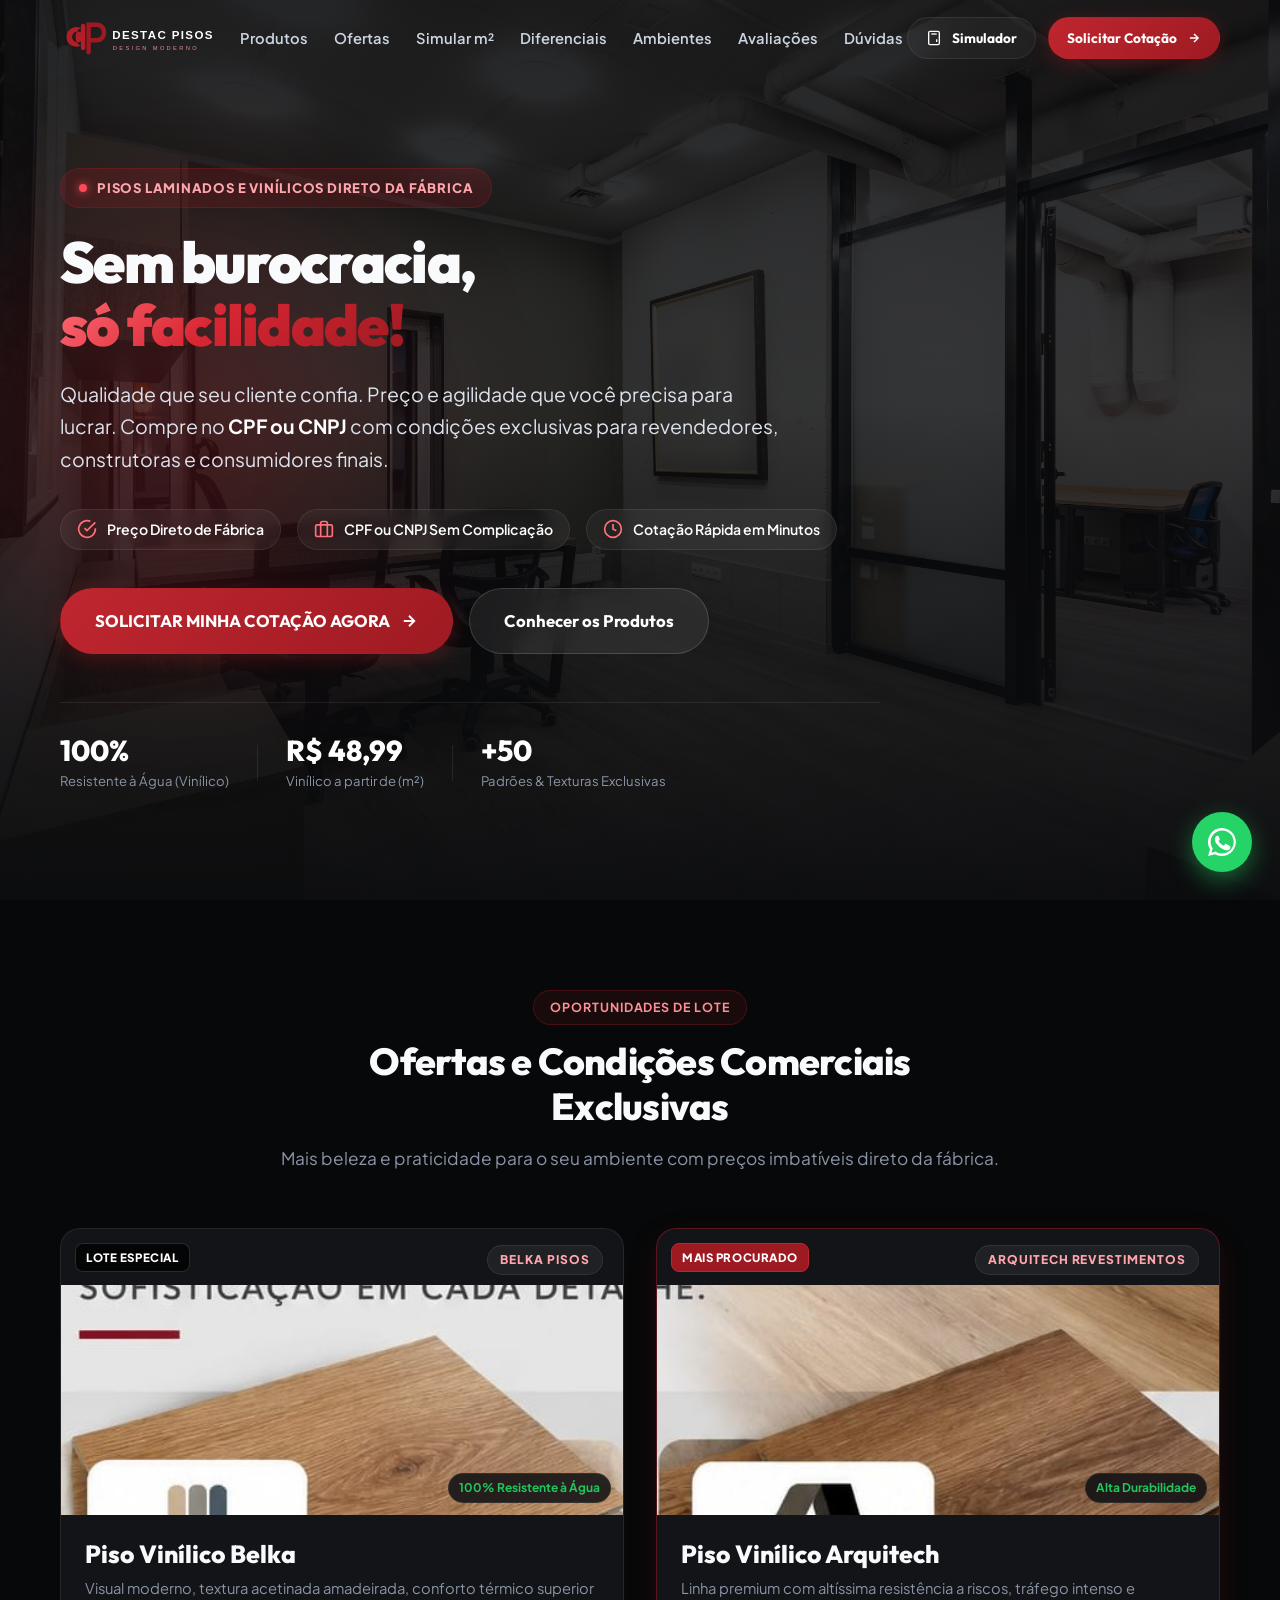
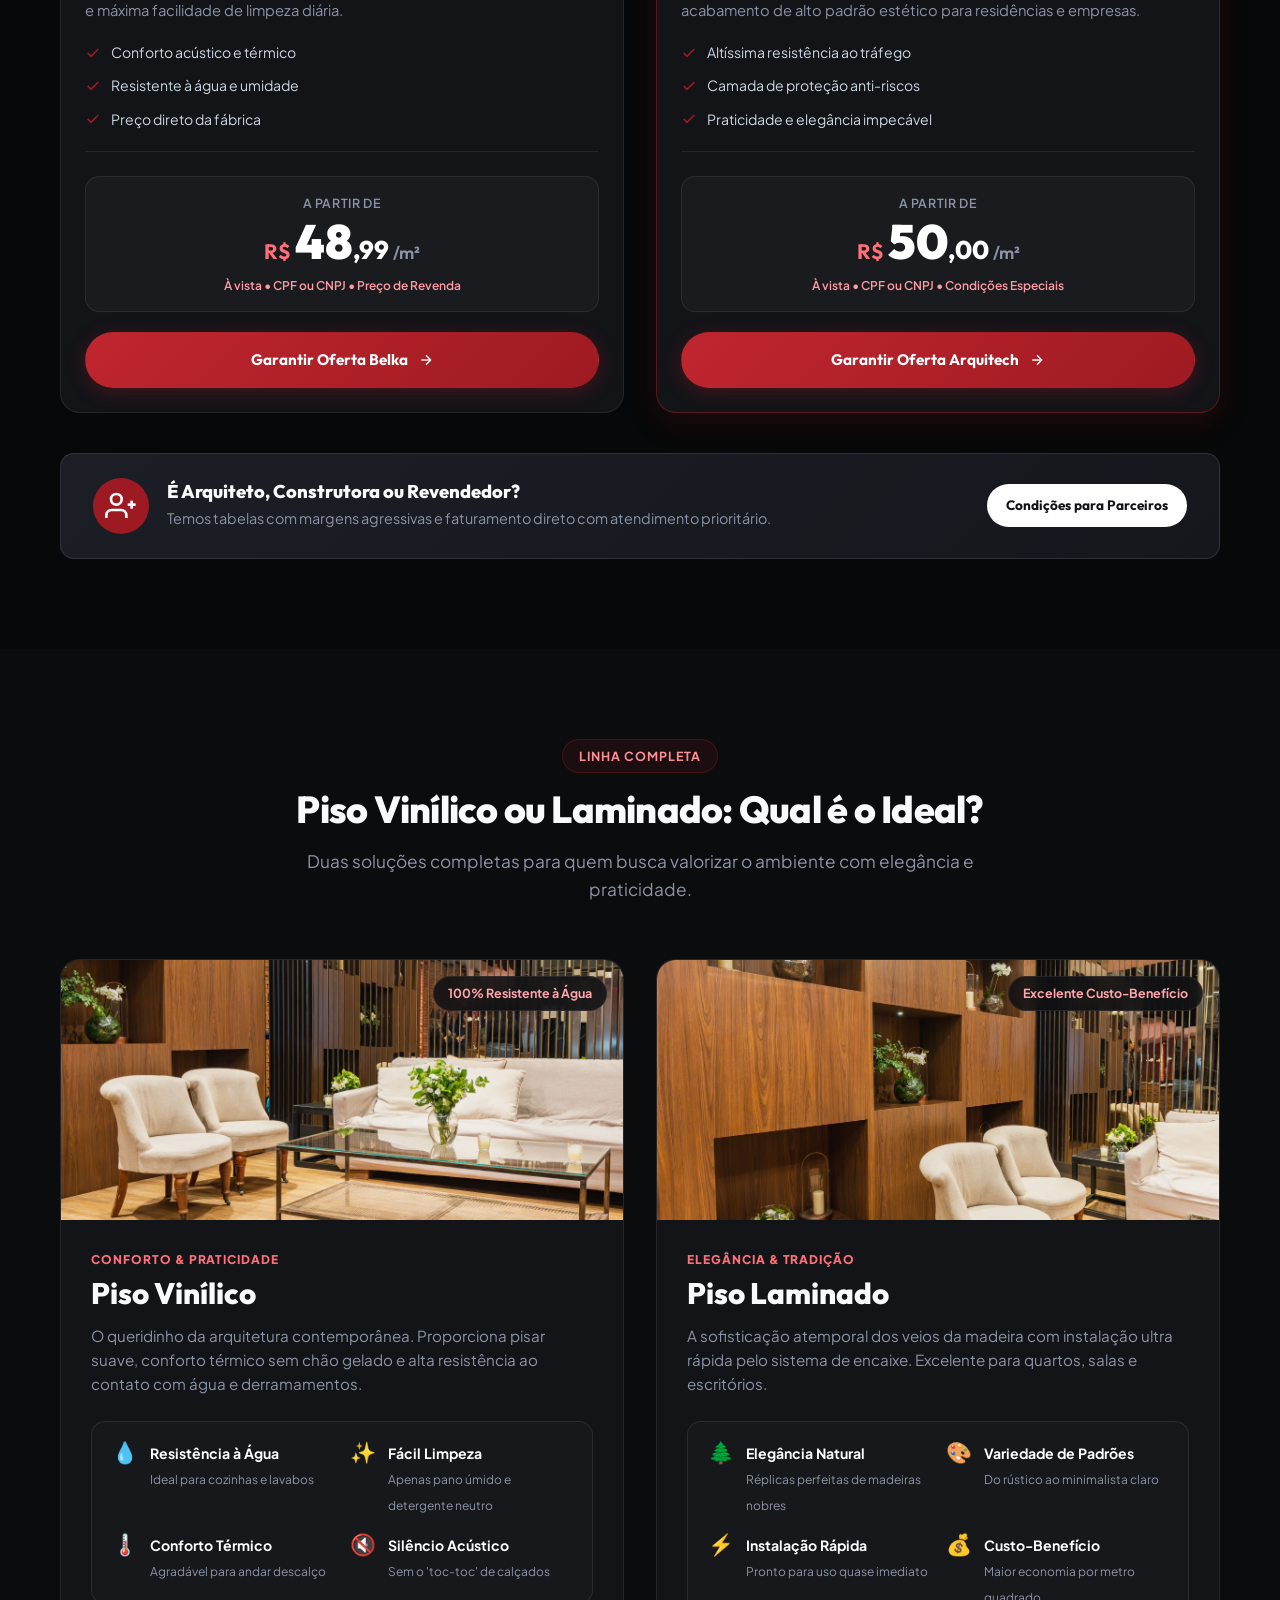
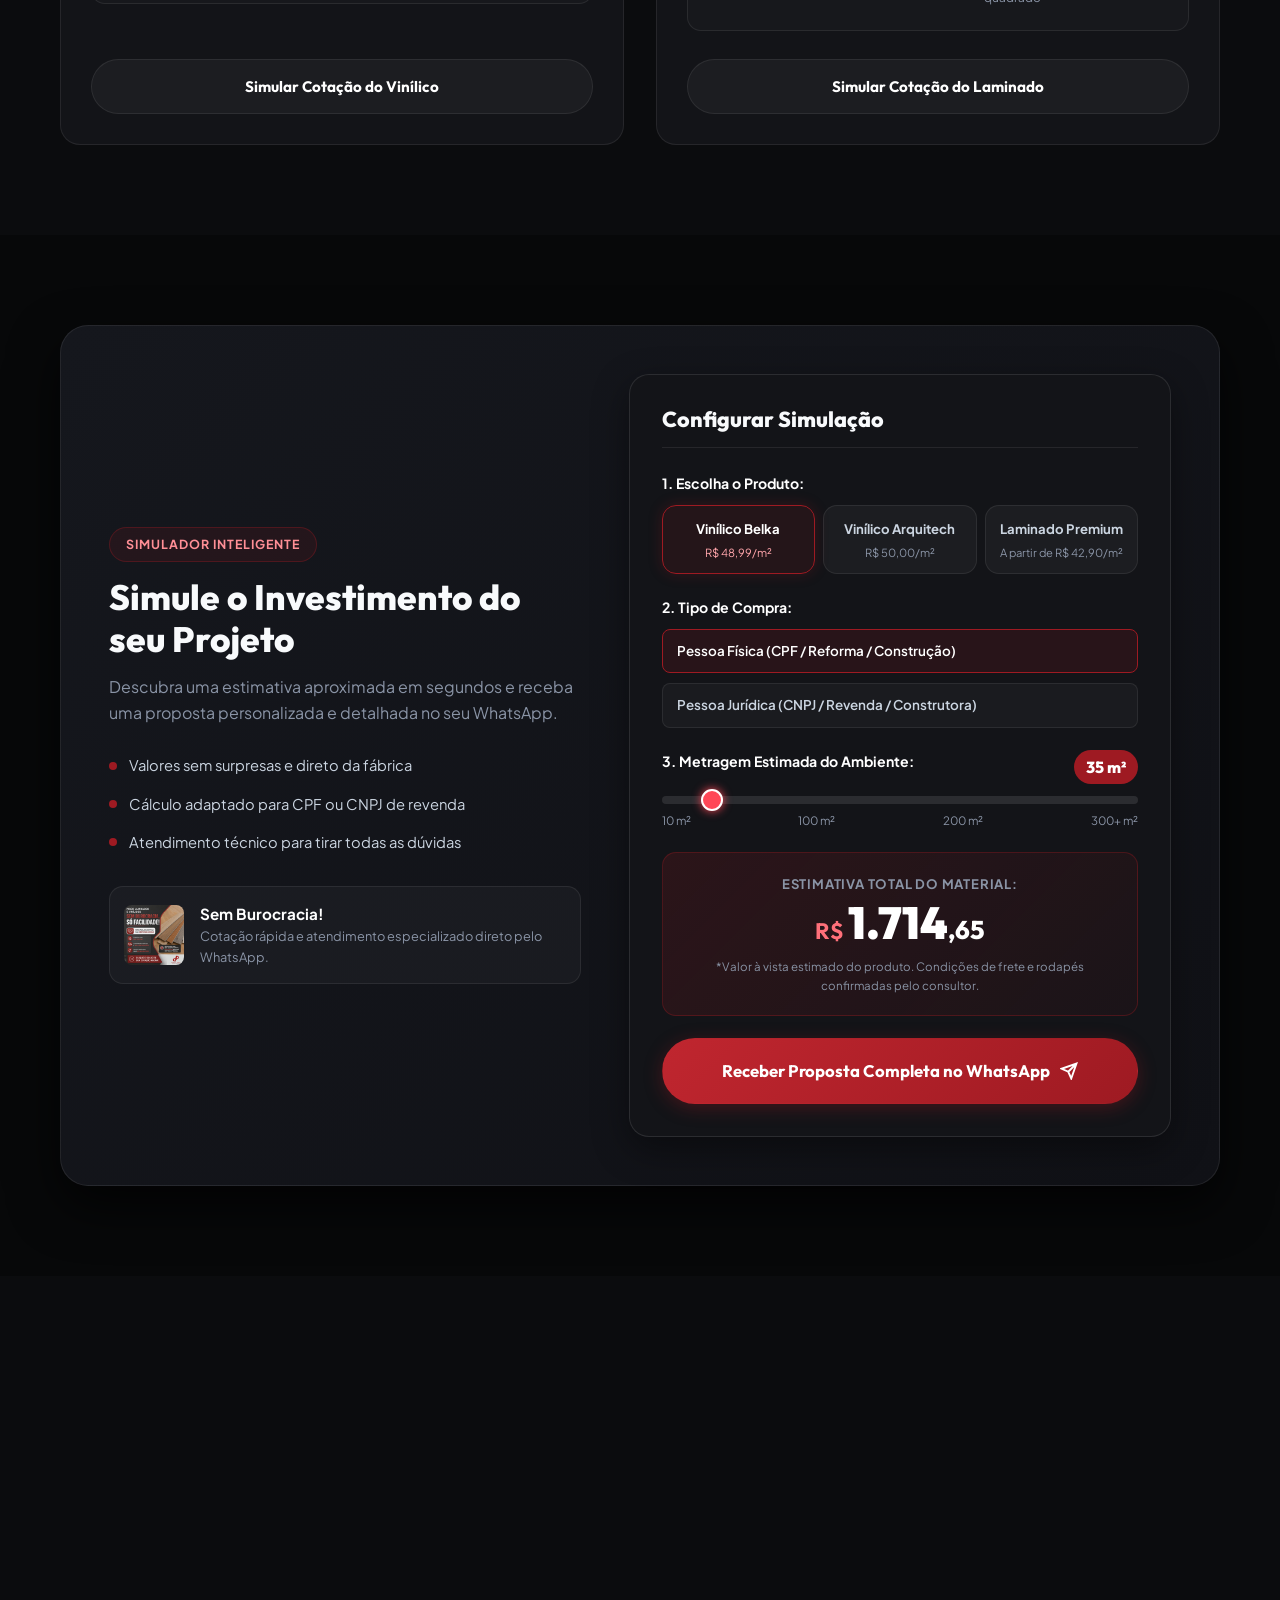
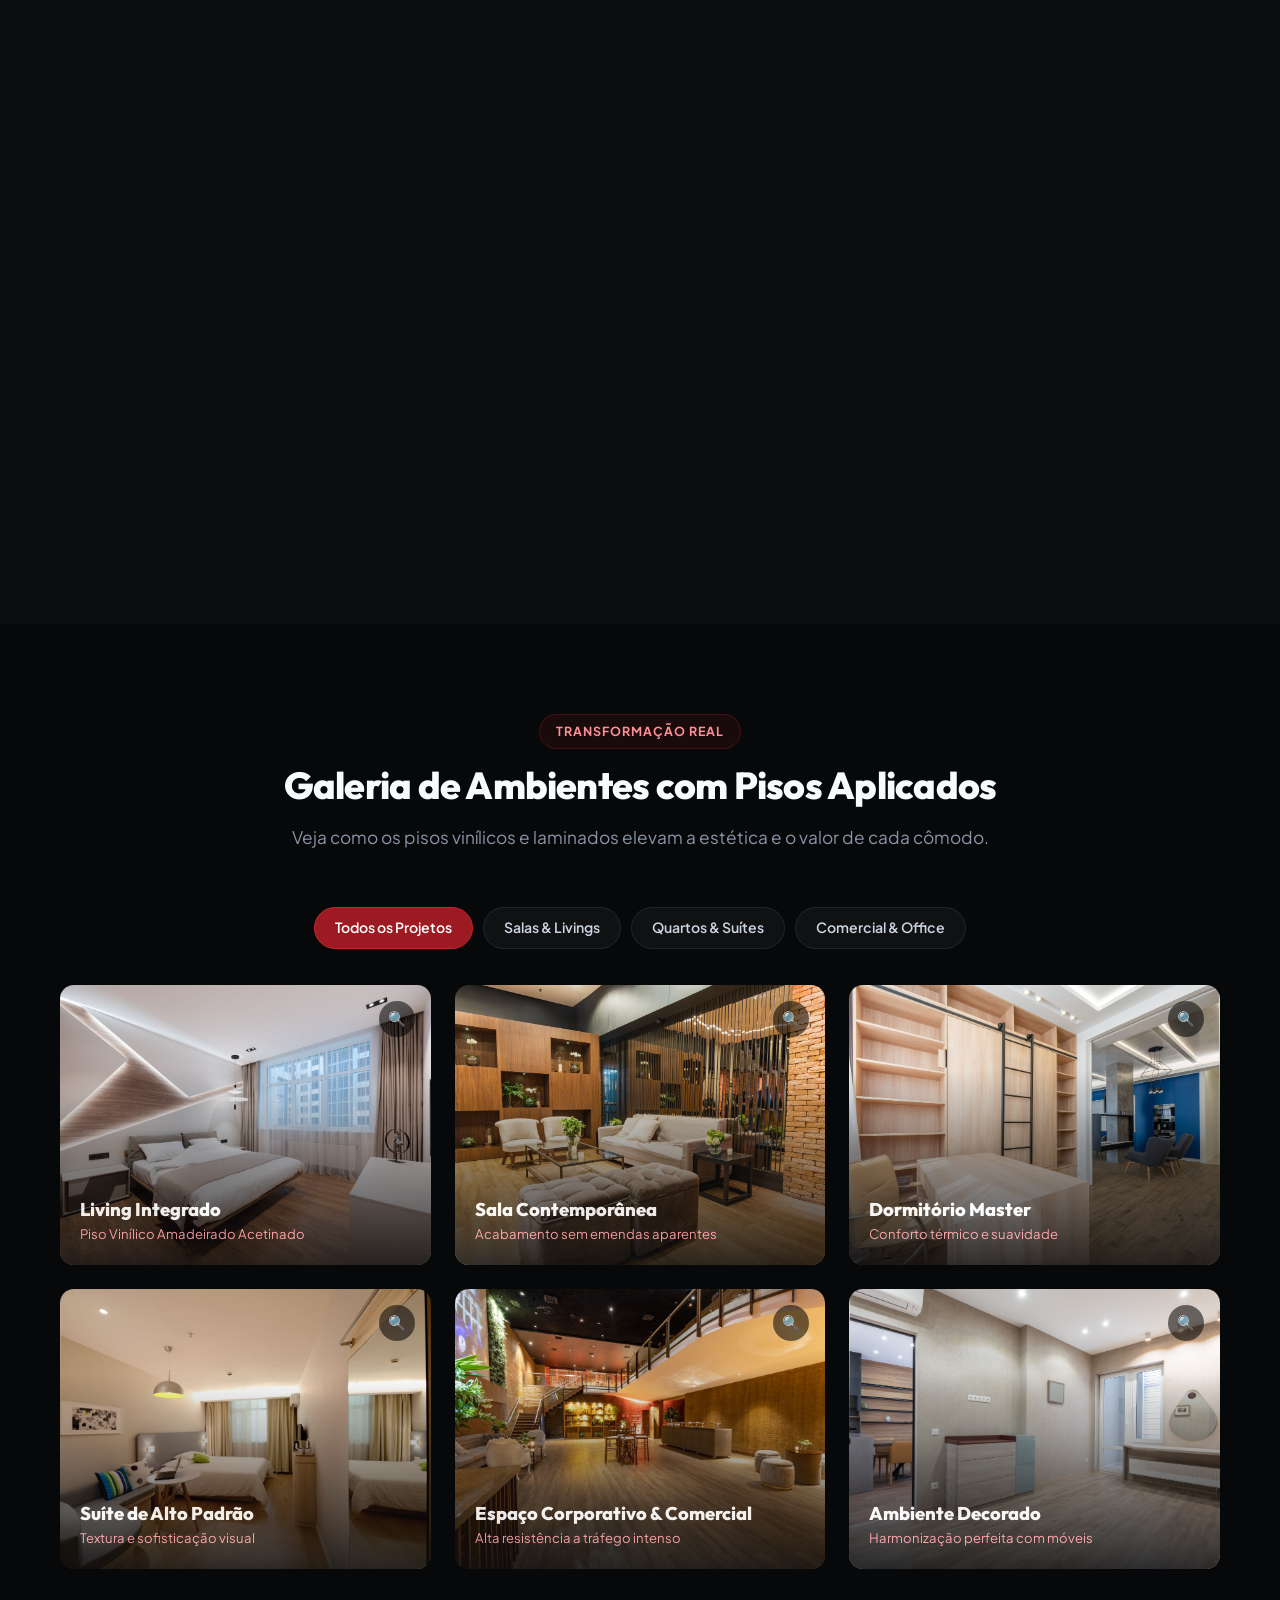
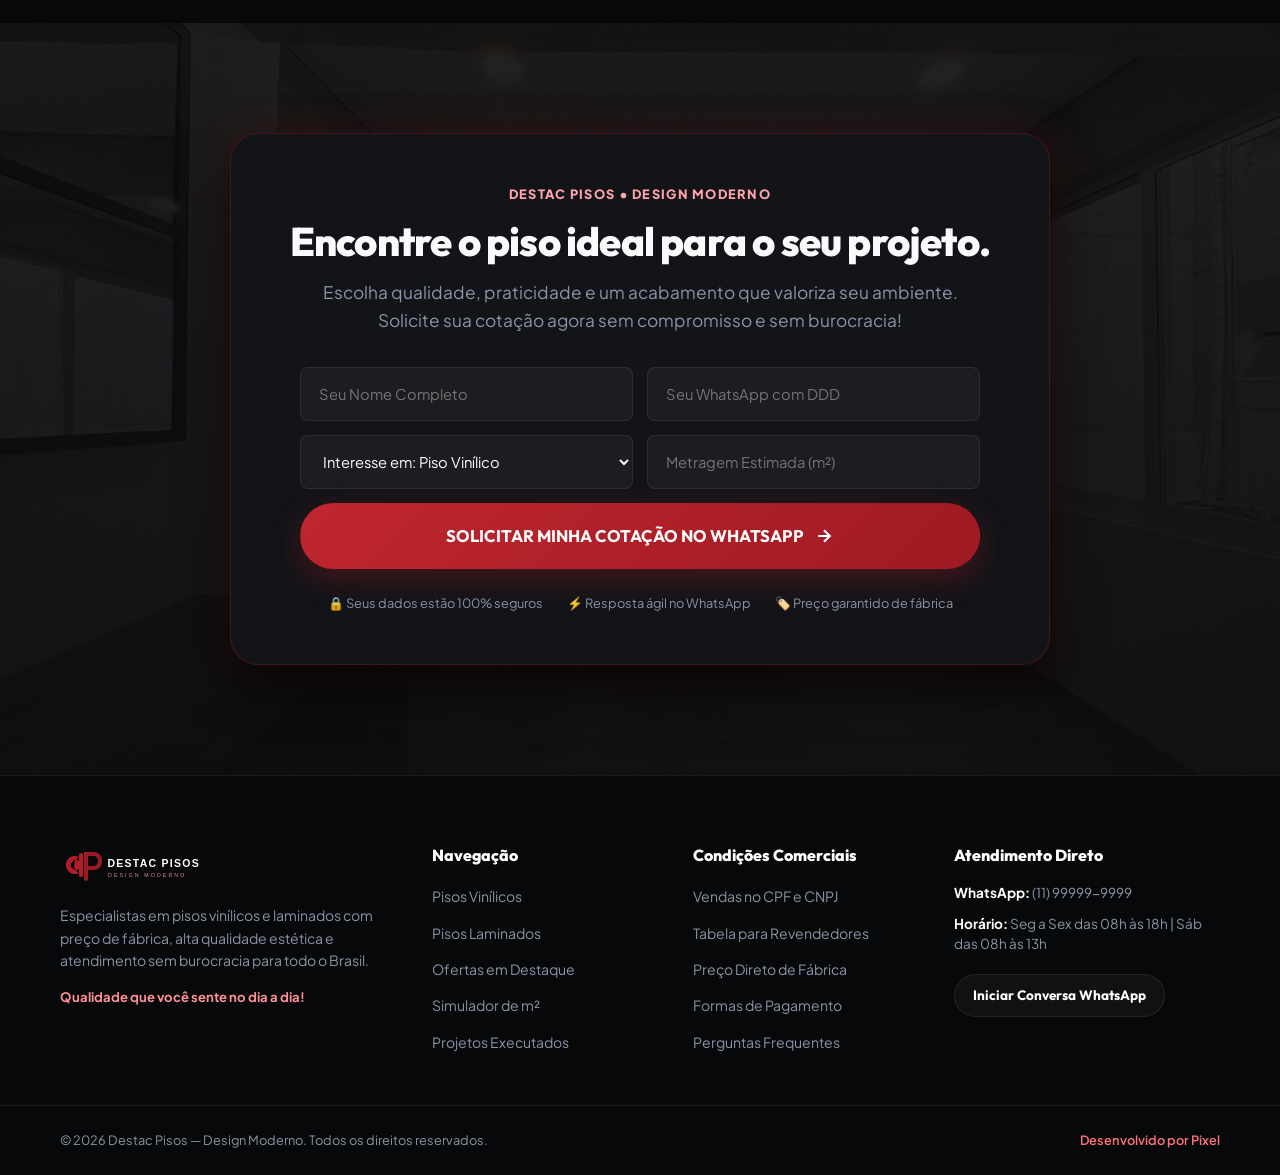
==== index.html @ 82b05c4a "Initial commit: Destac Pisos landing page" ====
<!DOCTYPE html>
<html lang="pt-BR">
<head>
  <meta charset="UTF-8">
  <meta name="viewport" content="width=device-width, initial-scale=1.0">
  
  <title>Destac Pisos | Pisos Laminados e Vinílicos a Preço de Revenda — Sem Burocracia</title>
  <meta name="description" content="Pisos Laminados e Vinílicos com preço direto de fábrica. Compre no CPF ou CNPJ com condições especiais para revendedores. Solicite sua cotação rápida sem burocracia!">
  <meta name="keywords" content="destac pisos, piso vinilico, piso laminado, piso vinilico belka, piso vinilico arquitech, pisos atacado revenda, pisos sem burocracia, cotação piso vinilico">

  <!-- OpenGraph Meta Tags -->
  <meta property="og:type" content="website">
  <meta property="og:url" content="https://pixelstudio-land.github.io/Destac/">
  <meta property="og:title" content="Destac Pisos | Pisos Laminados e Vinílicos a Preço de Fábrica">
  <meta property="og:description" content="Qualidade que seu cliente confia. Facilidade e preço que sua empresa precisa. Compre com CPF ou CNPJ sem complicação.">
  <meta property="og:image" content="images/hero-bg.jpg">
  <meta property="og:site_name" content="Destac Pisos">

  <!-- Favicon -->
  <link rel="icon" href="images/favicon.png" type="image/png">
  <link rel="apple-touch-icon" href="images/favicon.png">

  <!-- Fonts Preconnect -->
  <link rel="preconnect" href="https://fonts.googleapis.com">
  <link rel="preconnect" href="https://fonts.gstatic.com" crossorigin>
  <link href="https://fonts.googleapis.com/css2?family=Manrope:wght@400;500;600;700;800&family=Outfit:wght@400;500;600;700;800;900&family=Plus+Jakarta+Sans:ital,wght@0,300;0,400;0,500;0,600;0,700;1,400&display=swap" rel="stylesheet">
  
  <link rel="stylesheet" href="style.css">

  <!-- Schema.org Structured Data -->
  <script type="application/ld+json">
  {
    "@context": "https://schema.org",
    "@type": "HomeGoodsStore",
    "name": "Destac Pisos — Design Moderno",
    "image": "https://pixelstudio-land.github.io/Destac/images/hero-bg.jpg",
    "description": "Distribuição e venda de pisos laminados e vinílicos de alta qualidade a preço de revenda para CPF e CNPJ.",
    "priceRange": "R$ 48,99 - R$ 150,00",
    "currenciesAccepted": "BRL",
    "paymentAccepted": "Pix, Boleto, Cartão de Crédito, Transferência"
  }
  </script>
</head>
<body>

  <!-- ==========================================
       HEADER FLUTUANTE GLASSMORPHISM
       ========================================== -->
  <header class="header" id="header">
    <div class="container header-container">
      <a href="index.html" class="logo-link" aria-label="Destac Pisos - Início">
        <img src="images/logo.svg" alt="Destac Pisos — Design Moderno" class="logo-img" width="190" height="48">
      </a>

      <nav class="nav-menu" id="nav-menu" aria-label="Menu Principal">
        <ul class="nav-list">
          <li><a href="#produtos" class="nav-link">Produtos</a></li>
          <li><a href="#ofertas" class="nav-link">Ofertas</a></li>
          <li><a href="#calculadora" class="nav-link">Simular m²</a></li>
          <li><a href="#diferenciais" class="nav-link">Diferenciais</a></li>
          <li><a href="#galeria" class="nav-link">Ambientes</a></li>
          <li><a href="#depoimentos" class="nav-link">Avaliações</a></li>
          <li><a href="#faq" class="nav-link">Dúvidas</a></li>
        </ul>
      </nav>

      <div class="header-actions">
        <a href="#calculadora" class="btn btn-sm btn-outline header-sim-btn">
          <svg width="16" height="16" viewBox="0 0 24 24" fill="none" stroke="currentColor" stroke-width="2"><rect x="4" y="2" width="16" height="20" rx="2"/><line x1="8" y1="6" x2="16" y2="6"/><line x1="16" y1="14" x2="16" y2="18"/><path d="M16 10h.01"/><path d="M12 10h.01"/><path d="M8 10h.01"/><path d="M12 14h.01"/><path d="M8 14h.01"/><path d="M12 18h.01"/><path d="M8 18h.01"/></svg>
          Simulador
        </a>
        <a href="https://wa.me/5511999999999?text=Ol%C3%A1!%20Gostaria%20de%20solicitar%20uma%20cota%C3%A7%C3%A3o%20de%20pisos%20na%20Destac%20Pisos." class="btn btn-sm btn-primary header-cta-btn" target="_blank" rel="noopener noreferrer" data-cta="whatsapp-header">
          <span>Solicitar Cotação</span>
          <svg width="14" height="14" viewBox="0 0 24 24" fill="none" stroke="currentColor" stroke-width="2.5"><path d="M5 12h14M12 5l7 7-7 7"/></svg>
        </a>
        <button class="menu-toggle" id="menu-toggle" aria-label="Abrir Menu" aria-expanded="false">
          <span></span><span></span><span></span>
        </button>
      </div>
    </div>
  </header>

  <!-- Menu Mobile Drawer -->
  <div class="mobile-drawer" id="mobile-drawer">
    <div class="mobile-drawer-header">
      <img src="images/logo.svg" alt="Destac Pisos" width="160">
      <button class="mobile-drawer-close" id="mobile-drawer-close" aria-label="Fechar Menu">&times;</button>
    </div>
    <ul class="mobile-nav-list">
      <li><a href="#produtos" class="mobile-nav-link">Produtos</a></li>
      <li><a href="#ofertas" class="mobile-nav-link">Ofertas Especiais</a></li>
      <li><a href="#calculadora" class="mobile-nav-link">Simulador de m²</a></li>
      <li><a href="#diferenciais" class="mobile-nav-link">Diferenciais</a></li>
      <li><a href="#galeria" class="mobile-nav-link">Galeria de Ambientes</a></li>
      <li><a href="#depoimentos" class="mobile-nav-link">Depoimentos</a></li>
      <li><a href="#faq" class="mobile-nav-link">Perguntas Frequentes</a></li>
    </ul>
    <div class="mobile-drawer-footer">
      <a href="https://wa.me/5511999999999?text=Ol%C3%A1!%20Vim%20pelo%20site%20da%20Destac%20Pisos%20e%20gostaria%20de%20uma%20cota%C3%A7%C3%A3o." class="btn btn-primary btn-block" target="_blank" rel="noopener noreferrer" data-cta="whatsapp-drawer">
        Falar com Especialista no WhatsApp
      </a>
      <p class="mobile-drawer-note">Atendimento rápido para CPF e CNPJ</p>
    </div>
  </div>

  <main>
    <!-- ==========================================
         HERO SECTION DE ALTO IMPACTO
         ========================================== -->
    <section class="hero" id="hero">
      <div class="hero-bg-wrapper">
        <img src="images/hero-bg.jpg" alt="Ambiente moderno com piso vinílico e laminado Destac Pisos" class="hero-bg-img" fetchpriority="high">
        <div class="hero-overlay"></div>
        <div class="hero-mesh"></div>
      </div>

      <div class="container hero-container">
        <div class="hero-content">
          
          <div class="hero-tag reveal-fade">
            <span class="hero-tag-pulse"></span>
            <span class="hero-tag-text">PISOS LAMINADOS E VINÍLICOS DIRETO DA FÁBRICA</span>
          </div>

          <h1 class="hero-title reveal-up">
            Sem burocracia, <br>
            <span class="highlight-text">só facilidade!</span>
          </h1>

          <p class="hero-subtitle reveal-up delay-1">
            Qualidade que seu cliente confia. Preço e agilidade que você precisa para lucrar. Compre no <strong>CPF ou CNPJ</strong> com condições exclusivas para revendedores, construtoras e consumidores finais.
          </p>

          <div class="hero-badges reveal-up delay-2">
            <div class="hero-badge-item">
              <div class="badge-icon">
                <svg width="20" height="20" viewBox="0 0 24 24" fill="none" stroke="currentColor" stroke-width="2"><path d="M22 11.08V12a10 10 0 1 1-5.93-9.14"/><polyline points="22 4 12 14.01 9 11.01"/></svg>
              </div>
              <span>Preço Direto de Fábrica</span>
            </div>
            <div class="hero-badge-item">
              <div class="badge-icon">
                <svg width="20" height="20" viewBox="0 0 24 24" fill="none" stroke="currentColor" stroke-width="2"><rect x="2" y="7" width="20" height="14" rx="2" ry="2"/><path d="M16 21V5a2 2 0 0 0-2-2h-4a2 2 0 0 0-2 2v16"/></svg>
              </div>
              <span>CPF ou CNPJ Sem Complicação</span>
            </div>
            <div class="hero-badge-item">
              <div class="badge-icon">
                <svg width="20" height="20" viewBox="0 0 24 24" fill="none" stroke="currentColor" stroke-width="2"><circle cx="12" cy="12" r="10"/><polyline points="12 6 12 12 16 14"/></svg>
              </div>
              <span>Cotação Rápida em Minutos</span>
            </div>
          </div>

          <div class="hero-cta-group reveal-up delay-3">
            <a href="https://wa.me/5511999999999?text=Ol%C3%A1!%20Quero%20solicitar%20uma%20cota%C3%A7%C3%A3o%20de%20pisos%20com%20a%20Destac%20Pisos." class="btn btn-lg btn-primary btn-glow" target="_blank" rel="noopener noreferrer" data-cta="whatsapp-hero">
              <span>SOLICITAR MINHA COTAÇÃO AGORA</span>
              <svg width="18" height="18" viewBox="0 0 24 24" fill="none" stroke="currentColor" stroke-width="2.5"><line x1="5" y1="12" x2="19" y2="12"/><polyline points="12 5 19 12 12 19"/></svg>
            </a>
            <a href="#produtos" class="btn btn-lg btn-glass">
              <span>Conhecer os Produtos</span>
            </a>
          </div>

          <div class="hero-stats reveal-up delay-4">
            <div class="stat-item">
              <span class="stat-num" data-target="100">100%</span>
              <span class="stat-label">Resistente à Água (Vinílico)</span>
            </div>
            <div class="stat-divider"></div>
            <div class="stat-item">
              <span class="stat-num">R$ 48,99</span>
              <span class="stat-label">Vinílico a partir de (m²)</span>
            </div>
            <div class="stat-divider"></div>
            <div class="stat-item">
              <span class="stat-num">+50</span>
              <span class="stat-label">Padrões & Texturas Exclusivas</span>
            </div>
          </div>

        </div>
      </div>
    </section>

    <!-- ==========================================
         OFERTAS EM DESTAQUE (DIRETO DO BRIEFING)
         ========================================== -->
    <section class="section section-offers" id="ofertas">
      <div class="container">
        <div class="section-header text-center reveal-up">
          <span class="badge-pill">OPORTUNIDADES DE LOTE</span>
          <h2 class="section-title">Ofertas e Condições Comerciais Exclusivas</h2>
          <p class="section-subtitle">Mais beleza e praticidade para o seu ambiente com preços imbatíveis direto da fábrica.</p>
        </div>

        <div class="offers-grid">
          
          <!-- Card Belka -->
          <div class="offer-card card-belka reveal-up">
            <div class="offer-badge-top">LOTE ESPECIAL</div>
            <div class="offer-brand-logo">
              <span class="brand-chip">BELKA PISOS</span>
            </div>
            <div class="offer-image-box">
              <img src="images/piso-vinilico-belka.jpg" alt="Piso Vinílico Belka Amadeirado" class="offer-img" loading="lazy">
              <div class="offer-tag-float">100% Resistente à Água</div>
            </div>
            <div class="offer-info">
              <h3 class="offer-title">Piso Vinílico Belka</h3>
              <p class="offer-desc">Visual moderno, textura acetinada amadeirada, conforto térmico superior e máxima facilidade de limpeza diária.</p>
              
              <ul class="offer-features">
                <li><svg width="16" height="16" viewBox="0 0 24 24" fill="none" stroke="#9E1A22" stroke-width="2.5"><polyline points="20 6 9 17 4 12"/></svg> Conforto acústico e térmico</li>
                <li><svg width="16" height="16" viewBox="0 0 24 24" fill="none" stroke="#9E1A22" stroke-width="2.5"><polyline points="20 6 9 17 4 12"/></svg> Resistente à água e umidade</li>
                <li><svg width="16" height="16" viewBox="0 0 24 24" fill="none" stroke="#9E1A22" stroke-width="2.5"><polyline points="20 6 9 17 4 12"/></svg> Preço direto da fábrica</li>
              </ul>

              <div class="offer-price-block">
                <div class="price-prefix">A partir de</div>
                <div class="price-value">
                  <span class="currency">R$</span>
                  <span class="amount">48</span>
                  <span class="cents">,99</span>
                  <span class="unit">/m²</span>
                </div>
                <div class="price-terms">À vista • CPF ou CNPJ • Preço de Revenda</div>
              </div>

              <a href="https://wa.me/5511999999999?text=Ol%C3%A1!%20Tenho%20interesse%20na%20oferta%20do%20Piso%20Vin%C3%ADlico%20BELKA%20por%20R$%2048,99/m%C2%B2." class="btn btn-primary btn-block btn-offer" target="_blank" rel="noopener noreferrer" data-cta="whatsapp-belka">
                <span>Garantir Oferta Belka</span>
                <svg width="16" height="16" viewBox="0 0 24 24" fill="none" stroke="currentColor" stroke-width="2"><line x1="5" y1="12" x2="19" y2="12"/><polyline points="12 5 19 12 12 19"/></svg>
              </a>
            </div>
          </div>

          <!-- Card Arquitech -->
          <div class="offer-card card-arquitech card-featured reveal-up delay-1">
            <div class="offer-badge-top featured-tag">MAIS PROCURADO</div>
            <div class="offer-brand-logo">
              <span class="brand-chip">ARQUITECH REVESTIMENTOS</span>
            </div>
            <div class="offer-image-box">
              <img src="images/piso-vinilico-arquitech.jpg" alt="Piso Vinílico Arquitech de Alta Densidade" class="offer-img" loading="lazy">
              <div class="offer-tag-float">Alta Durabilidade</div>
            </div>
            <div class="offer-info">
              <h3 class="offer-title">Piso Vinílico Arquitech</h3>
              <p class="offer-desc">Linha premium com altíssima resistência a riscos, tráfego intenso e acabamento de alto padrão estético para residências e empresas.</p>
              
              <ul class="offer-features">
                <li><svg width="16" height="16" viewBox="0 0 24 24" fill="none" stroke="#9E1A22" stroke-width="2.5"><polyline points="20 6 9 17 4 12"/></svg> Altíssima resistência ao tráfego</li>
                <li><svg width="16" height="16" viewBox="0 0 24 24" fill="none" stroke="#9E1A22" stroke-width="2.5"><polyline points="20 6 9 17 4 12"/></svg> Camada de proteção anti-riscos</li>
                <li><svg width="16" height="16" viewBox="0 0 24 24" fill="none" stroke="#9E1A22" stroke-width="2.5"><polyline points="20 6 9 17 4 12"/></svg> Praticidade e elegância impecável</li>
              </ul>

              <div class="offer-price-block">
                <div class="price-prefix">A partir de</div>
                <div class="price-value">
                  <span class="currency">R$</span>
                  <span class="amount">50</span>
                  <span class="cents">,00</span>
                  <span class="unit">/m²</span>
                </div>
                <div class="price-terms">À vista • CPF ou CNPJ • Condições Especiais</div>
              </div>

              <a href="https://wa.me/5511999999999?text=Ol%C3%A1!%20Tenho%20interesse%20na%20oferta%20do%20Piso%20Vin%C3%ADlico%20ARQUITECH%20por%20R$%2050,00/m%C2%B2." class="btn btn-primary btn-block btn-offer" target="_blank" rel="noopener noreferrer" data-cta="whatsapp-arquitech">
                <span>Garantir Oferta Arquitech</span>
                <svg width="16" height="16" viewBox="0 0 24 24" fill="none" stroke="currentColor" stroke-width="2"><line x1="5" y1="12" x2="19" y2="12"/><polyline points="12 5 19 12 12 19"/></svg>
              </a>
            </div>
          </div>

        </div>

        <!-- Banner de Condições para Revenda e CPF/CNPJ -->
        <div class="commercial-banner reveal-up">
          <div class="commercial-banner-content">
            <div class="commercial-icon">
              <svg width="32" height="32" viewBox="0 0 24 24" fill="none" stroke="currentColor" stroke-width="2"><path d="M16 21v-2a4 4 0 0 0-4-4H5a4 4 0 0 0-4 4v2"/><circle cx="8.5" cy="7" r="4"/><line x1="20" y1="8" x2="20" y2="14"/><line x1="23" y1="11" x2="17" y2="11"/></svg>
            </div>
            <div>
              <h4>É Arquiteto, Construtora ou Revendedor?</h4>
              <p>Temos tabelas com margens agressivas e faturamento direto com atendimento prioritário.</p>
            </div>
          </div>
          <a href="https://wa.me/5511999999999?text=Ol%C3%A1!%20Sou%20revendedor/arquiteto/construtor%20e%20gostaria%20de%20conhecer%20as%20condi%C3%A7%C3%B5es%20especiais%20da%20Destac%20Pisos." class="btn btn-sm btn-white" target="_blank" rel="noopener noreferrer" data-cta="whatsapp-revenda">
            Condições para Parceiros
          </a>
        </div>
      </div>
    </section>

    <!-- ==========================================
         PRODUTOS PRINCIPAIS (VINÍLICO & LAMINADO)
         ========================================== -->
    <section class="section section-products" id="produtos">
      <div class="container">
        <div class="section-header text-center reveal-up">
          <span class="badge-pill">LINHA COMPLETA</span>
          <h2 class="section-title">Piso Vinílico ou Laminado: Qual é o Ideal?</h2>
          <p class="section-subtitle">Duas soluções completas para quem busca valorizar o ambiente com elegância e praticidade.</p>
        </div>

        <div class="products-duo">
          
          <!-- Produto 1: Vinílico -->
          <div class="product-box reveal-up">
            <div class="product-media">
              <img src="images/vinilico-detalhe.jpg" alt="Piso Vinílico em detalhes de instalação" loading="lazy">
              <span class="product-tag">100% Resistente à Água</span>
            </div>
            <div class="product-body">
              <div class="product-header-badge">CONFORTO & PRATICIDADE</div>
              <h3 class="product-heading">Piso Vinílico</h3>
              <p class="product-text">
                O queridinho da arquitetura contemporânea. Proporciona pisar suave, conforto térmico sem chão gelado e alta resistência ao contato com água e derramamentos.
              </p>
              
              <div class="product-specs-grid">
                <div class="spec-item">
                  <span class="spec-icon">💧</span>
                  <div>
                    <strong>Resistência à Água</strong>
                    <small>Ideal para cozinhas e lavabos</small>
                  </div>
                </div>
                <div class="spec-item">
                  <span class="spec-icon">✨</span>
                  <div>
                    <strong>Fácil Limpeza</strong>
                    <small>Apenas pano úmido e detergente neutro</small>
                  </div>
                </div>
                <div class="spec-item">
                  <span class="spec-icon">🌡️</span>
                  <div>
                    <strong>Conforto Térmico</strong>
                    <small>Agradável para andar descalço</small>
                  </div>
                </div>
                <div class="spec-item">
                  <span class="spec-icon">🔇</span>
                  <div>
                    <strong>Silêncio Acústico</strong>
                    <small>Sem o 'toc-toc' de calçados</small>
                  </div>
                </div>
              </div>

              <div class="product-footer">
                <a href="#calculadora" class="btn btn-outline btn-block" onclick="selectProductInCalc('vinilico')">
                  Simular Cotação do Vinílico
                </a>
              </div>
            </div>
          </div>

          <!-- Produto 2: Laminado -->
          <div class="product-box reveal-up delay-1">
            <div class="product-media">
              <img src="images/laminado-detalhe.jpg" alt="Piso Laminado textura amadeirada nobre" loading="lazy">
              <span class="product-tag">Excelente Custo-Benefício</span>
            </div>
            <div class="product-body">
              <div class="product-header-badge">ELEGÂNCIA & TRADIÇÃO</div>
              <h3 class="product-heading">Piso Laminado</h3>
              <p class="product-text">
                A sofisticação atemporal dos veios da madeira com instalação ultra rápida pelo sistema de encaixe. Excelente para quartos, salas e escritórios.
              </p>
              
              <div class="product-specs-grid">
                <div class="spec-item">
                  <span class="spec-icon">🌲</span>
                  <div>
                    <strong>Elegância Natural</strong>
                    <small>Réplicas perfeitas de madeiras nobres</small>
                  </div>
                </div>
                <div class="spec-item">
                  <span class="spec-icon">🎨</span>
                  <div>
                    <strong>Variedade de Padrões</strong>
                    <small>Do rústico ao minimalista claro</small>
                  </div>
                </div>
                <div class="spec-item">
                  <span class="spec-icon">⚡</span>
                  <div>
                    <strong>Instalação Rápida</strong>
                    <small>Pronto para uso quase imediato</small>
                  </div>
                </div>
                <div class="spec-item">
                  <span class="spec-icon">💰</span>
                  <div>
                    <strong>Custo-Benefício</strong>
                    <small>Maior economia por metro quadrado</small>
                  </div>
                </div>
              </div>

              <div class="product-footer">
                <a href="#calculadora" class="btn btn-outline btn-block" onclick="selectProductInCalc('laminado')">
                  Simular Cotação do Laminado
                </a>
              </div>
            </div>
          </div>

        </div>
      </div>
    </section>

    <!-- ==========================================
         CALCULADORA INTERATIVA DE m²
         ========================================== -->
    <section class="section section-calc" id="calculadora">
      <div class="container">
        <div class="calc-wrapper reveal-up">
          
          <div class="calc-info">
            <span class="badge-pill">SIMULADOR INTELIGENTE</span>
            <h2 class="calc-title">Simule o Investimento do seu Projeto</h2>
            <p class="calc-desc">
              Descubra uma estimativa aproximada em segundos e receba uma proposta personalizada e detalhada no seu WhatsApp.
            </p>

            <div class="calc-benefits">
              <div class="benefit-row">
                <div class="benefit-dot"></div>
                <span>Valores sem surpresas e direto da fábrica</span>
              </div>
              <div class="benefit-row">
                <div class="benefit-dot"></div>
                <span>Cálculo adaptado para CPF ou CNPJ de revenda</span>
              </div>
              <div class="benefit-row">
                <div class="benefit-dot"></div>
                <span>Atendimento técnico para tirar todas as dúvidas</span>
              </div>
            </div>

            <div class="calc-direct-card">
              <img src="images/criativo-destac-01.jpg" alt="Destac Pisos Sem Burocracia" class="calc-thumb">
              <div>
                <strong>Sem Burocracia!</strong>
                <p>Cotação rápida e atendimento especializado direto pelo WhatsApp.</p>
              </div>
            </div>
          </div>

          <!-- Formulário Calculadora -->
          <div class="calc-form-card">
            <h3 class="calc-form-title">Configurar Simulação</h3>
            
            <div class="form-group">
              <label class="form-label">1. Escolha o Produto:</label>
              <div class="calc-pills" id="calc-product-select">
                <button type="button" class="calc-pill active" data-product="belka" data-price="48.99">
                  <span>Vinílico Belka</span>
                  <small>R$ 48,99/m²</small>
                </button>
                <button type="button" class="calc-pill" data-product="arquitech" data-price="50.00">
                  <span>Vinílico Arquitech</span>
                  <small>R$ 50,00/m²</small>
                </button>
                <button type="button" class="calc-pill" data-product="laminado" data-price="42.90">
                  <span>Laminado Premium</span>
                  <small>A partir de R$ 42,90/m²</small>
                </button>
              </div>
            </div>

            <div class="form-group">
              <label class="form-label">2. Tipo de Compra:</label>
              <div class="radio-group">
                <label class="radio-custom">
                  <input type="radio" name="customer-type" value="CPF / Residencial" checked>
                  <span class="radio-btn">Pessoa Física (CPF / Reforma / Construção)</span>
                </label>
                <label class="radio-custom">
                  <input type="radio" name="customer-type" value="CNPJ / Revenda / Construtora">
                  <span class="radio-btn">Pessoa Jurídica (CNPJ / Revenda / Construtora)</span>
                </label>
              </div>
            </div>

            <div class="form-group">
              <div class="range-header">
                <label class="form-label" for="metragem-input">3. Metragem Estimada do Ambiente:</label>
                <span class="range-val-badge"><span id="metragem-display">35</span> m²</span>
              </div>
              <input type="range" id="metragem-slider" min="10" max="300" step="5" value="35" class="range-slider">
              <div class="range-marks">
                <span>10 m²</span>
                <span>100 m²</span>
                <span>200 m²</span>
                <span>300+ m²</span>
              </div>
            </div>

            <!-- Resultado do Cálculo -->
            <div class="calc-result-box">
              <div class="result-label">Estimativa Total do Material:</div>
              <div class="result-value">
                <span class="result-currency">R$</span>
                <span id="calc-total-display">1.714</span>
                <span class="result-cents" id="calc-cents-display">,65</span>
              </div>
              <p class="result-hint">*Valor à vista estimado do produto. Condições de frete e rodapés confirmadas pelo consultor.</p>
            </div>

            <a href="#" id="btn-calc-whatsapp" class="btn btn-primary btn-block btn-lg" target="_blank" rel="noopener noreferrer">
              <span>Receber Proposta Completa no WhatsApp</span>
              <svg width="18" height="18" viewBox="0 0 24 24" fill="none" stroke="currentColor" stroke-width="2.5"><path d="M22 2L11 13M22 2l-7 20-4-9-9-4 20-7z"/></svg>
            </a>
          </div>

        </div>
      </div>
    </section>

    <!-- ==========================================
         DIFERENCIAIS COMERCIAIS
         ========================================== -->
    <section class="section section-diff" id="diferenciais">
      <div class="container">
        <div class="section-header text-center reveal-up">
          <span class="badge-pill">POR QUE ESCOLHER A DESTAC PISOS</span>
          <h2 class="section-title">Mais Agilidade Para Sua Obra ou Empresa Lucrar</h2>
          <p class="section-subtitle">Construímos nossa reputação fornecendo materiais de primeira linha com o atendimento mais ágil do mercado.</p>
        </div>

        <div class="diff-grid">
          
          <div class="diff-card reveal-up">
            <div class="diff-icon-wrap">
              <svg width="28" height="28" viewBox="0 0 24 24" fill="none" stroke="currentColor" stroke-width="2"><path d="M12 22s8-4 8-10V5l-8-3-8 3v7c0 6 8 10 8 10z"/></svg>
            </div>
            <h3 class="diff-title">Produtos de Qualidade</h3>
            <p class="diff-desc">Trabalhamos com marcas reconhecidas e certificadas com alto padrão de durabilidade e acabamento.</p>
          </div>

          <div class="diff-card reveal-up delay-1">
            <div class="diff-icon-wrap">
              <svg width="28" height="28" viewBox="0 0 24 24" fill="none" stroke="currentColor" stroke-width="2"><rect x="3" y="3" width="7" height="7"/><rect x="14" y="3" width="7" height="7"/><rect x="14" y="14" width="7" height="7"/><rect x="3" y="14" width="7" height="7"/></svg>
            </div>
            <h3 class="diff-title">Variedade de Modelos</h3>
            <p class="diff-desc">Ampla gama de texturas amadeiradas, tons claros, escuros e modernos para harmonizar com qualquer projeto.</p>
          </div>

          <div class="diff-card reveal-up delay-2">
            <div class="diff-icon-wrap">
              <svg width="28" height="28" viewBox="0 0 24 24" fill="none" stroke="currentColor" stroke-width="2"><path d="M21 15a2 2 0 0 1-2 2H7l-4 4V5a2 2 0 0 1 2-2h14a2 2 0 0 1 2 2z"/></svg>
            </div>
            <h3 class="diff-title">Atendimento Especializado</h3>
            <p class="diff-desc">Consultoria rápida para você escolher o piso correto de acordo com a umidade, uso e metragem.</p>
          </div>

          <div class="diff-card reveal-up">
            <div class="diff-icon-wrap">
              <svg width="28" height="28" viewBox="0 0 24 24" fill="none" stroke="currentColor" stroke-width="2"><path d="M14 2H6a2 2 0 0 0-2 2v16a2 2 0 0 0 2 2h12a2 2 0 0 0 2-2V8z"/><polyline points="14 2 14 8 20 8"/><line x1="16" y1="13" x2="8" y2="13"/><line x1="16" y1="17" x2="8" y2="17"/></svg>
            </div>
            <h3 class="diff-title">Compre com CPF ou CNPJ</h3>
            <p class="diff-desc">Atendemos com total flexibilidade tanto clientes residenciais quanto empresas e obras corporativas.</p>
          </div>

          <div class="diff-card reveal-up delay-1">
            <div class="diff-icon-wrap">
              <svg width="28" height="28" viewBox="0 0 24 24" fill="none" stroke="currentColor" stroke-width="2"><line x1="12" y1="1" x2="12" y2="23"/><path d="M17 5H9.5a3.5 3.5 0 0 0 0 7h5a3.5 3.5 0 0 1 0 7H6"/></svg>
            </div>
            <h3 class="diff-title">Preços para Revendedores</h3>
            <p class="diff-desc">Margens competitivas e condições especiais no atacado para lojas, construtores e revendedores autorizados.</p>
          </div>

          <div class="diff-card reveal-up delay-2">
            <div class="diff-icon-wrap">
              <svg width="28" height="28" viewBox="0 0 24 24" fill="none" stroke="currentColor" stroke-width="2"><polygon points="13 2 3 14 12 14 11 22 21 10 12 10 13 2"/></svg>
            </div>
            <h3 class="diff-title">Rápido e Sem Burocracia</h3>
            <p class="diff-desc">Processo de compra direto ao ponto, cotações enviadas na hora e logística ágil para não atrasar sua obra.</p>
          </div>

        </div>
      </div>
    </section>

    <!-- ==========================================
         GALERIA DE AMBIENTES INSPIRADORES
         ========================================== -->
    <section class="section section-gallery" id="galeria">
      <div class="container">
        <div class="section-header text-center reveal-up">
          <span class="badge-pill">TRANSFORMAÇÃO REAL</span>
          <h2 class="section-title">Galeria de Ambientes com Pisos Aplicados</h2>
          <p class="section-subtitle">Veja como os pisos vinílicos e laminados elevam a estética e o valor de cada cômodo.</p>
        </div>

        <!-- Filtros de Galeria -->
        <div class="gallery-filters reveal-up">
          <button class="gallery-filter-btn active" data-filter="all">Todos os Projetos</button>
          <button class="gallery-filter-btn" data-filter="sala">Salas & Livings</button>
          <button class="gallery-filter-btn" data-filter="quarto">Quartos & Suítes</button>
          <button class="gallery-filter-btn" data-filter="comercial">Comercial & Office</button>
        </div>

        <!-- Grid de Fotos -->
        <div class="gallery-grid">
          
          <div class="gallery-item" data-category="sala" onclick="openLightbox(0)">
            <img src="images/ambiente-living.jpg" alt="Sala de estar moderna com piso amadeirado" loading="lazy">
            <div class="gallery-overlay">
              <span class="gallery-zoom-icon">🔍</span>
              <h4>Living Integrado</h4>
              <p>Piso Vinílico Amadeirado Acetinado</p>
            </div>
          </div>

          <div class="gallery-item" data-category="sala" onclick="openLightbox(1)">
            <img src="images/ambiente-sala.jpg" alt="Living contemporâneo com piso vinílico" loading="lazy">
            <div class="gallery-overlay">
              <span class="gallery-zoom-icon">🔍</span>
              <h4>Sala Contemporânea</h4>
              <p>Acabamento sem emendas aparentes</p>
            </div>
          </div>

          <div class="gallery-item" data-category="quarto" onclick="openLightbox(2)">
            <img src="images/ambiente-quarto.jpg" alt="Quarto aconchegante com piso laminado" loading="lazy">
            <div class="gallery-overlay">
              <span class="gallery-zoom-icon">🔍</span>
              <h4>Dormitório Master</h4>
              <p>Conforto térmico e suavidade</p>
            </div>
          </div>

          <div class="gallery-item" data-category="quarto" onclick="openLightbox(3)">
            <img src="images/ambiente-suite.jpg" alt="Suíte elegante com piso amadeirado" loading="lazy">
            <div class="gallery-overlay">
              <span class="gallery-zoom-icon">🔍</span>
              <h4>Suíte de Alto Padrão</h4>
              <p>Textura e sofisticação visual</p>
            </div>
          </div>

          <div class="gallery-item" data-category="comercial" onclick="openLightbox(4)">
            <img src="images/ambiente-comercial.jpg" alt="Ambiente corporativo com piso vinílico resistente" loading="lazy">
            <div class="gallery-overlay">
              <span class="gallery-zoom-icon">🔍</span>
              <h4>Espaço Corporativo & Comercial</h4>
              <p>Alta resistência a tráfego intenso</p>
            </div>
          </div>

          <div class="gallery-item" data-category="sala" onclick="openLightbox(5)">
            <img src="images/ambiente-decor.jpg" alt="Decoração moderna com piso laminado" loading="lazy">
            <div class="gallery-overlay">
              <span class="gallery-zoom-icon">🔍</span>
              <h4>Ambiente Decorado</h4>
              <p>Harmonização perfeita com móveis</p>
            </div>
          </div>

        </div>

      </div>
    </section>

    <!-- Modal Lightbox da Galeria -->
    <div class="lightbox-modal" id="lightbox-modal">
      <div class="lightbox-backdrop" onclick="closeLightbox()"></div>
      <div class="lightbox-container">
        <button class="lightbox-close" onclick="closeLightbox()" aria-label="Fechar Foto">&times;</button>
        <button class="lightbox-nav lightbox-prev" onclick="changeLightboxImage(-1)" aria-label="Foto Anterior">&#10094;</button>
        <div class="lightbox-content">
          <img src="" id="lightbox-img" alt="Foto ampliada Destac Pisos">
          <div class="lightbox-caption" id="lightbox-caption"></div>
        </div>
        <button class="lightbox-nav lightbox-next" onclick="changeLightboxImage(1)" aria-label="Próxima Foto">&#10095;</button>
      </div>
    </div>

    <!-- ==========================================
         PROVA SOCIAL & DEPOIMENTOS
         ========================================== -->
    <section class="section section-reviews" id="depoimentos">
      <div class="container">
        <div class="section-header text-center reveal-up">
          <span class="badge-pill">AVALIAÇÕES REAIS</span>
          <h2 class="section-title">O que Dizem Nossos Clientes e Parceiros</h2>
          <p class="section-subtitle">A confiança de quem já comprou e comprovou a qualidade Destac Pisos.</p>
        </div>

        <div class="reviews-grid">
          
          <div class="review-card reveal-up">
            <div class="review-stars">★★★★★</div>
            <p class="review-text">
              "Comprei o piso vinílico Belka para o meu apartamento inteiro. A facilidade de limpeza e o visual mudaram completamente o ambiente. Atendimento impecável e rápido!"
            </p>
            <div class="review-author">
              <div class="author-avatar">LM</div>
              <div>
                <strong>Larissa Mendes</strong>
                <small>Cliente Residencial • Reforma Apartamento</small>
              </div>
            </div>
          </div>

          <div class="review-card reveal-up delay-1">
            <div class="review-stars">★★★★★</div>
            <p class="review-text">
              "Sou arquiteto e costumo especificar os pisos da Destac para meus clientes. O piso Arquitech tem uma resistência fantástica a riscos e a entrega é sempre pontual."
            </p>
            <div class="review-author">
              <div class="author-avatar">RF</div>
              <div>
                <strong>Rodrigo Faria</strong>
                <small>Arquiteto & Designer de Interiores</small>
              </div>
            </div>
          </div>

          <div class="review-card reveal-up delay-2">
            <div class="review-stars">★★★★★</div>
            <p class="review-text">
              "Compramos via CNPJ com condições de revenda para nossa construtora. O preço direto de fábrica e a ausência de burocracia fizeram toda a diferença no nosso cronograma."
            </p>
            <div class="review-author">
              <div class="author-avatar">MC</div>
              <div>
                <strong>Marcelo Carvalho</strong>
                <small>Engenheiro / Construtora Horizonte</small>
              </div>
            </div>
          </div>

        </div>
      </div>
    </section>

    <!-- ==========================================
         FAQ — DÚVIDAS FREQUENTES
         ========================================== -->
    <section class="section section-faq" id="faq">
      <div class="container faq-container">
        <div class="section-header text-center reveal-up">
          <span class="badge-pill">TIRE SUAS DÚVIDAS</span>
          <h2 class="section-title">Perguntas Frequentes</h2>
          <p class="section-subtitle">Tudo o que você precisa saber antes de comprar seus pisos.</p>
        </div>

        <div class="faq-accordion">
          
          <div class="faq-item reveal-up">
            <button class="faq-question" aria-expanded="false">
              <span>O piso vinílico pode ser lavado ou molhado?</span>
              <svg class="faq-icon" width="20" height="20" viewBox="0 0 24 24" fill="none" stroke="currentColor" stroke-width="2"><polyline points="6 9 12 15 18 9"/></svg>
            </button>
            <div class="faq-answer">
              <p>Sim! O piso vinílico é 100% resistente à água e não deforma com umidade ou contato com líquidos, sendo perfeito para salas, quartos, cozinhas e lavabos. Não recomendamos apenas a instalação dentro do box do chuveiro.</p>
            </div>
          </div>

          <div class="faq-item reveal-up">
            <button class="faq-question" aria-expanded="false">
              <span>Posso instalar o piso por cima do piso antigo?</span>
              <svg class="faq-icon" width="20" height="20" viewBox="0 0 24 24" fill="none" stroke="currentColor" stroke-width="2"><polyline points="6 9 12 15 18 9"/></svg>
            </button>
            <div class="faq-answer">
              <p>Sim! Em cerâmicas ou porcelanatos nivelados, o piso vinílico pode ser instalado aplicando uma massa niveladora por cima dos rejuntes, sem quebrar o piso existente. Isso economiza muito tempo e elimina o entulho da obra.</p>
            </div>
          </div>

          <div class="faq-item reveal-up">
            <button class="faq-question" aria-expanded="false">
              <span>Vocês vendem para pessoa física (CPF) ou só empresas (CNPJ)?</span>
              <svg class="faq-icon" width="20" height="20" viewBox="0 0 24 24" fill="none" stroke="currentColor" stroke-width="2"><polyline points="6 9 12 15 18 9"/></svg>
            </button>
            <div class="faq-answer">
              <p>Atendemos os dois perfis! Você pode comprar para sua residência no CPF com preços promocionais de fábrica ou no CNPJ com condições especiais de atacado para revenda e construtoras.</p>
            </div>
          </div>

          <div class="faq-item reveal-up">
            <button class="faq-question" aria-expanded="false">
              <span>Qual é a diferença entre Piso Vinílico e Piso Laminado?</span>
              <svg class="faq-icon" width="20" height="20" viewBox="0 0 24 24" fill="none" stroke="currentColor" stroke-width="2"><polyline points="6 9 12 15 18 9"/></svg>
            </button>
            <div class="faq-answer">
              <p>O <strong>Piso Vinílico</strong> é feito de PVC, 100% resistente à água, silencioso ao caminhar e com grande conforto térmico. O <strong>Piso Laminado</strong> é composto de lâminas de madeira de alta densidade (HDF), tem encaixe rápido e excelente custo-benefício para ambientes secos como salas e dormitórios.</p>
            </div>
          </div>

          <div class="faq-item reveal-up">
            <button class="faq-question" aria-expanded="false">
              <span>Como funciona o atendimento e a entrega?</span>
              <svg class="faq-icon" width="20" height="20" viewBox="0 0 24 24" fill="none" stroke="currentColor" stroke-width="2"><polyline points="6 9 12 15 18 9"/></svg>
            </button>
            <div class="faq-answer">
              <p>Ao solicitar a cotação no WhatsApp, um de nossos especialistas calcula a metragem exata (já prevendo perdas e rodapés) e informa o prazo de expedição ágil para a sua localidade.</p>
            </div>
          </div>

          <div class="faq-item reveal-up">
            <button class="faq-question" aria-expanded="false">
              <span>Quais são as formas de pagamento disponíveis?</span>
              <svg class="faq-icon" width="20" height="20" viewBox="0 0 24 24" fill="none" stroke="currentColor" stroke-width="2"><polyline points="6 9 12 15 18 9"/></svg>
            </button>
            <div class="faq-answer">
              <p>Oferecemos condições especiais com desconto para pagamentos à vista (Pix/Transferência) e parcelamento facilitado no cartão de crédito ou faturamento direto para CNPJ mediante aprovação cadastral rápida.</p>
            </div>
          </div>

        </div>
      </div>
    </section>

    <!-- ==========================================
         SEÇÃO FINAL DE FECHAMENTO (CTA PRINCIPAL)
         ========================================== -->
    <section class="section section-cta-final" id="contato">
      <div class="cta-final-bg">
        <img src="images/ambiente-moderno.jpg" alt="Ambiente transformado" loading="lazy">
        <div class="cta-final-overlay"></div>
      </div>

      <div class="container cta-final-container">
        <div class="cta-final-card reveal-up">
          <div class="brand-badge-final">DESTAC PISOS • DESIGN MODERNO</div>
          
          <h2 class="cta-final-title">
            Encontre o piso ideal para o seu projeto.
          </h2>

          <p class="cta-final-desc">
            Escolha qualidade, praticidade e um acabamento que valoriza seu ambiente. Solicite sua cotação agora sem compromisso e sem burocracia!
          </p>

          <div class="cta-form-box">
            <form id="lead-form" class="quick-lead-form">
              <div class="form-row">
                <input type="text" id="lead-name" placeholder="Seu Nome Completo" required class="form-input">
                <input type="tel" id="lead-phone" placeholder="Seu WhatsApp com DDD" required class="form-input">
              </div>
              <div class="form-row">
                <select id="lead-product" class="form-input">
                  <option value="Piso Vinílico">Interesse em: Piso Vinílico</option>
                  <option value="Piso Laminado">Interesse em: Piso Laminado</option>
                  <option value="Piso Vinílico Belka (R$ 48,99/m²)">Oferta: Vinílico Belka (R$ 48,99/m²)</option>
                  <option value="Piso Vinílico Arquitech (R$ 50,00/m²)">Oferta: Vinílico Arquitech (R$ 50,00/m²)</option>
                  <option value="Condições de Revenda / CNPJ">Condições para Revenda / CNPJ</option>
                </select>
                <input type="number" id="lead-sqm" placeholder="Metragem Estimada (m²)" class="form-input" min="1">
              </div>
              <button type="submit" class="btn btn-primary btn-lg btn-block btn-lead-submit">
                <span>SOLICITAR MINHA COTAÇÃO NO WHATSAPP</span>
                <svg width="20" height="20" viewBox="0 0 24 24" fill="none" stroke="currentColor" stroke-width="2.5"><path d="M5 12h14M12 5l7 7-7 7"/></svg>
              </button>
            </form>
          </div>

          <div class="cta-guarantees">
            <span>🔒 Seus dados estão 100% seguros</span>
            <span>⚡ Resposta ágil no WhatsApp</span>
            <span>🏷️ Preço garantido de fábrica</span>
          </div>
        </div>
      </div>
    </section>
  </main>

  <!-- ==========================================
       RODAPÉ
       ========================================== -->
  <footer class="footer">
    <div class="container footer-container">
      
      <div class="footer-col footer-brand">
        <img src="images/logo.svg" alt="Destac Pisos Logo" class="footer-logo" width="180">
        <p class="footer-about">
          Especialistas em pisos vinílicos e laminados com preço de fábrica, alta qualidade estética e atendimento sem burocracia para todo o Brasil.
        </p>
        <div class="footer-tagline">Qualidade que você sente no dia a dia!</div>
      </div>

      <div class="footer-col">
        <h4 class="footer-heading">Navegação</h4>
        <ul class="footer-links">
          <li><a href="#produtos">Pisos Vinílicos</a></li>
          <li><a href="#produtos">Pisos Laminados</a></li>
          <li><a href="#ofertas">Ofertas em Destaque</a></li>
          <li><a href="#calculadora">Simulador de m²</a></li>
          <li><a href="#galeria">Projetos Executados</a></li>
        </ul>
      </div>

      <div class="footer-col">
        <h4 class="footer-heading">Condições Comerciais</h4>
        <ul class="footer-links">
          <li><a href="#diferenciais">Vendas no CPF e CNPJ</a></li>
          <li><a href="#ofertas">Tabela para Revendedores</a></li>
          <li><a href="#diferenciais">Preço Direto de Fábrica</a></li>
          <li><a href="#faq">Formas de Pagamento</a></li>
          <li><a href="#faq">Perguntas Frequentes</a></li>
        </ul>
      </div>

      <div class="footer-col">
        <h4 class="footer-heading">Atendimento Direto</h4>
        <p class="footer-contact-item">
          <strong>WhatsApp:</strong> (11) 99999-9999
        </p>
        <p class="footer-contact-item">
          <strong>Horário:</strong> Seg a Sex das 08h às 18h | Sáb das 08h às 13h
        </p>
        <a href="https://wa.me/5511999999999?text=Ol%C3%A1!%20Gostaria%20de%20um%20atendimento%20da%20Destac%20Pisos." class="btn btn-sm btn-outline footer-btn" target="_blank" rel="noopener noreferrer">
          Iniciar Conversa WhatsApp
        </a>
      </div>

    </div>

    <div class="footer-bottom">
      <div class="container footer-bottom-inner">
        <p>© 2026 Destac Pisos — Design Moderno. Todos os direitos reservados.</p>
        <p class="footer-pixel">Desenvolvido por Pixel</p>
      </div>
    </div>
  </footer>

  <!-- ==========================================
       BARRA FIXA MOBILE DE CONVERSÃO
       ========================================== -->
  <div class="mobile-sticky-bar" id="mobile-sticky-bar">
    <div class="sticky-bar-info">
      <span class="sticky-label">Pisos a partir de</span>
      <span class="sticky-price">R$ 48,99/m²</span>
    </div>
    <a href="https://wa.me/5511999999999?text=Ol%C3%A1!%20Vim%20pelo%20site%20da%20Destac%20Pisos%20e%20gostaria%20de%20uma%20cota%C3%A7%C3%A3o." class="btn btn-primary btn-sm sticky-cta" target="_blank" rel="noopener noreferrer" data-cta="whatsapp-sticky">
      <span>Pedir Cotação</span>
      <svg width="14" height="14" viewBox="0 0 24 24" fill="none" stroke="currentColor" stroke-width="2.5"><path d="M5 12h14M12 5l7 7-7 7"/></svg>
    </a>
  </div>

  <!-- Botão Flutuante do WhatsApp -->
  <a href="https://wa.me/5511999999999?text=Ol%C3%A1!%20Gostaria%20de%20solicitar%20uma%20cota%C3%A7%C3%A3o%20de%20pisos%20na%20Destac%20Pisos." class="float-whatsapp" aria-label="Falar pelo WhatsApp" target="_blank" rel="noopener noreferrer" data-cta="whatsapp-float">
    <svg viewBox="0 0 32 32" class="float-whatsapp-icon"><path d="M16 2a14 14 0 0 0-12 21.2L2 30l7-1.8A14 14 0 1 0 16 2zm0 25.5a11.5 11.5 0 0 1-5.8-1.6l-.4-.3-4.3 1.1 1.2-4.2-.3-.4A11.5 11.5 0 1 1 16 27.5zm6.3-8.6c-.3-.2-2-.1-2.3-1.1-.3-.1-.6-.2-.8.2s-.9 1.1-1.1 1.3-.4.2-.7.1a9.2 9.2 0 0 1-2.7-1.7 10.2 10.2 0 0 1-1.9-2.3c-.2-.3 0-.5.1-.7s.3-.4.5-.5.2-.4.3-.6 0-.4 0-.6-.8-2-1.1-2.7c-.3-.7-.6-.6-.8-.6h-.7a1.4 1.4 0 0 0-1 .5 4.3 4.3 0 0 0-1.3 3.2 7.5 7.5 0 0 0 1.6 4 17.2 17.2 0 0 0 6.6 5.8 22.5 22.5 0 0 0 2.2.8 5.3 5.3 0 0 0 2.4.2 3.9 3.9 0 0 0 2.6-1.8 3.2 3.2 0 0 0 .2-1.8c-.2-.2-.5-.3-.8-.5z" fill="#FFF"/></svg>
    <span class="float-whatsapp-tooltip">Cotação Rápida WhatsApp</span>
  </a>

  <script src="script.js"></script>
</body>
</html>
---- style.css ----
/* ==========================================================================
   DESTAC PISOS — DESIGN MODERNO
   Design System & Estilos de Alta Conversão
   ========================================================================== */

/* ── Custom Properties & Tokens ────────────────────────────────────────── */
:root {
  /* Cores da Identidade Destac Pisos */
  --ruby-primary: #9E1A22;
  --ruby-light: #C0262F;
  --ruby-dark: #730F15;
  --ruby-glow: rgba(158, 26, 34, 0.35);
  --ruby-soft: rgba(158, 26, 34, 0.12);
  
  /* Fundos & Superfícies */
  --bg-main: #0B0C0E;
  --bg-darker: #070809;
  --bg-card: #131418;
  --bg-card-hover: #1A1C22;
  --bg-elevated: #20232B;
  --bg-glass: rgba(19, 20, 24, 0.82);
  
  /* Acentos & Madeiras */
  --wood-warm: #D4A373;
  --wood-light: #FAEDCD;
  --wood-glow: rgba(212, 163, 115, 0.2);
  
  /* Textos & Tons Neutros */
  --text-white: #FFFFFF;
  --text-heading: #F8FAFC;
  --text-body: #CBD5E1;
  --text-muted: #8A94A6;
  --border-light: rgba(255, 255, 255, 0.08);
  --border-ruby: rgba(158, 26, 34, 0.35);
  
  /* Tipografia */
  --font-heading: 'Outfit', 'Manrope', sans-serif;
  --font-body: 'Plus Jakarta Sans', -apple-system, BlinkMacSystemFont, 'Segoe UI', Roboto, sans-serif;
  
  /* Raios e Sombras */
  --radius-sm: 8px;
  --radius-md: 14px;
  --radius-lg: 20px;
  --radius-xl: 28px;
  --radius-pill: 100px;
  
  --shadow-sm: 0 4px 16px rgba(0, 0, 0, 0.4);
  --shadow-md: 0 10px 30px rgba(0, 0, 0, 0.5);
  --shadow-lg: 0 20px 50px rgba(0, 0, 0, 0.7);
  --shadow-ruby: 0 10px 30px rgba(158, 26, 34, 0.35);
  
  /* Transições */
  --transition-fast: 0.2s ease;
  --transition-smooth: 0.35s cubic-bezier(0.16, 1, 0.3, 1);
  
  /* Dimensões */
  --header-height: 76px;
  --container-width: 1200px;
}

/* ── Reset & Base ───────────────────────────────────────────────────────── */
*, *::before, *::after {
  box-sizing: border-box;
  margin: 0;
  padding: 0;
}

html {
  scroll-behavior: smooth;
  font-size: 16px;
  -webkit-text-size-adjust: 100%;
}

body {
  background-color: var(--bg-main);
  color: var(--text-body);
  font-family: var(--font-body);
  line-height: 1.65;
  overflow-x: hidden;
  -webkit-font-smoothing: antialiased;
}

img, picture, svg {
  display: block;
  max-width: 100%;
}

button, input, select, textarea {
  font: inherit;
}

a {
  color: inherit;
  text-decoration: none;
}

ul {
  list-style: none;
}

.container {
  width: 100%;
  max-width: var(--container-width);
  margin-left: auto;
  margin-right: auto;
  padding-left: 20px;
  padding-right: 20px;
}

/* ── Tipografia & Helpers ────────────────────────────────────────────────── */
h1, h2, h3, h4, h5, h6 {
  font-family: var(--font-heading);
  color: var(--text-heading);
  font-weight: 800;
  line-height: 1.2;
}

.text-center { text-align: center; }

.highlight-text {
  background: linear-gradient(135deg, #FF6B75 0%, #D82633 45%, #9E1A22 100%);
  -webkit-background-clip: text;
  -webkit-text-fill-color: transparent;
  display: inline-block;
}

.badge-pill {
  display: inline-flex;
  align-items: center;
  padding: 6px 16px;
  border-radius: var(--radius-pill);
  background: var(--ruby-soft);
  border: 1px solid var(--border-ruby);
  color: #FF8F96;
  font-size: 0.78rem;
  font-weight: 700;
  letter-spacing: 0.08em;
  text-transform: uppercase;
  margin-bottom: 14px;
}

.section {
  padding: 90px 0;
  position: relative;
}

.section-header {
  max-width: 720px;
  margin: 0 auto 56px;
}

.section-title {
  font-size: 2.35rem;
  margin-bottom: 16px;
  letter-spacing: -0.02em;
}

.section-subtitle {
  font-size: 1.08rem;
  color: var(--text-muted);
  line-height: 1.6;
}

/* ── Botões ─────────────────────────────────────────────────────────────── */
.btn {
  display: inline-flex;
  align-items: center;
  justify-content: center;
  gap: 10px;
  padding: 14px 26px;
  border-radius: var(--radius-pill);
  font-family: var(--font-heading);
  font-weight: 700;
  font-size: 0.95rem;
  cursor: pointer;
  transition: all var(--transition-smooth);
  border: 1px solid transparent;
  text-align: center;
}

.btn-primary {
  background: linear-gradient(135deg, var(--ruby-light) 0%, var(--ruby-primary) 100%);
  color: #FFFFFF;
  box-shadow: 0 4px 18px var(--ruby-glow);
}

.btn-primary:hover {
  background: linear-gradient(135deg, #D42B38 0%, var(--ruby-light) 100%);
  transform: translateY(-2px);
  box-shadow: 0 8px 26px rgba(158, 26, 34, 0.55);
}

.btn-glow {
  animation: pulse-glow 3s infinite;
}

@keyframes pulse-glow {
  0%, 100% { box-shadow: 0 4px 18px var(--ruby-glow); }
  50% { box-shadow: 0 8px 30px rgba(216, 38, 51, 0.6); }
}

.btn-outline {
  background: rgba(255, 255, 255, 0.04);
  border: 1px solid var(--border-light);
  color: var(--text-white);
}

.btn-outline:hover {
  background: rgba(255, 255, 255, 0.1);
  border-color: var(--border-ruby);
  color: #FF8F96;
}

.btn-glass {
  background: rgba(255, 255, 255, 0.08);
  backdrop-filter: blur(12px);
  border: 1px solid rgba(255, 255, 255, 0.15);
  color: var(--text-white);
}

.btn-glass:hover {
  background: rgba(255, 255, 255, 0.16);
  border-color: rgba(255, 255, 255, 0.3);
  transform: translateY(-2px);
}

.btn-white {
  background: #FFFFFF;
  color: #121316;
}

.btn-white:hover {
  background: #F1F3F5;
  transform: translateY(-2px);
}

.btn-sm { padding: 9px 18px; font-size: 0.85rem; }
.btn-lg { padding: 18px 34px; font-size: 1.05rem; }
.btn-block { width: 100%; }

/* ── Header ─────────────────────────────────────────────────────────────── */
.header {
  position: fixed;
  top: 0;
  left: 0;
  width: 100%;
  z-index: 100;
  padding: 16px 0;
  transition: all var(--transition-smooth);
}

.header.scrolled {
  background: var(--bg-glass);
  backdrop-filter: blur(16px);
  -webkit-backdrop-filter: blur(16px);
  padding: 10px 0;
  border-bottom: 1px solid var(--border-light);
  box-shadow: 0 8px 24px rgba(0, 0, 0, 0.4);
}

.header-container {
  display: flex;
  align-items: center;
  justify-content: space-between;
}

.logo-link {
  display: flex;
  align-items: center;
}

.logo-img {
  height: 44px;
  width: auto;
}

.nav-menu {
  display: flex;
  align-items: center;
}

.nav-list {
  display: flex;
  align-items: center;
  gap: 26px;
}

.nav-link {
  font-size: 0.92rem;
  font-weight: 600;
  color: var(--text-body);
  transition: color var(--transition-fast);
  position: relative;
}

.nav-link:hover {
  color: #FF8F96;
}

.nav-link::after {
  content: '';
  position: absolute;
  bottom: -4px;
  left: 0;
  width: 0;
  height: 2px;
  background: var(--ruby-primary);
  transition: width var(--transition-fast);
}

.nav-link:hover::after {
  width: 100%;
}

.header-actions {
  display: flex;
  align-items: center;
  gap: 12px;
}

.menu-toggle {
  display: none;
  background: transparent;
  border: none;
  cursor: pointer;
  padding: 6px;
  flex-direction: column;
  gap: 5px;
}

.menu-toggle span {
  display: block;
  width: 24px;
  height: 2px;
  background: #FFFFFF;
  border-radius: 2px;
  transition: all var(--transition-fast);
}

/* Mobile Drawer */
.mobile-drawer {
  position: fixed;
  top: 0;
  right: -100%;
  width: 82%;
  max-width: 360px;
  height: 100vh;
  background: var(--bg-card);
  z-index: 1000;
  padding: 24px;
  display: flex;
  flex-direction: column;
  justify-content: space-between;
  transition: right 0.35s ease;
  box-shadow: -10px 0 30px rgba(0, 0, 0, 0.8);
  border-left: 1px solid var(--border-light);
}

.mobile-drawer.active {
  right: 0;
}

.mobile-drawer-header {
  display: flex;
  align-items: center;
  justify-content: space-between;
  padding-bottom: 20px;
  border-bottom: 1px solid var(--border-light);
}

.mobile-drawer-close {
  background: transparent;
  border: none;
  font-size: 2rem;
  color: #FFFFFF;
  cursor: pointer;
  line-height: 1;
}

.mobile-nav-list {
  display: flex;
  flex-direction: column;
  gap: 18px;
  margin: 28px 0;
}

.mobile-nav-link {
  font-size: 1.1rem;
  font-weight: 600;
  color: var(--text-white);
}

.mobile-drawer-note {
  font-size: 0.8rem;
  color: var(--text-muted);
  text-align: center;
  margin-top: 10px;
}

/* ── Hero Section ────────────────────────────────────────────────────────── */
.hero {
  position: relative;
  min-height: 100vh;
  display: flex;
  align-items: center;
  padding: 140px 0 80px;
  overflow: hidden;
}

.hero-bg-wrapper {
  position: absolute;
  top: 0;
  left: 0;
  width: 100%;
  height: 100%;
  z-index: 1;
}

.hero-bg-img {
  width: 100%;
  height: 100%;
  object-fit: cover;
  object-position: center 60%;
  filter: brightness(0.68) contrast(1.08);
}

.hero-overlay {
  position: absolute;
  top: 0;
  left: 0;
  width: 100%;
  height: 100%;
  background: linear-gradient(
    180deg,
    rgba(11, 12, 14, 0.85) 0%,
    rgba(11, 12, 14, 0.72) 45%,
    rgba(11, 12, 14, 0.98) 100%
  );
}

.hero-mesh {
  position: absolute;
  top: 15%;
  left: -10%;
  width: 600px;
  height: 600px;
  background: radial-gradient(circle, rgba(158, 26, 34, 0.35) 0%, rgba(158, 26, 34, 0) 70%);
  filter: blur(60px);
  pointer-events: none;
}

.hero-container {
  position: relative;
  z-index: 2;
}

.hero-content {
  max-width: 820px;
}

.hero-tag {
  display: inline-flex;
  align-items: center;
  gap: 10px;
  background: rgba(158, 26, 34, 0.22);
  border: 1px solid var(--border-ruby);
  padding: 8px 18px;
  border-radius: var(--radius-pill);
  margin-bottom: 22px;
}

.hero-tag-pulse {
  width: 8px;
  height: 8px;
  border-radius: 50%;
  background: #FF4757;
  box-shadow: 0 0 10px #FF4757;
  animation: pulse-dot 1.8s infinite;
}

@keyframes pulse-dot {
  0% { transform: scale(0.9); opacity: 1; }
  50% { transform: scale(1.4); opacity: 0.6; }
  100% { transform: scale(0.9); opacity: 1; }
}

.hero-tag-text {
  color: #FFA5AB;
  font-size: 0.82rem;
  font-weight: 800;
  letter-spacing: 0.06em;
}

.hero-title {
  font-size: 3.6rem;
  font-weight: 900;
  line-height: 1.1;
  margin-bottom: 22px;
  letter-spacing: -0.03em;
}

.hero-subtitle {
  font-size: 1.22rem;
  color: #DDE2EC;
  line-height: 1.65;
  margin-bottom: 34px;
  max-width: 720px;
}

.hero-subtitle strong {
  color: #FFFFFF;
  font-weight: 700;
}

.hero-badges {
  display: flex;
  flex-wrap: wrap;
  gap: 16px;
  margin-bottom: 38px;
}

.hero-badge-item {
  display: flex;
  align-items: center;
  gap: 10px;
  background: rgba(255, 255, 255, 0.05);
  backdrop-filter: blur(8px);
  border: 1px solid var(--border-light);
  padding: 8px 16px;
  border-radius: var(--radius-pill);
  font-size: 0.88rem;
  font-weight: 600;
  color: var(--text-white);
}

.badge-icon {
  display: flex;
  align-items: center;
  justify-content: center;
  color: #FF707A;
}

.hero-cta-group {
  display: flex;
  flex-wrap: wrap;
  align-items: center;
  gap: 16px;
  margin-bottom: 48px;
}

.hero-stats {
  display: flex;
  align-items: center;
  gap: 28px;
  padding-top: 32px;
  border-top: 1px solid var(--border-light);
}

.stat-item {
  display: flex;
  flex-direction: column;
}

.stat-num {
  font-family: var(--font-heading);
  font-size: 1.8rem;
  font-weight: 800;
  color: var(--text-white);
  line-height: 1.1;
}

.stat-label {
  font-size: 0.82rem;
  color: var(--text-muted);
  margin-top: 4px;
}

.stat-divider {
  width: 1px;
  height: 36px;
  background: var(--border-light);
}

/* ── Seção Ofertas ───────────────────────────────────────────────────────── */
.section-offers {
  background: var(--bg-darker);
  position: relative;
}

.offers-grid {
  display: grid;
  grid-template-columns: repeat(2, 1fr);
  gap: 32px;
  margin-bottom: 40px;
}

.offer-card {
  background: var(--bg-card);
  border: 1px solid var(--border-light);
  border-radius: var(--radius-lg);
  overflow: hidden;
  position: relative;
  transition: all var(--transition-smooth);
  display: flex;
  flex-direction: column;
}

.offer-card:hover {
  transform: translateY(-6px);
  border-color: var(--border-ruby);
  box-shadow: 0 16px 40px rgba(0, 0, 0, 0.6), 0 0 20px rgba(158, 26, 34, 0.2);
}

.card-featured {
  border-color: rgba(158, 26, 34, 0.5);
  box-shadow: 0 10px 30px rgba(158, 26, 34, 0.15);
}

.offer-badge-top {
  position: absolute;
  top: 14px;
  left: 14px;
  background: rgba(0, 0, 0, 0.75);
  backdrop-filter: blur(6px);
  border: 1px solid rgba(255, 255, 255, 0.15);
  color: #FFFFFF;
  font-size: 0.72rem;
  font-weight: 800;
  padding: 4px 10px;
  border-radius: var(--radius-sm);
  z-index: 5;
  letter-spacing: 0.05em;
}

.featured-tag {
  background: var(--ruby-primary);
  border-color: var(--ruby-light);
}

.offer-brand-logo {
  padding: 16px 20px 10px;
  display: flex;
  justify-content: flex-end;
}

.brand-chip {
  background: rgba(255, 255, 255, 0.06);
  border: 1px solid var(--border-light);
  font-size: 0.75rem;
  font-weight: 800;
  letter-spacing: 0.08em;
  padding: 4px 12px;
  border-radius: var(--radius-pill);
  color: #FFA5AB;
}

.offer-image-box {
  position: relative;
  width: 100%;
  height: 230px;
  background: #000;
  overflow: hidden;
}

.offer-img {
  width: 100%;
  height: 100%;
  object-fit: cover;
  transition: transform 0.5s ease;
}

.offer-card:hover .offer-img {
  transform: scale(1.05);
}

.offer-tag-float {
  position: absolute;
  bottom: 12px;
  right: 12px;
  background: rgba(14, 15, 18, 0.85);
  backdrop-filter: blur(8px);
  border: 1px solid var(--border-light);
  color: #22C55E;
  font-size: 0.75rem;
  font-weight: 700;
  padding: 4px 10px;
  border-radius: var(--radius-pill);
}

.offer-info {
  padding: 24px;
  display: flex;
  flex-direction: column;
  flex-grow: 1;
}

.offer-title {
  font-size: 1.55rem;
  margin-bottom: 8px;
}

.offer-desc {
  font-size: 0.92rem;
  color: var(--text-muted);
  margin-bottom: 20px;
  line-height: 1.5;
}

.offer-features {
  display: flex;
  flex-direction: column;
  gap: 10px;
  margin-bottom: 24px;
  padding-bottom: 20px;
  border-bottom: 1px solid var(--border-light);
}

.offer-features li {
  display: flex;
  align-items: center;
  gap: 10px;
  font-size: 0.88rem;
  color: var(--text-body);
}

.offer-price-block {
  background: rgba(255, 255, 255, 0.03);
  border: 1px solid var(--border-light);
  border-radius: var(--radius-md);
  padding: 16px;
  margin-bottom: 20px;
  text-align: center;
}

.price-prefix {
  font-size: 0.78rem;
  color: var(--text-muted);
  text-transform: uppercase;
  letter-spacing: 0.05em;
  font-weight: 600;
}

.price-value {
  display: flex;
  align-items: baseline;
  justify-content: center;
  font-family: var(--font-heading);
  color: #FFFFFF;
  margin: 4px 0;
}

.price-value .currency {
  font-size: 1.3rem;
  font-weight: 700;
  color: #FF707A;
  margin-right: 4px;
}

.price-value .amount {
  font-size: 3rem;
  font-weight: 900;
  line-height: 1;
}

.price-value .cents {
  font-size: 1.6rem;
  font-weight: 800;
}

.price-value .unit {
  font-size: 1.1rem;
  font-weight: 600;
  color: var(--text-muted);
  margin-left: 4px;
}

.price-terms {
  font-size: 0.75rem;
  color: #FF9AA2;
  font-weight: 600;
}

.commercial-banner {
  background: linear-gradient(135deg, #1C1E26 0%, #16171D 100%);
  border: 1px solid rgba(255, 255, 255, 0.1);
  border-radius: var(--radius-md);
  padding: 24px 32px;
  display: flex;
  align-items: center;
  justify-content: space-between;
  gap: 20px;
  flex-wrap: wrap;
}

.commercial-banner-content {
  display: flex;
  align-items: center;
  gap: 18px;
}

.commercial-icon {
  background: var(--ruby-primary);
  color: #FFF;
  width: 56px;
  height: 56px;
  border-radius: 50%;
  display: flex;
  align-items: center;
  justify-content: center;
  flex-shrink: 0;
}

.commercial-banner h4 {
  font-size: 1.15rem;
  margin-bottom: 4px;
}

.commercial-banner p {
  font-size: 0.9rem;
  color: var(--text-muted);
}

/* ── Seção Produtos ──────────────────────────────────────────────────────── */
.section-products {
  background: var(--bg-main);
}

.products-duo {
  display: grid;
  grid-template-columns: repeat(2, 1fr);
  gap: 32px;
}

.product-box {
  background: var(--bg-card);
  border: 1px solid var(--border-light);
  border-radius: var(--radius-lg);
  overflow: hidden;
  display: flex;
  flex-direction: column;
  transition: all var(--transition-smooth);
}

.product-box:hover {
  border-color: rgba(255, 255, 255, 0.2);
  box-shadow: var(--shadow-md);
}

.product-media {
  position: relative;
  height: 260px;
  overflow: hidden;
}

.product-media img {
  width: 100%;
  height: 100%;
  object-fit: cover;
  transition: transform 0.6s ease;
}

.product-box:hover .product-media img {
  transform: scale(1.06);
}

.product-tag {
  position: absolute;
  top: 16px;
  right: 16px;
  background: rgba(14, 15, 18, 0.85);
  backdrop-filter: blur(8px);
  border: 1px solid var(--border-light);
  color: #FFA5AB;
  font-size: 0.78rem;
  font-weight: 700;
  padding: 6px 14px;
  border-radius: var(--radius-pill);
}

.product-body {
  padding: 30px;
  display: flex;
  flex-direction: column;
  flex-grow: 1;
}

.product-header-badge {
  color: #FF707A;
  font-size: 0.75rem;
  font-weight: 800;
  letter-spacing: 0.08em;
  text-transform: uppercase;
  margin-bottom: 6px;
}

.product-heading {
  font-size: 1.85rem;
  margin-bottom: 12px;
}

.product-text {
  font-size: 0.95rem;
  color: var(--text-muted);
  line-height: 1.6;
  margin-bottom: 24px;
}

.product-specs-grid {
  display: grid;
  grid-template-columns: repeat(2, 1fr);
  gap: 16px;
  margin-bottom: 28px;
  padding: 20px;
  background: rgba(255, 255, 255, 0.02);
  border-radius: var(--radius-md);
  border: 1px solid var(--border-light);
}

.spec-item {
  display: flex;
  gap: 12px;
}

.spec-icon {
  font-size: 1.3rem;
  line-height: 1;
}

.spec-item strong {
  display: block;
  font-size: 0.88rem;
  color: var(--text-white);
}

.spec-item small {
  font-size: 0.75rem;
  color: var(--text-muted);
}

.product-footer {
  margin-top: auto;
}

/* ── Seção Calculadora ───────────────────────────────────────────────────── */
.section-calc {
  background: var(--bg-darker);
  position: relative;
}

.calc-wrapper {
  display: grid;
  grid-template-columns: 1fr 1.15fr;
  gap: 48px;
  align-items: center;
  background: linear-gradient(135deg, #15171D 0%, #101116 100%);
  border: 1px solid var(--border-light);
  border-radius: var(--radius-xl);
  padding: 48px;
  box-shadow: var(--shadow-lg);
}

.calc-title {
  font-size: 2.2rem;
  margin-bottom: 14px;
}

.calc-desc {
  font-size: 1rem;
  color: var(--text-muted);
  margin-bottom: 28px;
  line-height: 1.6;
}

.calc-benefits {
  display: flex;
  flex-direction: column;
  gap: 14px;
  margin-bottom: 32px;
}

.benefit-row {
  display: flex;
  align-items: center;
  gap: 12px;
  font-size: 0.92rem;
  color: var(--text-body);
}

.benefit-dot {
  width: 8px;
  height: 8px;
  border-radius: 50%;
  background: var(--ruby-primary);
}

.calc-direct-card {
  display: flex;
  align-items: center;
  gap: 16px;
  background: rgba(255, 255, 255, 0.03);
  border: 1px solid var(--border-light);
  border-radius: var(--radius-md);
  padding: 14px;
}

.calc-thumb {
  width: 60px;
  height: 60px;
  border-radius: var(--radius-sm);
  object-fit: cover;
}

.calc-direct-card strong {
  display: block;
  font-size: 0.95rem;
  color: #FFFFFF;
}

.calc-direct-card p {
  font-size: 0.8rem;
  color: var(--text-muted);
}

.calc-form-card {
  background: var(--bg-card);
  border: 1px solid rgba(255, 255, 255, 0.1);
  border-radius: var(--radius-lg);
  padding: 32px;
  box-shadow: 0 12px 36px rgba(0, 0, 0, 0.4);
}

.calc-form-title {
  font-size: 1.35rem;
  margin-bottom: 24px;
  padding-bottom: 14px;
  border-bottom: 1px solid var(--border-light);
}

.form-group {
  margin-bottom: 22px;
}

.form-label {
  display: block;
  font-size: 0.88rem;
  font-weight: 700;
  color: var(--text-white);
  margin-bottom: 10px;
}

.calc-pills {
  display: grid;
  grid-template-columns: repeat(3, 1fr);
  gap: 8px;
}

.calc-pill {
  background: rgba(255, 255, 255, 0.04);
  border: 1px solid var(--border-light);
  border-radius: var(--radius-md);
  padding: 12px 8px;
  color: var(--text-body);
  cursor: pointer;
  display: flex;
  flex-direction: column;
  align-items: center;
  transition: all var(--transition-fast);
}

.calc-pill span {
  font-weight: 700;
  font-size: 0.82rem;
}

.calc-pill small {
  font-size: 0.7rem;
  color: var(--text-muted);
  margin-top: 3px;
}

.calc-pill.active {
  background: var(--ruby-soft);
  border-color: var(--ruby-primary);
  color: #FFFFFF;
  box-shadow: 0 0 14px rgba(158, 26, 34, 0.25);
}

.calc-pill.active small {
  color: #FFA5AB;
}

.radio-group {
  display: flex;
  flex-direction: column;
  gap: 10px;
}

.radio-custom {
  display: flex;
  align-items: center;
  cursor: pointer;
}

.radio-custom input {
  position: absolute;
  opacity: 0;
}

.radio-btn {
  display: block;
  width: 100%;
  padding: 10px 14px;
  background: rgba(255, 255, 255, 0.03);
  border: 1px solid var(--border-light);
  border-radius: var(--radius-sm);
  font-size: 0.84rem;
  font-weight: 600;
  color: var(--text-body);
  transition: all var(--transition-fast);
}

.radio-custom input:checked + .radio-btn {
  background: rgba(158, 26, 34, 0.15);
  border-color: var(--ruby-primary);
  color: #FFFFFF;
}

.range-header {
  display: flex;
  align-items: center;
  justify-content: space-between;
}

.range-val-badge {
  background: var(--ruby-primary);
  color: #FFF;
  font-family: var(--font-heading);
  font-weight: 800;
  font-size: 1rem;
  padding: 4px 12px;
  border-radius: var(--radius-pill);
}

.range-slider {
  width: 100%;
  height: 8px;
  border-radius: 4px;
  background: rgba(255, 255, 255, 0.1);
  outline: none;
  cursor: pointer;
  margin: 12px 0 6px;
  -webkit-appearance: none;
}

.range-slider::-webkit-slider-thumb {
  -webkit-appearance: none;
  width: 22px;
  height: 22px;
  border-radius: 50%;
  background: #FF4757;
  cursor: pointer;
  box-shadow: 0 0 10px #FF4757;
  border: 2px solid #FFF;
}

.range-marks {
  display: flex;
  justify-content: space-between;
  font-size: 0.72rem;
  color: var(--text-muted);
}

.calc-result-box {
  background: linear-gradient(135deg, rgba(158, 26, 34, 0.18) 0%, rgba(158, 26, 34, 0.06) 100%);
  border: 1px solid var(--border-ruby);
  border-radius: var(--radius-md);
  padding: 20px;
  text-align: center;
  margin-bottom: 22px;
}

.result-label {
  font-size: 0.82rem;
  color: var(--text-muted);
  text-transform: uppercase;
  letter-spacing: 0.06em;
  font-weight: 700;
}

.result-value {
  display: flex;
  align-items: baseline;
  justify-content: center;
  font-family: var(--font-heading);
  color: #FFFFFF;
  margin: 6px 0;
}

.result-currency {
  font-size: 1.4rem;
  font-weight: 700;
  color: #FF707A;
  margin-right: 4px;
}

#calc-total-display {
  font-size: 2.8rem;
  font-weight: 900;
  line-height: 1;
}

.result-cents {
  font-size: 1.6rem;
  font-weight: 800;
}

.result-hint {
  font-size: 0.72rem;
  color: var(--text-muted);
}

/* ── Seção Diferenciais ──────────────────────────────────────────────────── */
.section-diff {
  background: var(--bg-main);
}

.diff-grid {
  display: grid;
  grid-template-columns: repeat(3, 1fr);
  gap: 28px;
}

.diff-card {
  background: var(--bg-card);
  border: 1px solid var(--border-light);
  border-radius: var(--radius-md);
  padding: 30px;
  transition: all var(--transition-smooth);
}

.diff-card:hover {
  transform: translateY(-5px);
  border-color: var(--border-ruby);
  box-shadow: 0 10px 30px rgba(0, 0, 0, 0.4);
}

.diff-icon-wrap {
  width: 54px;
  height: 54px;
  border-radius: var(--radius-md);
  background: var(--ruby-soft);
  border: 1px solid var(--border-ruby);
  color: #FF707A;
  display: flex;
  align-items: center;
  justify-content: center;
  margin-bottom: 20px;
}

.diff-title {
  font-size: 1.25rem;
  margin-bottom: 10px;
}

.diff-desc {
  font-size: 0.9rem;
  color: var(--text-muted);
  line-height: 1.55;
}

/* ── Seção Galeria ───────────────────────────────────────────────────────── */
.section-gallery {
  background: var(--bg-darker);
}

.gallery-filters {
  display: flex;
  justify-content: center;
  flex-wrap: wrap;
  gap: 10px;
  margin-bottom: 36px;
}

.gallery-filter-btn {
  background: rgba(255, 255, 255, 0.04);
  border: 1px solid var(--border-light);
  color: var(--text-body);
  padding: 8px 20px;
  border-radius: var(--radius-pill);
  font-size: 0.88rem;
  font-weight: 600;
  cursor: pointer;
  transition: all var(--transition-fast);
}

.gallery-filter-btn.active, .gallery-filter-btn:hover {
  background: var(--ruby-primary);
  border-color: var(--ruby-light);
  color: #FFFFFF;
}

.gallery-grid {
  display: grid;
  grid-template-columns: repeat(3, 1fr);
  gap: 24px;
}

.gallery-item {
  position: relative;
  height: 280px;
  border-radius: var(--radius-md);
  overflow: hidden;
  cursor: pointer;
  background: #000;
}

.gallery-item img {
  width: 100%;
  height: 100%;
  object-fit: cover;
  transition: transform 0.6s ease;
}

.gallery-item:hover img {
  transform: scale(1.08);
}

.gallery-overlay {
  position: absolute;
  top: 0;
  left: 0;
  width: 100%;
  height: 100%;
  background: linear-gradient(180deg, rgba(0, 0, 0, 0) 30%, rgba(11, 12, 14, 0.92) 100%);
  display: flex;
  flex-direction: column;
  justify-content: flex-end;
  padding: 20px;
  opacity: 0.9;
  transition: opacity var(--transition-fast);
}

.gallery-item:hover .gallery-overlay {
  opacity: 1;
}

.gallery-zoom-icon {
  position: absolute;
  top: 16px;
  right: 16px;
  background: rgba(0, 0, 0, 0.6);
  width: 36px;
  height: 36px;
  border-radius: 50%;
  display: flex;
  align-items: center;
  justify-content: center;
  font-size: 0.9rem;
}

.gallery-overlay h4 {
  font-size: 1.15rem;
  color: #FFFFFF;
  margin-bottom: 2px;
}

.gallery-overlay p {
  font-size: 0.82rem;
  color: #FFA5AB;
}

/* Lightbox Modal */
.lightbox-modal {
  display: none;
  position: fixed;
  top: 0;
  left: 0;
  width: 100%;
  height: 100%;
  z-index: 2000;
  align-items: center;
  justify-content: center;
}

.lightbox-modal.active {
  display: flex;
}

.lightbox-backdrop {
  position: absolute;
  top: 0;
  left: 0;
  width: 100%;
  height: 100%;
  background: rgba(0, 0, 0, 0.92);
  backdrop-filter: blur(8px);
}

.lightbox-container {
  position: relative;
  z-index: 10;
  max-width: 90vw;
  max-height: 90vh;
  display: flex;
  align-items: center;
  justify-content: center;
}

.lightbox-content {
  position: relative;
  text-align: center;
}

.lightbox-content img {
  max-width: 85vw;
  max-height: 80vh;
  border-radius: var(--radius-md);
  box-shadow: 0 20px 60px rgba(0, 0, 0, 0.8);
}

.lightbox-caption {
  color: #FFF;
  font-size: 1rem;
  font-weight: 600;
  margin-top: 14px;
}

.lightbox-close {
  position: absolute;
  top: -45px;
  right: 0;
  background: transparent;
  border: none;
  font-size: 2.4rem;
  color: #FFF;
  cursor: pointer;
}

.lightbox-nav {
  position: absolute;
  top: 50%;
  transform: translateY(-50%);
  background: rgba(255, 255, 255, 0.1);
  border: none;
  color: #FFF;
  font-size: 1.8rem;
  padding: 12px 18px;
  cursor: pointer;
  border-radius: var(--radius-sm);
  transition: background 0.2s;
}

.lightbox-nav:hover { background: var(--ruby-primary); }
.lightbox-prev { left: -60px; }
.lightbox-next { right: -60px; }

/* ── Seção Depoimentos ───────────────────────────────────────────────────── */
.section-reviews {
  background: var(--bg-main);
}

.reviews-grid {
  display: grid;
  grid-template-columns: repeat(3, 1fr);
  gap: 28px;
}

.review-card {
  background: var(--bg-card);
  border: 1px solid var(--border-light);
  border-radius: var(--radius-lg);
  padding: 30px;
  display: flex;
  flex-direction: column;
  justify-content: space-between;
}

.review-stars {
  color: #F59E0B;
  font-size: 1.15rem;
  letter-spacing: 2px;
  margin-bottom: 14px;
}

.review-text {
  font-size: 0.95rem;
  color: var(--text-body);
  line-height: 1.6;
  font-style: italic;
  margin-bottom: 24px;
}

.review-author {
  display: flex;
  align-items: center;
  gap: 14px;
}

.author-avatar {
  width: 44px;
  height: 44px;
  border-radius: 50%;
  background: var(--ruby-primary);
  color: #FFF;
  font-weight: 800;
  font-size: 0.9rem;
  display: flex;
  align-items: center;
  justify-content: center;
}

.review-author strong {
  display: block;
  font-size: 0.95rem;
  color: #FFF;
}

.review-author small {
  font-size: 0.78rem;
  color: var(--text-muted);
}

/* ── Seção FAQ ───────────────────────────────────────────────────────────── */
.section-faq {
  background: var(--bg-darker);
}

.faq-container {
  max-width: 860px;
}

.faq-accordion {
  display: flex;
  flex-direction: column;
  gap: 14px;
}

.faq-item {
  background: var(--bg-card);
  border: 1px solid var(--border-light);
  border-radius: var(--radius-md);
  overflow: hidden;
  transition: border-color var(--transition-fast);
}

.faq-item.active {
  border-color: var(--border-ruby);
}

.faq-question {
  width: 100%;
  background: transparent;
  border: none;
  padding: 20px 24px;
  text-align: left;
  display: flex;
  align-items: center;
  justify-content: space-between;
  gap: 16px;
  color: #FFFFFF;
  font-family: var(--font-heading);
  font-size: 1.05rem;
  font-weight: 700;
  cursor: pointer;
}

.faq-icon {
  flex-shrink: 0;
  transition: transform var(--transition-smooth);
}

.faq-item.active .faq-icon {
  transform: rotate(180deg);
  stroke: #FF707A;
}

.faq-answer {
  max-height: 0;
  overflow: hidden;
  transition: max-height 0.35s ease, padding 0.35s ease;
  padding: 0 24px;
}

.faq-item.active .faq-answer {
  max-height: 240px;
  padding: 0 24px 22px;
}

.faq-answer p {
  font-size: 0.92rem;
  color: var(--text-body);
  line-height: 1.6;
}

/* ── Seção Final CTA ─────────────────────────────────────────────────────── */
.section-cta-final {
  position: relative;
  padding: 110px 0;
  overflow: hidden;
}

.cta-final-bg {
  position: absolute;
  top: 0;
  left: 0;
  width: 100%;
  height: 100%;
  z-index: 1;
}

.cta-final-bg img {
  width: 100%;
  height: 100%;
  object-fit: cover;
}

.cta-final-overlay {
  position: absolute;
  top: 0;
  left: 0;
  width: 100%;
  height: 100%;
  background: linear-gradient(180deg, rgba(11, 12, 14, 0.9) 0%, rgba(11, 12, 14, 0.96) 100%);
}

.cta-final-container {
  position: relative;
  z-index: 2;
  max-width: 860px;
}

.cta-final-card {
  background: var(--bg-card);
  border: 1px solid var(--border-ruby);
  border-radius: var(--radius-xl);
  padding: 50px;
  text-align: center;
  box-shadow: var(--shadow-lg), 0 0 40px rgba(158, 26, 34, 0.2);
}

.brand-badge-final {
  color: #FFA5AB;
  font-size: 0.8rem;
  font-weight: 800;
  letter-spacing: 0.1em;
  margin-bottom: 12px;
}

.cta-final-title {
  font-size: 2.5rem;
  margin-bottom: 14px;
  letter-spacing: -0.02em;
}

.cta-final-desc {
  font-size: 1.08rem;
  color: var(--text-muted);
  max-width: 650px;
  margin: 0 auto 32px;
  line-height: 1.6;
}

.cta-form-box {
  max-width: 680px;
  margin: 0 auto 24px;
}

.form-row {
  display: grid;
  grid-template-columns: repeat(2, 1fr);
  gap: 14px;
  margin-bottom: 14px;
}

.form-input {
  width: 100%;
  background: rgba(255, 255, 255, 0.04);
  border: 1px solid var(--border-light);
  border-radius: var(--radius-sm);
  padding: 14px 18px;
  color: #FFF;
  font-size: 0.92rem;
  transition: all var(--transition-fast);
}

.form-input:focus {
  outline: none;
  border-color: var(--ruby-primary);
  background: rgba(255, 255, 255, 0.08);
  box-shadow: 0 0 14px rgba(158, 26, 34, 0.3);
}

.form-input option {
  background: #15171D;
  color: #FFF;
}

.btn-lead-submit {
  box-shadow: var(--shadow-ruby);
}

.cta-guarantees {
  display: flex;
  justify-content: center;
  flex-wrap: wrap;
  gap: 24px;
  font-size: 0.8rem;
  color: var(--text-muted);
}

/* ── Rodapé ─────────────────────────────────────────────────────────────── */
.footer {
  background: var(--bg-darker);
  border-top: 1px solid var(--border-light);
  padding: 70px 0 24px;
}

.footer-container {
  display: grid;
  grid-template-columns: 1.5fr 1fr 1fr 1.2fr;
  gap: 40px;
  margin-bottom: 50px;
}

.footer-logo {
  height: 40px;
  width: auto;
  margin-bottom: 18px;
}

.footer-about {
  font-size: 0.88rem;
  color: var(--text-muted);
  line-height: 1.6;
  margin-bottom: 14px;
}

.footer-tagline {
  font-size: 0.82rem;
  font-weight: 700;
  color: #FF8F96;
}

.footer-heading {
  font-size: 1rem;
  color: #FFFFFF;
  margin-bottom: 18px;
}

.footer-links {
  display: flex;
  flex-direction: column;
  gap: 10px;
}

.footer-links a {
  font-size: 0.88rem;
  color: var(--text-muted);
  transition: color var(--transition-fast);
}

.footer-links a:hover {
  color: #FF8F96;
}

.footer-contact-item {
  font-size: 0.85rem;
  color: var(--text-muted);
  margin-bottom: 10px;
  line-height: 1.5;
}

.footer-contact-item strong {
  color: #FFFFFF;
}

.footer-btn {
  margin-top: 10px;
}

.footer-bottom {
  border-top: 1px solid var(--border-light);
  padding-top: 24px;
}

.footer-bottom-inner {
  display: flex;
  align-items: center;
  justify-content: space-between;
  font-size: 0.8rem;
  color: var(--text-muted);
  flex-wrap: wrap;
  gap: 12px;
}

.footer-pixel {
  color: #FF707A;
  font-weight: 600;
}

/* ── Floating WhatsApp Button ────────────────────────────────────────────── */
.float-whatsapp {
  position: fixed;
  bottom: 28px;
  right: 28px;
  width: 60px;
  height: 60px;
  border-radius: 50%;
  background: #25D366;
  display: flex;
  align-items: center;
  justify-content: center;
  z-index: 99;
  box-shadow: 0 8px 24px rgba(37, 211, 102, 0.45);
  transition: all var(--transition-smooth);
}

.float-whatsapp:hover {
  transform: scale(1.1);
  box-shadow: 0 12px 30px rgba(37, 211, 102, 0.6);
}

.float-whatsapp-icon {
  width: 32px;
  height: 32px;
}

.float-whatsapp-tooltip {
  position: absolute;
  right: 70px;
  background: #111;
  color: #FFF;
  padding: 6px 12px;
  border-radius: var(--radius-sm);
  font-size: 0.75rem;
  font-weight: 700;
  white-space: nowrap;
  pointer-events: none;
  opacity: 0;
  transform: translateX(10px);
  transition: all var(--transition-fast);
  box-shadow: 0 4px 14px rgba(0,0,0,0.5);
  border: 1px solid var(--border-light);
}

.float-whatsapp:hover .float-whatsapp-tooltip {
  opacity: 1;
  transform: translateX(0);
}

/* ── Mobile Sticky Bar ───────────────────────────────────────────────────── */
.mobile-sticky-bar {
  display: none;
  position: fixed;
  bottom: 0;
  left: 0;
  width: 100%;
  background: rgba(15, 16, 20, 0.95);
  backdrop-filter: blur(12px);
  border-top: 1px solid var(--border-light);
  padding: 12px 20px;
  z-index: 98;
  align-items: center;
  justify-content: space-between;
  box-shadow: 0 -4px 20px rgba(0, 0, 0, 0.6);
}

.sticky-bar-info {
  display: flex;
  flex-direction: column;
}

.sticky-label {
  font-size: 0.72rem;
  color: var(--text-muted);
}

.sticky-price {
  font-family: var(--font-heading);
  font-weight: 800;
  color: #FF8F96;
  font-size: 1.05rem;
}

/* ── Animações Reveal no Scroll ──────────────────────────────────────────── */
.reveal-up {
  opacity: 0;
  transform: translateY(28px);
  transition: opacity 0.7s cubic-bezier(0.16, 1, 0.3, 1), transform 0.7s cubic-bezier(0.16, 1, 0.3, 1);
}

.reveal-fade {
  opacity: 0;
  transition: opacity 0.7s ease;
}

.revealed {
  opacity: 1;
  transform: translateY(0);
}

.delay-1 { transition-delay: 0.12s; }
.delay-2 { transition-delay: 0.22s; }
.delay-3 { transition-delay: 0.32s; }
.delay-4 { transition-delay: 0.42s; }

/* ── Responsividade / Media Queries ──────────────────────────────────────── */
@media (max-width: 1024px) {
  .hero-title { font-size: 2.9rem; }
  .calc-wrapper { grid-template-columns: 1fr; gap: 36px; padding: 32px; }
  .diff-grid { grid-template-columns: repeat(2, 1fr); }
  .footer-container { grid-template-columns: repeat(2, 1fr); }
}

@media (max-width: 768px) {
  .nav-menu, .header-sim-btn { display: none; }
  .menu-toggle { display: flex; }
  
  .hero { padding: 110px 0 60px; min-height: auto; }
  .hero-title { font-size: 2.3rem; }
  .hero-subtitle { font-size: 1.05rem; }
  
  .offers-grid { grid-template-columns: 1fr; }
  .products-duo { grid-template-columns: 1fr; }
  .gallery-grid { grid-template-columns: repeat(2, 1fr); }
  .reviews-grid { grid-template-columns: 1fr; }
  .diff-grid { grid-template-columns: 1fr; }
  
  .hero-stats { flex-direction: column; align-items: flex-start; gap: 16px; }
  .stat-divider { display: none; }
  
  .form-row { grid-template-columns: 1fr; }
  .cta-final-card { padding: 30px 20px; }
  .cta-final-title { font-size: 1.9rem; }
  
  .calc-pills { grid-template-columns: 1fr; }
  
  .footer-container { grid-template-columns: 1fr; gap: 32px; }
  
  .mobile-sticky-bar { display: flex; }
  .float-whatsapp { bottom: 76px; right: 18px; width: 52px; height: 52px; }
  .float-whatsapp-icon { width: 28px; height: 28px; }
}

@media (max-width: 480px) {
  .hero-title { font-size: 1.95rem; }
  .gallery-grid { grid-template-columns: 1fr; }
  .section-title { font-size: 1.85rem; }
  .btn-lg { padding: 14px 22px; font-size: 0.95rem; }
  .lightbox-prev, .lightbox-next { display: none; }
}
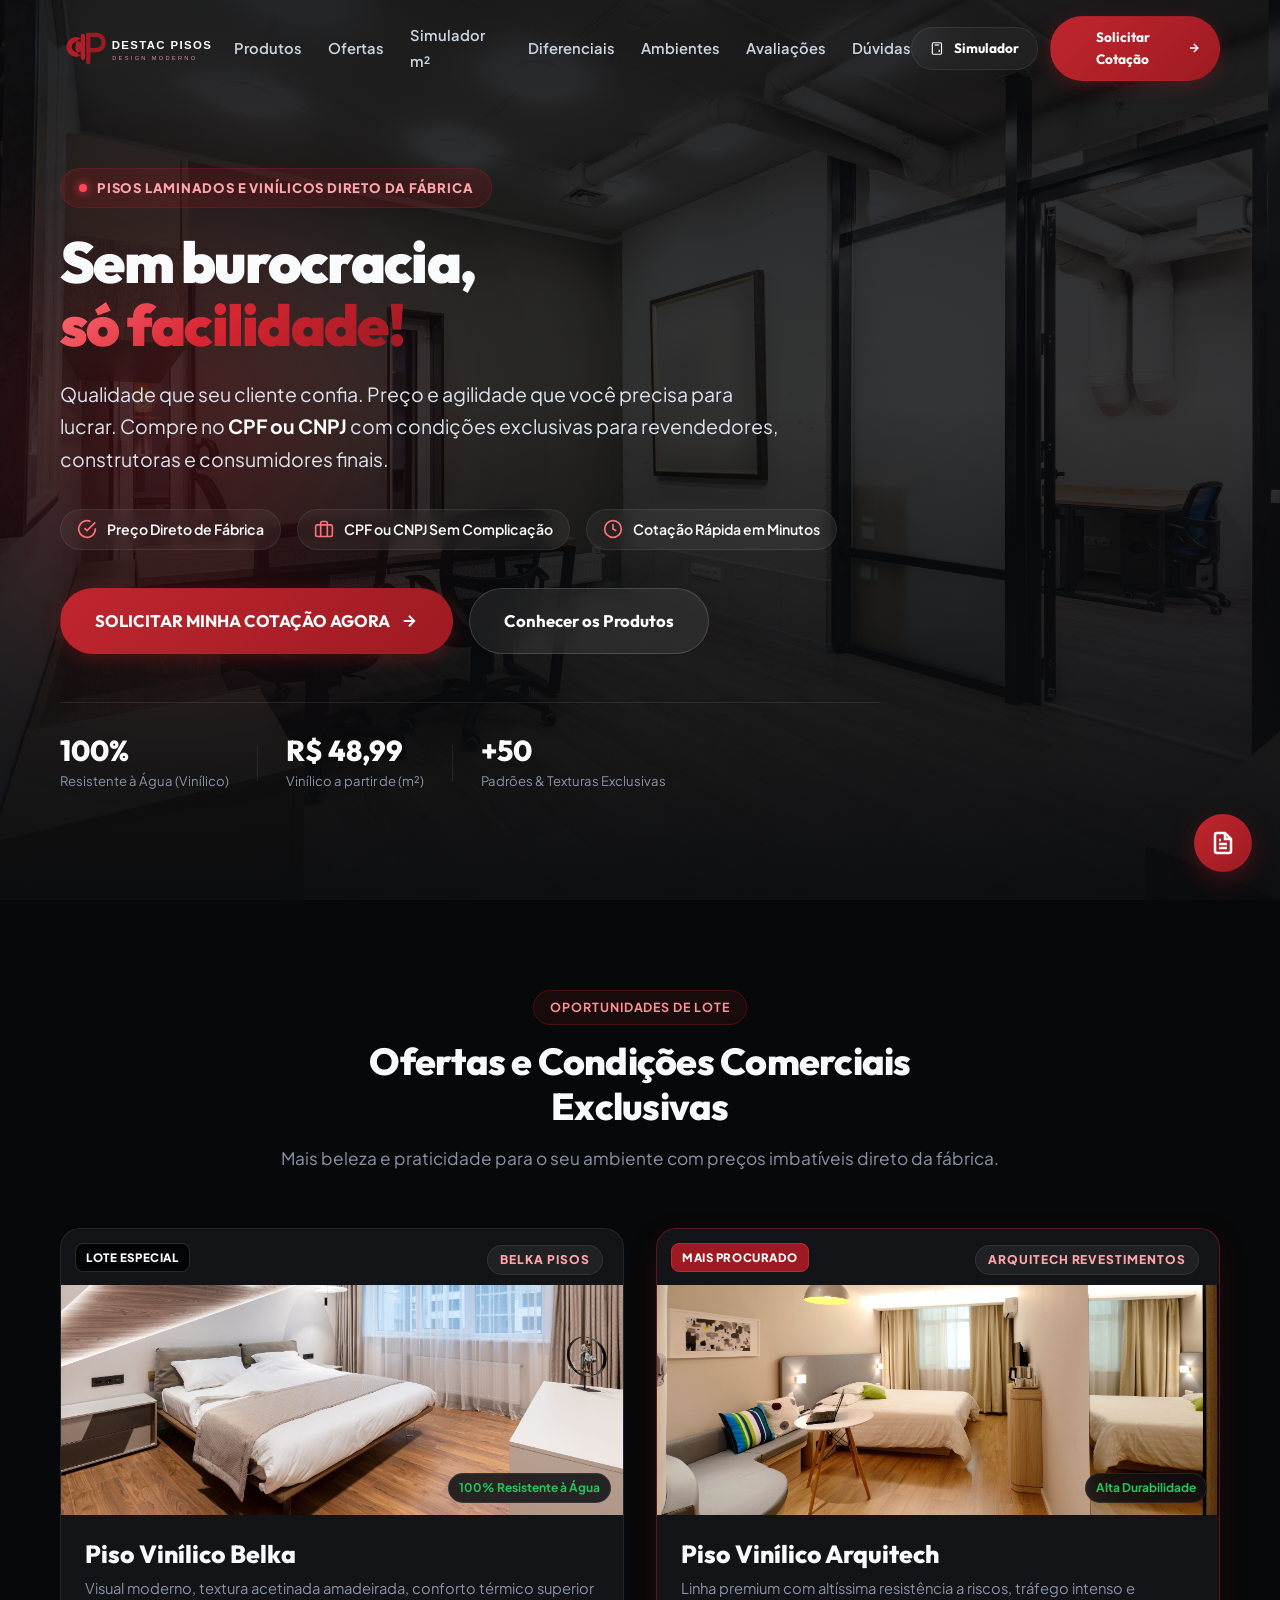
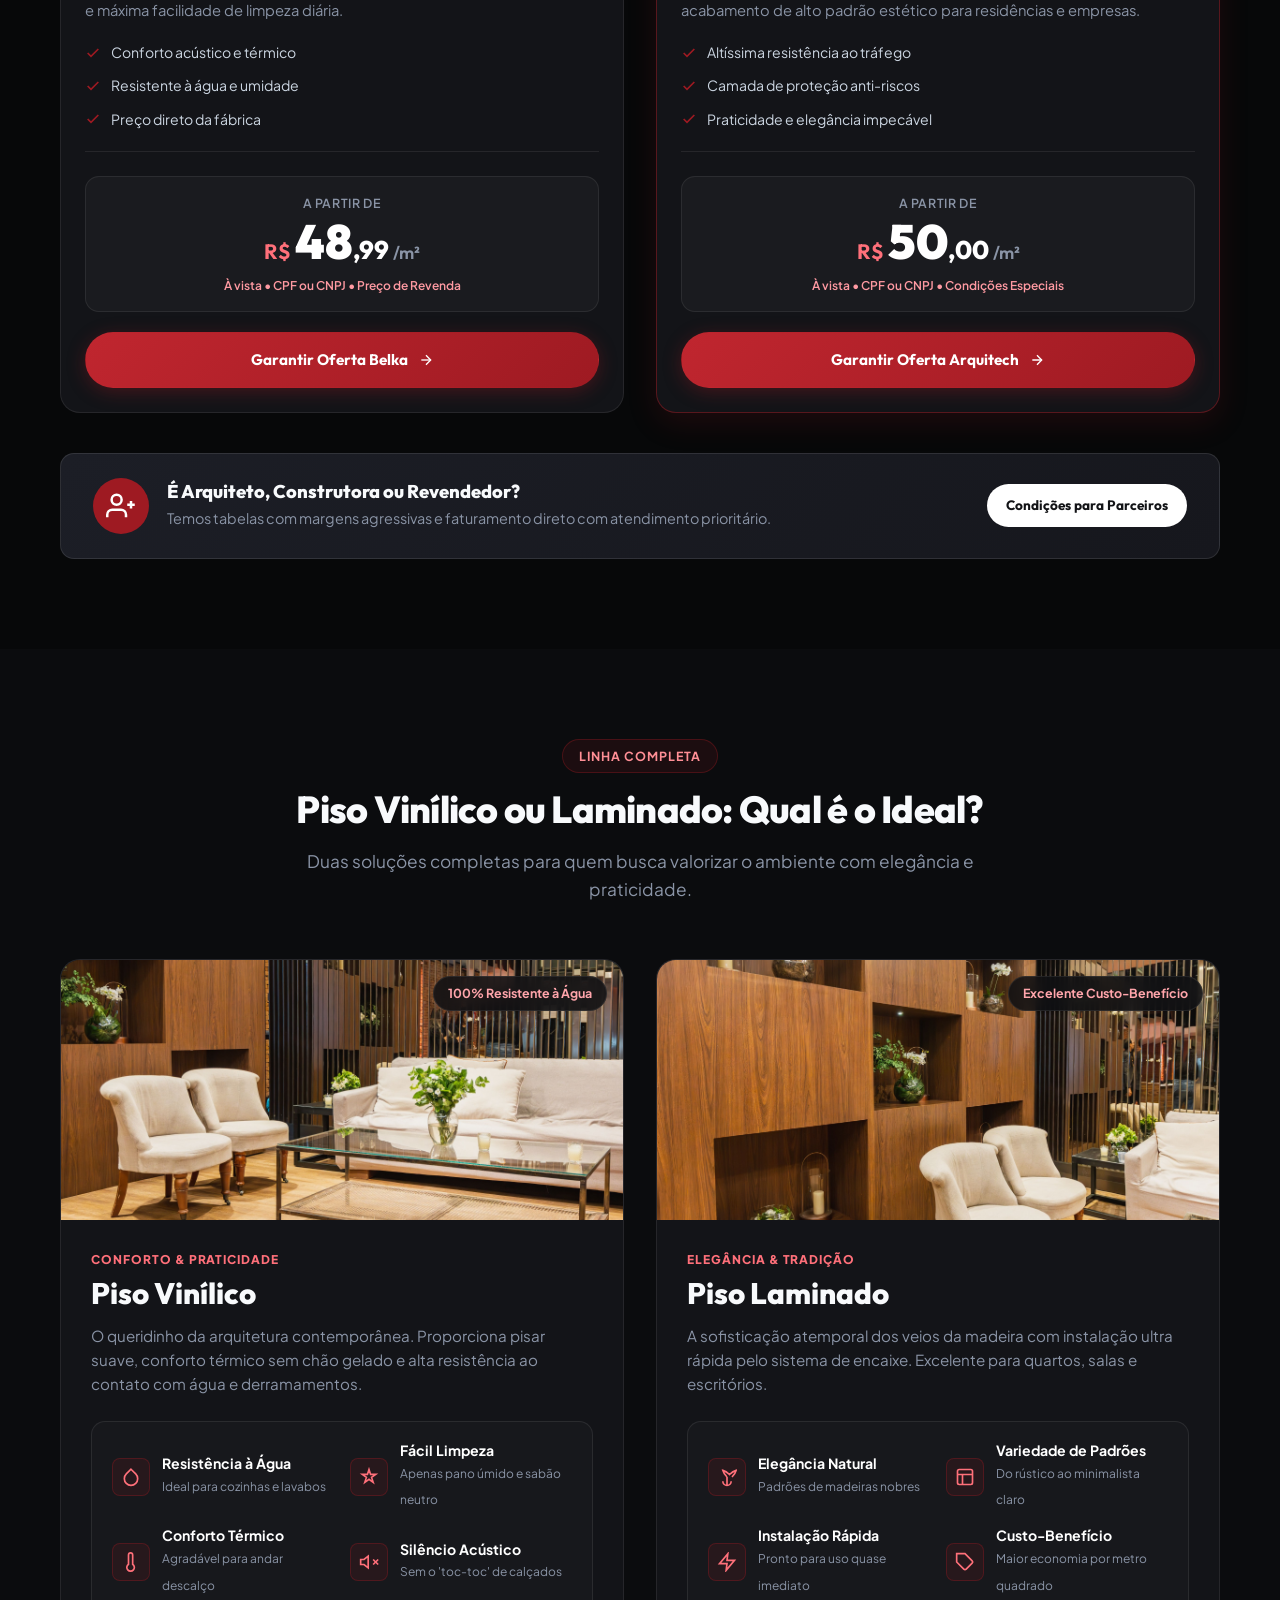
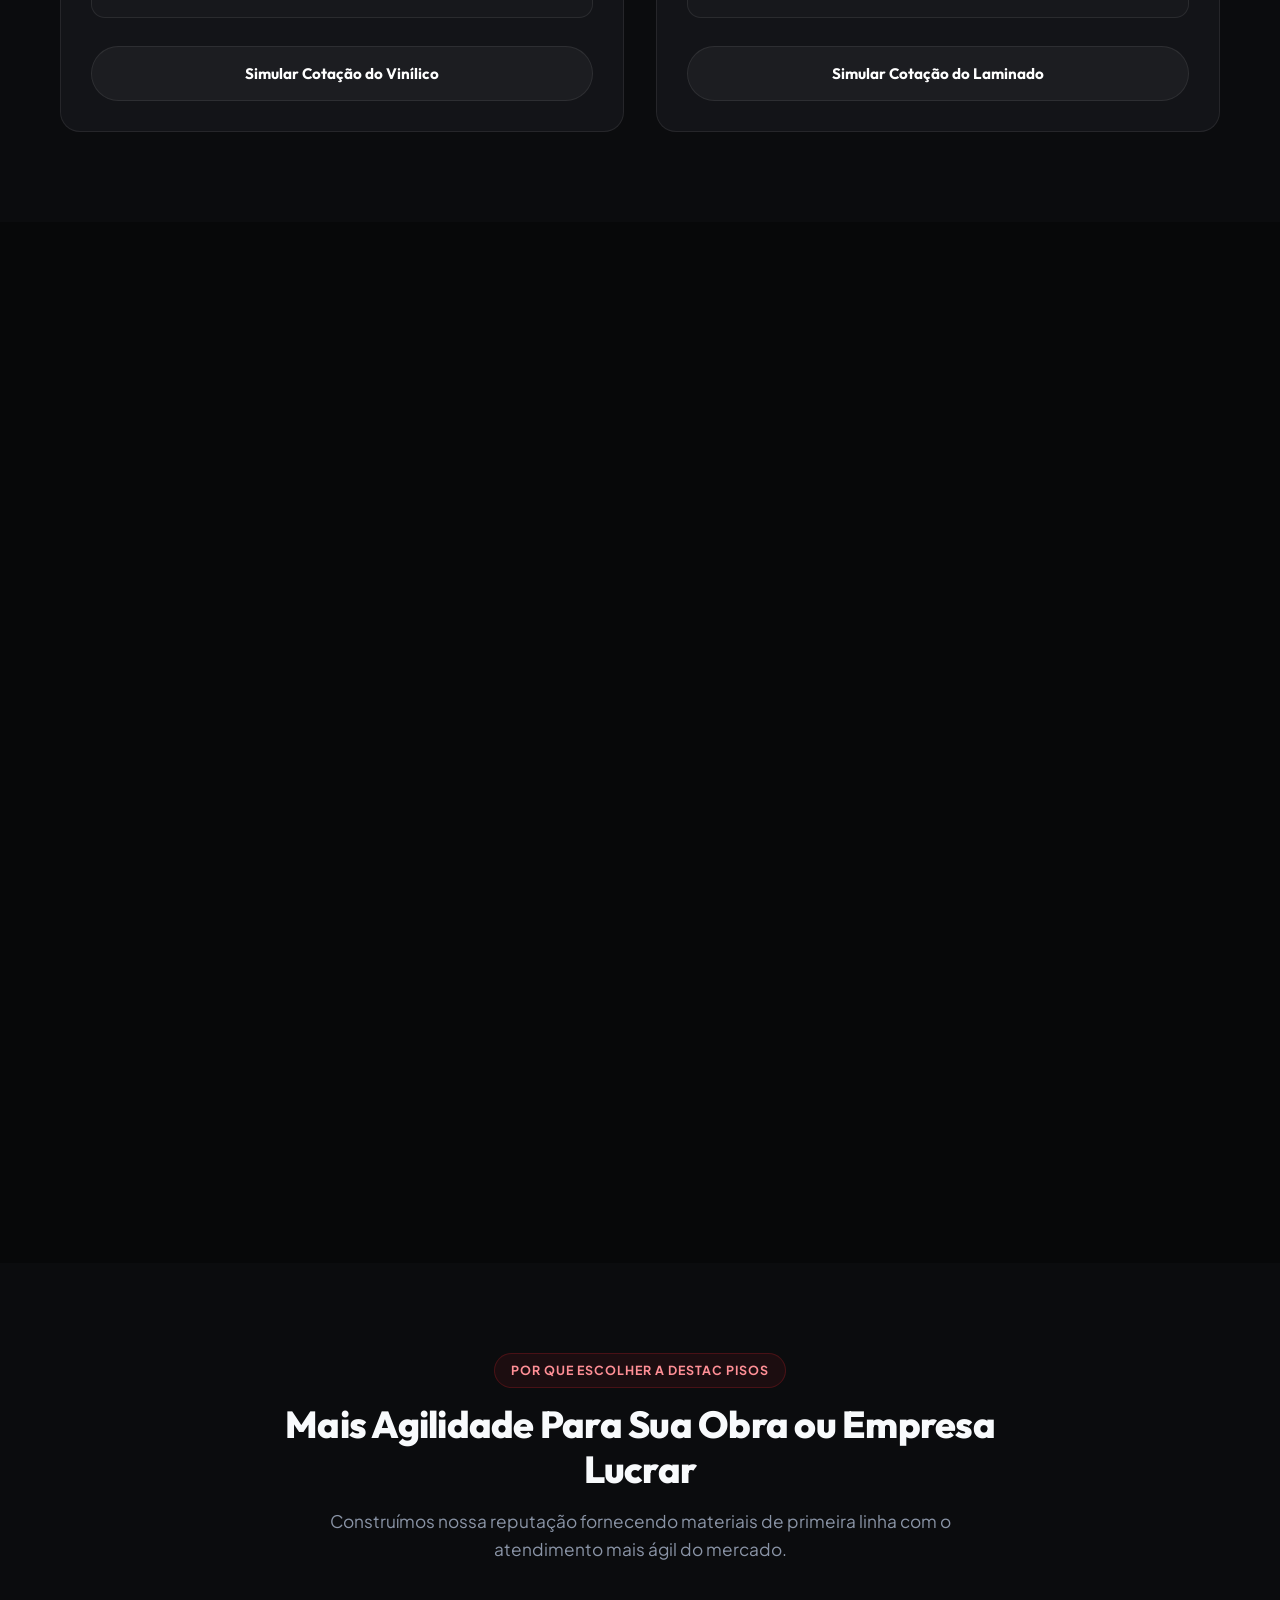
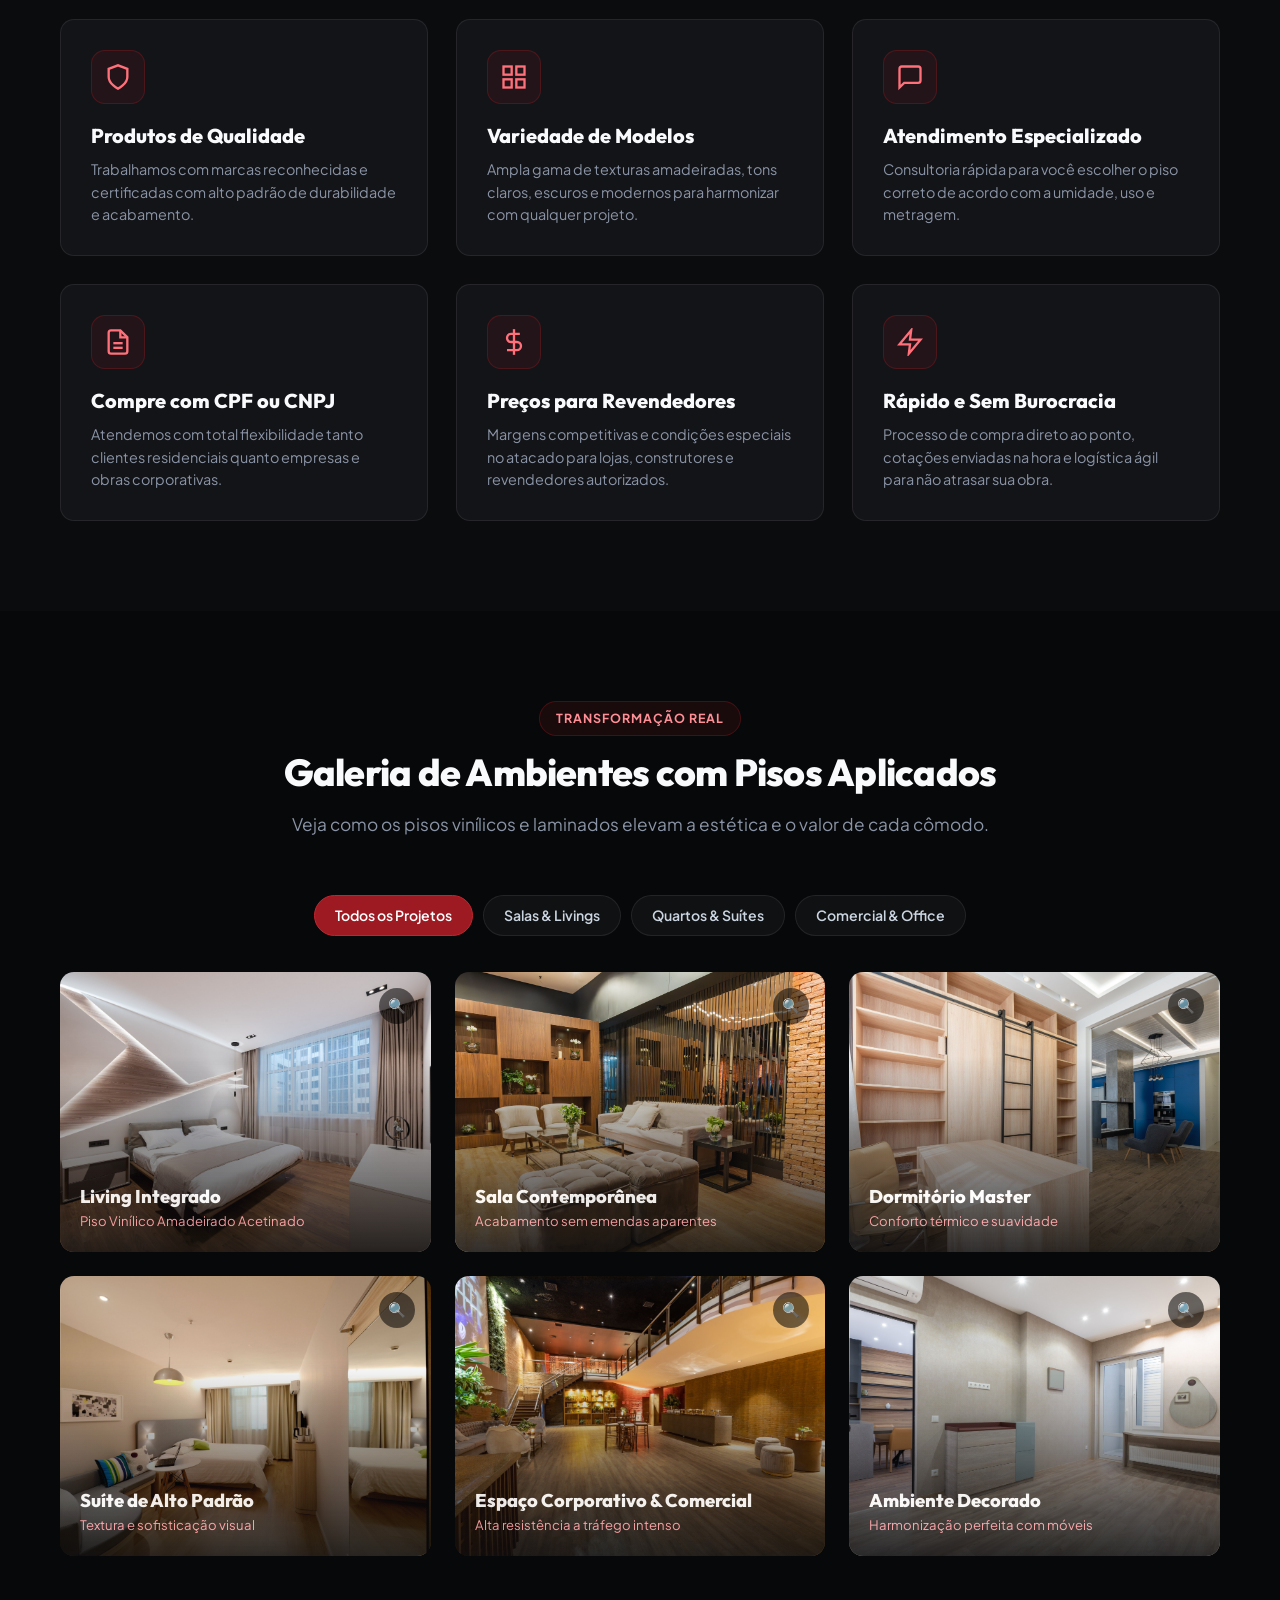
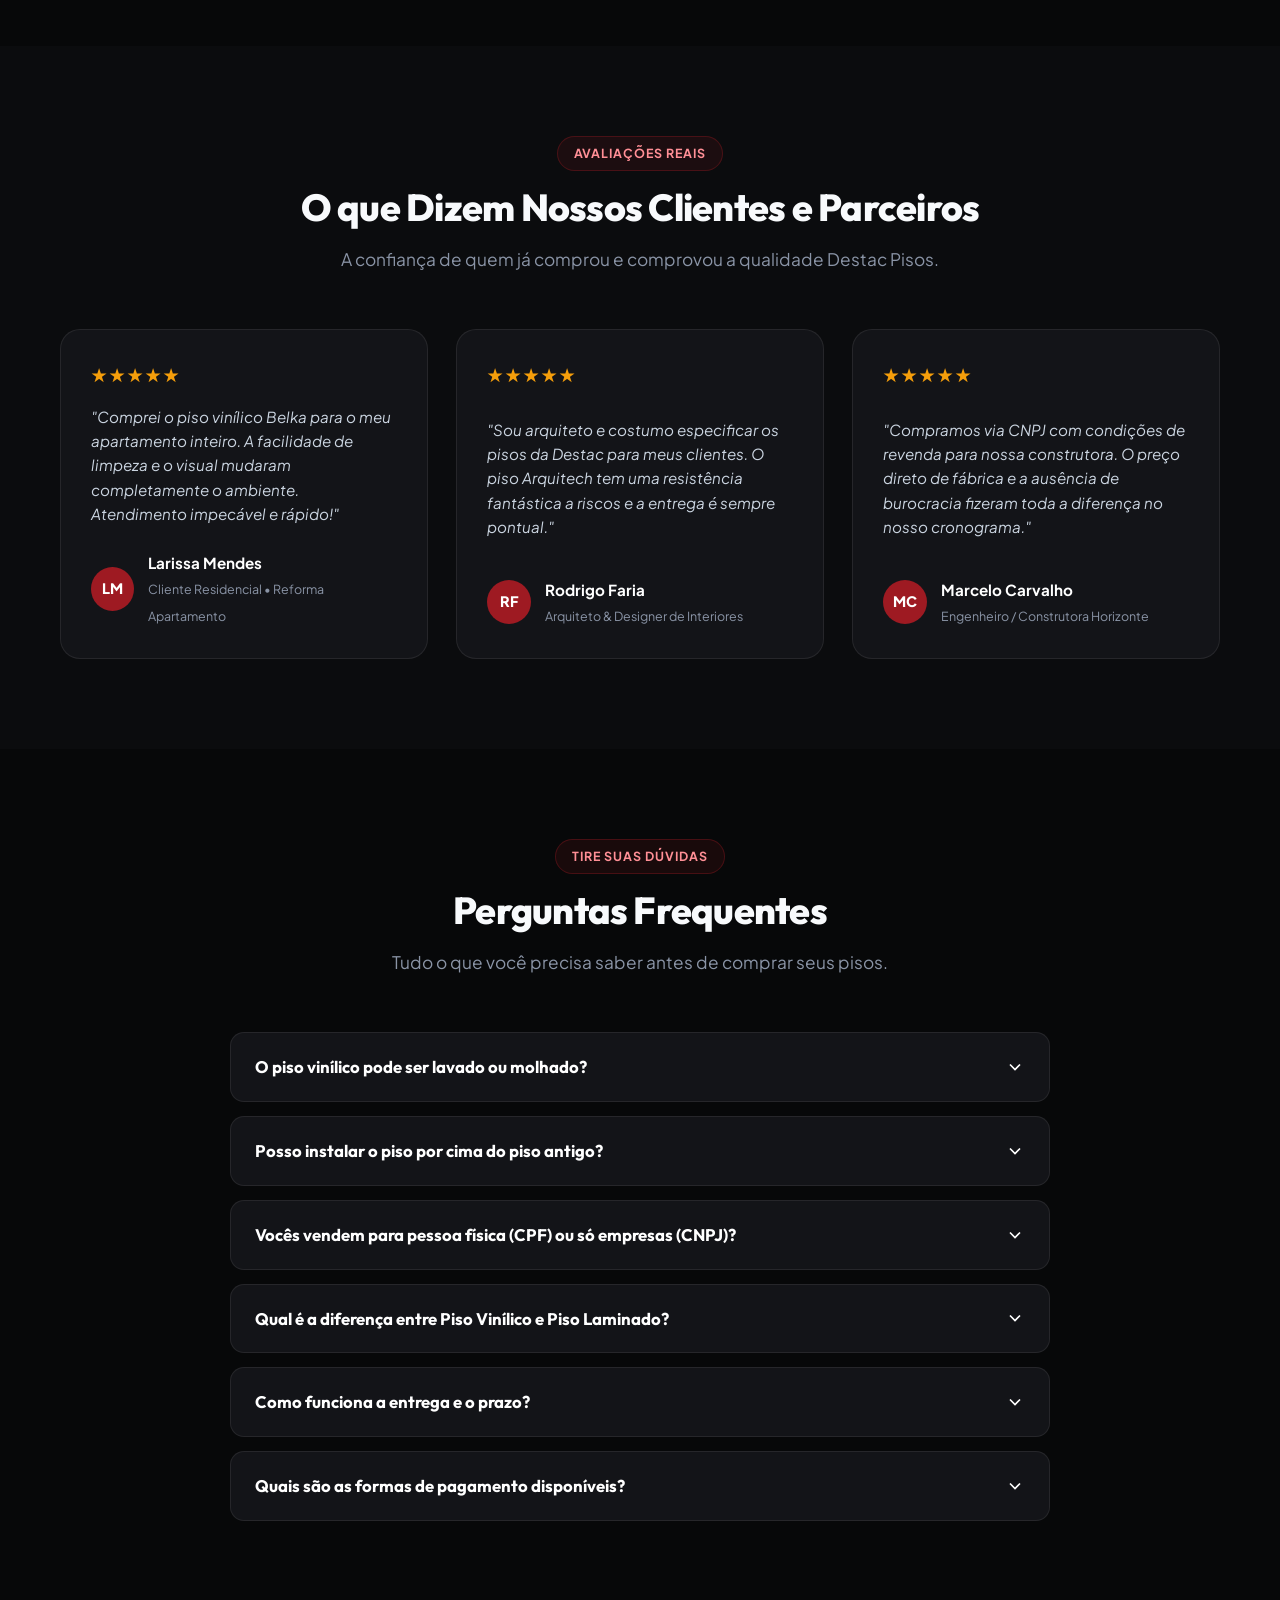
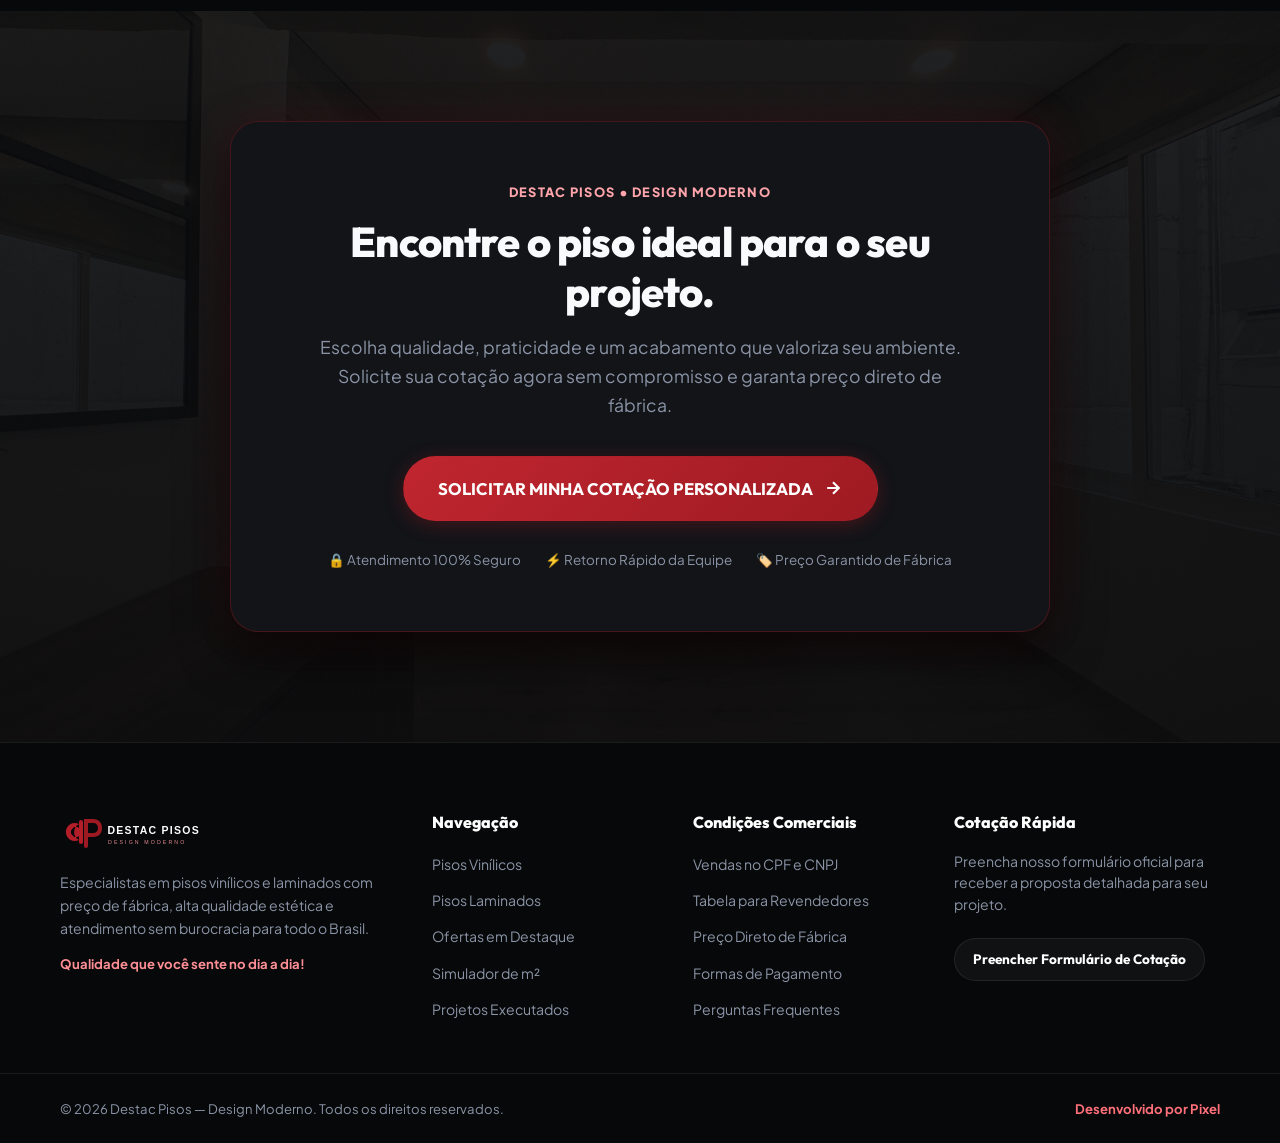
==== commit 679d9b0a: "Refactor: clean offer photos, replace emojis with SVG icons, refine calculator and hook all CTAs to " ====
--- a/index.html
+++ b/index.html
@@ -36,8 +36,7 @@
     "image": "https://pixelstudio-land.github.io/Destac/images/hero-bg.jpg",
     "description": "Distribuição e venda de pisos laminados e vinílicos de alta qualidade a preço de revenda para CPF e CNPJ.",
     "priceRange": "R$ 48,99 - R$ 150,00",
-    "currenciesAccepted": "BRL",
-    "paymentAccepted": "Pix, Boleto, Cartão de Crédito, Transferência"
+    "currenciesAccepted": "BRL"
   }
   </script>
 </head>
@@ -56,7 +55,7 @@
         <ul class="nav-list">
           <li><a href="#produtos" class="nav-link">Produtos</a></li>
           <li><a href="#ofertas" class="nav-link">Ofertas</a></li>
-          <li><a href="#calculadora" class="nav-link">Simular m²</a></li>
+          <li><a href="#calculadora" class="nav-link">Simulador m²</a></li>
           <li><a href="#diferenciais" class="nav-link">Diferenciais</a></li>
           <li><a href="#galeria" class="nav-link">Ambientes</a></li>
           <li><a href="#depoimentos" class="nav-link">Avaliações</a></li>
@@ -66,10 +65,10 @@
 
       <div class="header-actions">
         <a href="#calculadora" class="btn btn-sm btn-outline header-sim-btn">
-          <svg width="16" height="16" viewBox="0 0 24 24" fill="none" stroke="currentColor" stroke-width="2"><rect x="4" y="2" width="16" height="20" rx="2"/><line x1="8" y1="6" x2="16" y2="6"/><line x1="16" y1="14" x2="16" y2="18"/><path d="M16 10h.01"/><path d="M12 10h.01"/><path d="M8 10h.01"/><path d="M12 14h.01"/><path d="M8 14h.01"/><path d="M12 18h.01"/><path d="M8 18h.01"/></svg>
+          <svg width="15" height="15" viewBox="0 0 24 24" fill="none" stroke="currentColor" stroke-width="2"><rect x="4" y="2" width="16" height="20" rx="2"/><line x1="8" y1="6" x2="16" y2="6"/><line x1="16" y1="14" x2="16" y2="18"/><path d="M16 10h.01"/><path d="M12 10h.01"/><path d="M8 10h.01"/><path d="M12 14h.01"/><path d="M8 14h.01"/><path d="M12 18h.01"/><path d="M8 18h.01"/></svg>
           Simulador
         </a>
-        <a href="https://wa.me/5511999999999?text=Ol%C3%A1!%20Gostaria%20de%20solicitar%20uma%20cota%C3%A7%C3%A3o%20de%20pisos%20na%20Destac%20Pisos." class="btn btn-sm btn-primary header-cta-btn" target="_blank" rel="noopener noreferrer" data-cta="whatsapp-header">
+        <a href="#" class="btn btn-sm btn-primary header-cta-btn" data-cta="form" id="header-cta">
           <span>Solicitar Cotação</span>
           <svg width="14" height="14" viewBox="0 0 24 24" fill="none" stroke="currentColor" stroke-width="2.5"><path d="M5 12h14M12 5l7 7-7 7"/></svg>
         </a>
@@ -96,8 +95,8 @@
       <li><a href="#faq" class="mobile-nav-link">Perguntas Frequentes</a></li>
     </ul>
     <div class="mobile-drawer-footer">
-      <a href="https://wa.me/5511999999999?text=Ol%C3%A1!%20Vim%20pelo%20site%20da%20Destac%20Pisos%20e%20gostaria%20de%20uma%20cota%C3%A7%C3%A3o." class="btn btn-primary btn-block" target="_blank" rel="noopener noreferrer" data-cta="whatsapp-drawer">
-        Falar com Especialista no WhatsApp
+      <a href="#" class="btn btn-primary btn-block" data-cta="form">
+        Iniciar Cotação Oficial
       </a>
       <p class="mobile-drawer-note">Atendimento rápido para CPF e CNPJ</p>
     </div>
@@ -153,7 +152,7 @@
           </div>
 
           <div class="hero-cta-group reveal-up delay-3">
-            <a href="https://wa.me/5511999999999?text=Ol%C3%A1!%20Quero%20solicitar%20uma%20cota%C3%A7%C3%A3o%20de%20pisos%20com%20a%20Destac%20Pisos." class="btn btn-lg btn-primary btn-glow" target="_blank" rel="noopener noreferrer" data-cta="whatsapp-hero">
+            <a href="#" class="btn btn-lg btn-primary btn-glow" data-cta="form" id="hero-cta-main">
               <span>SOLICITAR MINHA COTAÇÃO AGORA</span>
               <svg width="18" height="18" viewBox="0 0 24 24" fill="none" stroke="currentColor" stroke-width="2.5"><line x1="5" y1="12" x2="19" y2="12"/><polyline points="12 5 19 12 12 19"/></svg>
             </a>
@@ -164,7 +163,7 @@
 
           <div class="hero-stats reveal-up delay-4">
             <div class="stat-item">
-              <span class="stat-num" data-target="100">100%</span>
+              <span class="stat-num">100%</span>
               <span class="stat-label">Resistente à Água (Vinílico)</span>
             </div>
             <div class="stat-divider"></div>
@@ -184,7 +183,7 @@
     </section>
 
     <!-- ==========================================
-         OFERTAS EM DESTAQUE (DIRETO DO BRIEFING)
+         OFERTAS EM DESTAQUE (FOTOS REAIS DE ALTA DEFINIÇÃO)
          ========================================== -->
     <section class="section section-offers" id="ofertas">
       <div class="container">
@@ -203,7 +202,7 @@
               <span class="brand-chip">BELKA PISOS</span>
             </div>
             <div class="offer-image-box">
-              <img src="images/piso-vinilico-belka.jpg" alt="Piso Vinílico Belka Amadeirado" class="offer-img" loading="lazy">
+              <img src="images/oferta-belka.jpg" alt="Piso Vinílico Belka Amadeirado Natural" class="offer-img" loading="lazy">
               <div class="offer-tag-float">100% Resistente à Água</div>
             </div>
             <div class="offer-info">
@@ -227,7 +226,7 @@
                 <div class="price-terms">À vista • CPF ou CNPJ • Preço de Revenda</div>
               </div>
 
-              <a href="https://wa.me/5511999999999?text=Ol%C3%A1!%20Tenho%20interesse%20na%20oferta%20do%20Piso%20Vin%C3%ADlico%20BELKA%20por%20R$%2048,99/m%C2%B2." class="btn btn-primary btn-block btn-offer" target="_blank" rel="noopener noreferrer" data-cta="whatsapp-belka">
+              <a href="#" class="btn btn-primary btn-block btn-offer" data-cta="form" data-product="belka">
                 <span>Garantir Oferta Belka</span>
                 <svg width="16" height="16" viewBox="0 0 24 24" fill="none" stroke="currentColor" stroke-width="2"><line x1="5" y1="12" x2="19" y2="12"/><polyline points="12 5 19 12 12 19"/></svg>
               </a>
@@ -241,7 +240,7 @@
               <span class="brand-chip">ARQUITECH REVESTIMENTOS</span>
             </div>
             <div class="offer-image-box">
-              <img src="images/piso-vinilico-arquitech.jpg" alt="Piso Vinílico Arquitech de Alta Densidade" class="offer-img" loading="lazy">
+              <img src="images/oferta-arquitech.jpg" alt="Piso Vinílico Arquitech de Alta Densidade" class="offer-img" loading="lazy">
               <div class="offer-tag-float">Alta Durabilidade</div>
             </div>
             <div class="offer-info">
@@ -265,7 +264,7 @@
                 <div class="price-terms">À vista • CPF ou CNPJ • Condições Especiais</div>
               </div>
 
-              <a href="https://wa.me/5511999999999?text=Ol%C3%A1!%20Tenho%20interesse%20na%20oferta%20do%20Piso%20Vin%C3%ADlico%20ARQUITECH%20por%20R$%2050,00/m%C2%B2." class="btn btn-primary btn-block btn-offer" target="_blank" rel="noopener noreferrer" data-cta="whatsapp-arquitech">
+              <a href="#" class="btn btn-primary btn-block btn-offer" data-cta="form" data-product="arquitech">
                 <span>Garantir Oferta Arquitech</span>
                 <svg width="16" height="16" viewBox="0 0 24 24" fill="none" stroke="currentColor" stroke-width="2"><line x1="5" y1="12" x2="19" y2="12"/><polyline points="12 5 19 12 12 19"/></svg>
               </a>
@@ -278,14 +277,14 @@
         <div class="commercial-banner reveal-up">
           <div class="commercial-banner-content">
             <div class="commercial-icon">
-              <svg width="32" height="32" viewBox="0 0 24 24" fill="none" stroke="currentColor" stroke-width="2"><path d="M16 21v-2a4 4 0 0 0-4-4H5a4 4 0 0 0-4 4v2"/><circle cx="8.5" cy="7" r="4"/><line x1="20" y1="8" x2="20" y2="14"/><line x1="23" y1="11" x2="17" y2="11"/></svg>
+              <svg width="30" height="30" viewBox="0 0 24 24" fill="none" stroke="currentColor" stroke-width="2"><path d="M16 21v-2a4 4 0 0 0-4-4H5a4 4 0 0 0-4 4v2"/><circle cx="8.5" cy="7" r="4"/><line x1="20" y1="8" x2="20" y2="14"/><line x1="23" y1="11" x2="17" y2="11"/></svg>
             </div>
             <div>
               <h4>É Arquiteto, Construtora ou Revendedor?</h4>
               <p>Temos tabelas com margens agressivas e faturamento direto com atendimento prioritário.</p>
             </div>
           </div>
-          <a href="https://wa.me/5511999999999?text=Ol%C3%A1!%20Sou%20revendedor/arquiteto/construtor%20e%20gostaria%20de%20conhecer%20as%20condi%C3%A7%C3%B5es%20especiais%20da%20Destac%20Pisos." class="btn btn-sm btn-white" target="_blank" rel="noopener noreferrer" data-cta="whatsapp-revenda">
+          <a href="#" class="btn btn-sm btn-white" data-cta="form" data-product="revenda">
             Condições para Parceiros
           </a>
         </div>
@@ -293,7 +292,7 @@
     </section>
 
     <!-- ==========================================
-         PRODUTOS PRINCIPAIS (VINÍLICO & LAMINADO)
+         PRODUTOS PRINCIPAIS (ÍCONES VETORIAIS PROFISSIONAIS)
          ========================================== -->
     <section class="section section-products" id="produtos">
       <div class="container">
@@ -320,28 +319,39 @@
               
               <div class="product-specs-grid">
                 <div class="spec-item">
-                  <span class="spec-icon">💧</span>
+                  <div class="spec-svg-wrap">
+                    <svg width="20" height="20" viewBox="0 0 24 24" fill="none" stroke="currentColor" stroke-width="2"><path d="M12 2.69l5.66 5.66a8 8 0 1 1-11.31 0z"/></svg>
+                  </div>
                   <div>
                     <strong>Resistência à Água</strong>
                     <small>Ideal para cozinhas e lavabos</small>
                   </div>
                 </div>
+
                 <div class="spec-item">
-                  <span class="spec-icon">✨</span>
+                  <div class="spec-svg-wrap">
+                    <svg width="20" height="20" viewBox="0 0 24 24" fill="none" stroke="currentColor" stroke-width="2"><path d="M12 3l1.91 5.89h6.19l-5.01 3.64 1.91 5.89-5-3.64-5 3.64 1.91-5.89-5.01-3.64h6.19z"/></svg>
+                  </div>
                   <div>
                     <strong>Fácil Limpeza</strong>
-                    <small>Apenas pano úmido e detergente neutro</small>
-                  </div>
-                </div>
+                    <small>Apenas pano úmido e sabão neutro</small>
+                  </div>
+                </div>
+
                 <div class="spec-item">
-                  <span class="spec-icon">🌡️</span>
+                  <div class="spec-svg-wrap">
+                    <svg width="20" height="20" viewBox="0 0 24 24" fill="none" stroke="currentColor" stroke-width="2"><path d="M14 14.76V3.5a2.5 2.5 0 0 0-5 0v11.26a4.5 4.5 0 1 0 5 0z"/></svg>
+                  </div>
                   <div>
                     <strong>Conforto Térmico</strong>
                     <small>Agradável para andar descalço</small>
                   </div>
                 </div>
+
                 <div class="spec-item">
-                  <span class="spec-icon">🔇</span>
+                  <div class="spec-svg-wrap">
+                    <svg width="20" height="20" viewBox="0 0 24 24" fill="none" stroke="currentColor" stroke-width="2"><polygon points="11 5 6 9 2 9 2 15 6 15 11 19 11 5"/><line x1="23" y1="9" x2="17" y2="15"/><line x1="17" y1="9" x2="23" y2="15"/></svg>
+                  </div>
                   <div>
                     <strong>Silêncio Acústico</strong>
                     <small>Sem o 'toc-toc' de calçados</small>
@@ -372,28 +382,39 @@
               
               <div class="product-specs-grid">
                 <div class="spec-item">
-                  <span class="spec-icon">🌲</span>
+                  <div class="spec-svg-wrap">
+                    <svg width="20" height="20" viewBox="0 0 24 24" fill="none" stroke="currentColor" stroke-width="2"><path d="M12 22V12"/><path d="M12 12c-4-4-5-8-5-8s4 1 8 5c4-4 8-5 8-5s-1 4-5 8"/><path d="M7 17a5 5 0 0 0 10 0"/></svg>
+                  </div>
                   <div>
                     <strong>Elegância Natural</strong>
-                    <small>Réplicas perfeitas de madeiras nobres</small>
-                  </div>
-                </div>
+                    <small>Padrões de madeiras nobres</small>
+                  </div>
+                </div>
+
                 <div class="spec-item">
-                  <span class="spec-icon">🎨</span>
+                  <div class="spec-svg-wrap">
+                    <svg width="20" height="20" viewBox="0 0 24 24" fill="none" stroke="currentColor" stroke-width="2"><rect x="3" y="3" width="18" height="18" rx="2"/><path d="M3 9h18M9 21V9"/></svg>
+                  </div>
                   <div>
                     <strong>Variedade de Padrões</strong>
                     <small>Do rústico ao minimalista claro</small>
                   </div>
                 </div>
+
                 <div class="spec-item">
-                  <span class="spec-icon">⚡</span>
+                  <div class="spec-svg-wrap">
+                    <svg width="20" height="20" viewBox="0 0 24 24" fill="none" stroke="currentColor" stroke-width="2"><polygon points="13 2 3 14 12 14 11 22 21 10 12 10 13 2"/></svg>
+                  </div>
                   <div>
                     <strong>Instalação Rápida</strong>
                     <small>Pronto para uso quase imediato</small>
                   </div>
                 </div>
+
                 <div class="spec-item">
-                  <span class="spec-icon">💰</span>
+                  <div class="spec-svg-wrap">
+                    <svg width="20" height="20" viewBox="0 0 24 24" fill="none" stroke="currentColor" stroke-width="2"><path d="M20.59 13.41l-7.17 7.17a2 2 0 0 1-2.83 0L2 12V2h10l8.59 8.59a2 2 0 0 1 0 2.82z"/><line x1="7" y1="7" x2="7.01" y2="7"/></svg>
+                  </div>
                   <div>
                     <strong>Custo-Benefício</strong>
                     <small>Maior economia por metro quadrado</small>
@@ -414,7 +435,7 @@
     </section>
 
     <!-- ==========================================
-         CALCULADORA INTERATIVA DE m²
+         CALCULADORA INTERATIVA DE m² (DESIGN REFINADO)
          ========================================== -->
     <section class="section section-calc" id="calculadora">
       <div class="container">
@@ -424,13 +445,13 @@
             <span class="badge-pill">SIMULADOR INTELIGENTE</span>
             <h2 class="calc-title">Simule o Investimento do seu Projeto</h2>
             <p class="calc-desc">
-              Descubra uma estimativa aproximada em segundos e receba uma proposta personalizada e detalhada no seu WhatsApp.
+              Descubra uma estimativa aproximada em segundos e receba uma proposta personalizada e detalhada no seu formulário de cotação.
             </p>
 
             <div class="calc-benefits">
               <div class="benefit-row">
                 <div class="benefit-dot"></div>
-                <span>Valores sem surpresas e direto da fábrica</span>
+                <span>Valores diretos da fábrica sem intermediários</span>
               </div>
               <div class="benefit-row">
                 <div class="benefit-dot"></div>
@@ -438,15 +459,29 @@
               </div>
               <div class="benefit-row">
                 <div class="benefit-dot"></div>
-                <span>Atendimento técnico para tirar todas as dúvidas</span>
-              </div>
-            </div>
-
-            <div class="calc-direct-card">
-              <img src="images/criativo-destac-01.jpg" alt="Destac Pisos Sem Burocracia" class="calc-thumb">
-              <div>
-                <strong>Sem Burocracia!</strong>
-                <p>Cotação rápida e atendimento especializado direto pelo WhatsApp.</p>
+                <span>Atendimento consultivo rápido e sem burocracia</span>
+              </div>
+            </div>
+
+            <!-- Trust Features Card Refinado -->
+            <div class="calc-trust-box">
+              <div class="trust-item">
+                <div class="trust-icon">
+                  <svg width="20" height="20" viewBox="0 0 24 24" fill="none" stroke="currentColor" stroke-width="2"><path d="M20 6L9 17l-5-5"/></svg>
+                </div>
+                <div>
+                  <strong>Preço Garantido</strong>
+                  <small>Sem taxas extras ou surpresas</small>
+                </div>
+              </div>
+              <div class="trust-item">
+                <div class="trust-icon">
+                  <svg width="20" height="20" viewBox="0 0 24 24" fill="none" stroke="currentColor" stroke-width="2"><path d="M12 22s8-4 8-10V5l-8-3-8 3v7c0 6 8 10 8 10z"/></svg>
+                </div>
+                <div>
+                  <strong>Garantia de Fábrica</strong>
+                  <small>Produtos de alta durabilidade</small>
+                </div>
               </div>
             </div>
           </div>
@@ -489,7 +524,7 @@
 
             <div class="form-group">
               <div class="range-header">
-                <label class="form-label" for="metragem-input">3. Metragem Estimada do Ambiente:</label>
+                <label class="form-label" for="metragem-slider">3. Metragem Estimada do Ambiente:</label>
                 <span class="range-val-badge"><span id="metragem-display">35</span> m²</span>
               </div>
               <input type="range" id="metragem-slider" min="10" max="300" step="5" value="35" class="range-slider">
@@ -512,9 +547,9 @@
               <p class="result-hint">*Valor à vista estimado do produto. Condições de frete e rodapés confirmadas pelo consultor.</p>
             </div>
 
-            <a href="#" id="btn-calc-whatsapp" class="btn btn-primary btn-block btn-lg" target="_blank" rel="noopener noreferrer">
-              <span>Receber Proposta Completa no WhatsApp</span>
-              <svg width="18" height="18" viewBox="0 0 24 24" fill="none" stroke="currentColor" stroke-width="2.5"><path d="M22 2L11 13M22 2l-7 20-4-9-9-4 20-7z"/></svg>
+            <a href="#" id="btn-calc-action" class="btn btn-primary btn-block btn-lg" data-cta="form">
+              <span>AVANÇAR PARA COTAÇÃO OFICIAL</span>
+              <svg width="18" height="18" viewBox="0 0 24 24" fill="none" stroke="currentColor" stroke-width="2.5"><line x1="5" y1="12" x2="19" y2="12"/><polyline points="12 5 19 12 12 19"/></svg>
             </a>
           </div>
 
@@ -796,11 +831,11 @@
 
           <div class="faq-item reveal-up">
             <button class="faq-question" aria-expanded="false">
-              <span>Como funciona o atendimento e a entrega?</span>
+              <span>Como funciona a entrega e o prazo?</span>
               <svg class="faq-icon" width="20" height="20" viewBox="0 0 24 24" fill="none" stroke="currentColor" stroke-width="2"><polyline points="6 9 12 15 18 9"/></svg>
             </button>
             <div class="faq-answer">
-              <p>Ao solicitar a cotação no WhatsApp, um de nossos especialistas calcula a metragem exata (já prevendo perdas e rodapés) e informa o prazo de expedição ágil para a sua localidade.</p>
+              <p>Trabalhamos com estoque pronto para expedição ágil. Ao preencher o formulário de cotação com a sua metragem e CEP, informamos o prazo e a melhor logística para sua região.</p>
             </div>
           </div>
 
@@ -819,7 +854,7 @@
     </section>
 
     <!-- ==========================================
-         SEÇÃO FINAL DE FECHAMENTO (CTA PRINCIPAL)
+         SEÇÃO FINAL DE FECHAMENTO (MASTER CTA RESPONDI)
          ========================================== -->
     <section class="section section-cta-final" id="contato">
       <div class="cta-final-bg">
@@ -836,36 +871,20 @@
           </h2>
 
           <p class="cta-final-desc">
-            Escolha qualidade, praticidade e um acabamento que valoriza seu ambiente. Solicite sua cotação agora sem compromisso e sem burocracia!
+            Escolha qualidade, praticidade e um acabamento que valoriza seu ambiente. Solicite sua cotação agora sem compromisso e garanta preço direto de fábrica.
           </p>
 
-          <div class="cta-form-box">
-            <form id="lead-form" class="quick-lead-form">
-              <div class="form-row">
-                <input type="text" id="lead-name" placeholder="Seu Nome Completo" required class="form-input">
-                <input type="tel" id="lead-phone" placeholder="Seu WhatsApp com DDD" required class="form-input">
-              </div>
-              <div class="form-row">
-                <select id="lead-product" class="form-input">
-                  <option value="Piso Vinílico">Interesse em: Piso Vinílico</option>
-                  <option value="Piso Laminado">Interesse em: Piso Laminado</option>
-                  <option value="Piso Vinílico Belka (R$ 48,99/m²)">Oferta: Vinílico Belka (R$ 48,99/m²)</option>
-                  <option value="Piso Vinílico Arquitech (R$ 50,00/m²)">Oferta: Vinílico Arquitech (R$ 50,00/m²)</option>
-                  <option value="Condições de Revenda / CNPJ">Condições para Revenda / CNPJ</option>
-                </select>
-                <input type="number" id="lead-sqm" placeholder="Metragem Estimada (m²)" class="form-input" min="1">
-              </div>
-              <button type="submit" class="btn btn-primary btn-lg btn-block btn-lead-submit">
-                <span>SOLICITAR MINHA COTAÇÃO NO WHATSAPP</span>
-                <svg width="20" height="20" viewBox="0 0 24 24" fill="none" stroke="currentColor" stroke-width="2.5"><path d="M5 12h14M12 5l7 7-7 7"/></svg>
-              </button>
-            </form>
+          <div class="cta-action-wrap">
+            <a href="#" class="btn btn-primary btn-lg btn-glow btn-block-mobile" data-cta="form" id="final-cta">
+              <span>SOLICITAR MINHA COTAÇÃO PERSONALIZADA</span>
+              <svg width="20" height="20" viewBox="0 0 24 24" fill="none" stroke="currentColor" stroke-width="2.5"><path d="M5 12h14M12 5l7 7-7 7"/></svg>
+            </a>
           </div>
 
           <div class="cta-guarantees">
-            <span>🔒 Seus dados estão 100% seguros</span>
-            <span>⚡ Resposta ágil no WhatsApp</span>
-            <span>🏷️ Preço garantido de fábrica</span>
+            <span>🔒 Atendimento 100% Seguro</span>
+            <span>⚡ Retorno Rápido da Equipe</span>
+            <span>🏷️ Preço Garantido de Fábrica</span>
           </div>
         </div>
       </div>
@@ -909,15 +928,12 @@
       </div>
 
       <div class="footer-col">
-        <h4 class="footer-heading">Atendimento Direto</h4>
+        <h4 class="footer-heading">Cotação Rápida</h4>
         <p class="footer-contact-item">
-          <strong>WhatsApp:</strong> (11) 99999-9999
+          Preencha nosso formulário oficial para receber a proposta detalhada para seu projeto.
         </p>
-        <p class="footer-contact-item">
-          <strong>Horário:</strong> Seg a Sex das 08h às 18h | Sáb das 08h às 13h
-        </p>
-        <a href="https://wa.me/5511999999999?text=Ol%C3%A1!%20Gostaria%20de%20um%20atendimento%20da%20Destac%20Pisos." class="btn btn-sm btn-outline footer-btn" target="_blank" rel="noopener noreferrer">
-          Iniciar Conversa WhatsApp
+        <a href="#" class="btn btn-sm btn-outline footer-btn" data-cta="form">
+          Preencher Formulário de Cotação
         </a>
       </div>
 
@@ -939,16 +955,16 @@
       <span class="sticky-label">Pisos a partir de</span>
       <span class="sticky-price">R$ 48,99/m²</span>
     </div>
-    <a href="https://wa.me/5511999999999?text=Ol%C3%A1!%20Vim%20pelo%20site%20da%20Destac%20Pisos%20e%20gostaria%20de%20uma%20cota%C3%A7%C3%A3o." class="btn btn-primary btn-sm sticky-cta" target="_blank" rel="noopener noreferrer" data-cta="whatsapp-sticky">
+    <a href="#" class="btn btn-primary btn-sm sticky-cta" data-cta="form">
       <span>Pedir Cotação</span>
       <svg width="14" height="14" viewBox="0 0 24 24" fill="none" stroke="currentColor" stroke-width="2.5"><path d="M5 12h14M12 5l7 7-7 7"/></svg>
     </a>
   </div>
 
-  <!-- Botão Flutuante do WhatsApp -->
-  <a href="https://wa.me/5511999999999?text=Ol%C3%A1!%20Gostaria%20de%20solicitar%20uma%20cota%C3%A7%C3%A3o%20de%20pisos%20na%20Destac%20Pisos." class="float-whatsapp" aria-label="Falar pelo WhatsApp" target="_blank" rel="noopener noreferrer" data-cta="whatsapp-float">
-    <svg viewBox="0 0 32 32" class="float-whatsapp-icon"><path d="M16 2a14 14 0 0 0-12 21.2L2 30l7-1.8A14 14 0 1 0 16 2zm0 25.5a11.5 11.5 0 0 1-5.8-1.6l-.4-.3-4.3 1.1 1.2-4.2-.3-.4A11.5 11.5 0 1 1 16 27.5zm6.3-8.6c-.3-.2-2-.1-2.3-1.1-.3-.1-.6-.2-.8.2s-.9 1.1-1.1 1.3-.4.2-.7.1a9.2 9.2 0 0 1-2.7-1.7 10.2 10.2 0 0 1-1.9-2.3c-.2-.3 0-.5.1-.7s.3-.4.5-.5.2-.4.3-.6 0-.4 0-.6-.8-2-1.1-2.7c-.3-.7-.6-.6-.8-.6h-.7a1.4 1.4 0 0 0-1 .5 4.3 4.3 0 0 0-1.3 3.2 7.5 7.5 0 0 0 1.6 4 17.2 17.2 0 0 0 6.6 5.8 22.5 22.5 0 0 0 2.2.8 5.3 5.3 0 0 0 2.4.2 3.9 3.9 0 0 0 2.6-1.8 3.2 3.2 0 0 0 .2-1.8c-.2-.2-.5-.3-.8-.5z" fill="#FFF"/></svg>
-    <span class="float-whatsapp-tooltip">Cotação Rápida WhatsApp</span>
+  <!-- Botão Flutuante de Conversão (Respondi) -->
+  <a href="#" class="float-cta" aria-label="Solicitar Cotação" data-cta="form">
+    <svg width="24" height="24" viewBox="0 0 24 24" fill="none" stroke="currentColor" stroke-width="2.5"><path d="M14 2H6a2 2 0 0 0-2 2v16a2 2 0 0 0 2 2h12a2 2 0 0 0 2-2V8z"/><polyline points="14 2 14 8 20 8"/><line x1="16" y1="13" x2="8" y2="13"/><line x1="16" y1="17" x2="8" y2="17"/><polyline points="10 9 9 9 8 9"/></svg>
+    <span class="float-cta-tooltip">Solicitar Cotação Online</span>
   </a>
 
   <script src="script.js"></script>
--- a/style.css
+++ b/style.css
@@ -1,6 +1,6 @@
 /* ==========================================================================
    DESTAC PISOS — DESIGN MODERNO
-   Design System & Estilos de Alta Conversão
+   Design System & Estilos de Alta Conversão (Pixel Studio)
    ========================================================================== */
 
 /* ── Custom Properties & Tokens ────────────────────────────────────────── */
@@ -918,18 +918,28 @@
 
 .spec-item {
   display: flex;
+  align-items: center;
   gap: 12px;
 }
 
-.spec-icon {
-  font-size: 1.3rem;
-  line-height: 1;
+.spec-svg-wrap {
+  width: 38px;
+  height: 38px;
+  border-radius: var(--radius-sm);
+  background: var(--ruby-soft);
+  border: 1px solid var(--border-ruby);
+  color: #FF707A;
+  display: flex;
+  align-items: center;
+  justify-content: center;
+  flex-shrink: 0;
 }
 
 .spec-item strong {
   display: block;
   font-size: 0.88rem;
   color: var(--text-white);
+  line-height: 1.2;
 }
 
 .spec-item small {
@@ -975,7 +985,7 @@
   display: flex;
   flex-direction: column;
   gap: 14px;
-  margin-bottom: 32px;
+  margin-bottom: 28px;
 }
 
 .benefit-row {
@@ -993,31 +1003,44 @@
   background: var(--ruby-primary);
 }
 
-.calc-direct-card {
-  display: flex;
-  align-items: center;
-  gap: 16px;
+.calc-trust-box {
+  display: grid;
+  grid-template-columns: repeat(2, 1fr);
+  gap: 14px;
+  padding-top: 20px;
+  border-top: 1px solid var(--border-light);
+}
+
+.trust-item {
+  display: flex;
+  align-items: center;
+  gap: 10px;
   background: rgba(255, 255, 255, 0.03);
   border: 1px solid var(--border-light);
-  border-radius: var(--radius-md);
-  padding: 14px;
-}
-
-.calc-thumb {
-  width: 60px;
-  height: 60px;
   border-radius: var(--radius-sm);
-  object-fit: cover;
-}
-
-.calc-direct-card strong {
+  padding: 12px;
+}
+
+.trust-icon {
+  width: 32px;
+  height: 32px;
+  border-radius: 50%;
+  background: var(--ruby-soft);
+  color: #FF8F96;
+  display: flex;
+  align-items: center;
+  justify-content: center;
+  flex-shrink: 0;
+}
+
+.trust-item strong {
   display: block;
-  font-size: 0.95rem;
+  font-size: 0.84rem;
   color: #FFFFFF;
 }
 
-.calc-direct-card p {
-  font-size: 0.8rem;
+.trust-item small {
+  font-size: 0.72rem;
   color: var(--text-muted);
 }
 
@@ -1592,7 +1615,7 @@
   line-height: 1.6;
 }
 
-/* ── Seção Final CTA ─────────────────────────────────────────────────────── */
+/* ── Seção Final CTA (Master Respondi Card) ───────────────────────────────── */
 .section-cta-final {
   position: relative;
   padding: 110px 0;
@@ -1633,7 +1656,7 @@
   background: var(--bg-card);
   border: 1px solid var(--border-ruby);
   border-radius: var(--radius-xl);
-  padding: 50px;
+  padding: 60px 48px;
   text-align: center;
   box-shadow: var(--shadow-lg), 0 0 40px rgba(158, 26, 34, 0.2);
 }
@@ -1643,60 +1666,27 @@
   font-size: 0.8rem;
   font-weight: 800;
   letter-spacing: 0.1em;
-  margin-bottom: 12px;
+  margin-bottom: 14px;
 }
 
 .cta-final-title {
-  font-size: 2.5rem;
-  margin-bottom: 14px;
+  font-size: 2.6rem;
+  margin-bottom: 16px;
   letter-spacing: -0.02em;
 }
 
 .cta-final-desc {
-  font-size: 1.08rem;
+  font-size: 1.1rem;
   color: var(--text-muted);
   max-width: 650px;
-  margin: 0 auto 32px;
-  line-height: 1.6;
-}
-
-.cta-form-box {
-  max-width: 680px;
-  margin: 0 auto 24px;
-}
-
-.form-row {
-  display: grid;
-  grid-template-columns: repeat(2, 1fr);
-  gap: 14px;
-  margin-bottom: 14px;
-}
-
-.form-input {
-  width: 100%;
-  background: rgba(255, 255, 255, 0.04);
-  border: 1px solid var(--border-light);
-  border-radius: var(--radius-sm);
-  padding: 14px 18px;
-  color: #FFF;
-  font-size: 0.92rem;
-  transition: all var(--transition-fast);
-}
-
-.form-input:focus {
-  outline: none;
-  border-color: var(--ruby-primary);
-  background: rgba(255, 255, 255, 0.08);
-  box-shadow: 0 0 14px rgba(158, 26, 34, 0.3);
-}
-
-.form-input option {
-  background: #15171D;
-  color: #FFF;
-}
-
-.btn-lead-submit {
-  box-shadow: var(--shadow-ruby);
+  margin: 0 auto 36px;
+  line-height: 1.65;
+}
+
+.cta-action-wrap {
+  display: flex;
+  justify-content: center;
+  margin-bottom: 28px;
 }
 
 .cta-guarantees {
@@ -1704,7 +1694,7 @@
   justify-content: center;
   flex-wrap: wrap;
   gap: 24px;
-  font-size: 0.8rem;
+  font-size: 0.84rem;
   color: var(--text-muted);
 }
 
@@ -1764,18 +1754,14 @@
 }
 
 .footer-contact-item {
-  font-size: 0.85rem;
-  color: var(--text-muted);
-  margin-bottom: 10px;
-  line-height: 1.5;
-}
-
-.footer-contact-item strong {
-  color: #FFFFFF;
+  font-size: 0.88rem;
+  color: var(--text-muted);
+  margin-bottom: 16px;
+  line-height: 1.55;
 }
 
 .footer-btn {
-  margin-top: 10px;
+  margin-top: 6px;
 }
 
 .footer-bottom {
@@ -1787,7 +1773,7 @@
   display: flex;
   align-items: center;
   justify-content: space-between;
-  font-size: 0.8rem;
+  font-size: 0.82rem;
   color: var(--text-muted);
   flex-wrap: wrap;
   gap: 12px;
@@ -1795,44 +1781,46 @@
 
 .footer-pixel {
   color: #FF707A;
-  font-weight: 600;
-}
-
-/* ── Floating WhatsApp Button ────────────────────────────────────────────── */
-.float-whatsapp {
+  font-weight: 700;
+}
+
+/* ── Floating CTA Button (Respondi) ──────────────────────────────────────── */
+.float-cta {
   position: fixed;
   bottom: 28px;
   right: 28px;
-  width: 60px;
-  height: 60px;
+  width: 58px;
+  height: 58px;
   border-radius: 50%;
-  background: #25D366;
+  background: linear-gradient(135deg, var(--ruby-light) 0%, var(--ruby-primary) 100%);
+  color: #FFFFFF;
   display: flex;
   align-items: center;
   justify-content: center;
   z-index: 99;
-  box-shadow: 0 8px 24px rgba(37, 211, 102, 0.45);
+  box-shadow: 0 8px 24px var(--ruby-glow);
   transition: all var(--transition-smooth);
-}
-
-.float-whatsapp:hover {
+  animation: float-pulse 3.5s infinite;
+}
+
+@keyframes float-pulse {
+  0%, 100% { box-shadow: 0 8px 24px var(--ruby-glow); }
+  50% { box-shadow: 0 12px 32px rgba(192, 38, 47, 0.6); }
+}
+
+.float-cta:hover {
   transform: scale(1.1);
-  box-shadow: 0 12px 30px rgba(37, 211, 102, 0.6);
-}
-
-.float-whatsapp-icon {
-  width: 32px;
-  height: 32px;
-}
-
-.float-whatsapp-tooltip {
+  box-shadow: 0 14px 36px rgba(192, 38, 47, 0.7);
+}
+
+.float-cta-tooltip {
   position: absolute;
   right: 70px;
   background: #111;
   color: #FFF;
-  padding: 6px 12px;
+  padding: 6px 14px;
   border-radius: var(--radius-sm);
-  font-size: 0.75rem;
+  font-size: 0.78rem;
   font-weight: 700;
   white-space: nowrap;
   pointer-events: none;
@@ -1843,7 +1831,7 @@
   border: 1px solid var(--border-light);
 }
 
-.float-whatsapp:hover .float-whatsapp-tooltip {
+.float-cta:hover .float-cta-tooltip {
   opacity: 1;
   transform: translateX(0);
 }
@@ -1929,17 +1917,17 @@
   .hero-stats { flex-direction: column; align-items: flex-start; gap: 16px; }
   .stat-divider { display: none; }
   
-  .form-row { grid-template-columns: 1fr; }
-  .cta-final-card { padding: 30px 20px; }
-  .cta-final-title { font-size: 1.9rem; }
+  .cta-final-card { padding: 36px 20px; }
+  .cta-final-title { font-size: 1.95rem; }
+  .btn-block-mobile { width: 100%; }
   
   .calc-pills { grid-template-columns: 1fr; }
+  .calc-trust-box { grid-template-columns: 1fr; }
   
   .footer-container { grid-template-columns: 1fr; gap: 32px; }
   
   .mobile-sticky-bar { display: flex; }
-  .float-whatsapp { bottom: 76px; right: 18px; width: 52px; height: 52px; }
-  .float-whatsapp-icon { width: 28px; height: 28px; }
+  .float-cta { bottom: 76px; right: 18px; width: 50px; height: 50px; }
 }
 
 @media (max-width: 480px) {
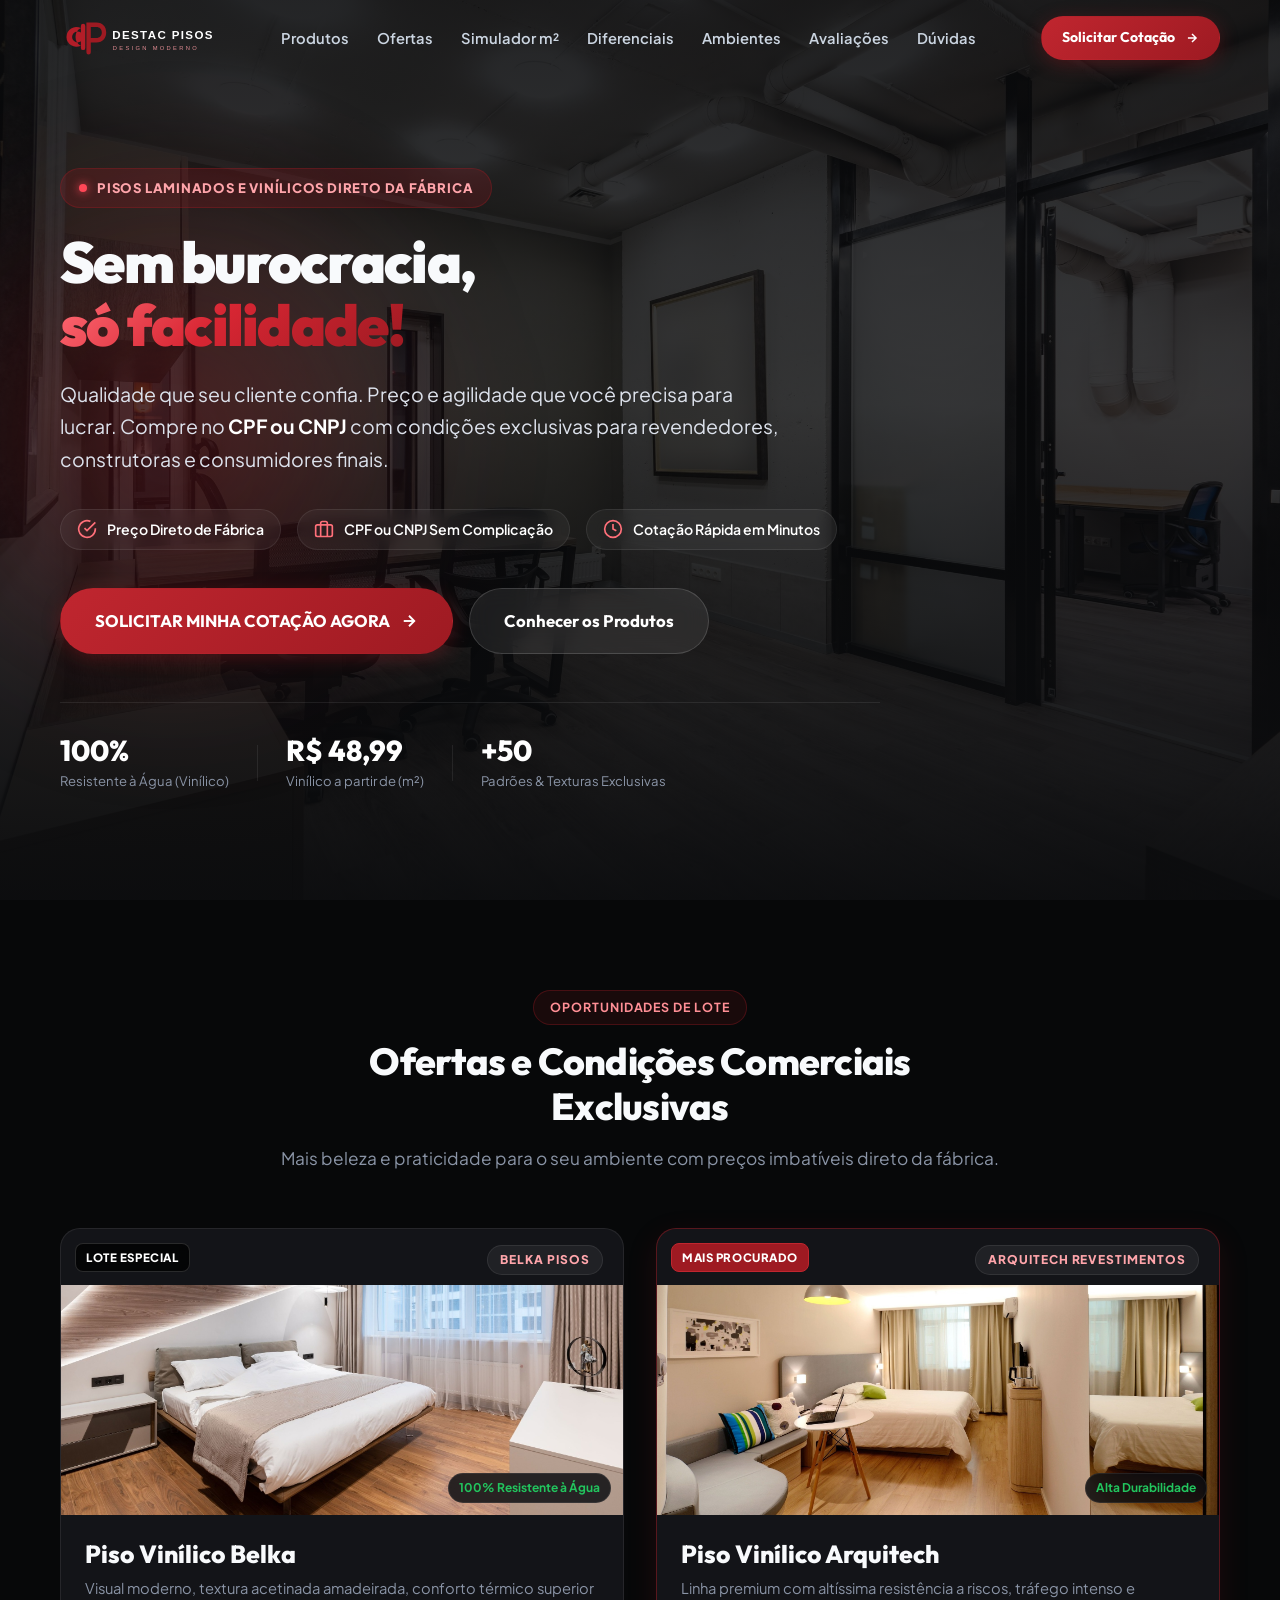
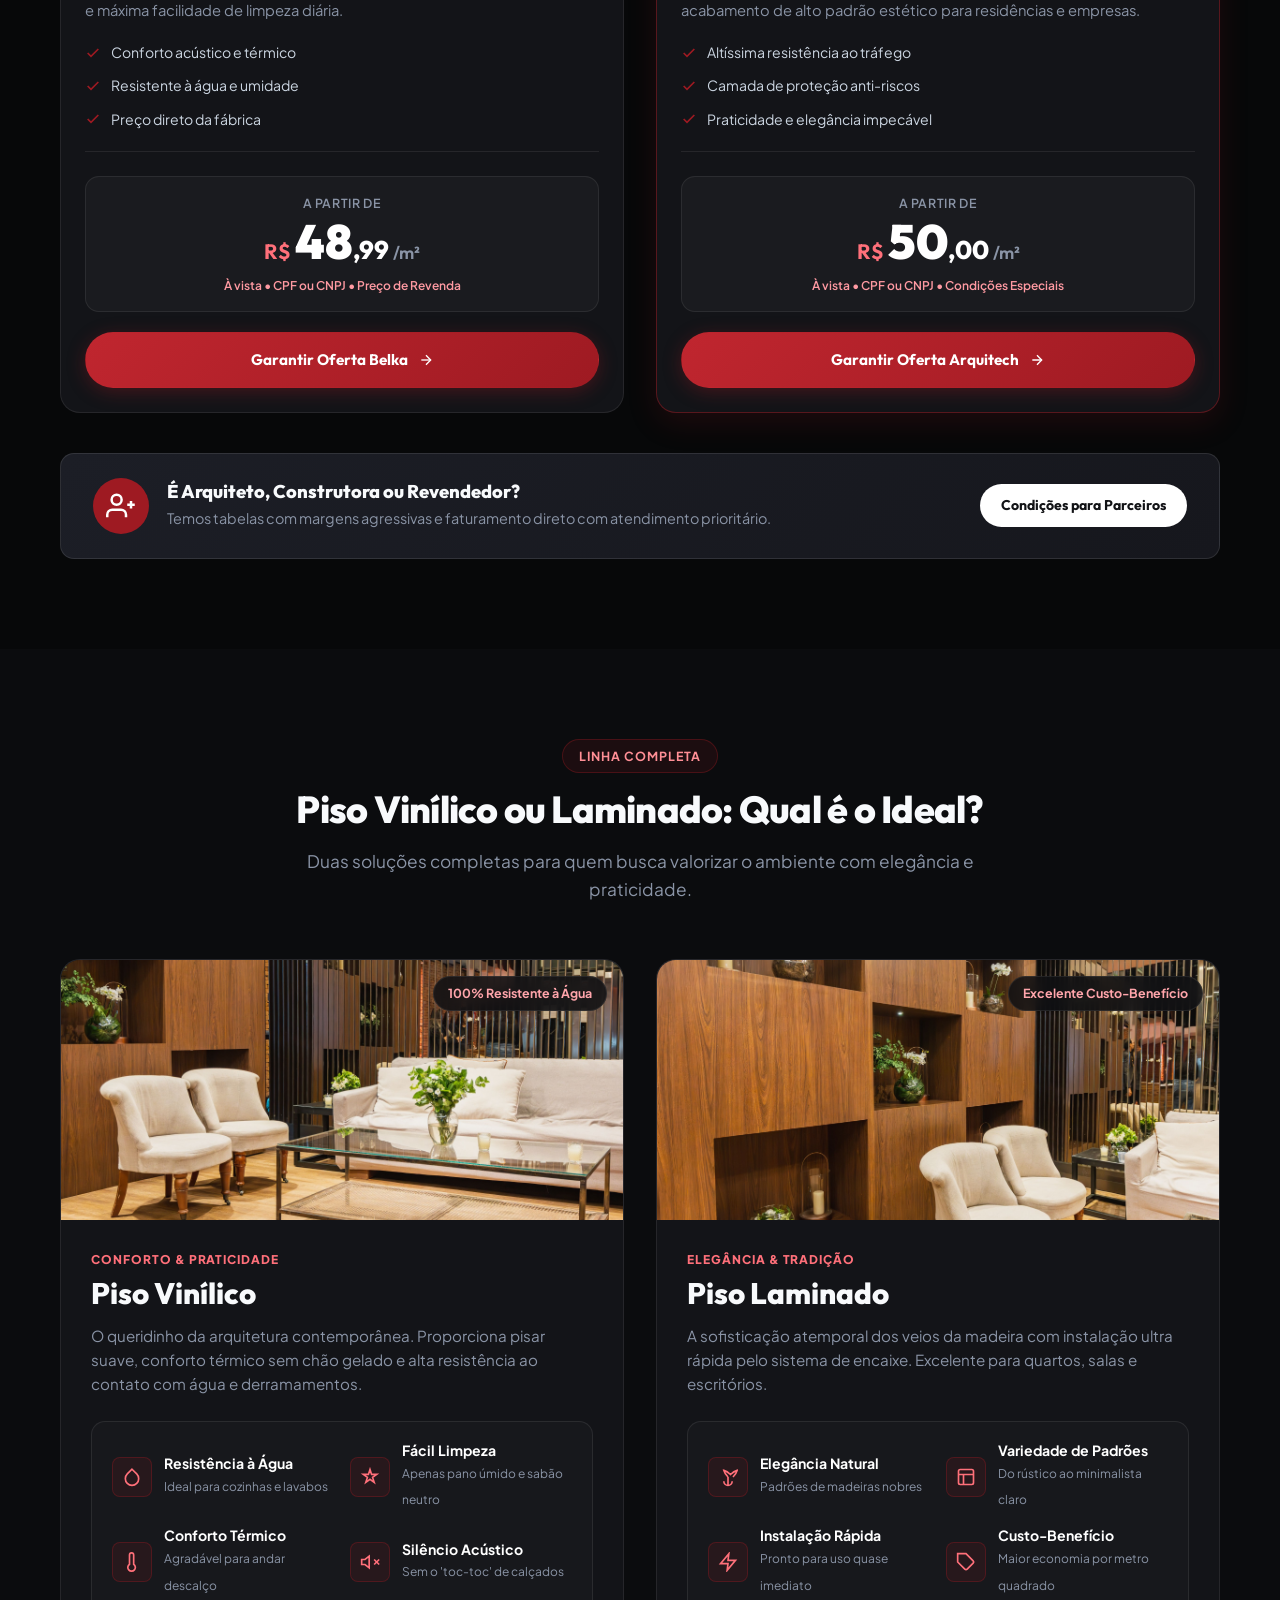
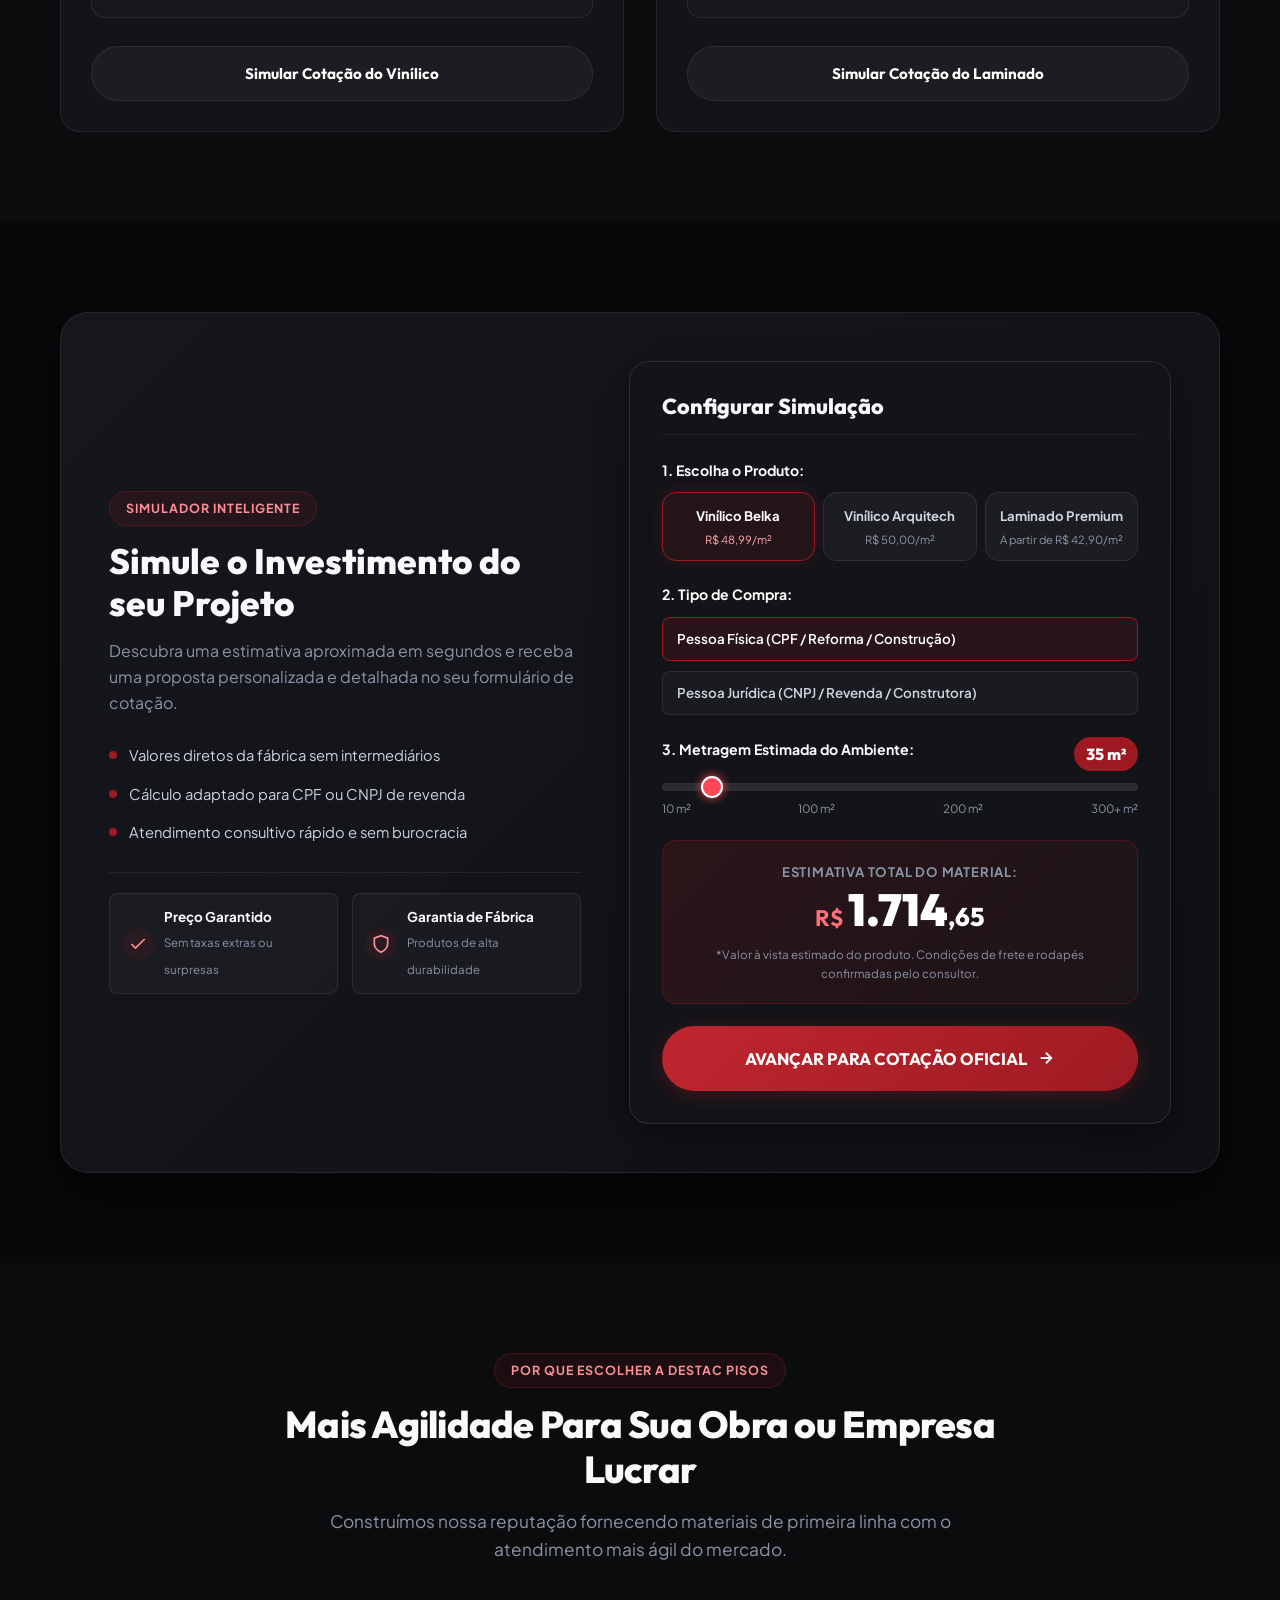
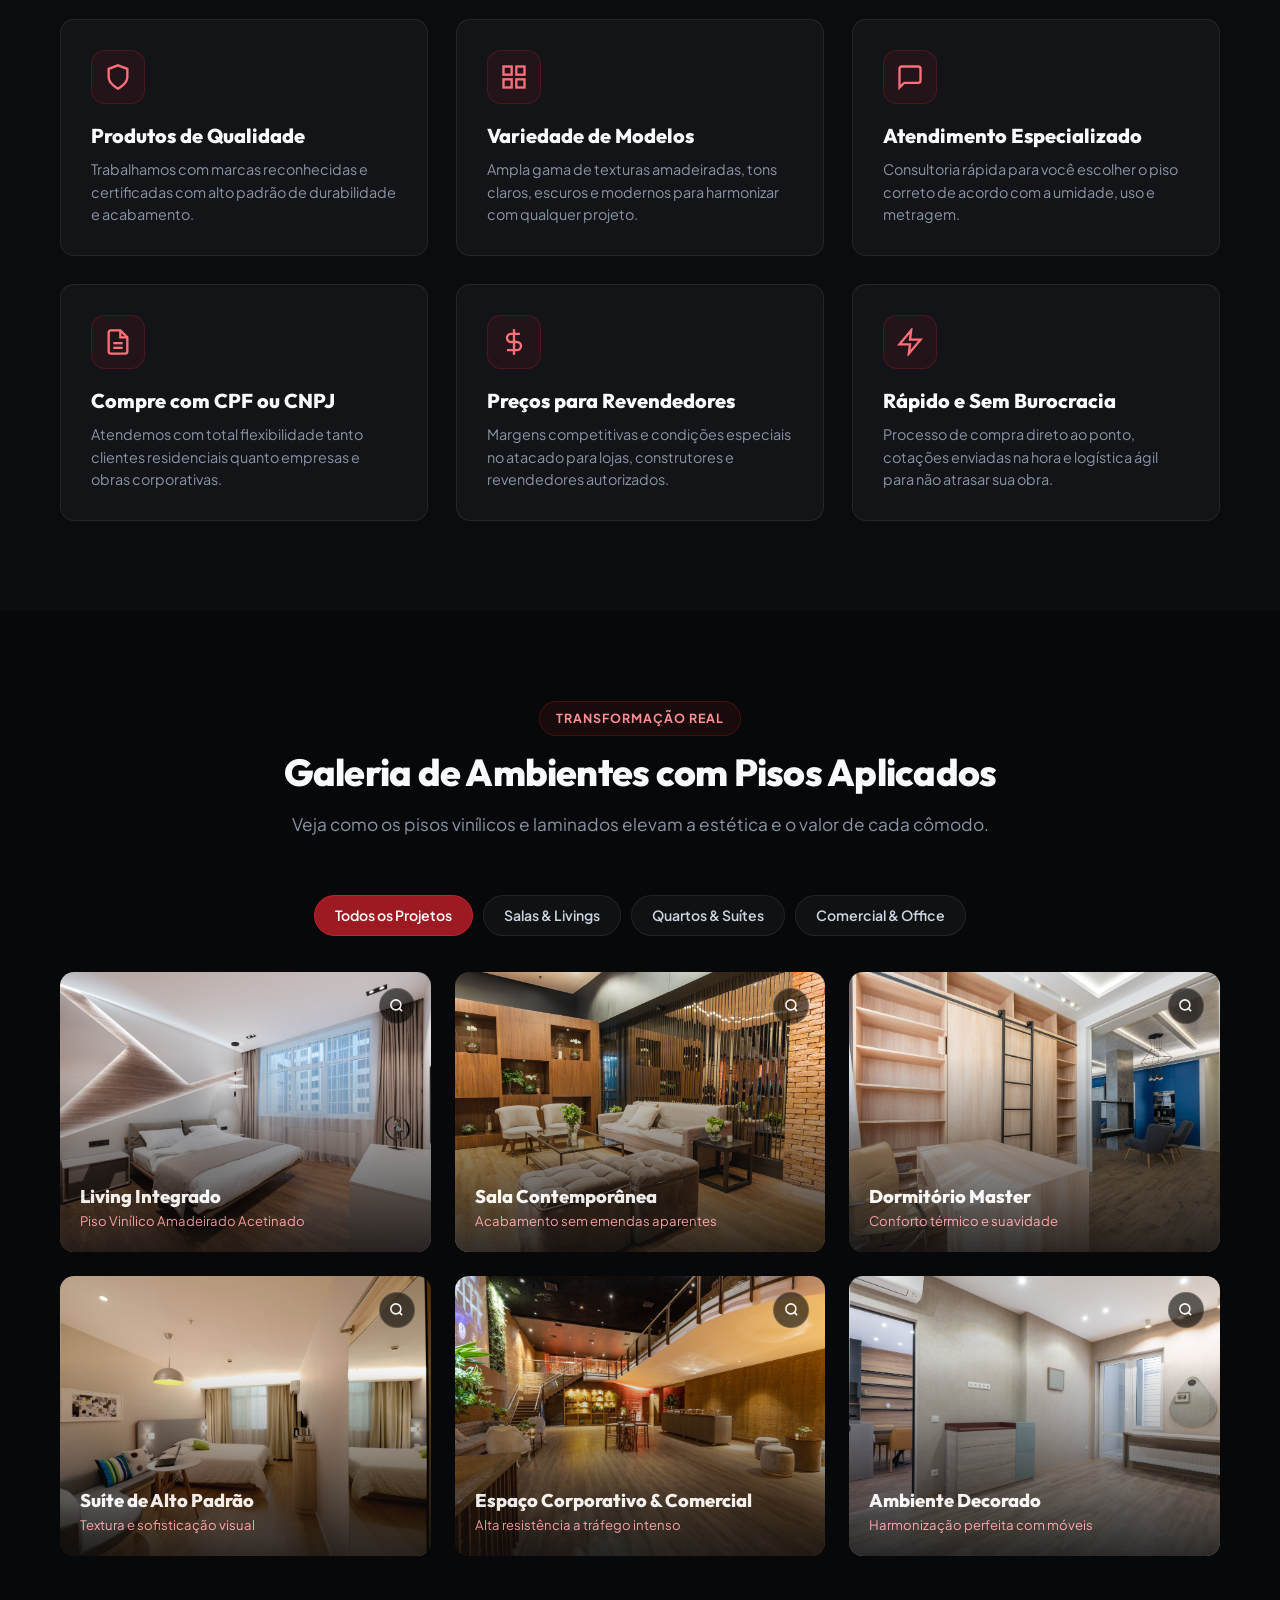
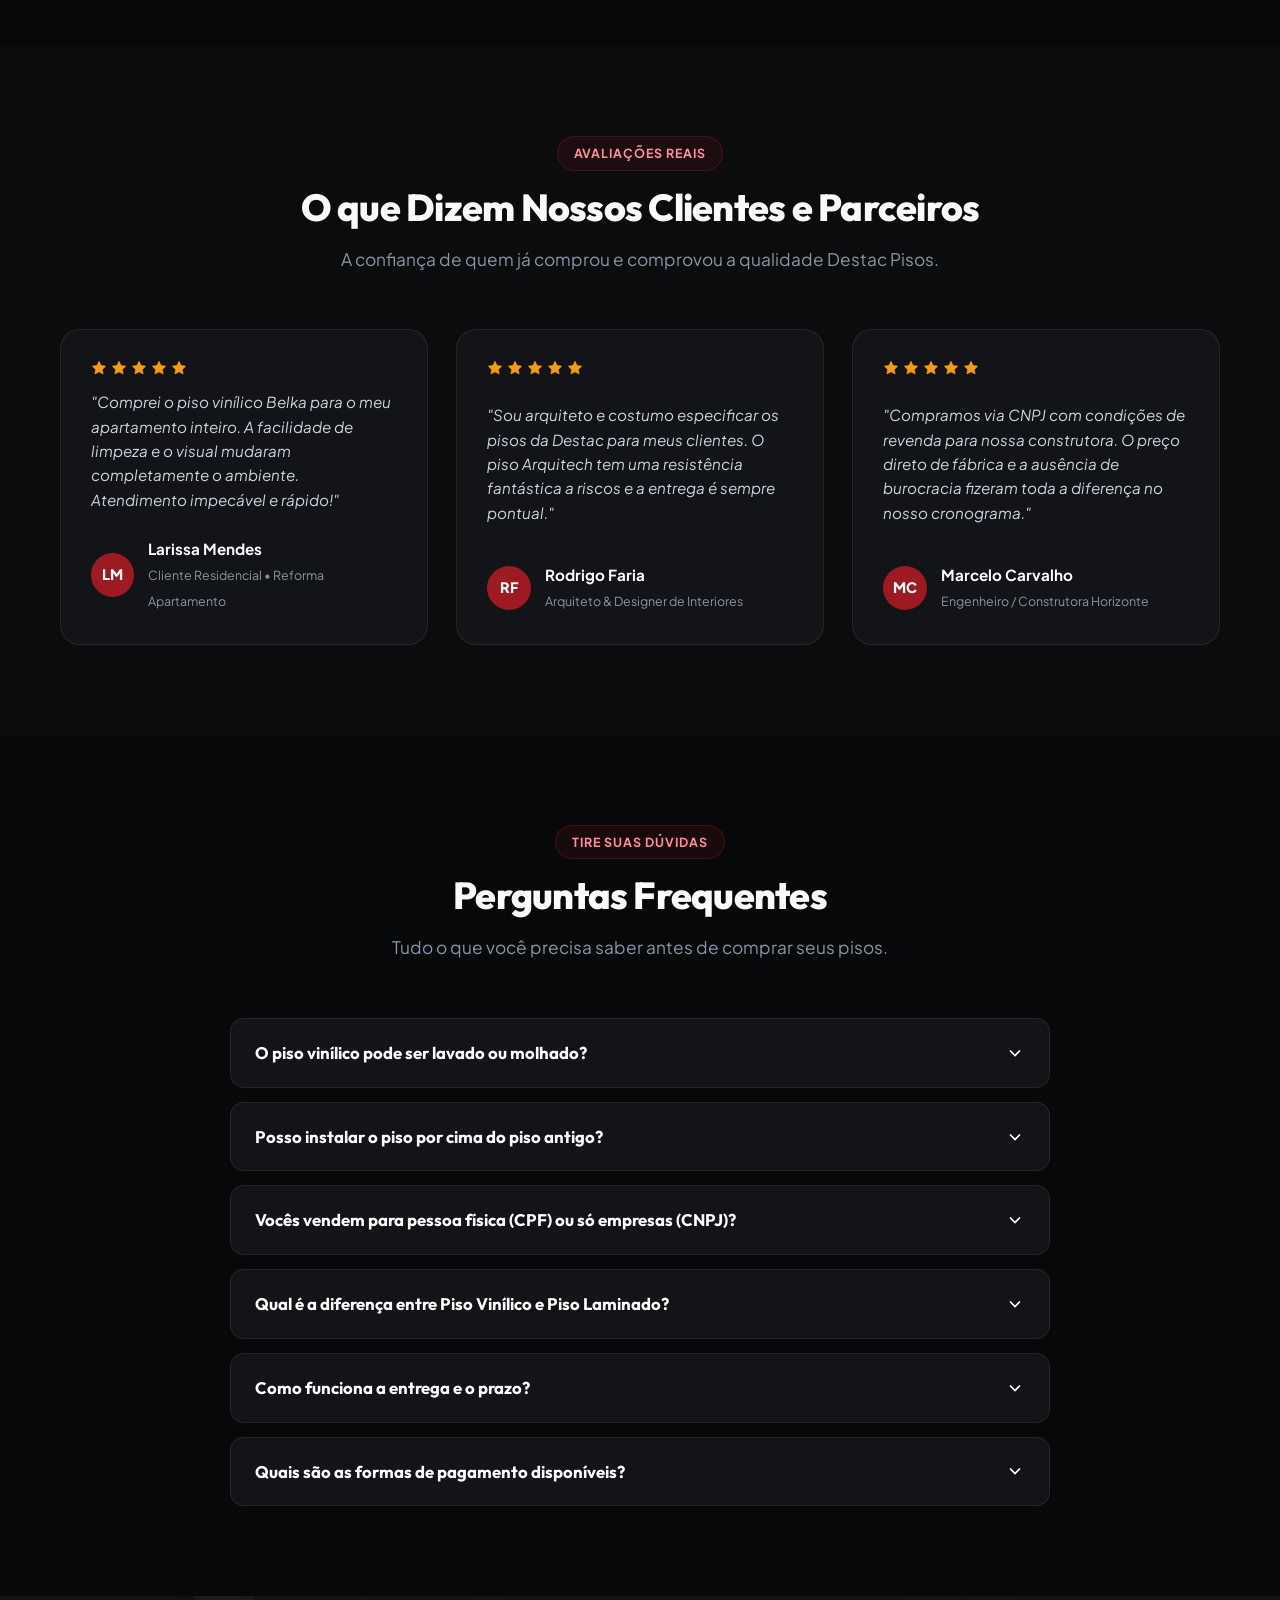
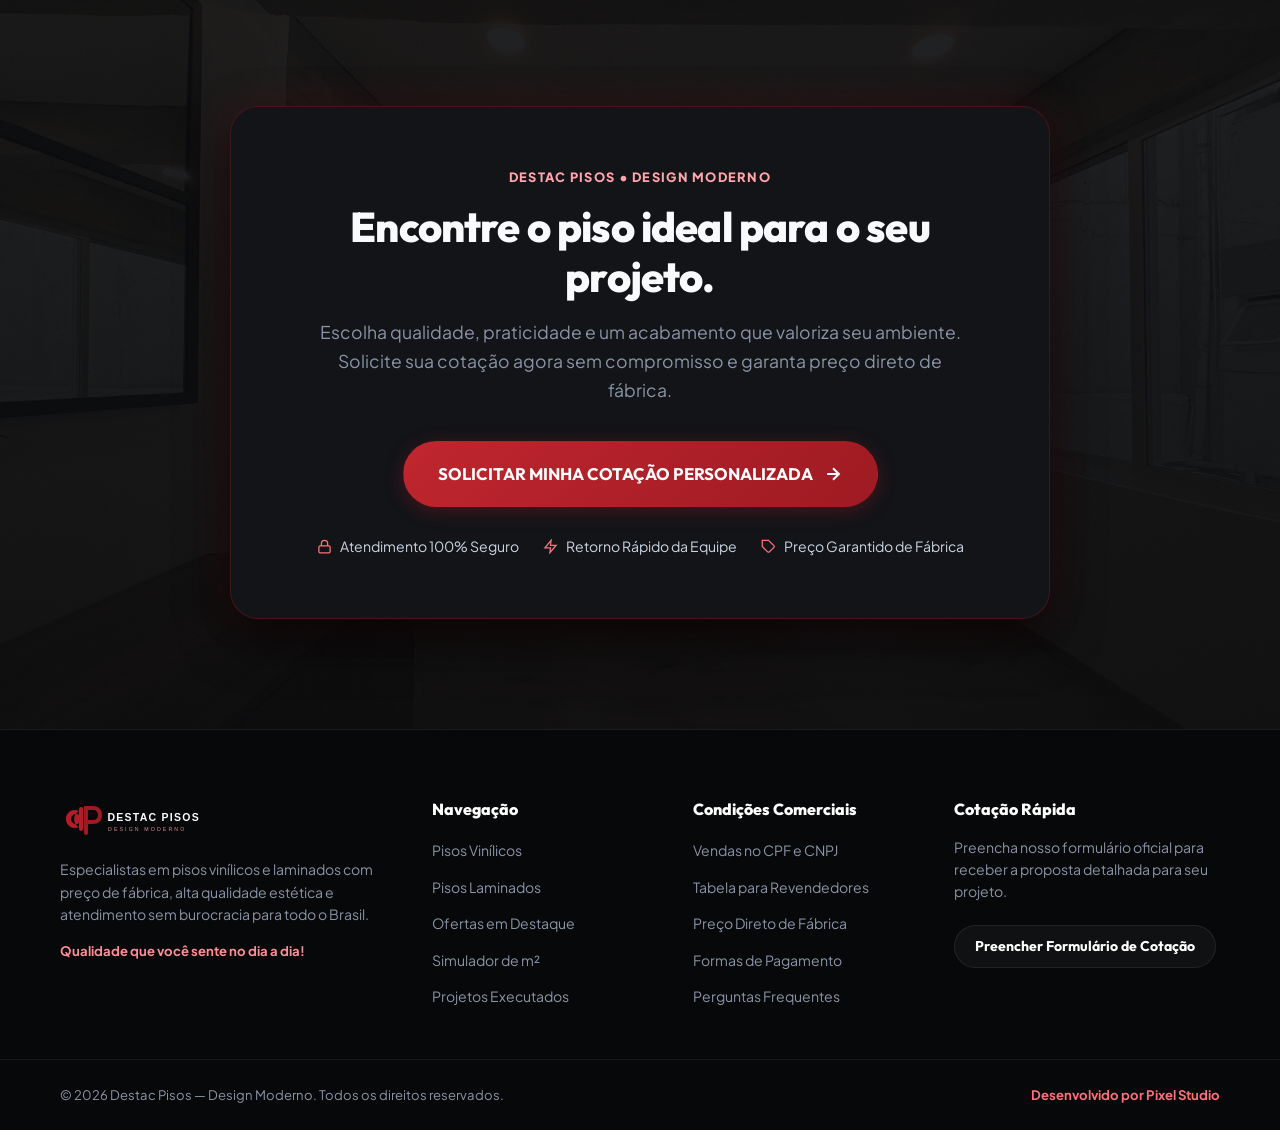
==== commit dba84e8d: "Refactor: remove duplicate header button, remove floating CTA, replace all remaining emojis with SVG" ====
--- a/index.html
+++ b/index.html
@@ -64,10 +64,6 @@
       </nav>
 
       <div class="header-actions">
-        <a href="#calculadora" class="btn btn-sm btn-outline header-sim-btn">
-          <svg width="15" height="15" viewBox="0 0 24 24" fill="none" stroke="currentColor" stroke-width="2"><rect x="4" y="2" width="16" height="20" rx="2"/><line x1="8" y1="6" x2="16" y2="6"/><line x1="16" y1="14" x2="16" y2="18"/><path d="M16 10h.01"/><path d="M12 10h.01"/><path d="M8 10h.01"/><path d="M12 14h.01"/><path d="M8 14h.01"/><path d="M12 18h.01"/><path d="M8 18h.01"/></svg>
-          Simulador
-        </a>
         <a href="#" class="btn btn-sm btn-primary header-cta-btn" data-cta="form" id="header-cta">
           <span>Solicitar Cotação</span>
           <svg width="14" height="14" viewBox="0 0 24 24" fill="none" stroke="currentColor" stroke-width="2.5"><path d="M5 12h14M12 5l7 7-7 7"/></svg>
@@ -647,7 +643,9 @@
           <div class="gallery-item" data-category="sala" onclick="openLightbox(0)">
             <img src="images/ambiente-living.jpg" alt="Sala de estar moderna com piso amadeirado" loading="lazy">
             <div class="gallery-overlay">
-              <span class="gallery-zoom-icon">🔍</span>
+              <span class="gallery-zoom-icon">
+                <svg width="15" height="15" viewBox="0 0 24 24" fill="none" stroke="currentColor" stroke-width="2.5"><circle cx="11" cy="11" r="8"/><line x1="21" y1="21" x2="16.65" y2="16.65"/></svg>
+              </span>
               <h4>Living Integrado</h4>
               <p>Piso Vinílico Amadeirado Acetinado</p>
             </div>
@@ -656,7 +654,9 @@
           <div class="gallery-item" data-category="sala" onclick="openLightbox(1)">
             <img src="images/ambiente-sala.jpg" alt="Living contemporâneo com piso vinílico" loading="lazy">
             <div class="gallery-overlay">
-              <span class="gallery-zoom-icon">🔍</span>
+              <span class="gallery-zoom-icon">
+                <svg width="15" height="15" viewBox="0 0 24 24" fill="none" stroke="currentColor" stroke-width="2.5"><circle cx="11" cy="11" r="8"/><line x1="21" y1="21" x2="16.65" y2="16.65"/></svg>
+              </span>
               <h4>Sala Contemporânea</h4>
               <p>Acabamento sem emendas aparentes</p>
             </div>
@@ -665,7 +665,9 @@
           <div class="gallery-item" data-category="quarto" onclick="openLightbox(2)">
             <img src="images/ambiente-quarto.jpg" alt="Quarto aconchegante com piso laminado" loading="lazy">
             <div class="gallery-overlay">
-              <span class="gallery-zoom-icon">🔍</span>
+              <span class="gallery-zoom-icon">
+                <svg width="15" height="15" viewBox="0 0 24 24" fill="none" stroke="currentColor" stroke-width="2.5"><circle cx="11" cy="11" r="8"/><line x1="21" y1="21" x2="16.65" y2="16.65"/></svg>
+              </span>
               <h4>Dormitório Master</h4>
               <p>Conforto térmico e suavidade</p>
             </div>
@@ -674,7 +676,9 @@
           <div class="gallery-item" data-category="quarto" onclick="openLightbox(3)">
             <img src="images/ambiente-suite.jpg" alt="Suíte elegante com piso amadeirado" loading="lazy">
             <div class="gallery-overlay">
-              <span class="gallery-zoom-icon">🔍</span>
+              <span class="gallery-zoom-icon">
+                <svg width="15" height="15" viewBox="0 0 24 24" fill="none" stroke="currentColor" stroke-width="2.5"><circle cx="11" cy="11" r="8"/><line x1="21" y1="21" x2="16.65" y2="16.65"/></svg>
+              </span>
               <h4>Suíte de Alto Padrão</h4>
               <p>Textura e sofisticação visual</p>
             </div>
@@ -683,7 +687,9 @@
           <div class="gallery-item" data-category="comercial" onclick="openLightbox(4)">
             <img src="images/ambiente-comercial.jpg" alt="Ambiente corporativo com piso vinílico resistente" loading="lazy">
             <div class="gallery-overlay">
-              <span class="gallery-zoom-icon">🔍</span>
+              <span class="gallery-zoom-icon">
+                <svg width="15" height="15" viewBox="0 0 24 24" fill="none" stroke="currentColor" stroke-width="2.5"><circle cx="11" cy="11" r="8"/><line x1="21" y1="21" x2="16.65" y2="16.65"/></svg>
+              </span>
               <h4>Espaço Corporativo & Comercial</h4>
               <p>Alta resistência a tráfego intenso</p>
             </div>
@@ -692,7 +698,9 @@
           <div class="gallery-item" data-category="sala" onclick="openLightbox(5)">
             <img src="images/ambiente-decor.jpg" alt="Decoração moderna com piso laminado" loading="lazy">
             <div class="gallery-overlay">
-              <span class="gallery-zoom-icon">🔍</span>
+              <span class="gallery-zoom-icon">
+                <svg width="15" height="15" viewBox="0 0 24 24" fill="none" stroke="currentColor" stroke-width="2.5"><circle cx="11" cy="11" r="8"/><line x1="21" y1="21" x2="16.65" y2="16.65"/></svg>
+              </span>
               <h4>Ambiente Decorado</h4>
               <p>Harmonização perfeita com móveis</p>
             </div>
@@ -718,7 +726,7 @@
     </div>
 
     <!-- ==========================================
-         PROVA SOCIAL & DEPOIMENTOS
+         PROVA SOCIAL & DEPOIMENTOS (ESTRELAS SVG)
          ========================================== -->
     <section class="section section-reviews" id="depoimentos">
       <div class="container">
@@ -731,7 +739,13 @@
         <div class="reviews-grid">
           
           <div class="review-card reveal-up">
-            <div class="review-stars">★★★★★</div>
+            <div class="review-stars">
+              <svg width="16" height="16" viewBox="0 0 24 24" fill="#F59E0B" stroke="#F59E0B"><polygon points="12 2 15.09 8.26 22 9.27 17 14.14 18.18 21.02 12 17.77 5.82 21.02 7 14.14 2 9.27 8.91 8.26 12 2"/></svg>
+              <svg width="16" height="16" viewBox="0 0 24 24" fill="#F59E0B" stroke="#F59E0B"><polygon points="12 2 15.09 8.26 22 9.27 17 14.14 18.18 21.02 12 17.77 5.82 21.02 7 14.14 2 9.27 8.91 8.26 12 2"/></svg>
+              <svg width="16" height="16" viewBox="0 0 24 24" fill="#F59E0B" stroke="#F59E0B"><polygon points="12 2 15.09 8.26 22 9.27 17 14.14 18.18 21.02 12 17.77 5.82 21.02 7 14.14 2 9.27 8.91 8.26 12 2"/></svg>
+              <svg width="16" height="16" viewBox="0 0 24 24" fill="#F59E0B" stroke="#F59E0B"><polygon points="12 2 15.09 8.26 22 9.27 17 14.14 18.18 21.02 12 17.77 5.82 21.02 7 14.14 2 9.27 8.91 8.26 12 2"/></svg>
+              <svg width="16" height="16" viewBox="0 0 24 24" fill="#F59E0B" stroke="#F59E0B"><polygon points="12 2 15.09 8.26 22 9.27 17 14.14 18.18 21.02 12 17.77 5.82 21.02 7 14.14 2 9.27 8.91 8.26 12 2"/></svg>
+            </div>
             <p class="review-text">
               "Comprei o piso vinílico Belka para o meu apartamento inteiro. A facilidade de limpeza e o visual mudaram completamente o ambiente. Atendimento impecável e rápido!"
             </p>
@@ -745,7 +759,13 @@
           </div>
 
           <div class="review-card reveal-up delay-1">
-            <div class="review-stars">★★★★★</div>
+            <div class="review-stars">
+              <svg width="16" height="16" viewBox="0 0 24 24" fill="#F59E0B" stroke="#F59E0B"><polygon points="12 2 15.09 8.26 22 9.27 17 14.14 18.18 21.02 12 17.77 5.82 21.02 7 14.14 2 9.27 8.91 8.26 12 2"/></svg>
+              <svg width="16" height="16" viewBox="0 0 24 24" fill="#F59E0B" stroke="#F59E0B"><polygon points="12 2 15.09 8.26 22 9.27 17 14.14 18.18 21.02 12 17.77 5.82 21.02 7 14.14 2 9.27 8.91 8.26 12 2"/></svg>
+              <svg width="16" height="16" viewBox="0 0 24 24" fill="#F59E0B" stroke="#F59E0B"><polygon points="12 2 15.09 8.26 22 9.27 17 14.14 18.18 21.02 12 17.77 5.82 21.02 7 14.14 2 9.27 8.91 8.26 12 2"/></svg>
+              <svg width="16" height="16" viewBox="0 0 24 24" fill="#F59E0B" stroke="#F59E0B"><polygon points="12 2 15.09 8.26 22 9.27 17 14.14 18.18 21.02 12 17.77 5.82 21.02 7 14.14 2 9.27 8.91 8.26 12 2"/></svg>
+              <svg width="16" height="16" viewBox="0 0 24 24" fill="#F59E0B" stroke="#F59E0B"><polygon points="12 2 15.09 8.26 22 9.27 17 14.14 18.18 21.02 12 17.77 5.82 21.02 7 14.14 2 9.27 8.91 8.26 12 2"/></svg>
+            </div>
             <p class="review-text">
               "Sou arquiteto e costumo especificar os pisos da Destac para meus clientes. O piso Arquitech tem uma resistência fantástica a riscos e a entrega é sempre pontual."
             </p>
@@ -759,7 +779,13 @@
           </div>
 
           <div class="review-card reveal-up delay-2">
-            <div class="review-stars">★★★★★</div>
+            <div class="review-stars">
+              <svg width="16" height="16" viewBox="0 0 24 24" fill="#F59E0B" stroke="#F59E0B"><polygon points="12 2 15.09 8.26 22 9.27 17 14.14 18.18 21.02 12 17.77 5.82 21.02 7 14.14 2 9.27 8.91 8.26 12 2"/></svg>
+              <svg width="16" height="16" viewBox="0 0 24 24" fill="#F59E0B" stroke="#F59E0B"><polygon points="12 2 15.09 8.26 22 9.27 17 14.14 18.18 21.02 12 17.77 5.82 21.02 7 14.14 2 9.27 8.91 8.26 12 2"/></svg>
+              <svg width="16" height="16" viewBox="0 0 24 24" fill="#F59E0B" stroke="#F59E0B"><polygon points="12 2 15.09 8.26 22 9.27 17 14.14 18.18 21.02 12 17.77 5.82 21.02 7 14.14 2 9.27 8.91 8.26 12 2"/></svg>
+              <svg width="16" height="16" viewBox="0 0 24 24" fill="#F59E0B" stroke="#F59E0B"><polygon points="12 2 15.09 8.26 22 9.27 17 14.14 18.18 21.02 12 17.77 5.82 21.02 7 14.14 2 9.27 8.91 8.26 12 2"/></svg>
+              <svg width="16" height="16" viewBox="0 0 24 24" fill="#F59E0B" stroke="#F59E0B"><polygon points="12 2 15.09 8.26 22 9.27 17 14.14 18.18 21.02 12 17.77 5.82 21.02 7 14.14 2 9.27 8.91 8.26 12 2"/></svg>
+            </div>
             <p class="review-text">
               "Compramos via CNPJ com condições de revenda para nossa construtora. O preço direto de fábrica e a ausência de burocracia fizeram toda a diferença no nosso cronograma."
             </p>
@@ -882,9 +908,18 @@
           </div>
 
           <div class="cta-guarantees">
-            <span>🔒 Atendimento 100% Seguro</span>
-            <span>⚡ Retorno Rápido da Equipe</span>
-            <span>🏷️ Preço Garantido de Fábrica</span>
+            <span class="guarantee-item">
+              <svg width="15" height="15" viewBox="0 0 24 24" fill="none" stroke="currentColor" stroke-width="2"><rect x="3" y="11" width="18" height="11" rx="2" ry="2"/><path d="M7 11V7a5 5 0 0 1 10 0v4"/></svg>
+              Atendimento 100% Seguro
+            </span>
+            <span class="guarantee-item">
+              <svg width="15" height="15" viewBox="0 0 24 24" fill="none" stroke="currentColor" stroke-width="2"><polygon points="13 2 3 14 12 14 11 22 21 10 12 10 13 2"/></svg>
+              Retorno Rápido da Equipe
+            </span>
+            <span class="guarantee-item">
+              <svg width="15" height="15" viewBox="0 0 24 24" fill="none" stroke="currentColor" stroke-width="2"><path d="M20.59 13.41l-7.17 7.17a2 2 0 0 1-2.83 0L2 12V2h10l8.59 8.59a2 2 0 0 1 0 2.82z"/><line x1="7" y1="7" x2="7.01" y2="7"/></svg>
+              Preço Garantido de Fábrica
+            </span>
           </div>
         </div>
       </div>
@@ -942,7 +977,7 @@
     <div class="footer-bottom">
       <div class="container footer-bottom-inner">
         <p>© 2026 Destac Pisos — Design Moderno. Todos os direitos reservados.</p>
-        <p class="footer-pixel">Desenvolvido por Pixel</p>
+        <p class="footer-pixel">Desenvolvido por Pixel Studio</p>
       </div>
     </div>
   </footer>
@@ -961,12 +996,6 @@
     </a>
   </div>
 
-  <!-- Botão Flutuante de Conversão (Respondi) -->
-  <a href="#" class="float-cta" aria-label="Solicitar Cotação" data-cta="form">
-    <svg width="24" height="24" viewBox="0 0 24 24" fill="none" stroke="currentColor" stroke-width="2.5"><path d="M14 2H6a2 2 0 0 0-2 2v16a2 2 0 0 0 2 2h12a2 2 0 0 0 2-2V8z"/><polyline points="14 2 14 8 20 8"/><line x1="16" y1="13" x2="8" y2="13"/><line x1="16" y1="17" x2="8" y2="17"/><polyline points="10 9 9 9 8 9"/></svg>
-    <span class="float-cta-tooltip">Solicitar Cotação Online</span>
-  </a>
-
   <script src="script.js"></script>
 </body>
 </html>
--- a/style.css
+++ b/style.css
@@ -1,6 +1,7 @@
 /* ==========================================================================
    DESTAC PISOS — DESIGN MODERNO
-   Design System & Estilos de Alta Conversão (Pixel Studio)
+   Design System & Estilos de Alta Conversão
+   Pixel Studio
    ========================================================================== */
 
 /* ── Custom Properties & Tokens ────────────────────────────────────────── */
@@ -18,7 +19,7 @@
   --bg-card: #131418;
   --bg-card-hover: #1A1C22;
   --bg-elevated: #20232B;
-  --bg-glass: rgba(19, 20, 24, 0.82);
+  --bg-glass: rgba(19, 20, 24, 0.88);
   
   /* Acentos & Madeiras */
   --wood-warm: #D4A373;
@@ -234,7 +235,7 @@
   transform: translateY(-2px);
 }
 
-.btn-sm { padding: 9px 18px; font-size: 0.85rem; }
+.btn-sm { padding: 9px 20px; font-size: 0.88rem; }
 .btn-lg { padding: 18px 34px; font-size: 1.05rem; }
 .btn-block { width: 100%; }
 
@@ -282,7 +283,7 @@
 .nav-list {
   display: flex;
   align-items: center;
-  gap: 26px;
+  gap: 28px;
 }
 
 .nav-link {
@@ -315,7 +316,8 @@
 .header-actions {
   display: flex;
   align-items: center;
-  gap: 12px;
+  gap: 16px;
+  margin-left: 20px;
 }
 
 .menu-toggle {
@@ -923,8 +925,8 @@
 }
 
 .spec-svg-wrap {
-  width: 38px;
-  height: 38px;
+  width: 40px;
+  height: 40px;
   border-radius: var(--radius-sm);
   background: var(--ruby-soft);
   border: 1px solid var(--border-ruby);
@@ -1371,14 +1373,15 @@
   position: absolute;
   top: 16px;
   right: 16px;
-  background: rgba(0, 0, 0, 0.6);
+  background: rgba(0, 0, 0, 0.65);
+  border: 1px solid rgba(255, 255, 255, 0.15);
   width: 36px;
   height: 36px;
   border-radius: 50%;
   display: flex;
   align-items: center;
   justify-content: center;
-  font-size: 0.9rem;
+  color: #FFF;
 }
 
 .gallery-overlay h4 {
@@ -1499,9 +1502,10 @@
 }
 
 .review-stars {
+  display: flex;
+  align-items: center;
+  gap: 4px;
   color: #F59E0B;
-  font-size: 1.15rem;
-  letter-spacing: 2px;
   margin-bottom: 14px;
 }
 
@@ -1694,8 +1698,19 @@
   justify-content: center;
   flex-wrap: wrap;
   gap: 24px;
-  font-size: 0.84rem;
-  color: var(--text-muted);
+  font-size: 0.88rem;
+  color: var(--text-muted);
+}
+
+.guarantee-item {
+  display: flex;
+  align-items: center;
+  gap: 8px;
+  color: var(--text-body);
+}
+
+.guarantee-item svg {
+  color: #FF707A;
 }
 
 /* ── Rodapé ─────────────────────────────────────────────────────────────── */
@@ -1782,58 +1797,6 @@
 .footer-pixel {
   color: #FF707A;
   font-weight: 700;
-}
-
-/* ── Floating CTA Button (Respondi) ──────────────────────────────────────── */
-.float-cta {
-  position: fixed;
-  bottom: 28px;
-  right: 28px;
-  width: 58px;
-  height: 58px;
-  border-radius: 50%;
-  background: linear-gradient(135deg, var(--ruby-light) 0%, var(--ruby-primary) 100%);
-  color: #FFFFFF;
-  display: flex;
-  align-items: center;
-  justify-content: center;
-  z-index: 99;
-  box-shadow: 0 8px 24px var(--ruby-glow);
-  transition: all var(--transition-smooth);
-  animation: float-pulse 3.5s infinite;
-}
-
-@keyframes float-pulse {
-  0%, 100% { box-shadow: 0 8px 24px var(--ruby-glow); }
-  50% { box-shadow: 0 12px 32px rgba(192, 38, 47, 0.6); }
-}
-
-.float-cta:hover {
-  transform: scale(1.1);
-  box-shadow: 0 14px 36px rgba(192, 38, 47, 0.7);
-}
-
-.float-cta-tooltip {
-  position: absolute;
-  right: 70px;
-  background: #111;
-  color: #FFF;
-  padding: 6px 14px;
-  border-radius: var(--radius-sm);
-  font-size: 0.78rem;
-  font-weight: 700;
-  white-space: nowrap;
-  pointer-events: none;
-  opacity: 0;
-  transform: translateX(10px);
-  transition: all var(--transition-fast);
-  box-shadow: 0 4px 14px rgba(0,0,0,0.5);
-  border: 1px solid var(--border-light);
-}
-
-.float-cta:hover .float-cta-tooltip {
-  opacity: 1;
-  transform: translateX(0);
 }
 
 /* ── Mobile Sticky Bar ───────────────────────────────────────────────────── */
@@ -1901,7 +1864,7 @@
 }
 
 @media (max-width: 768px) {
-  .nav-menu, .header-sim-btn { display: none; }
+  .nav-menu { display: none; }
   .menu-toggle { display: flex; }
   
   .hero { padding: 110px 0 60px; min-height: auto; }
@@ -1927,7 +1890,6 @@
   .footer-container { grid-template-columns: 1fr; gap: 32px; }
   
   .mobile-sticky-bar { display: flex; }
-  .float-cta { bottom: 76px; right: 18px; width: 50px; height: 50px; }
 }
 
 @media (max-width: 480px) {
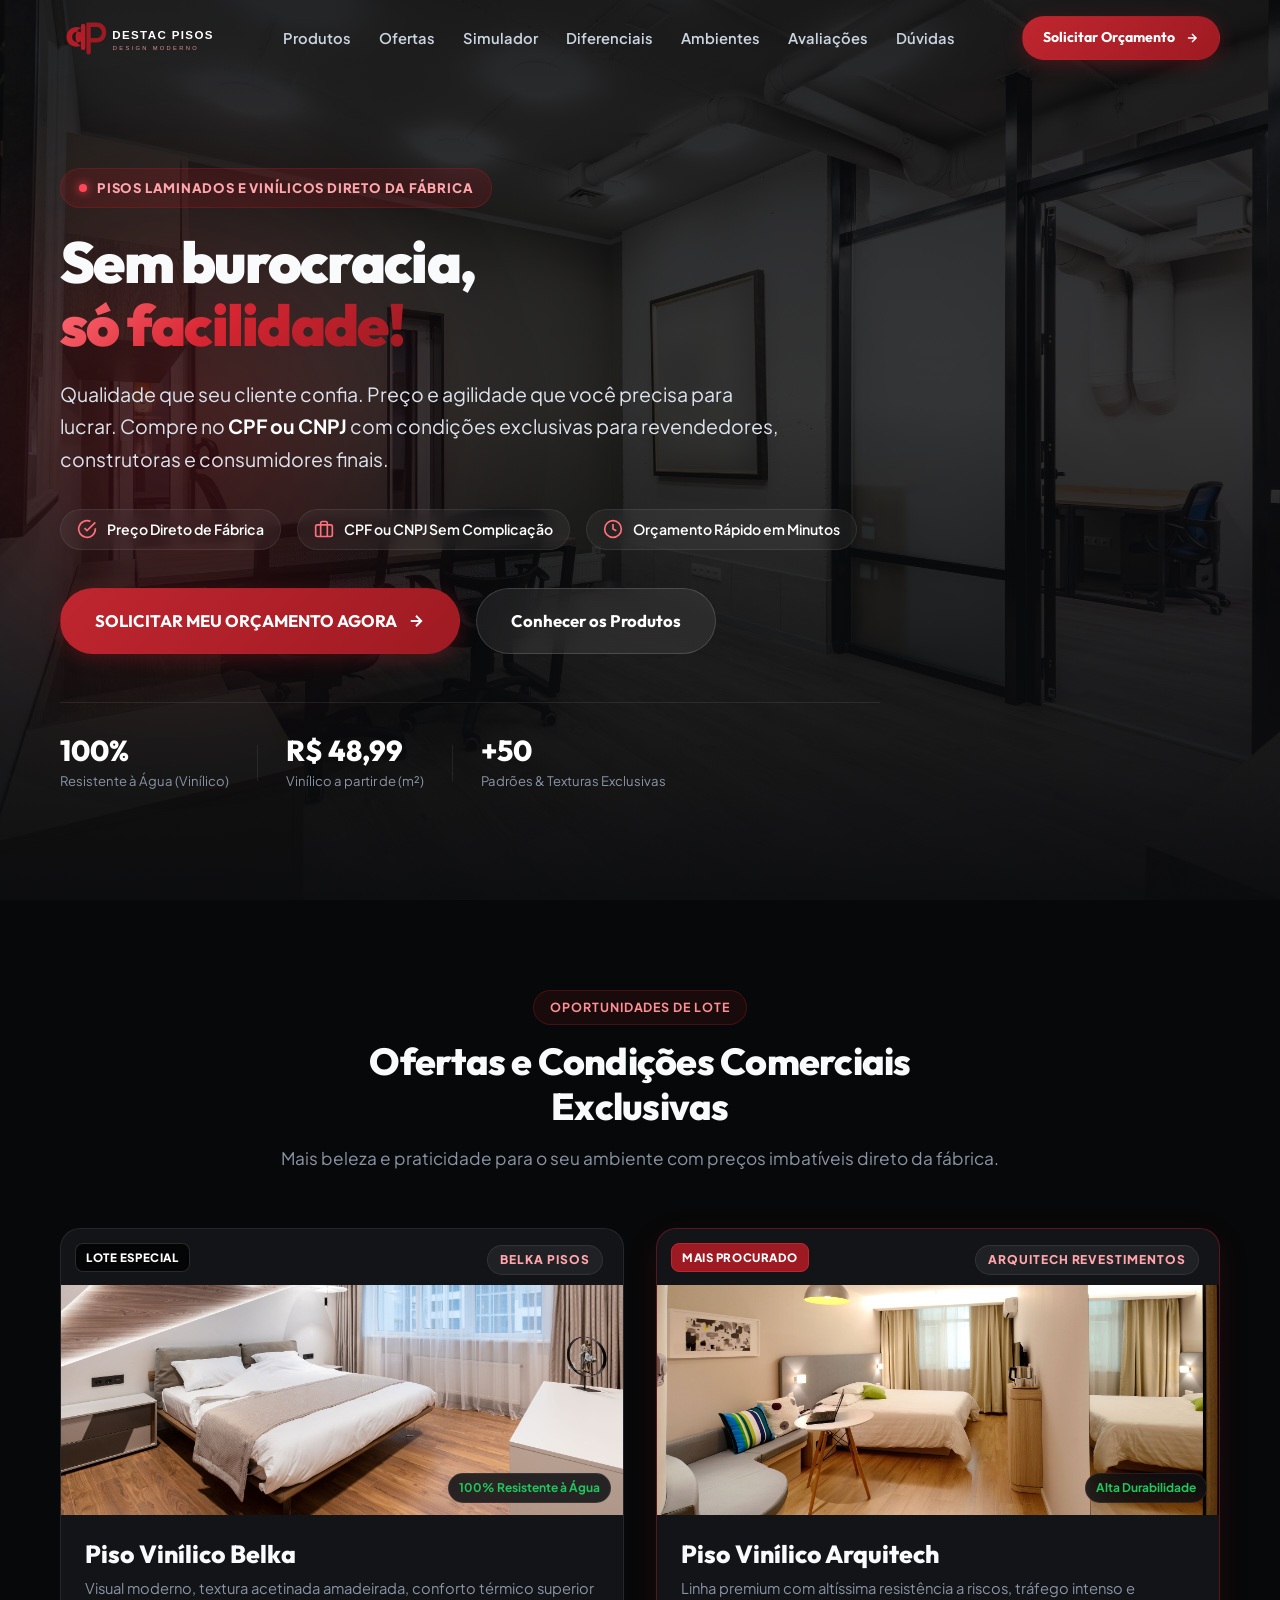
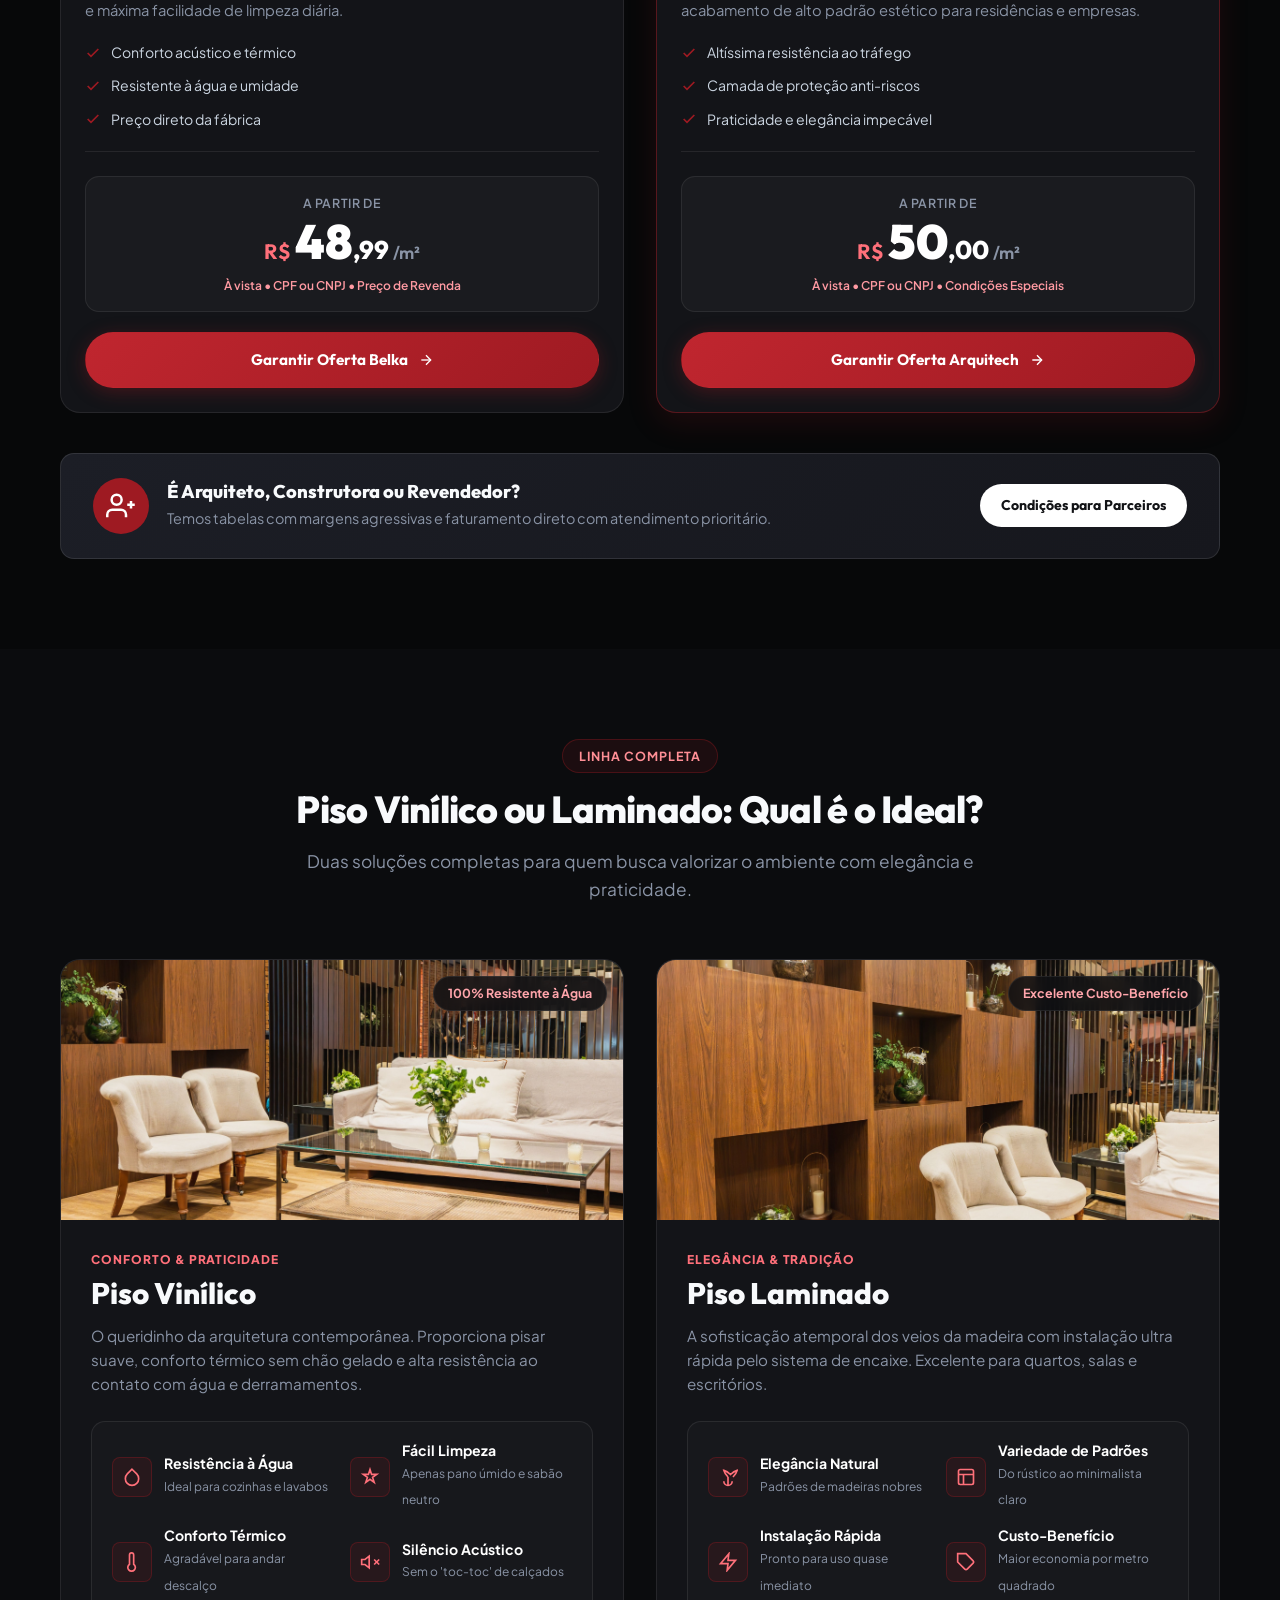
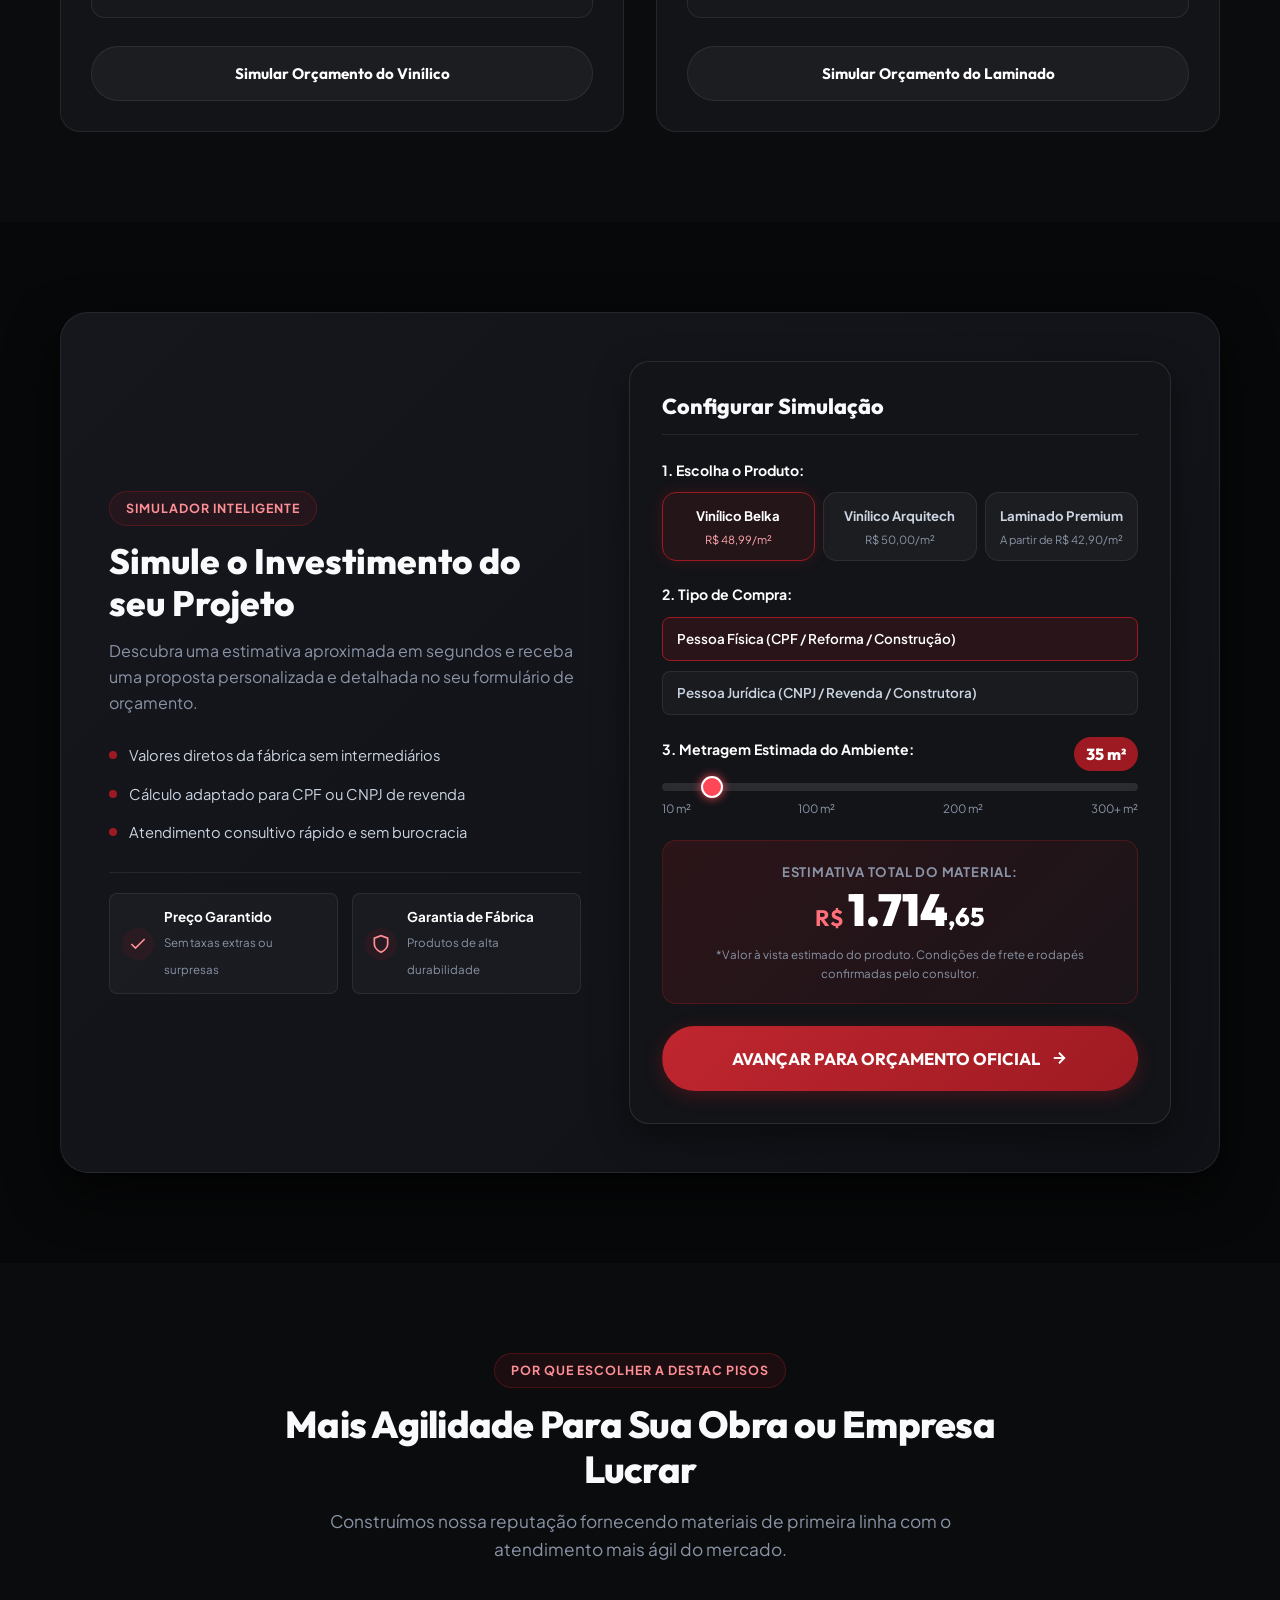
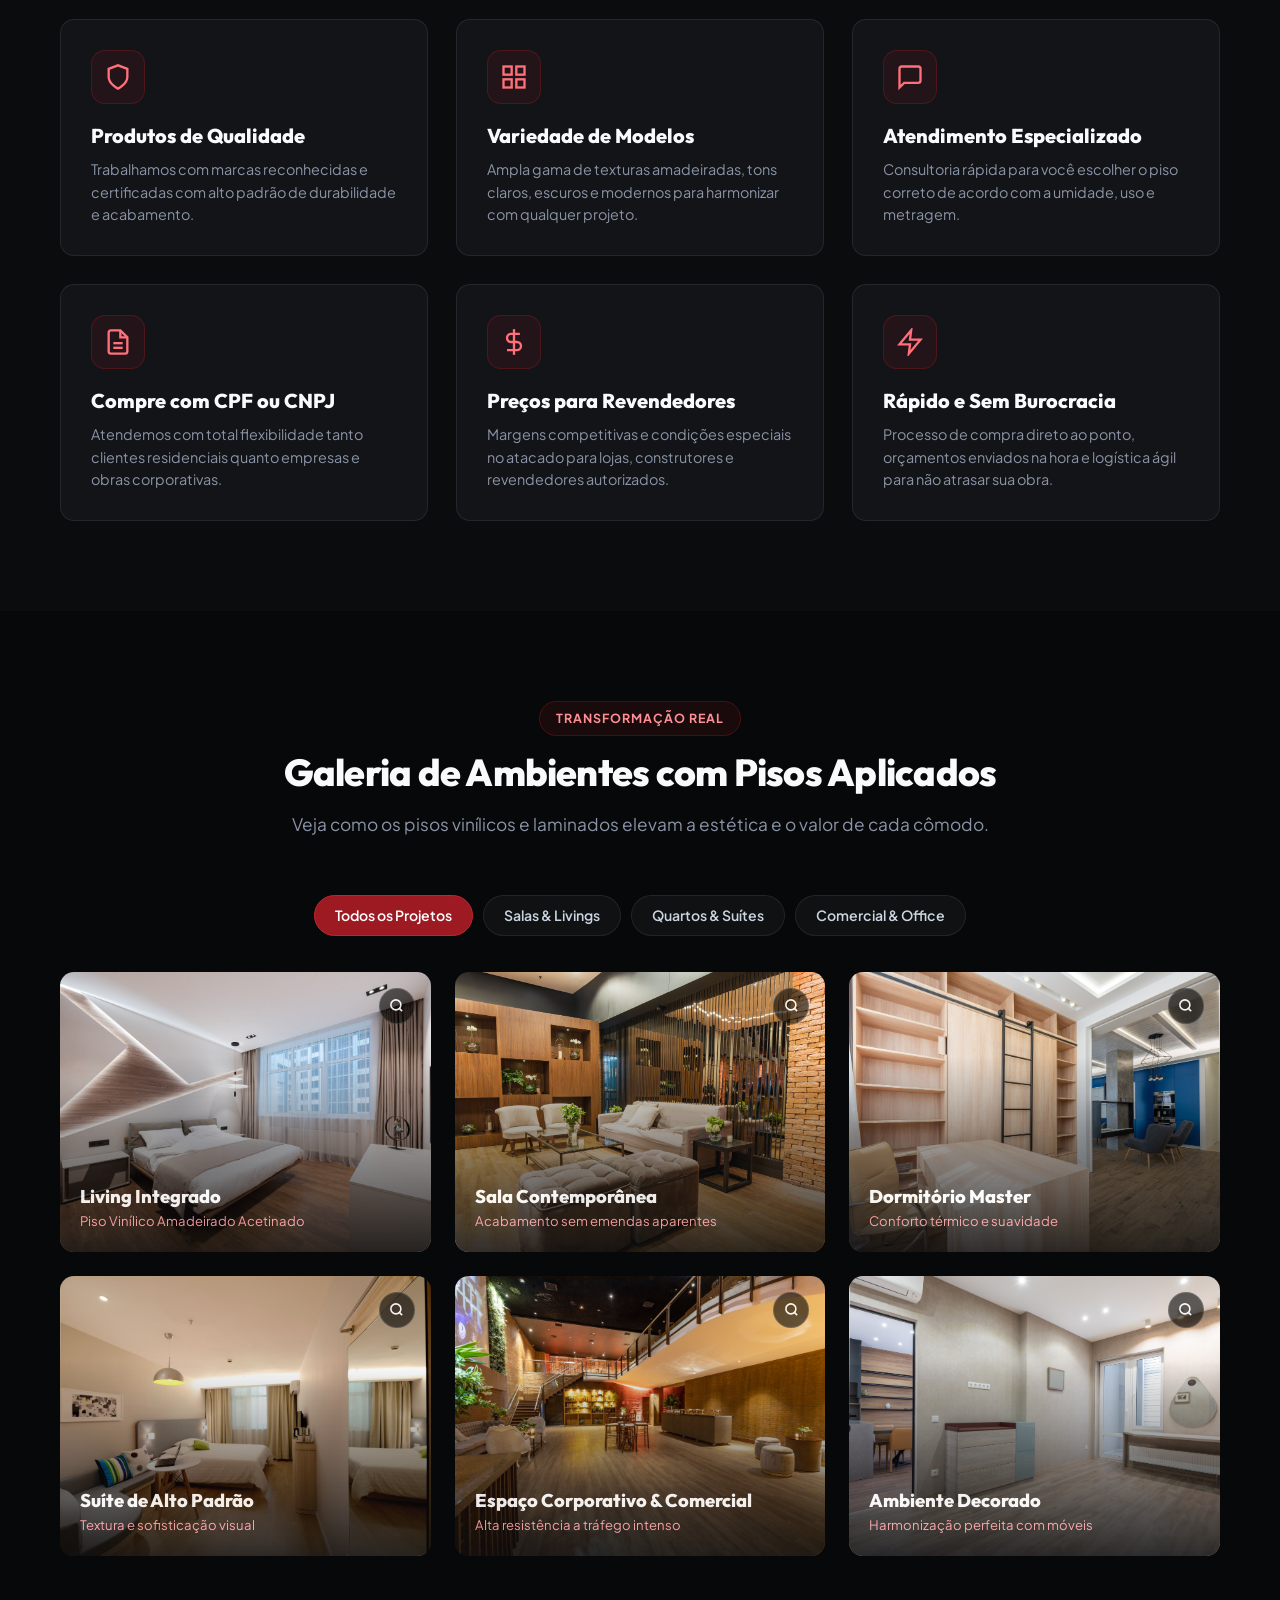
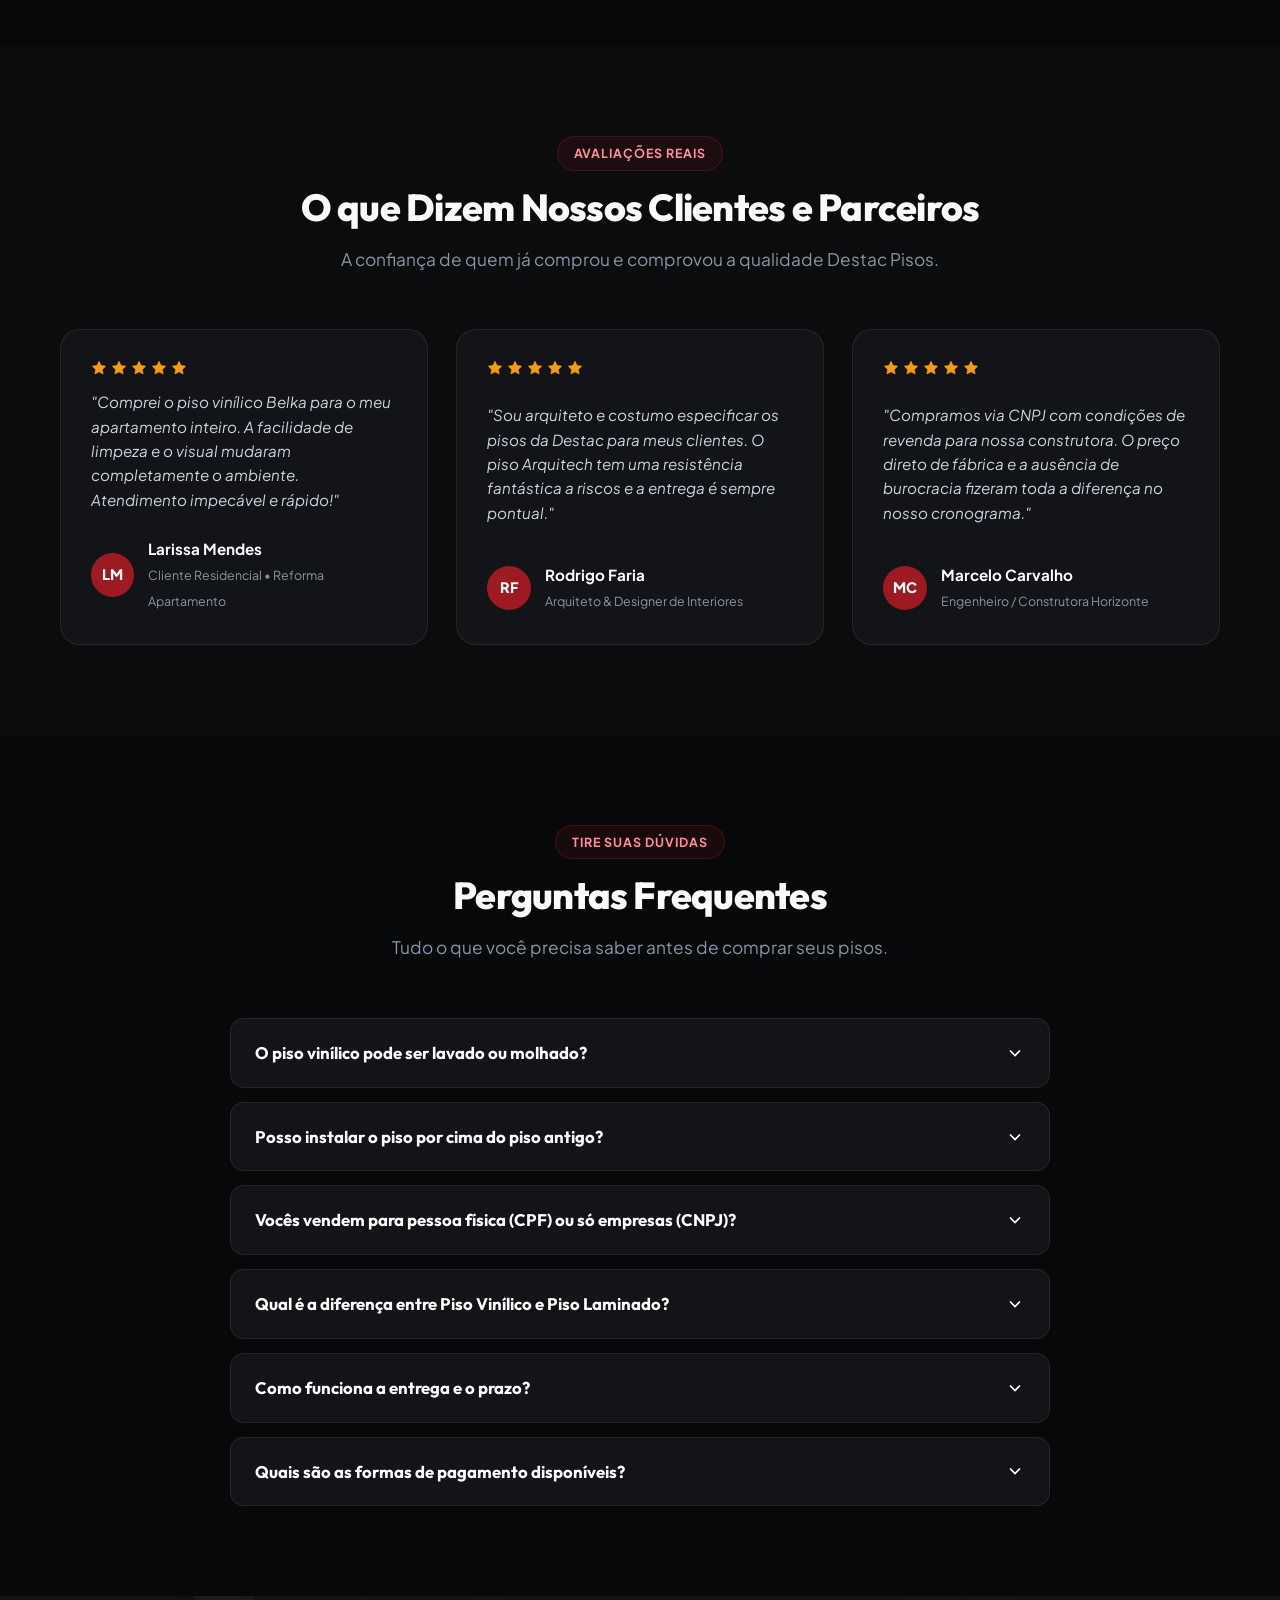
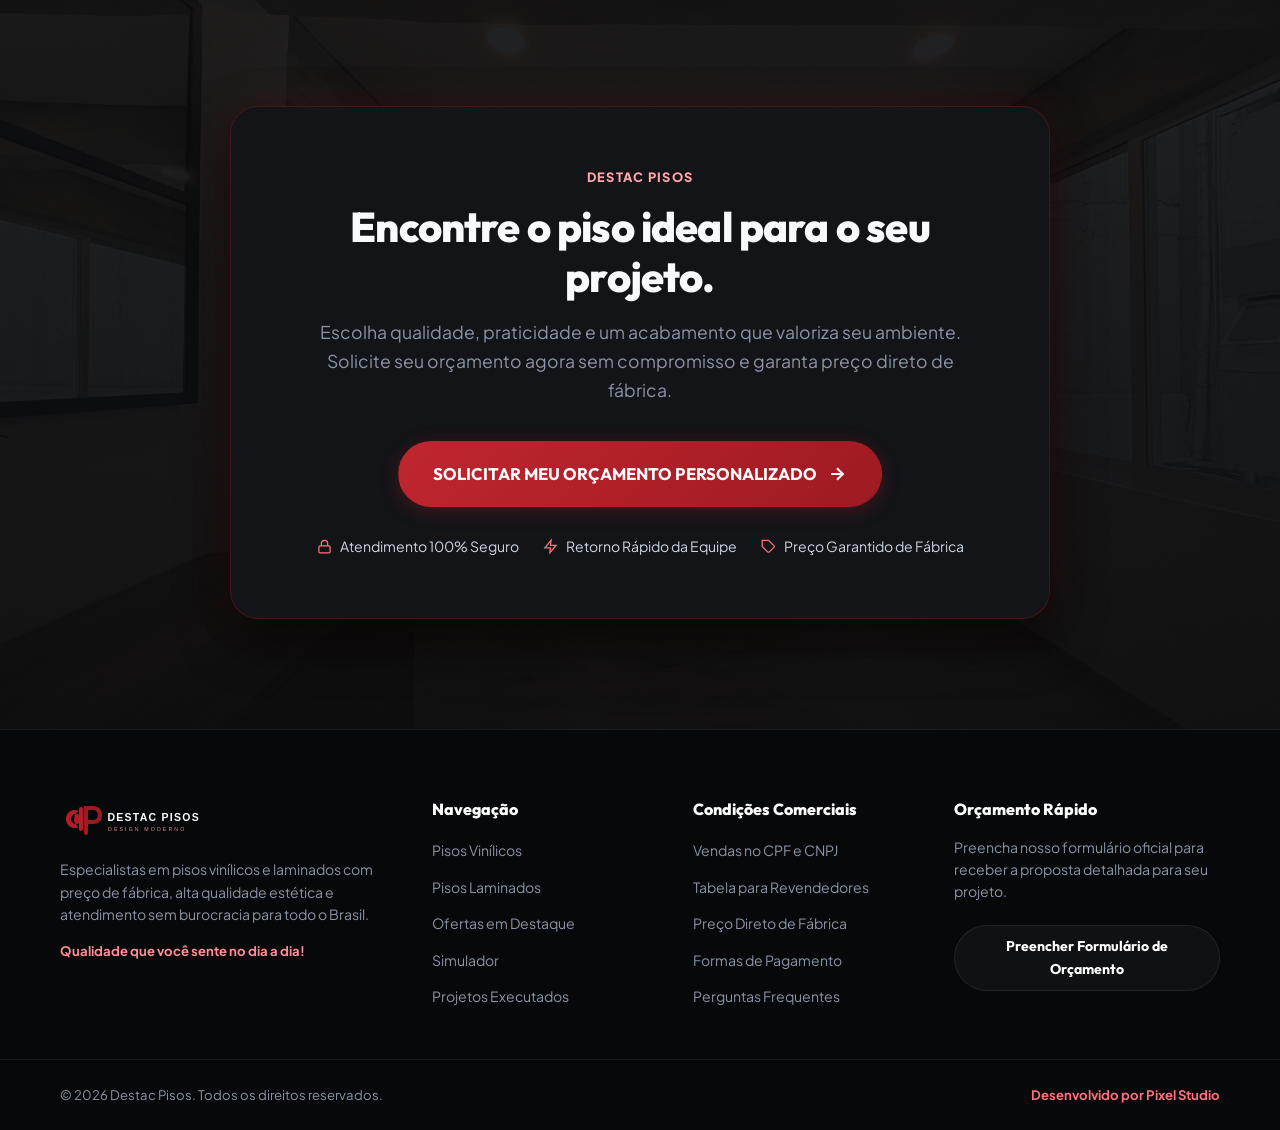
==== commit 6d658859: "Refactor: change all mentions of cotação to Orçamento, simplify header nav to Simulador, and clean f" ====
--- a/index.html
+++ b/index.html
@@ -5,8 +5,8 @@
   <meta name="viewport" content="width=device-width, initial-scale=1.0">
   
   <title>Destac Pisos | Pisos Laminados e Vinílicos a Preço de Revenda — Sem Burocracia</title>
-  <meta name="description" content="Pisos Laminados e Vinílicos com preço direto de fábrica. Compre no CPF ou CNPJ com condições especiais para revendedores. Solicite sua cotação rápida sem burocracia!">
-  <meta name="keywords" content="destac pisos, piso vinilico, piso laminado, piso vinilico belka, piso vinilico arquitech, pisos atacado revenda, pisos sem burocracia, cotação piso vinilico">
+  <meta name="description" content="Pisos Laminados e Vinílicos com preço direto de fábrica. Compre no CPF ou CNPJ com condições especiais para revendedores. Solicite seu orçamento rápido sem burocracia!">
+  <meta name="keywords" content="destac pisos, piso vinilico, piso laminado, piso vinilico belka, piso vinilico arquitech, pisos atacado revenda, pisos sem burocracia, orçamento piso vinilico">
 
   <!-- OpenGraph Meta Tags -->
   <meta property="og:type" content="website">
@@ -32,7 +32,7 @@
   {
     "@context": "https://schema.org",
     "@type": "HomeGoodsStore",
-    "name": "Destac Pisos — Design Moderno",
+    "name": "Destac Pisos",
     "image": "https://pixelstudio-land.github.io/Destac/images/hero-bg.jpg",
     "description": "Distribuição e venda de pisos laminados e vinílicos de alta qualidade a preço de revenda para CPF e CNPJ.",
     "priceRange": "R$ 48,99 - R$ 150,00",
@@ -55,7 +55,7 @@
         <ul class="nav-list">
           <li><a href="#produtos" class="nav-link">Produtos</a></li>
           <li><a href="#ofertas" class="nav-link">Ofertas</a></li>
-          <li><a href="#calculadora" class="nav-link">Simulador m²</a></li>
+          <li><a href="#calculadora" class="nav-link">Simulador</a></li>
           <li><a href="#diferenciais" class="nav-link">Diferenciais</a></li>
           <li><a href="#galeria" class="nav-link">Ambientes</a></li>
           <li><a href="#depoimentos" class="nav-link">Avaliações</a></li>
@@ -65,7 +65,7 @@
 
       <div class="header-actions">
         <a href="#" class="btn btn-sm btn-primary header-cta-btn" data-cta="form" id="header-cta">
-          <span>Solicitar Cotação</span>
+          <span>Solicitar Orçamento</span>
           <svg width="14" height="14" viewBox="0 0 24 24" fill="none" stroke="currentColor" stroke-width="2.5"><path d="M5 12h14M12 5l7 7-7 7"/></svg>
         </a>
         <button class="menu-toggle" id="menu-toggle" aria-label="Abrir Menu" aria-expanded="false">
@@ -84,7 +84,7 @@
     <ul class="mobile-nav-list">
       <li><a href="#produtos" class="mobile-nav-link">Produtos</a></li>
       <li><a href="#ofertas" class="mobile-nav-link">Ofertas Especiais</a></li>
-      <li><a href="#calculadora" class="mobile-nav-link">Simulador de m²</a></li>
+      <li><a href="#calculadora" class="mobile-nav-link">Simulador</a></li>
       <li><a href="#diferenciais" class="mobile-nav-link">Diferenciais</a></li>
       <li><a href="#galeria" class="mobile-nav-link">Galeria de Ambientes</a></li>
       <li><a href="#depoimentos" class="mobile-nav-link">Depoimentos</a></li>
@@ -92,7 +92,7 @@
     </ul>
     <div class="mobile-drawer-footer">
       <a href="#" class="btn btn-primary btn-block" data-cta="form">
-        Iniciar Cotação Oficial
+        Iniciar Orçamento Oficial
       </a>
       <p class="mobile-drawer-note">Atendimento rápido para CPF e CNPJ</p>
     </div>
@@ -143,13 +143,13 @@
               <div class="badge-icon">
                 <svg width="20" height="20" viewBox="0 0 24 24" fill="none" stroke="currentColor" stroke-width="2"><circle cx="12" cy="12" r="10"/><polyline points="12 6 12 12 16 14"/></svg>
               </div>
-              <span>Cotação Rápida em Minutos</span>
+              <span>Orçamento Rápido em Minutos</span>
             </div>
           </div>
 
           <div class="hero-cta-group reveal-up delay-3">
             <a href="#" class="btn btn-lg btn-primary btn-glow" data-cta="form" id="hero-cta-main">
-              <span>SOLICITAR MINHA COTAÇÃO AGORA</span>
+              <span>SOLICITAR MEU ORÇAMENTO AGORA</span>
               <svg width="18" height="18" viewBox="0 0 24 24" fill="none" stroke="currentColor" stroke-width="2.5"><line x1="5" y1="12" x2="19" y2="12"/><polyline points="12 5 19 12 12 19"/></svg>
             </a>
             <a href="#produtos" class="btn btn-lg btn-glass">
@@ -357,7 +357,7 @@
 
               <div class="product-footer">
                 <a href="#calculadora" class="btn btn-outline btn-block" onclick="selectProductInCalc('vinilico')">
-                  Simular Cotação do Vinílico
+                  Simular Orçamento do Vinílico
                 </a>
               </div>
             </div>
@@ -420,7 +420,7 @@
 
               <div class="product-footer">
                 <a href="#calculadora" class="btn btn-outline btn-block" onclick="selectProductInCalc('laminado')">
-                  Simular Cotação do Laminado
+                  Simular Orçamento do Laminado
                 </a>
               </div>
             </div>
@@ -441,7 +441,7 @@
             <span class="badge-pill">SIMULADOR INTELIGENTE</span>
             <h2 class="calc-title">Simule o Investimento do seu Projeto</h2>
             <p class="calc-desc">
-              Descubra uma estimativa aproximada em segundos e receba uma proposta personalizada e detalhada no seu formulário de cotação.
+              Descubra uma estimativa aproximada em segundos e receba uma proposta personalizada e detalhada no seu formulário de orçamento.
             </p>
 
             <div class="calc-benefits">
@@ -544,7 +544,7 @@
             </div>
 
             <a href="#" id="btn-calc-action" class="btn btn-primary btn-block btn-lg" data-cta="form">
-              <span>AVANÇAR PARA COTAÇÃO OFICIAL</span>
+              <span>AVANÇAR PARA ORÇAMENTO OFICIAL</span>
               <svg width="18" height="18" viewBox="0 0 24 24" fill="none" stroke="currentColor" stroke-width="2.5"><line x1="5" y1="12" x2="19" y2="12"/><polyline points="12 5 19 12 12 19"/></svg>
             </a>
           </div>
@@ -611,7 +611,7 @@
               <svg width="28" height="28" viewBox="0 0 24 24" fill="none" stroke="currentColor" stroke-width="2"><polygon points="13 2 3 14 12 14 11 22 21 10 12 10 13 2"/></svg>
             </div>
             <h3 class="diff-title">Rápido e Sem Burocracia</h3>
-            <p class="diff-desc">Processo de compra direto ao ponto, cotações enviadas na hora e logística ágil para não atrasar sua obra.</p>
+            <p class="diff-desc">Processo de compra direto ao ponto, orçamentos enviados na hora e logística ágil para não atrasar sua obra.</p>
           </div>
 
         </div>
@@ -861,7 +861,7 @@
               <svg class="faq-icon" width="20" height="20" viewBox="0 0 24 24" fill="none" stroke="currentColor" stroke-width="2"><polyline points="6 9 12 15 18 9"/></svg>
             </button>
             <div class="faq-answer">
-              <p>Trabalhamos com estoque pronto para expedição ágil. Ao preencher o formulário de cotação com a sua metragem e CEP, informamos o prazo e a melhor logística para sua região.</p>
+              <p>Trabalhamos com estoque pronto para expedição ágil. Ao preencher o formulário de orçamento com a sua metragem e CEP, informamos o prazo e a melhor logística para sua região.</p>
             </div>
           </div>
 
@@ -890,19 +890,19 @@
 
       <div class="container cta-final-container">
         <div class="cta-final-card reveal-up">
-          <div class="brand-badge-final">DESTAC PISOS • DESIGN MODERNO</div>
+          <div class="brand-badge-final">DESTAC PISOS</div>
           
           <h2 class="cta-final-title">
             Encontre o piso ideal para o seu projeto.
           </h2>
 
           <p class="cta-final-desc">
-            Escolha qualidade, praticidade e um acabamento que valoriza seu ambiente. Solicite sua cotação agora sem compromisso e garanta preço direto de fábrica.
+            Escolha qualidade, praticidade e um acabamento que valoriza seu ambiente. Solicite seu orçamento agora sem compromisso e garanta preço direto de fábrica.
           </p>
 
           <div class="cta-action-wrap">
             <a href="#" class="btn btn-primary btn-lg btn-glow btn-block-mobile" data-cta="form" id="final-cta">
-              <span>SOLICITAR MINHA COTAÇÃO PERSONALIZADA</span>
+              <span>SOLICITAR MEU ORÇAMENTO PERSONALIZADO</span>
               <svg width="20" height="20" viewBox="0 0 24 24" fill="none" stroke="currentColor" stroke-width="2.5"><path d="M5 12h14M12 5l7 7-7 7"/></svg>
             </a>
           </div>
@@ -946,7 +946,7 @@
           <li><a href="#produtos">Pisos Vinílicos</a></li>
           <li><a href="#produtos">Pisos Laminados</a></li>
           <li><a href="#ofertas">Ofertas em Destaque</a></li>
-          <li><a href="#calculadora">Simulador de m²</a></li>
+          <li><a href="#calculadora">Simulador</a></li>
           <li><a href="#galeria">Projetos Executados</a></li>
         </ul>
       </div>
@@ -963,12 +963,12 @@
       </div>
 
       <div class="footer-col">
-        <h4 class="footer-heading">Cotação Rápida</h4>
+        <h4 class="footer-heading">Orçamento Rápido</h4>
         <p class="footer-contact-item">
           Preencha nosso formulário oficial para receber a proposta detalhada para seu projeto.
         </p>
         <a href="#" class="btn btn-sm btn-outline footer-btn" data-cta="form">
-          Preencher Formulário de Cotação
+          Preencher Formulário de Orçamento
         </a>
       </div>
 
@@ -976,7 +976,7 @@
 
     <div class="footer-bottom">
       <div class="container footer-bottom-inner">
-        <p>© 2026 Destac Pisos — Design Moderno. Todos os direitos reservados.</p>
+        <p>© 2026 Destac Pisos. Todos os direitos reservados.</p>
         <p class="footer-pixel">Desenvolvido por Pixel Studio</p>
       </div>
     </div>
@@ -991,7 +991,7 @@
       <span class="sticky-price">R$ 48,99/m²</span>
     </div>
     <a href="#" class="btn btn-primary btn-sm sticky-cta" data-cta="form">
-      <span>Pedir Cotação</span>
+      <span>Pedir Orçamento</span>
       <svg width="14" height="14" viewBox="0 0 24 24" fill="none" stroke="currentColor" stroke-width="2.5"><path d="M5 12h14M12 5l7 7-7 7"/></svg>
     </a>
   </div>
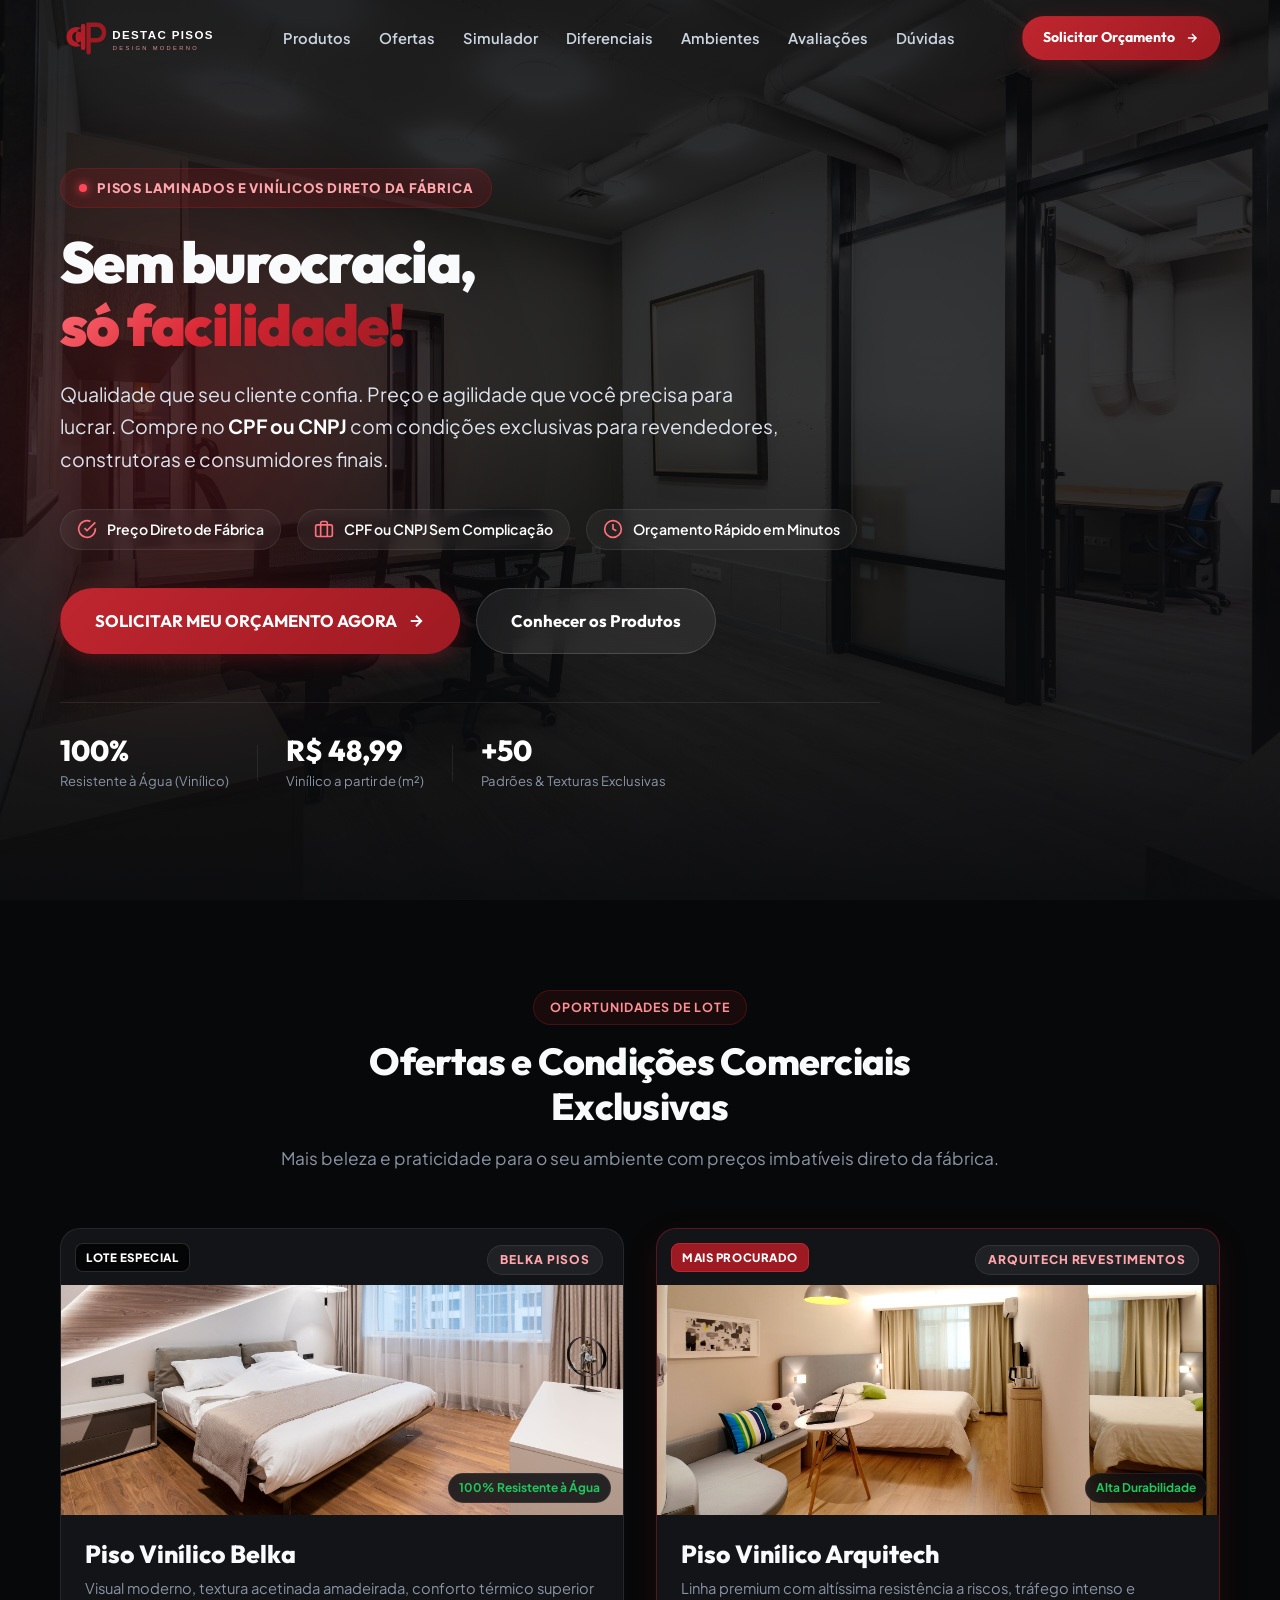
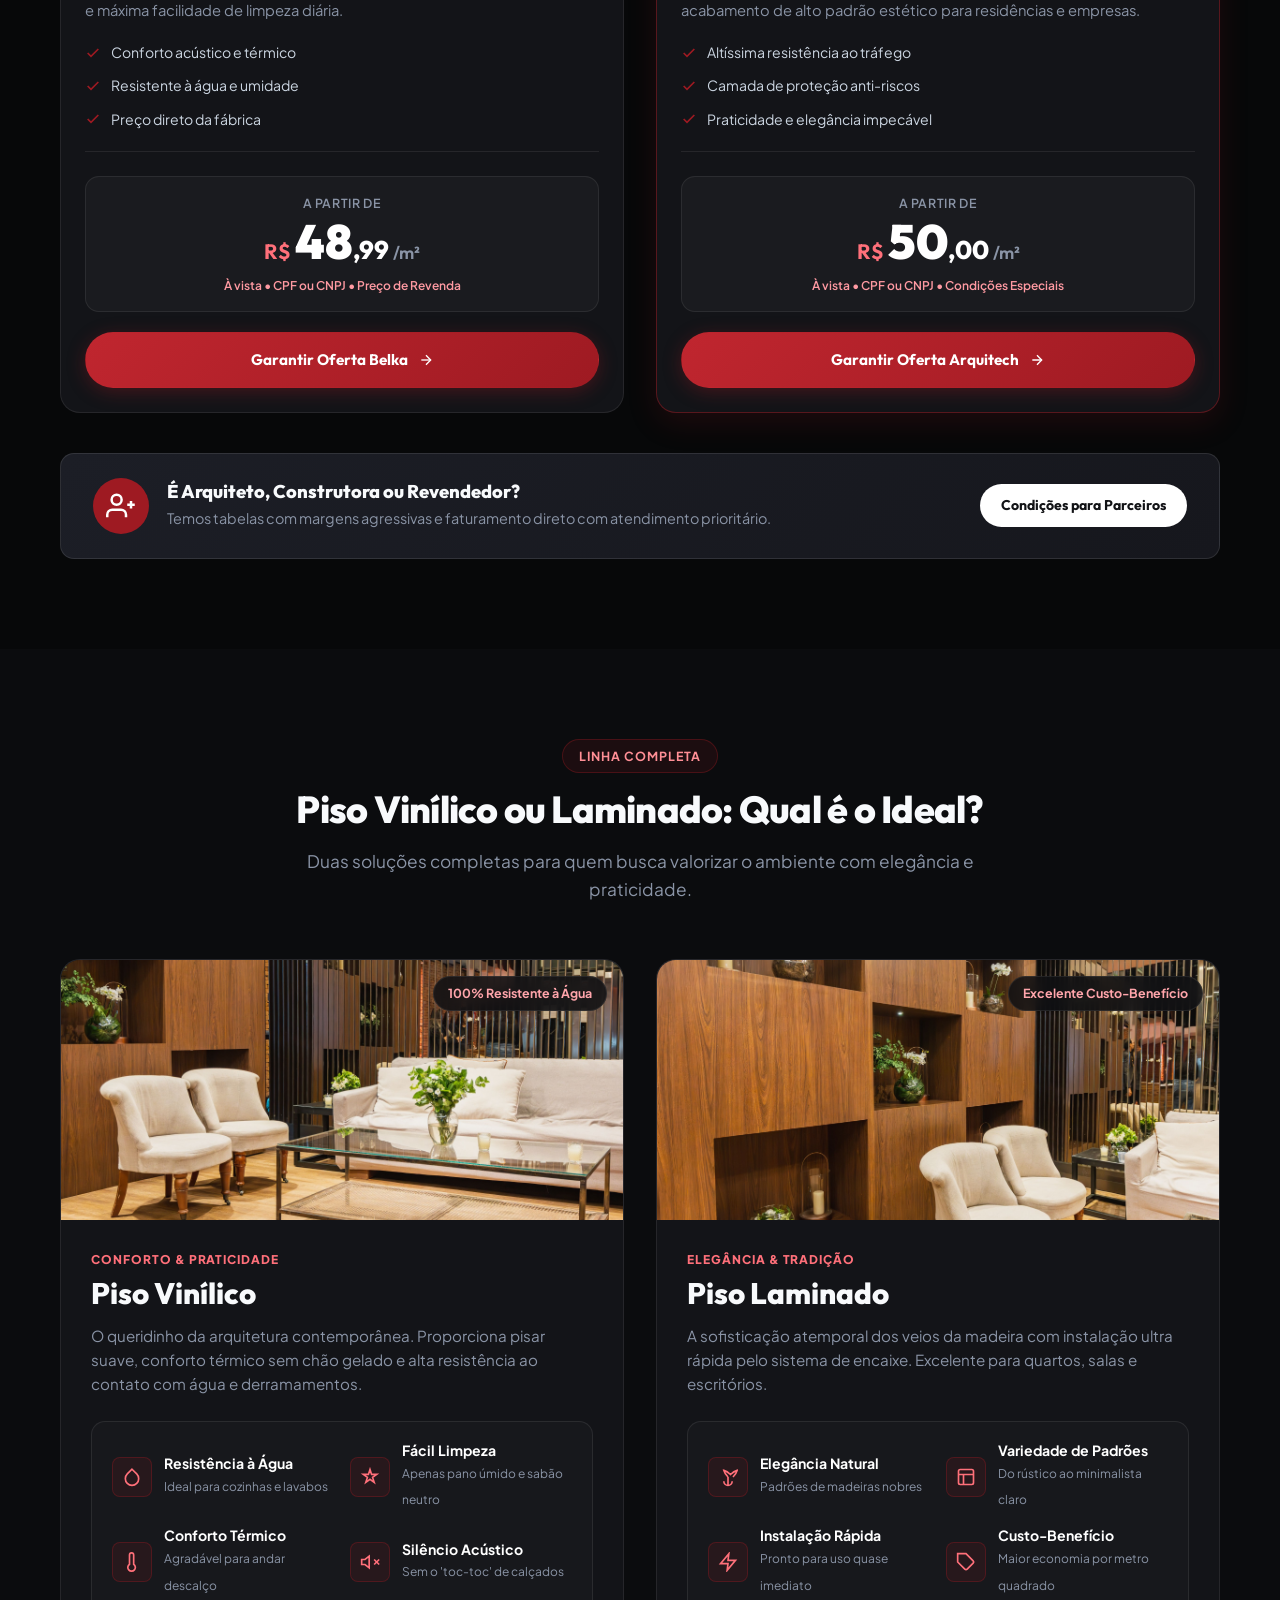
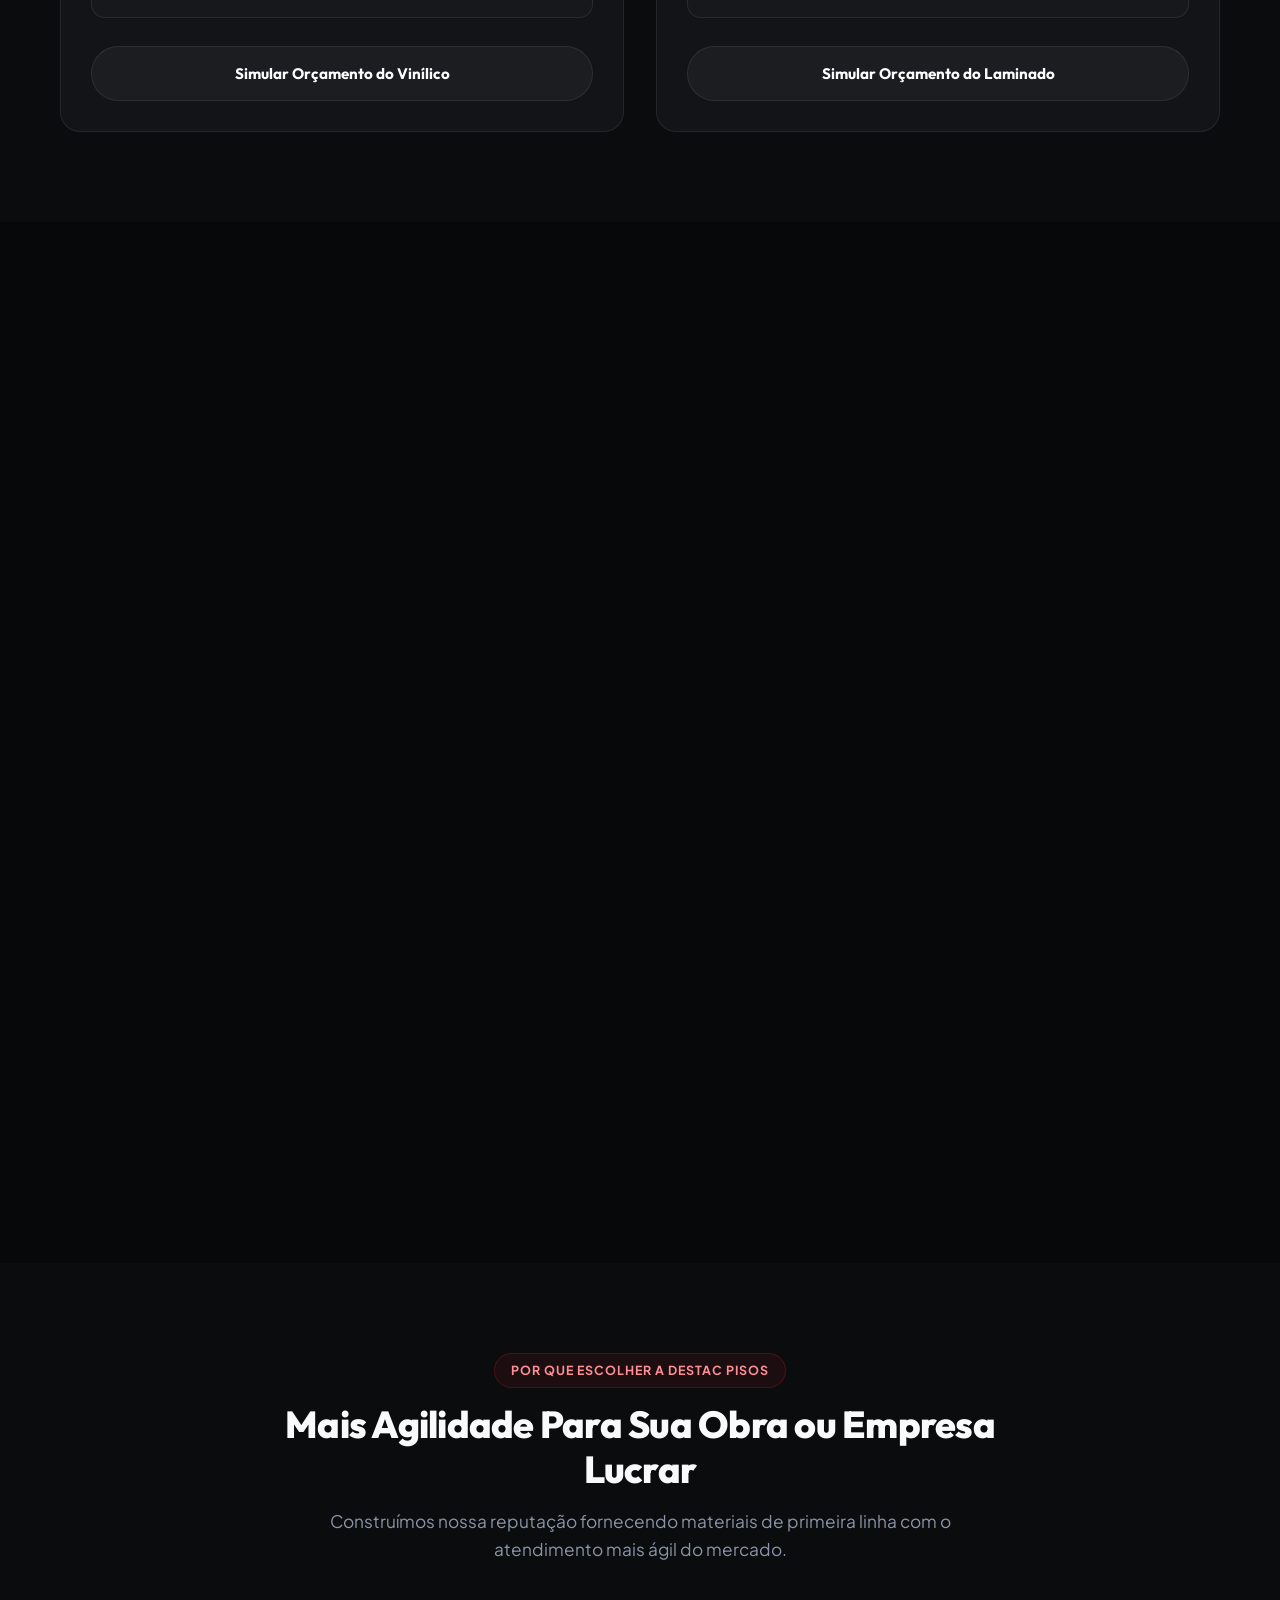
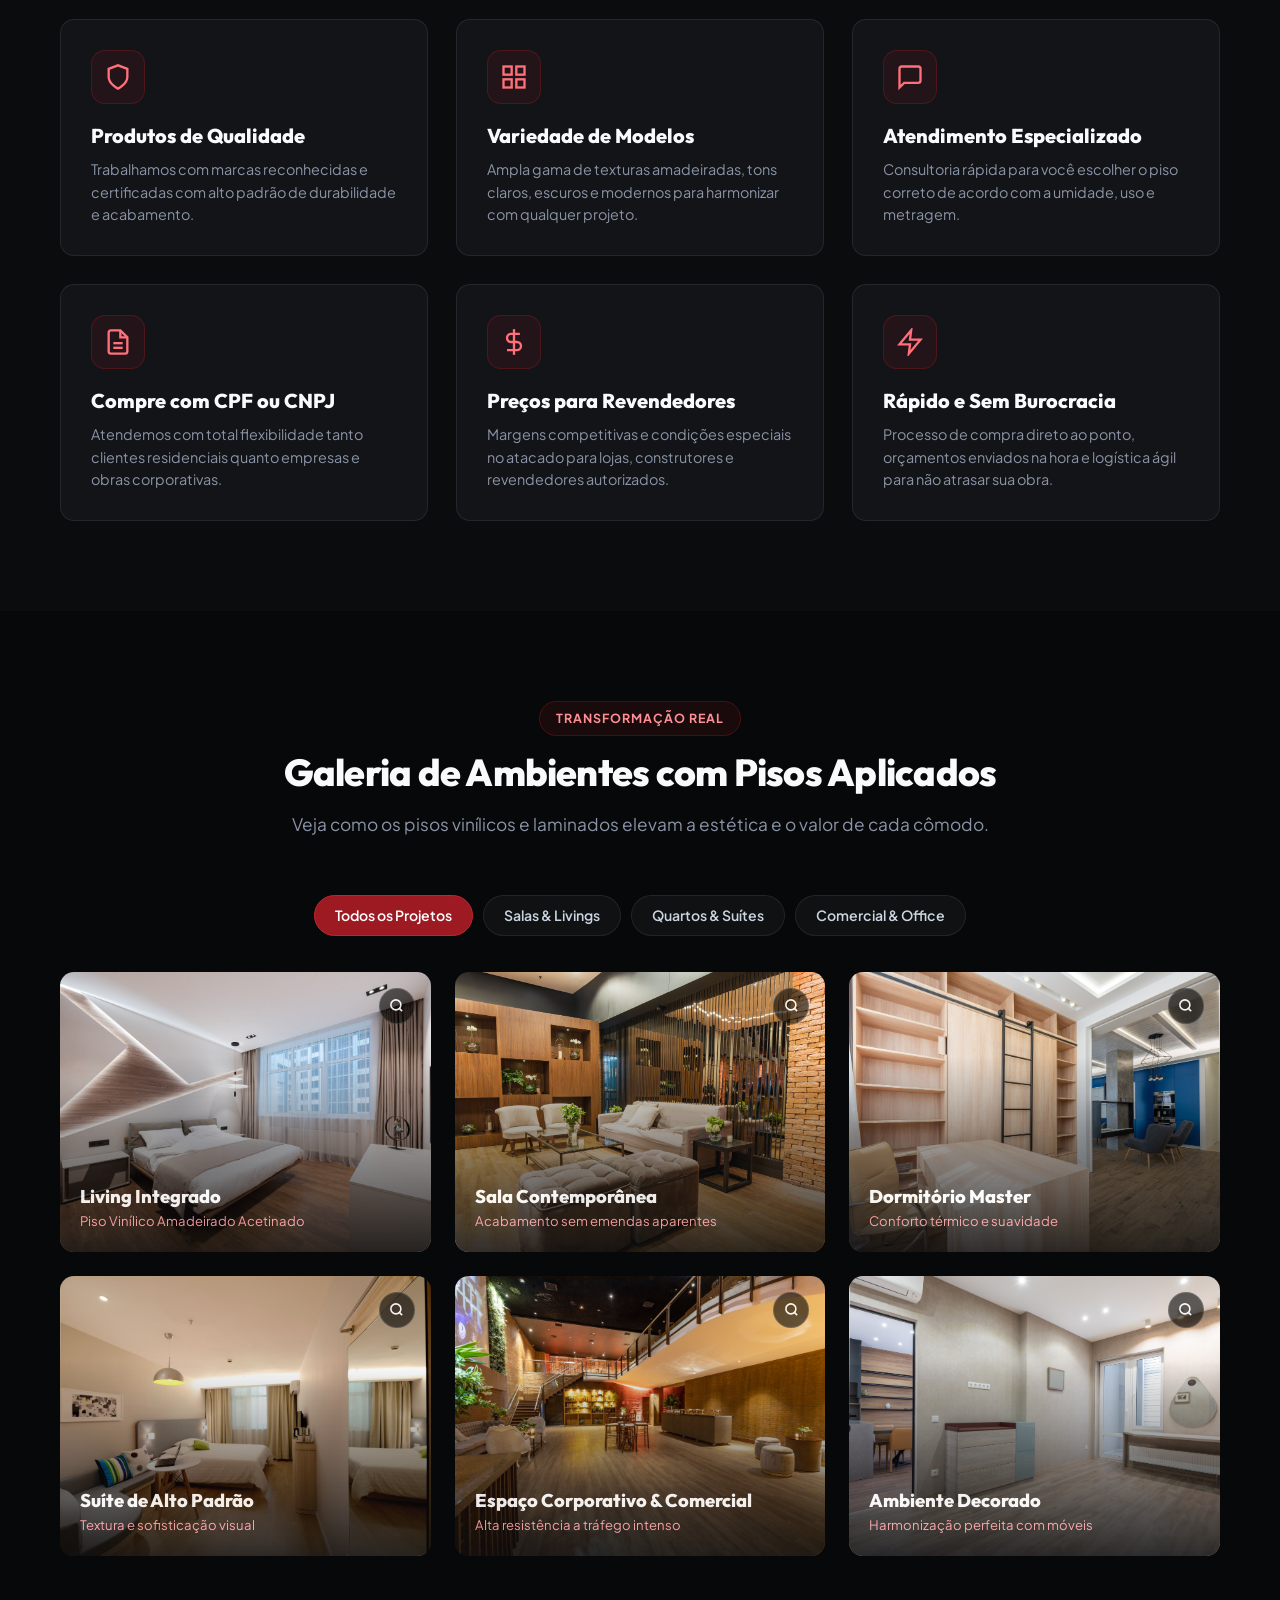
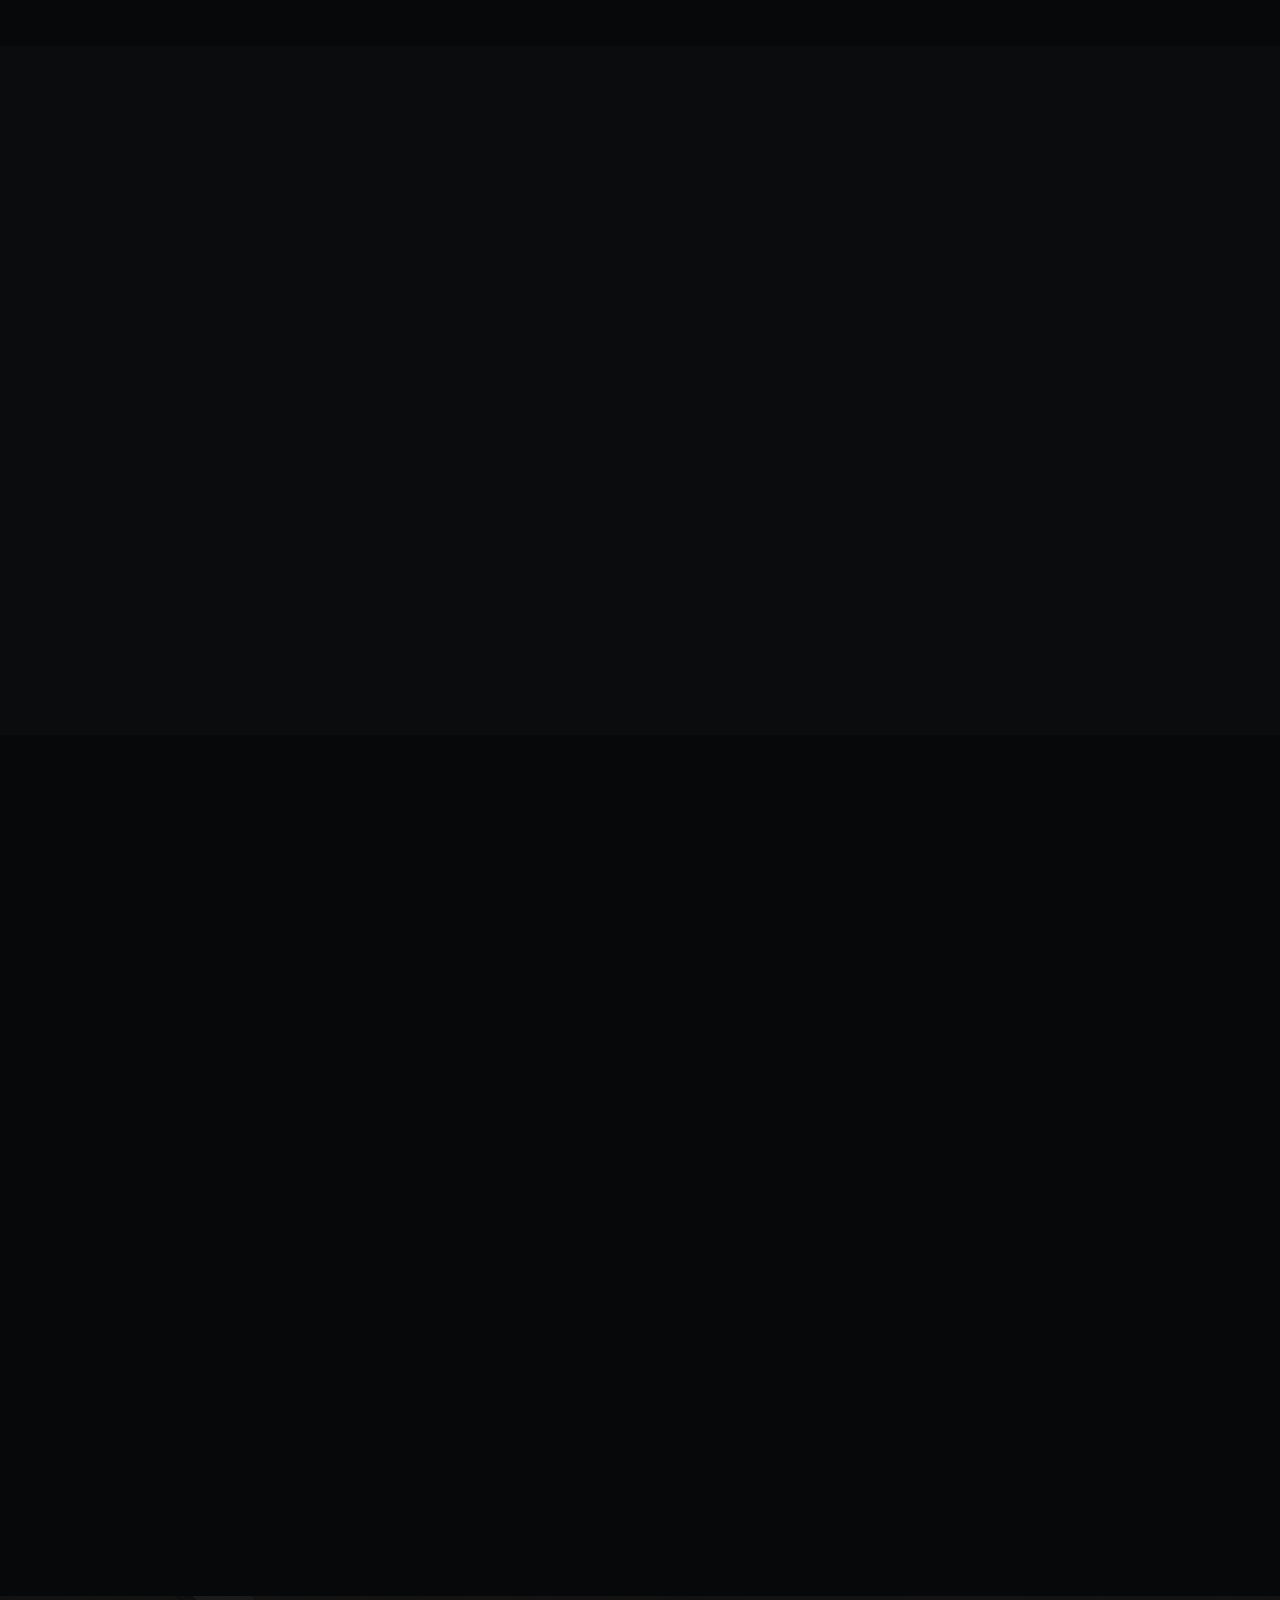
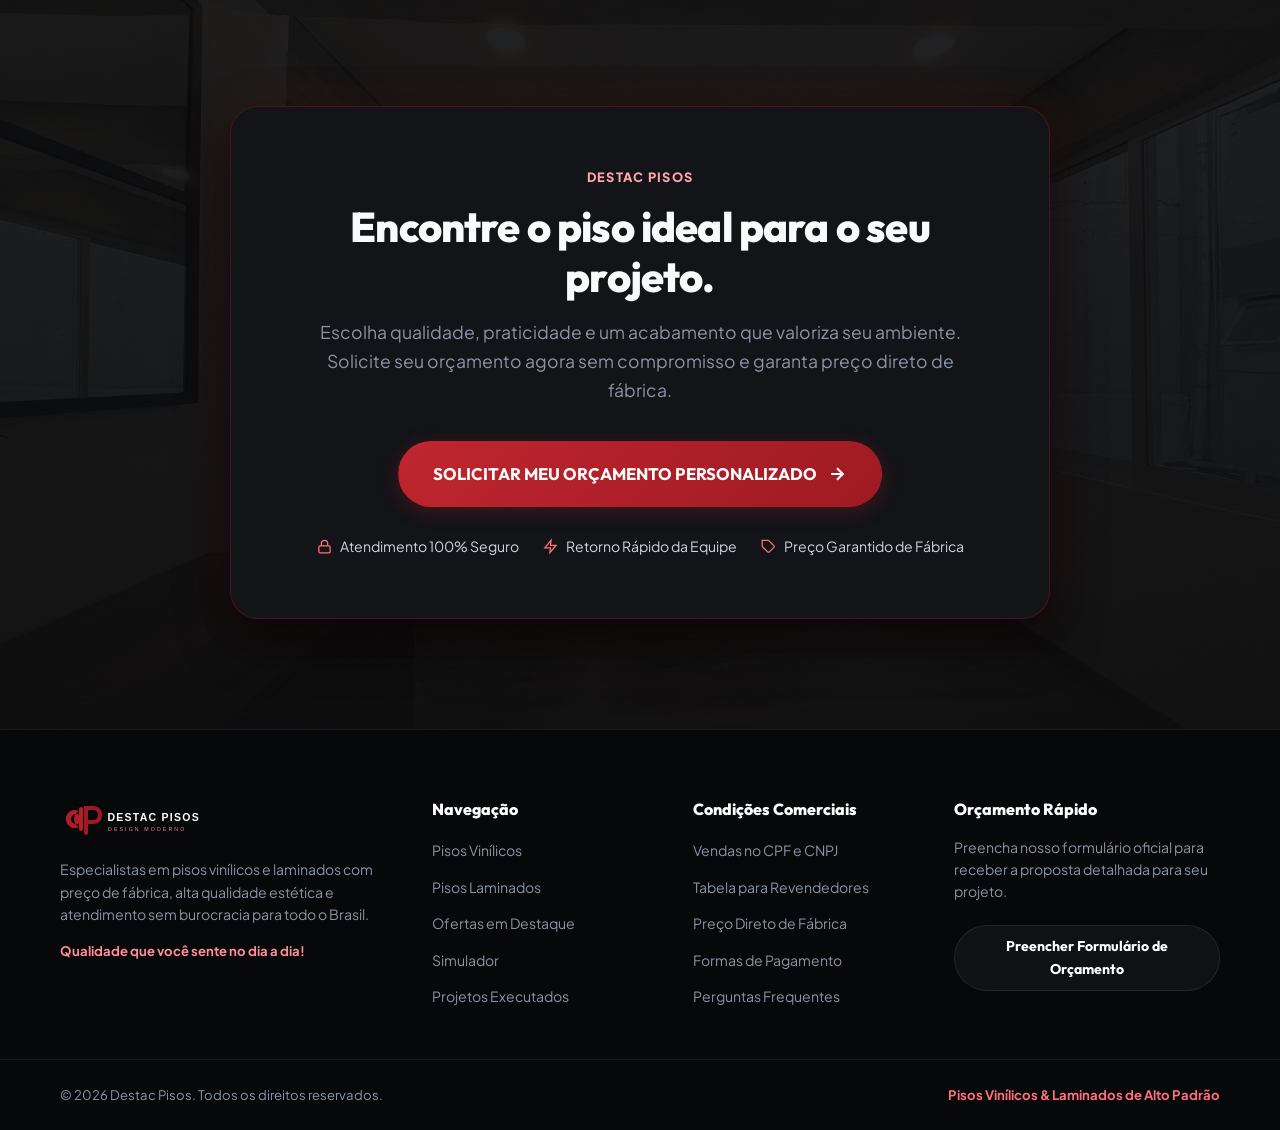
==== commit 47eb48e4: "Update footer branding to 'Pisos Vinílicos & Laminados de Alto Padrão'" ====
--- a/index.html
+++ b/index.html
@@ -977,7 +977,7 @@
     <div class="footer-bottom">
       <div class="container footer-bottom-inner">
         <p>© 2026 Destac Pisos. Todos os direitos reservados.</p>
-        <p class="footer-pixel">Desenvolvido por Pixel Studio</p>
+        <p class="footer-pixel">Pisos Vinílicos & Laminados de Alto Padrão</p>
       </div>
     </div>
   </footer>
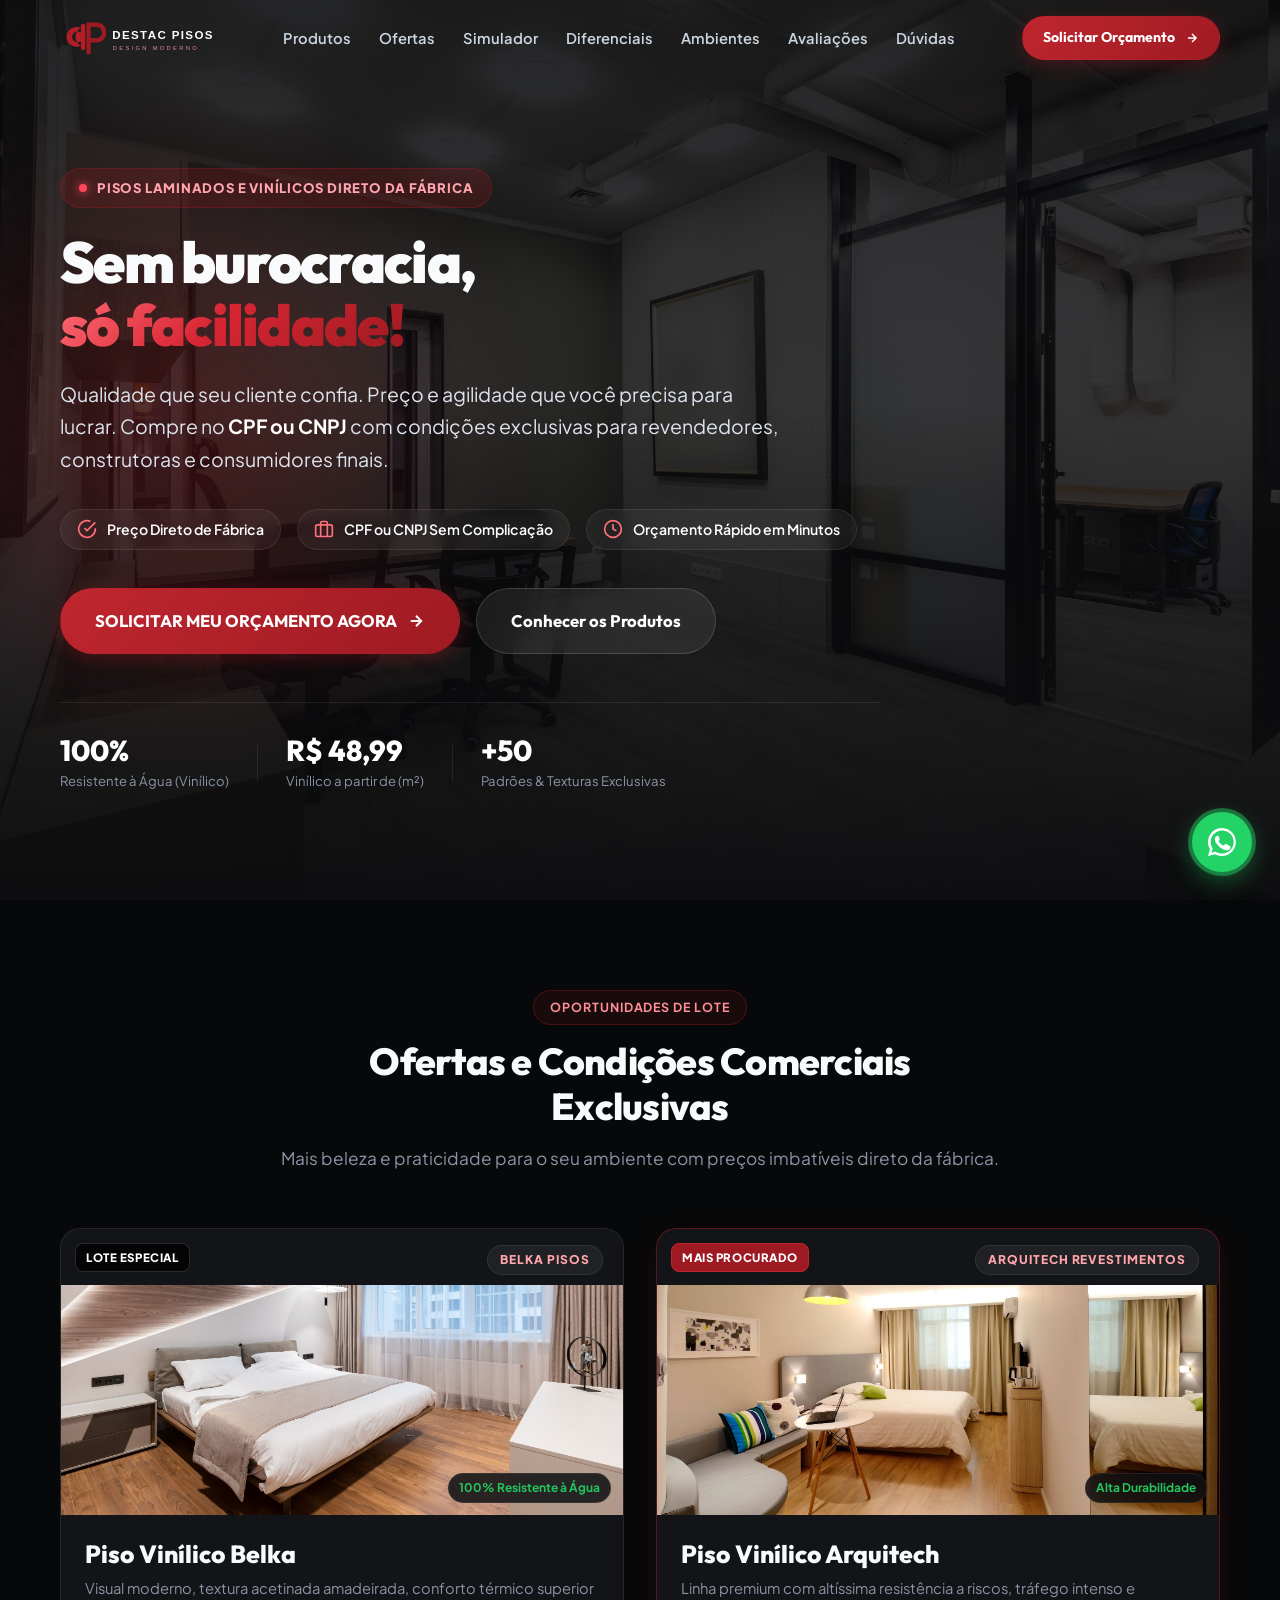
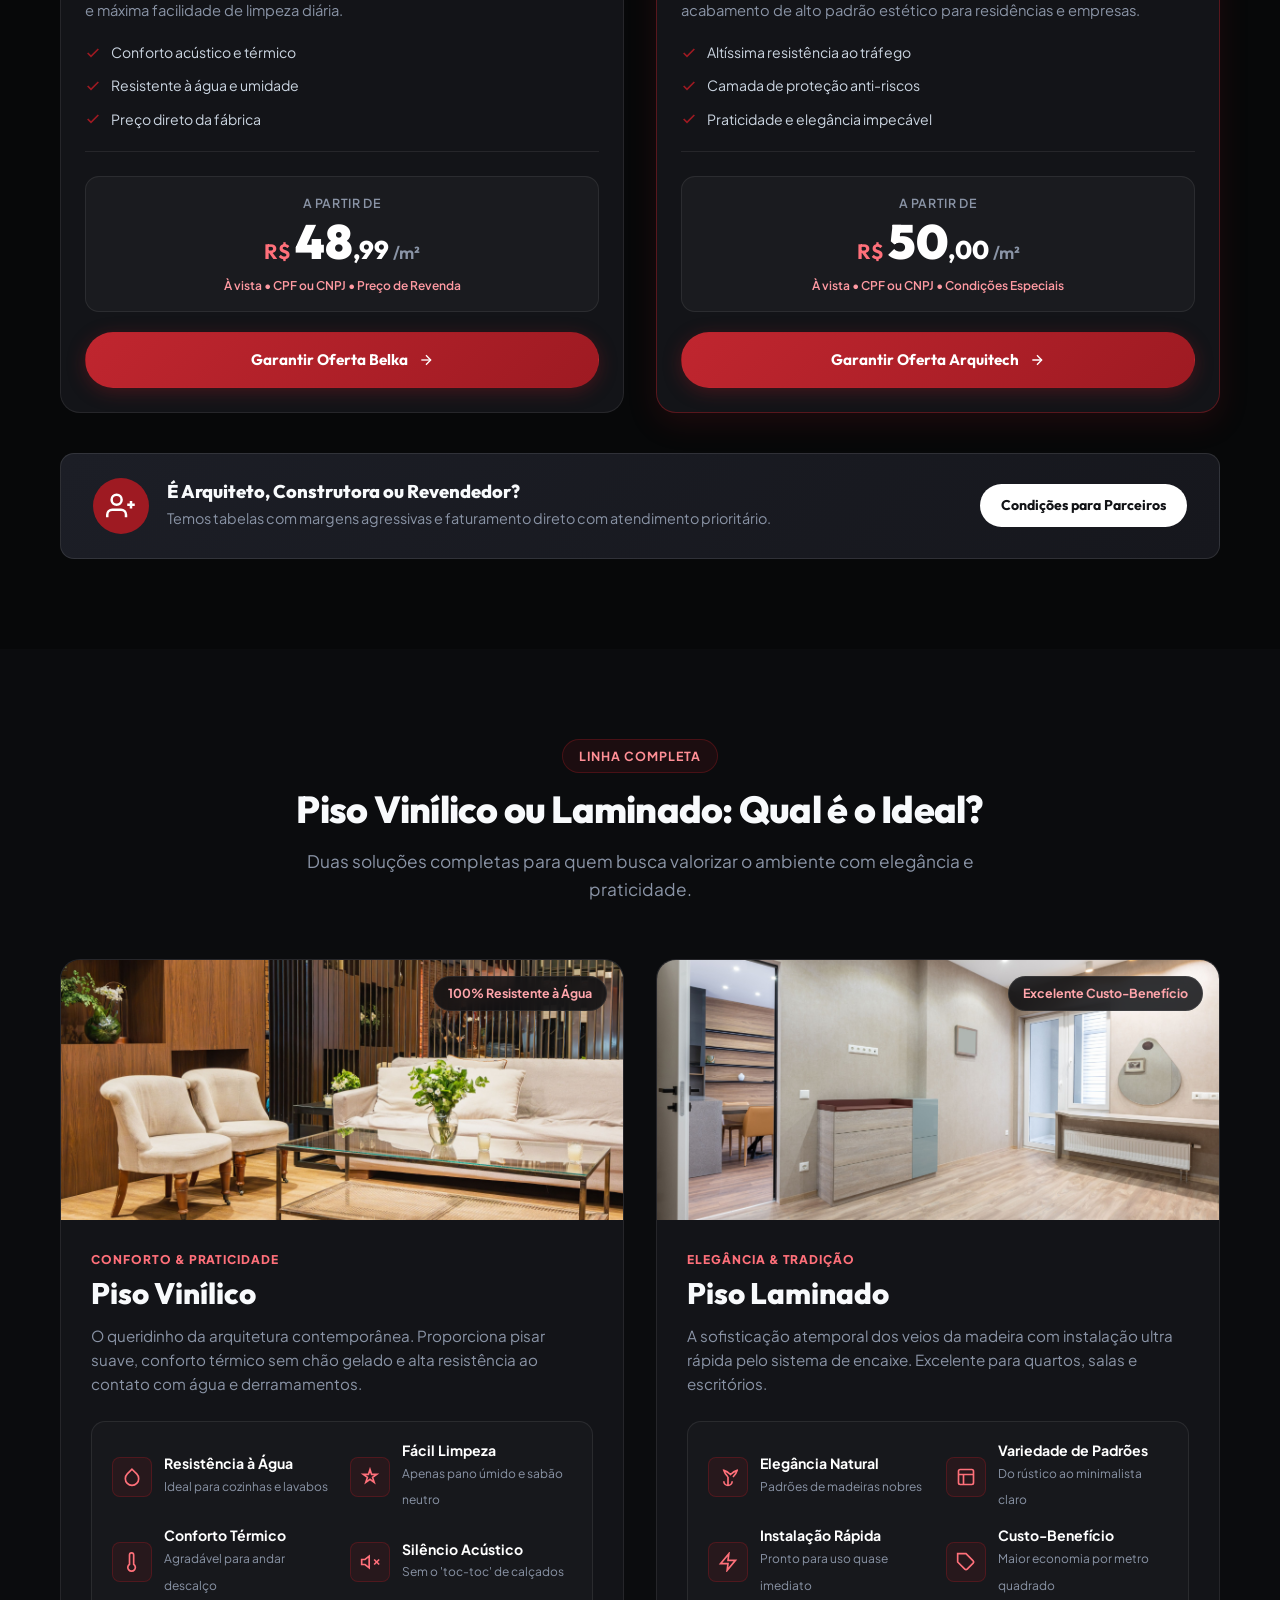
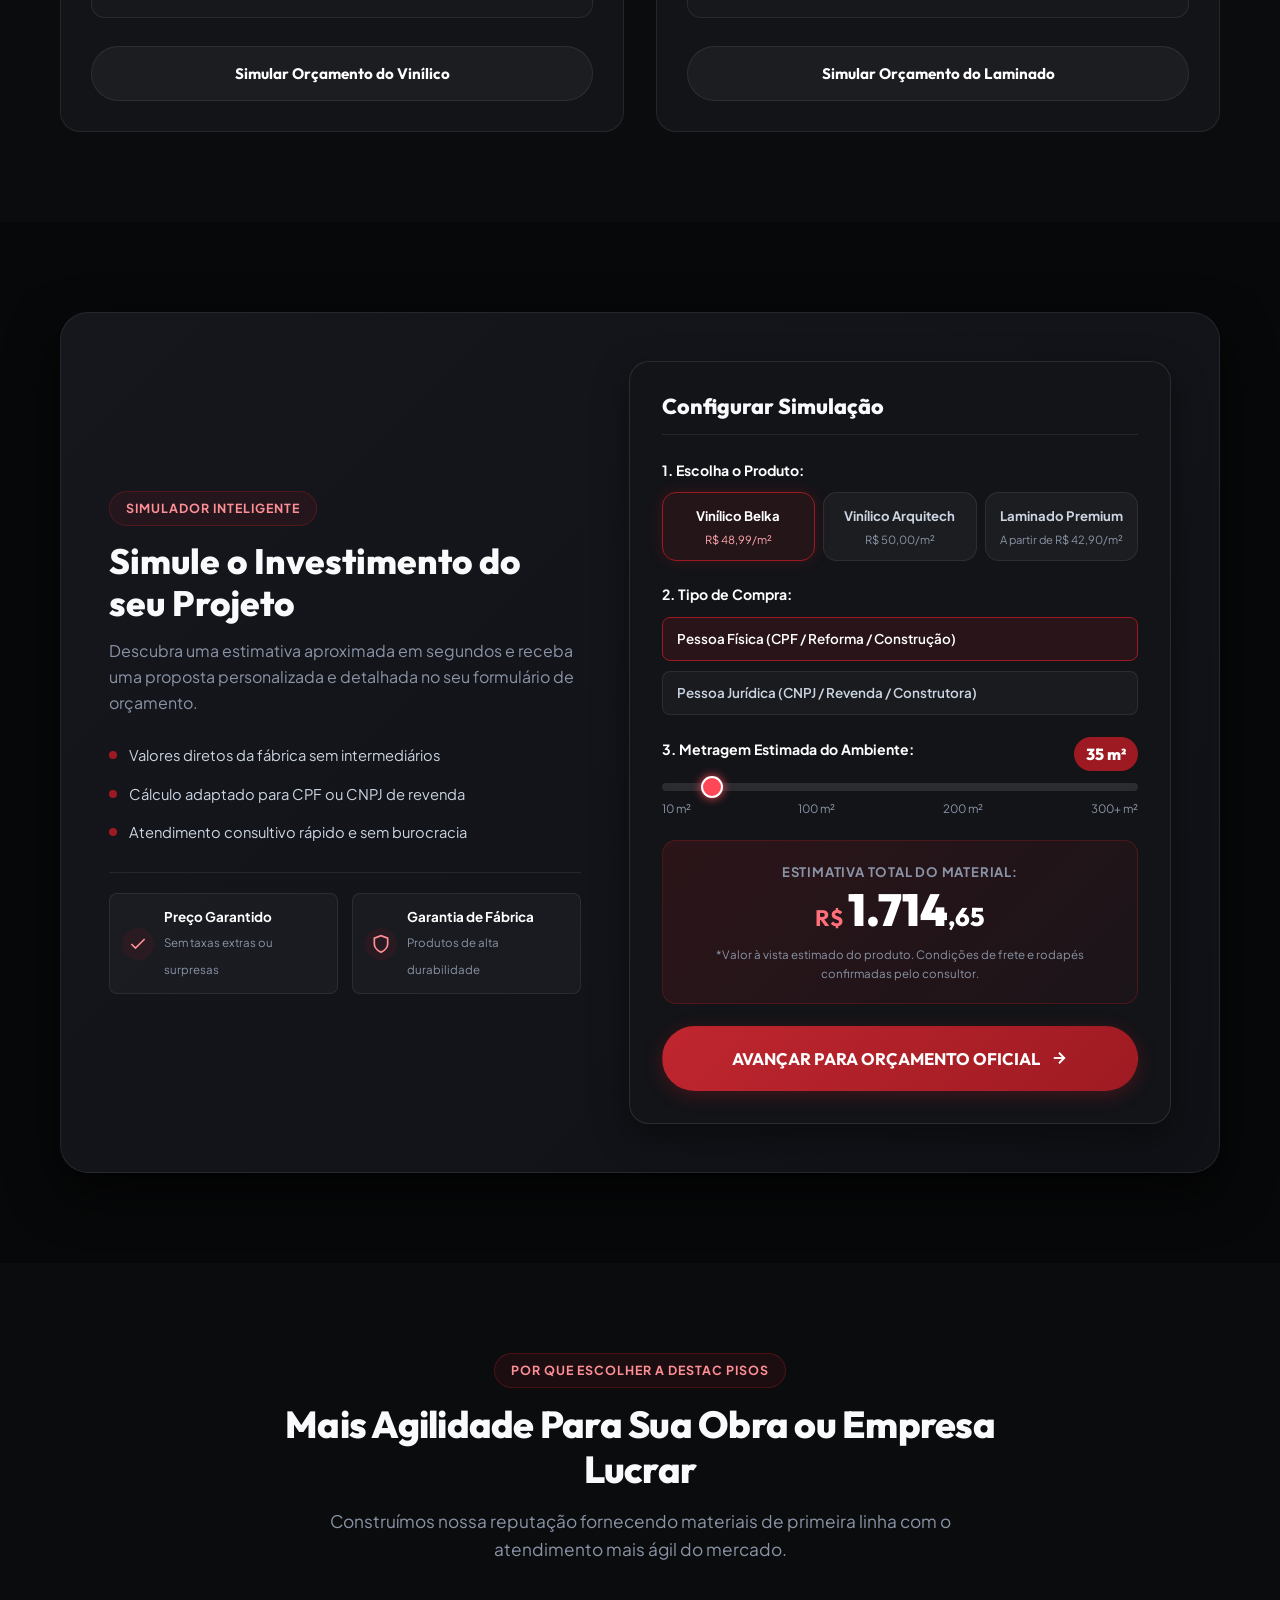
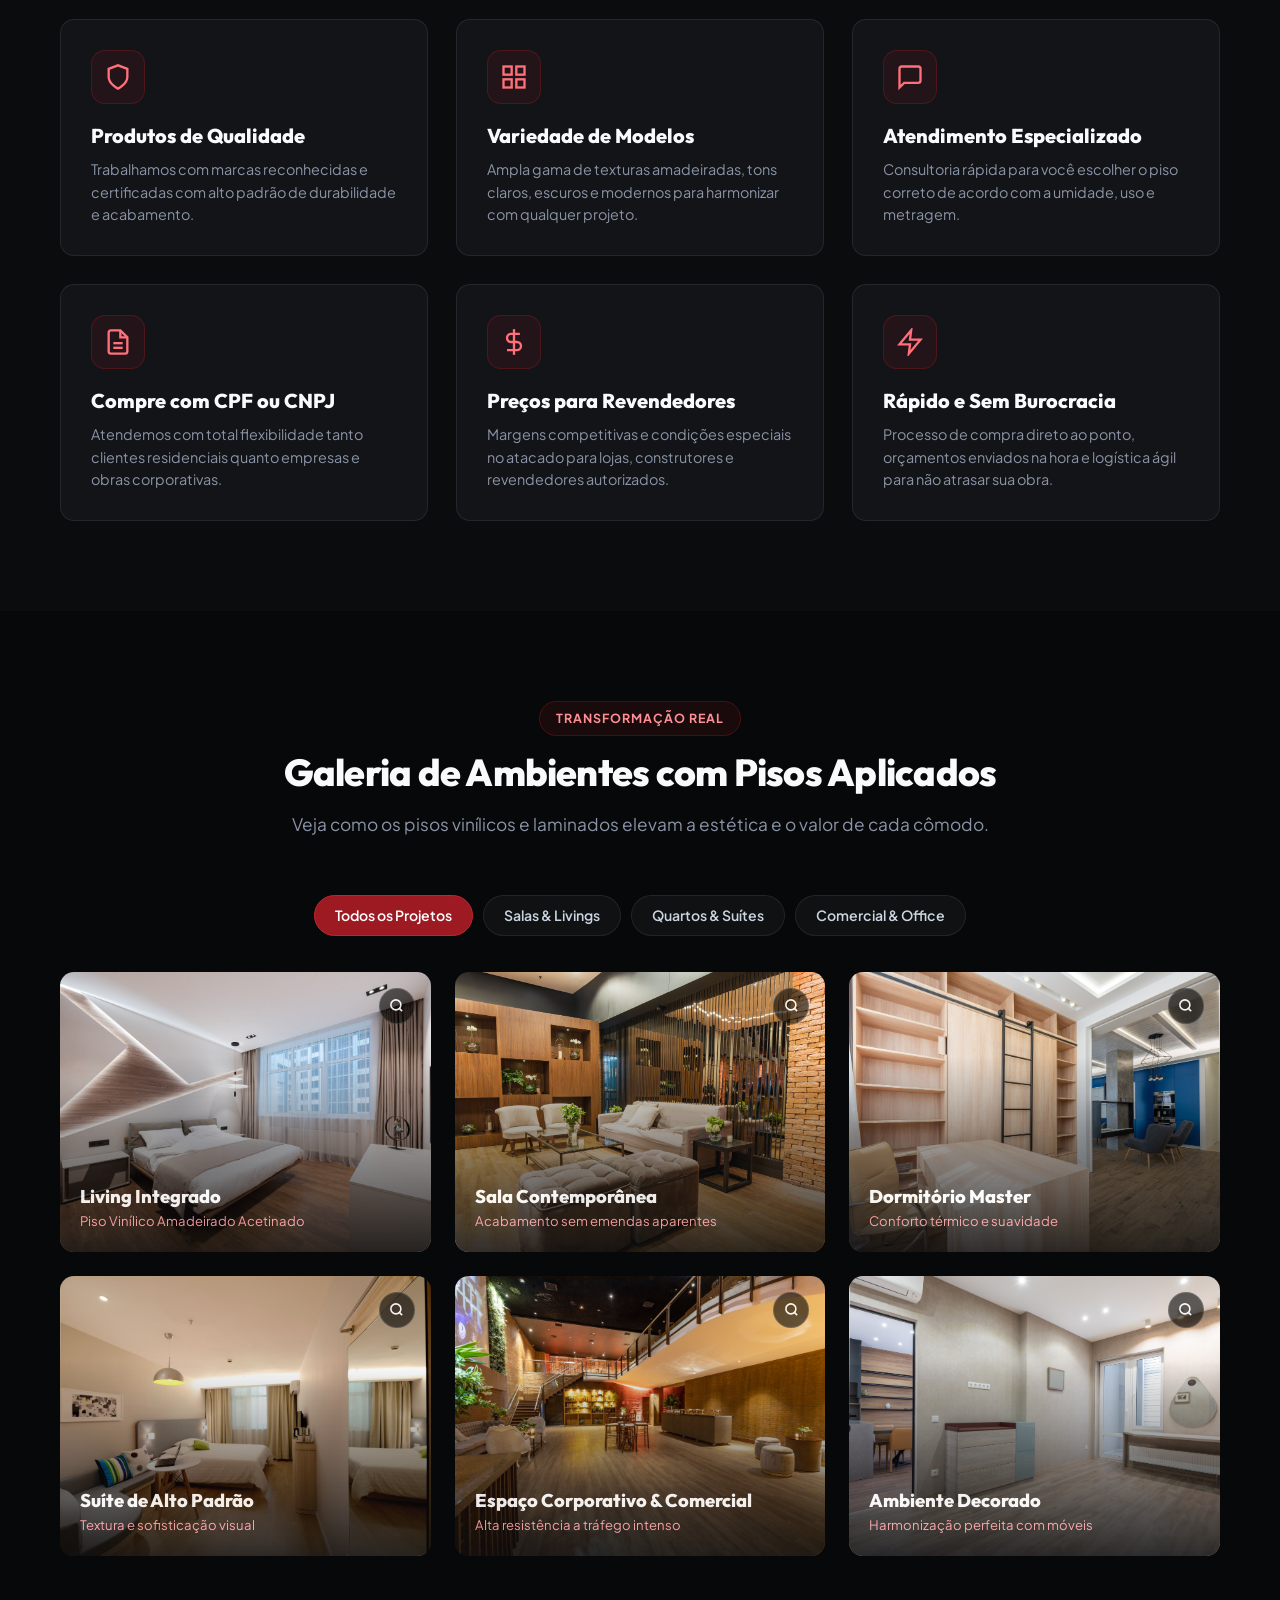
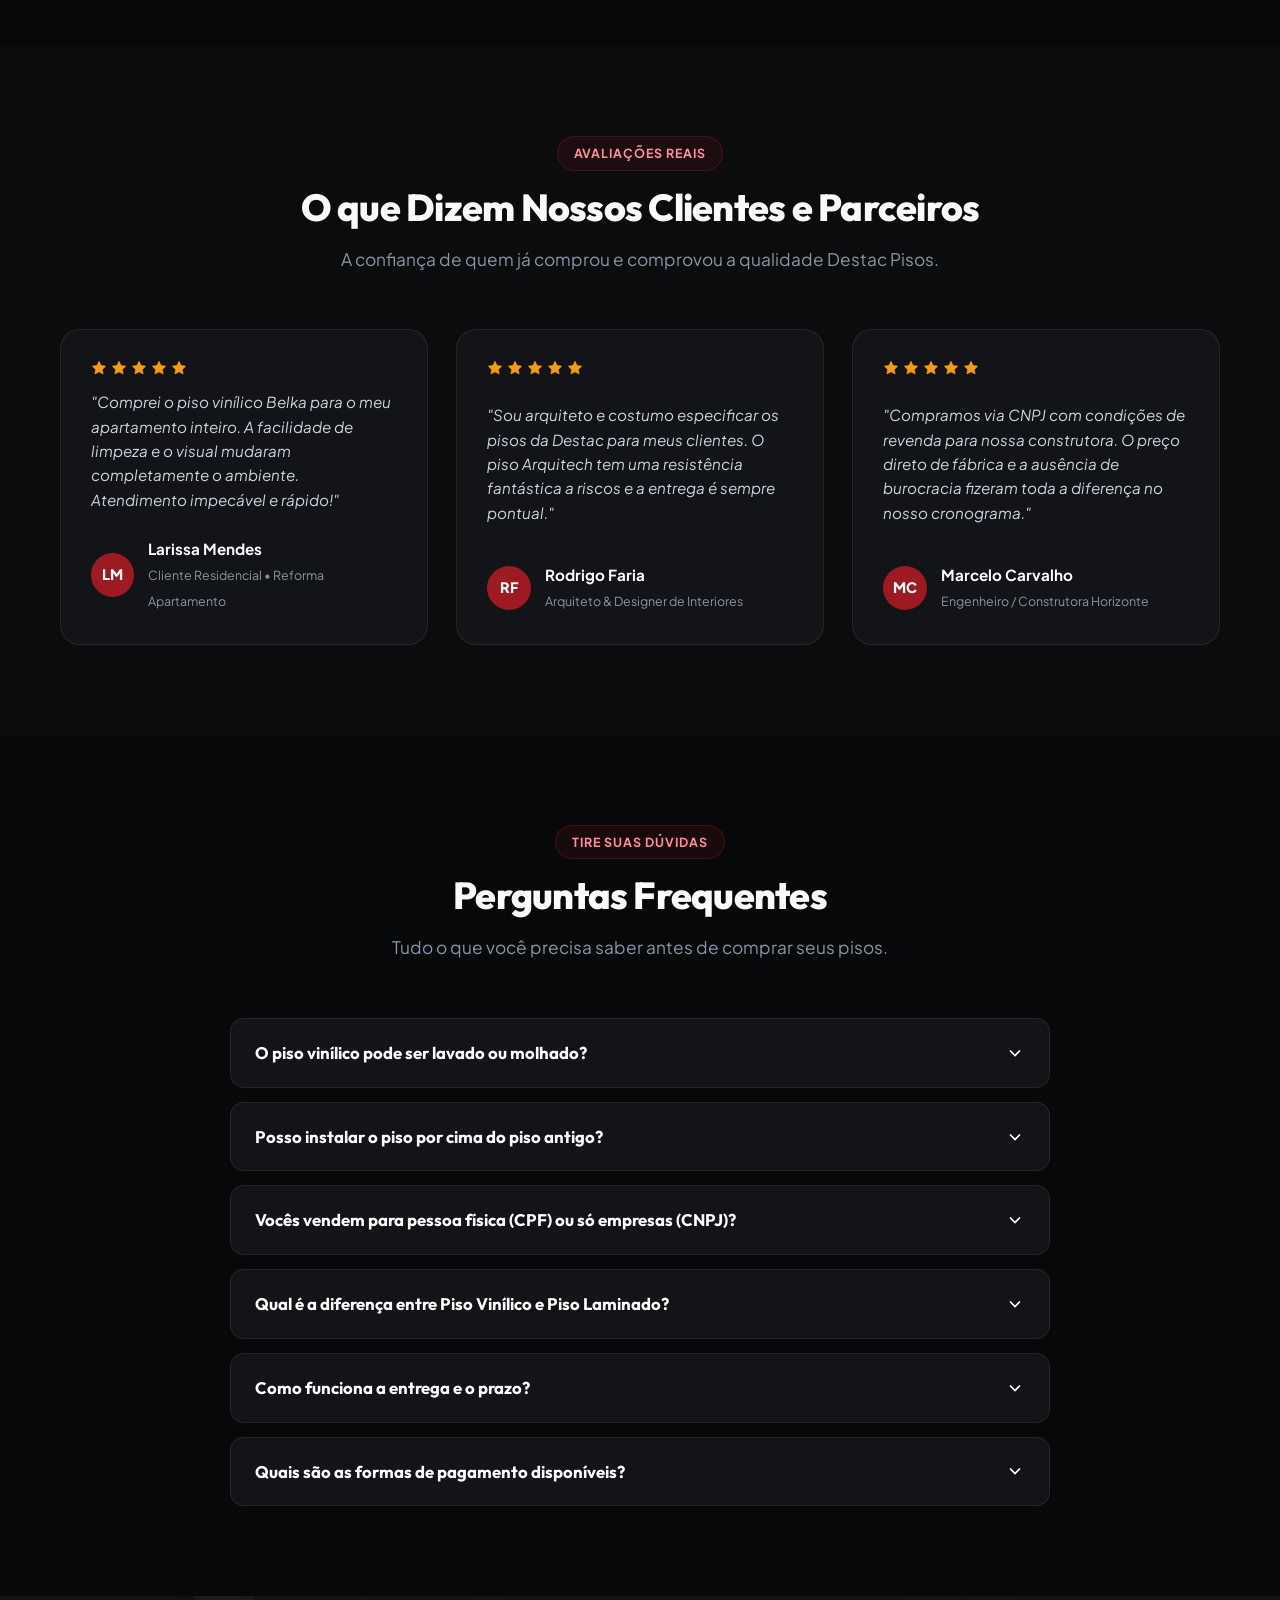
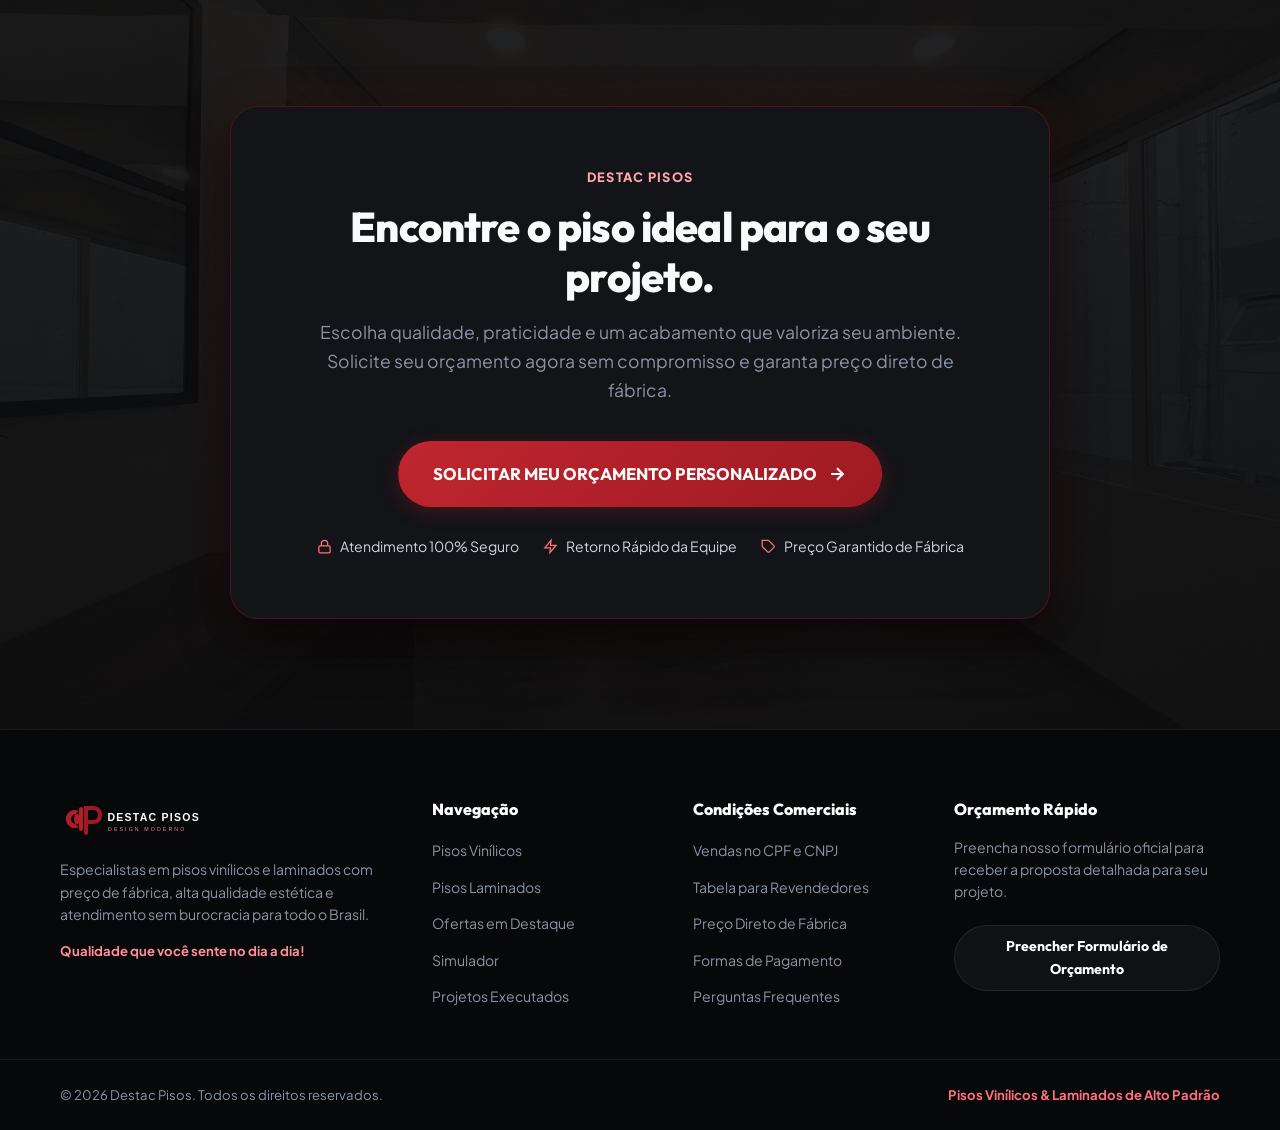
==== commit c6a1dc61: "Update: distinct laminate image, configure WhatsApp CTAs to +55 61 9869-5531, and re-enable floating" ====
--- a/index.html
+++ b/index.html
@@ -990,12 +990,19 @@
       <span class="sticky-label">Pisos a partir de</span>
       <span class="sticky-price">R$ 48,99/m²</span>
     </div>
-    <a href="#" class="btn btn-primary btn-sm sticky-cta" data-cta="form">
+    <a href="#" class="btn btn-primary btn-sm sticky-cta" data-cta="whatsapp">
       <span>Pedir Orçamento</span>
       <svg width="14" height="14" viewBox="0 0 24 24" fill="none" stroke="currentColor" stroke-width="2.5"><path d="M5 12h14M12 5l7 7-7 7"/></svg>
     </a>
   </div>
 
+  <!-- ==========================================
+       BOTÃO FLUTUANTE WHATSAPP
+       ========================================== -->
+  <a href="https://wa.me/556198695531?text=Ol%C3%A1!%20Gostaria%20de%20solicitar%20um%20or%C3%A7amento!" class="float-whatsapp" aria-label="Falar pelo WhatsApp" target="_blank" rel="noopener noreferrer" data-cta="whatsapp">
+    <svg viewBox="0 0 32 32" class="float-whatsapp-icon"><path d="M16 2a14 14 0 0 0-12 21.2L2 30l7-1.8A14 14 0 1 0 16 2zm0 25.5a11.5 11.5 0 0 1-5.8-1.6l-.4-.3-4.3 1.1 1.2-4.2-.3-.4A11.5 11.5 0 1 1 16 27.5zm6.3-8.6c-.3-.2-2-.1-2.3-1.1-.3-.1-.6-.2-.8.2s-.9 1.1-1.1 1.3-.4.2-.7.1a9.2 9.2 0 0 1-2.7-1.7 10.2 10.2 0 0 1-1.9-2.3c-.2-.3 0-.5.1-.7s.3-.4.5-.5.2-.4.3-.6 0-.4 0-.6-.8-2-1.1-2.7c-.3-.7-.6-.6-.8-.6h-.7a1.4 1.4 0 0 0-1 .5 4.3 4.3 0 0 0-1.3 3.2 7.5 7.5 0 0 0 1.6 4 17.2 17.2 0 0 0 6.6 5.8 22.5 22.5 0 0 0 2.2.8 5.3 5.3 0 0 0 2.4.2 3.9 3.9 0 0 0 2.6-1.8 3.2 3.2 0 0 0 .2-1.8c-.2-.2-.5-.3-.8-.5z" fill="#FFF"/></svg>
+  </a>
+
   <script src="script.js"></script>
 </body>
 </html>
--- a/style.css
+++ b/style.css
@@ -1899,3 +1899,67 @@
   .btn-lg { padding: 14px 22px; font-size: 0.95rem; }
   .lightbox-prev, .lightbox-next { display: none; }
 }
+
+/* ── Botão Flutuante de WhatsApp ─────────────────────────────────────────── */
+.float-whatsapp {
+  position: fixed;
+  bottom: 28px;
+  right: 28px;
+  width: 60px;
+  height: 60px;
+  background: #25D366;
+  border-radius: 50%;
+  display: flex;
+  align-items: center;
+  justify-content: center;
+  color: #FFFFFF;
+  box-shadow: 0 8px 24px rgba(37, 211, 102, 0.4);
+  z-index: 999;
+  transition: all var(--transition-bounce);
+  text-decoration: none;
+}
+
+.float-whatsapp::before {
+  content: '';
+  position: absolute;
+  top: -4px;
+  left: -4px;
+  right: -4px;
+  bottom: -4px;
+  border-radius: 50%;
+  background: rgba(37, 211, 102, 0.45);
+  z-index: -1;
+  animation: pulse-ring 2s cubic-bezier(0.215, 0.61, 0.355, 1) infinite;
+}
+
+@keyframes pulse-ring {
+  0% { transform: scale(0.95); opacity: 0.85; }
+  50% { transform: scale(1.28); opacity: 0; }
+  100% { transform: scale(0.95); opacity: 0; }
+}
+
+.float-whatsapp:hover {
+  transform: scale(1.1) translateY(-3px);
+  box-shadow: 0 12px 32px rgba(37, 211, 102, 0.65);
+  color: #FFFFFF;
+}
+
+.float-whatsapp-icon {
+  width: 32px;
+  height: 32px;
+  fill: #FFFFFF;
+}
+
+@media (max-width: 768px) {
+  .float-whatsapp {
+    bottom: 84px;
+    right: 20px;
+    width: 54px;
+    height: 54px;
+  }
+  .float-whatsapp-icon {
+    width: 28px;
+    height: 28px;
+  }
+}
+
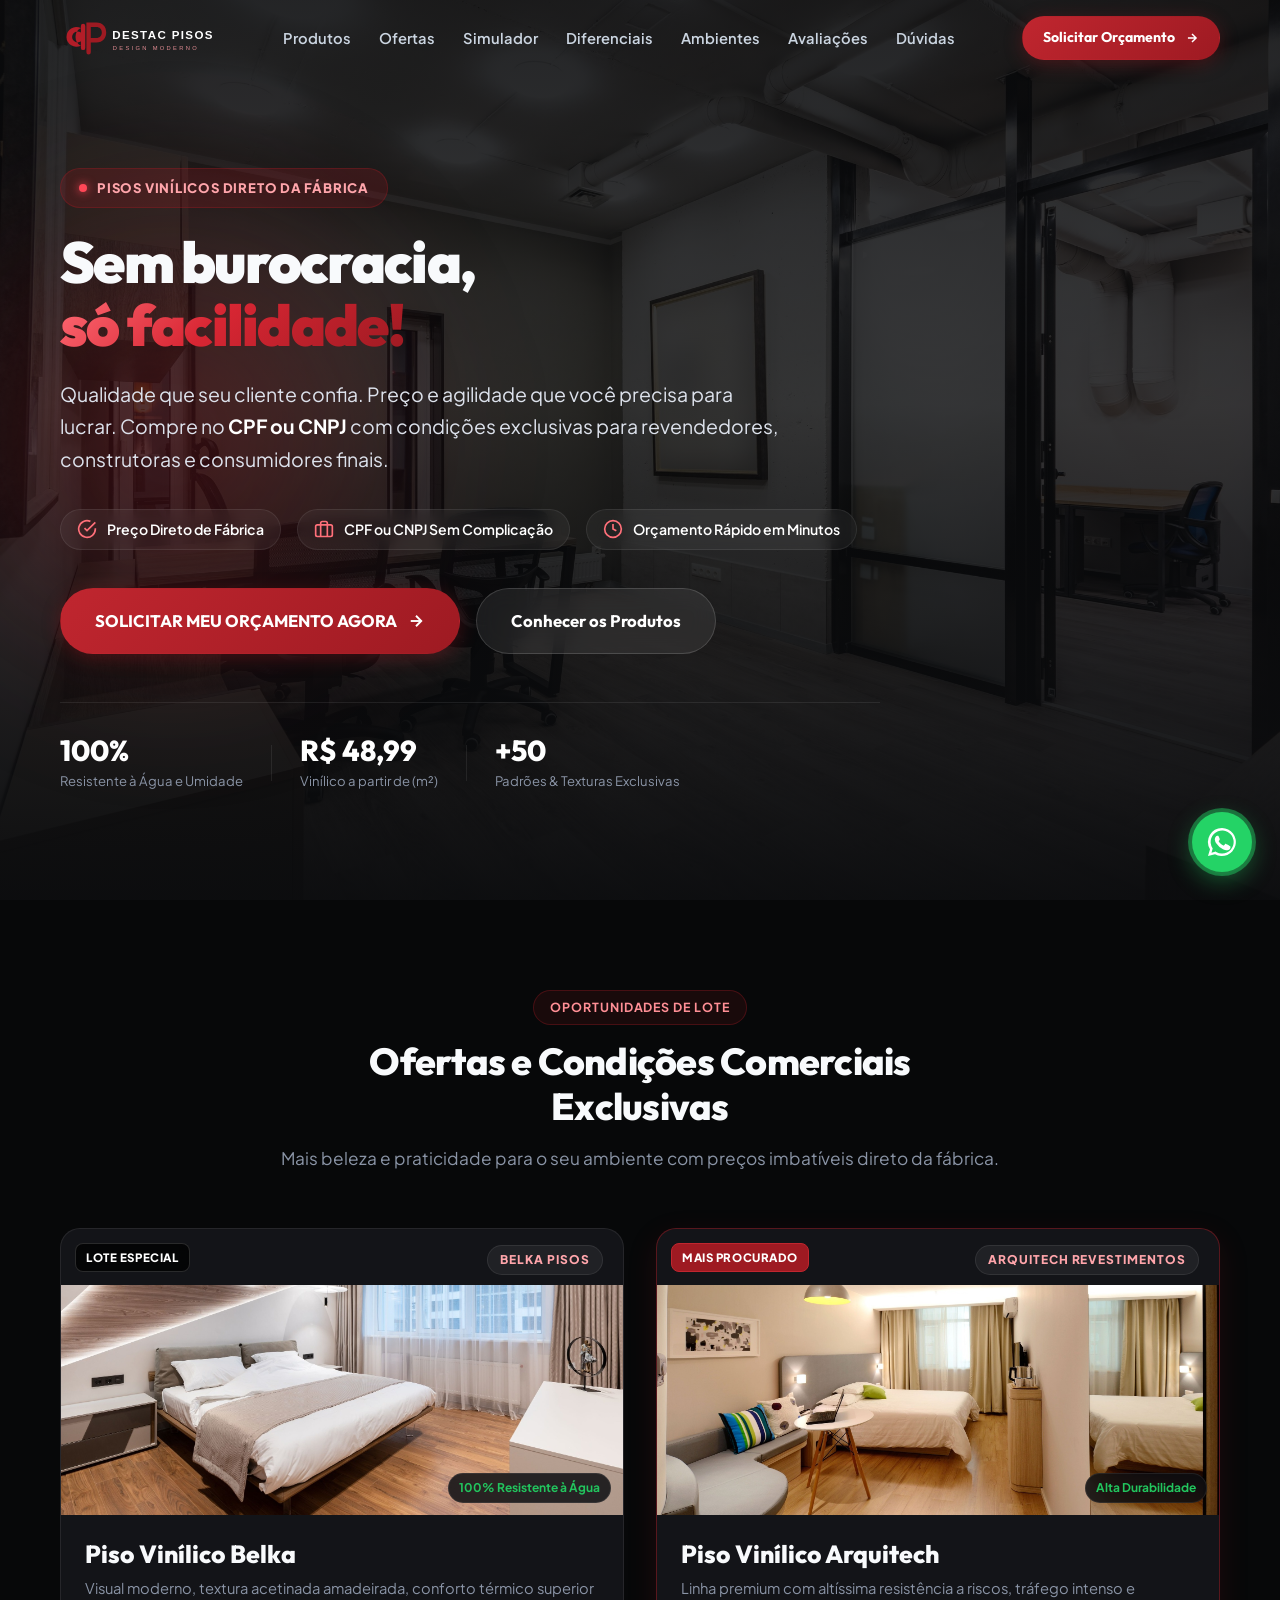
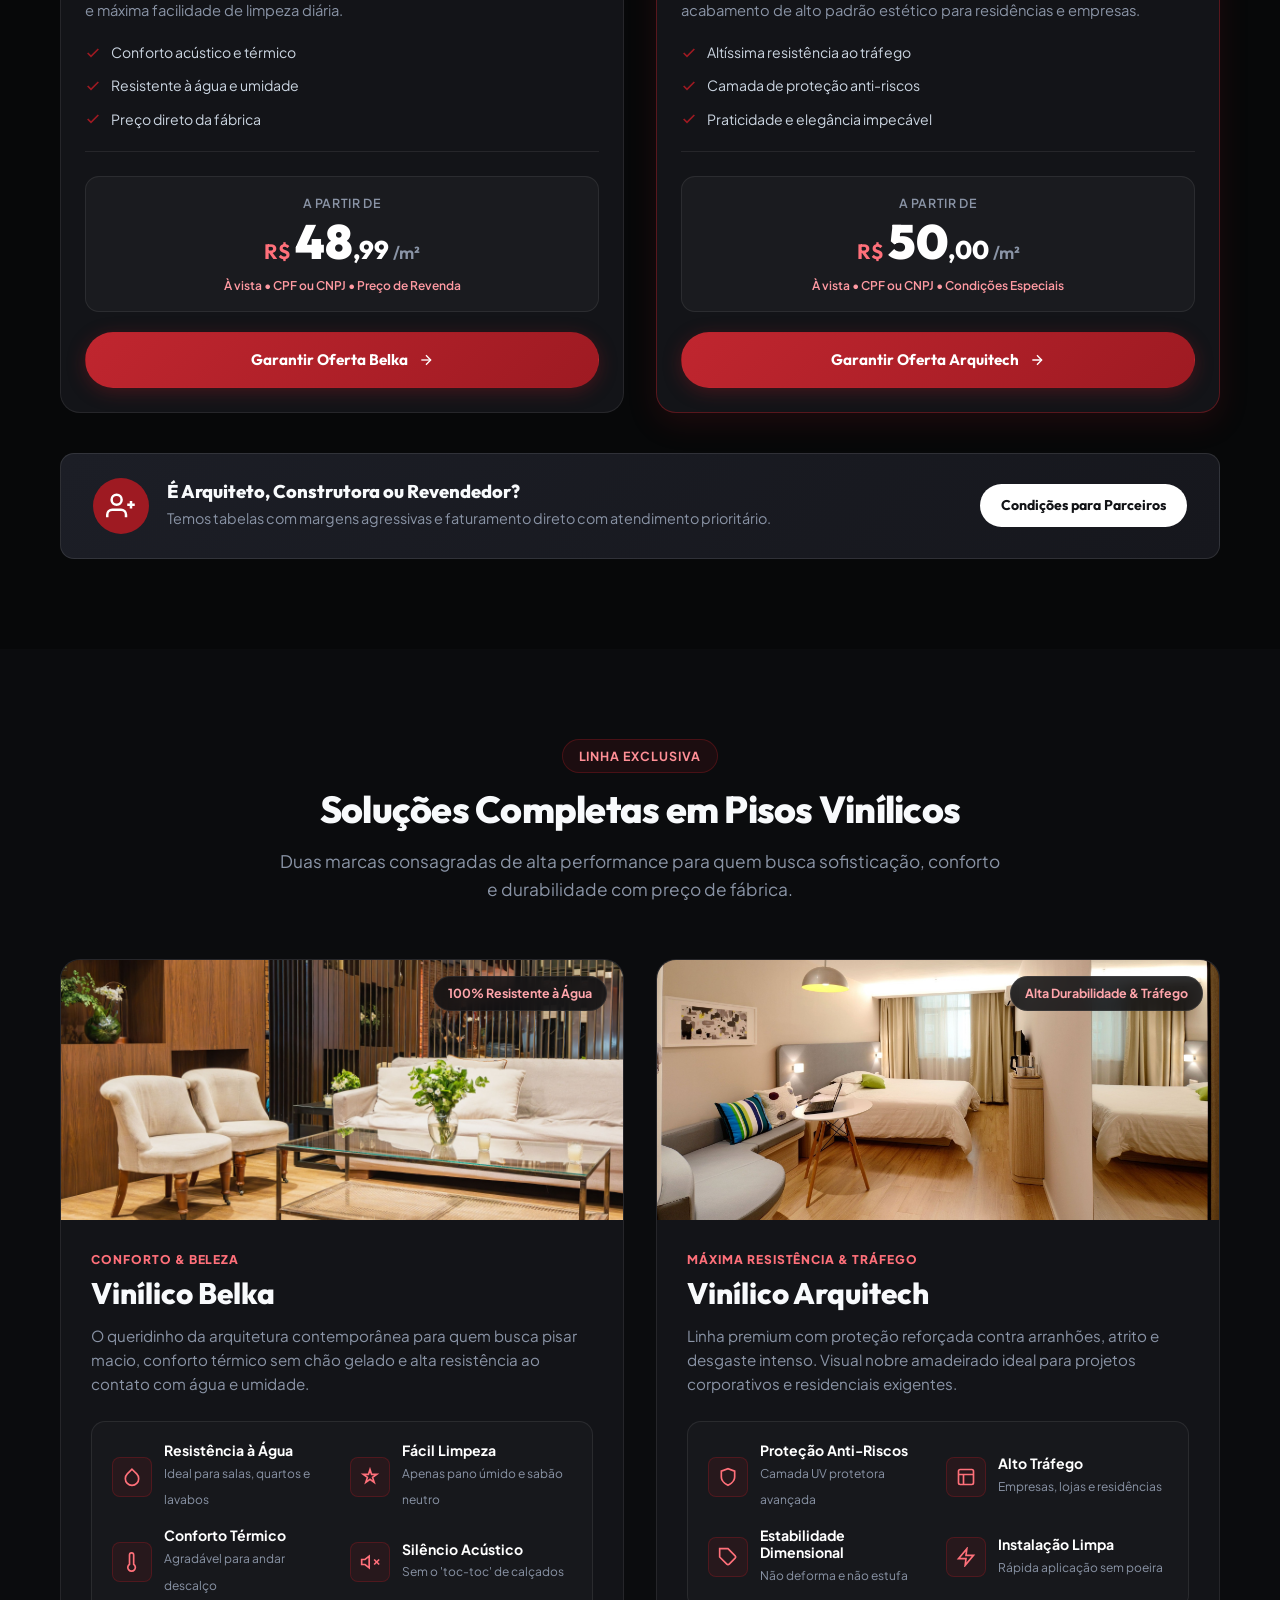
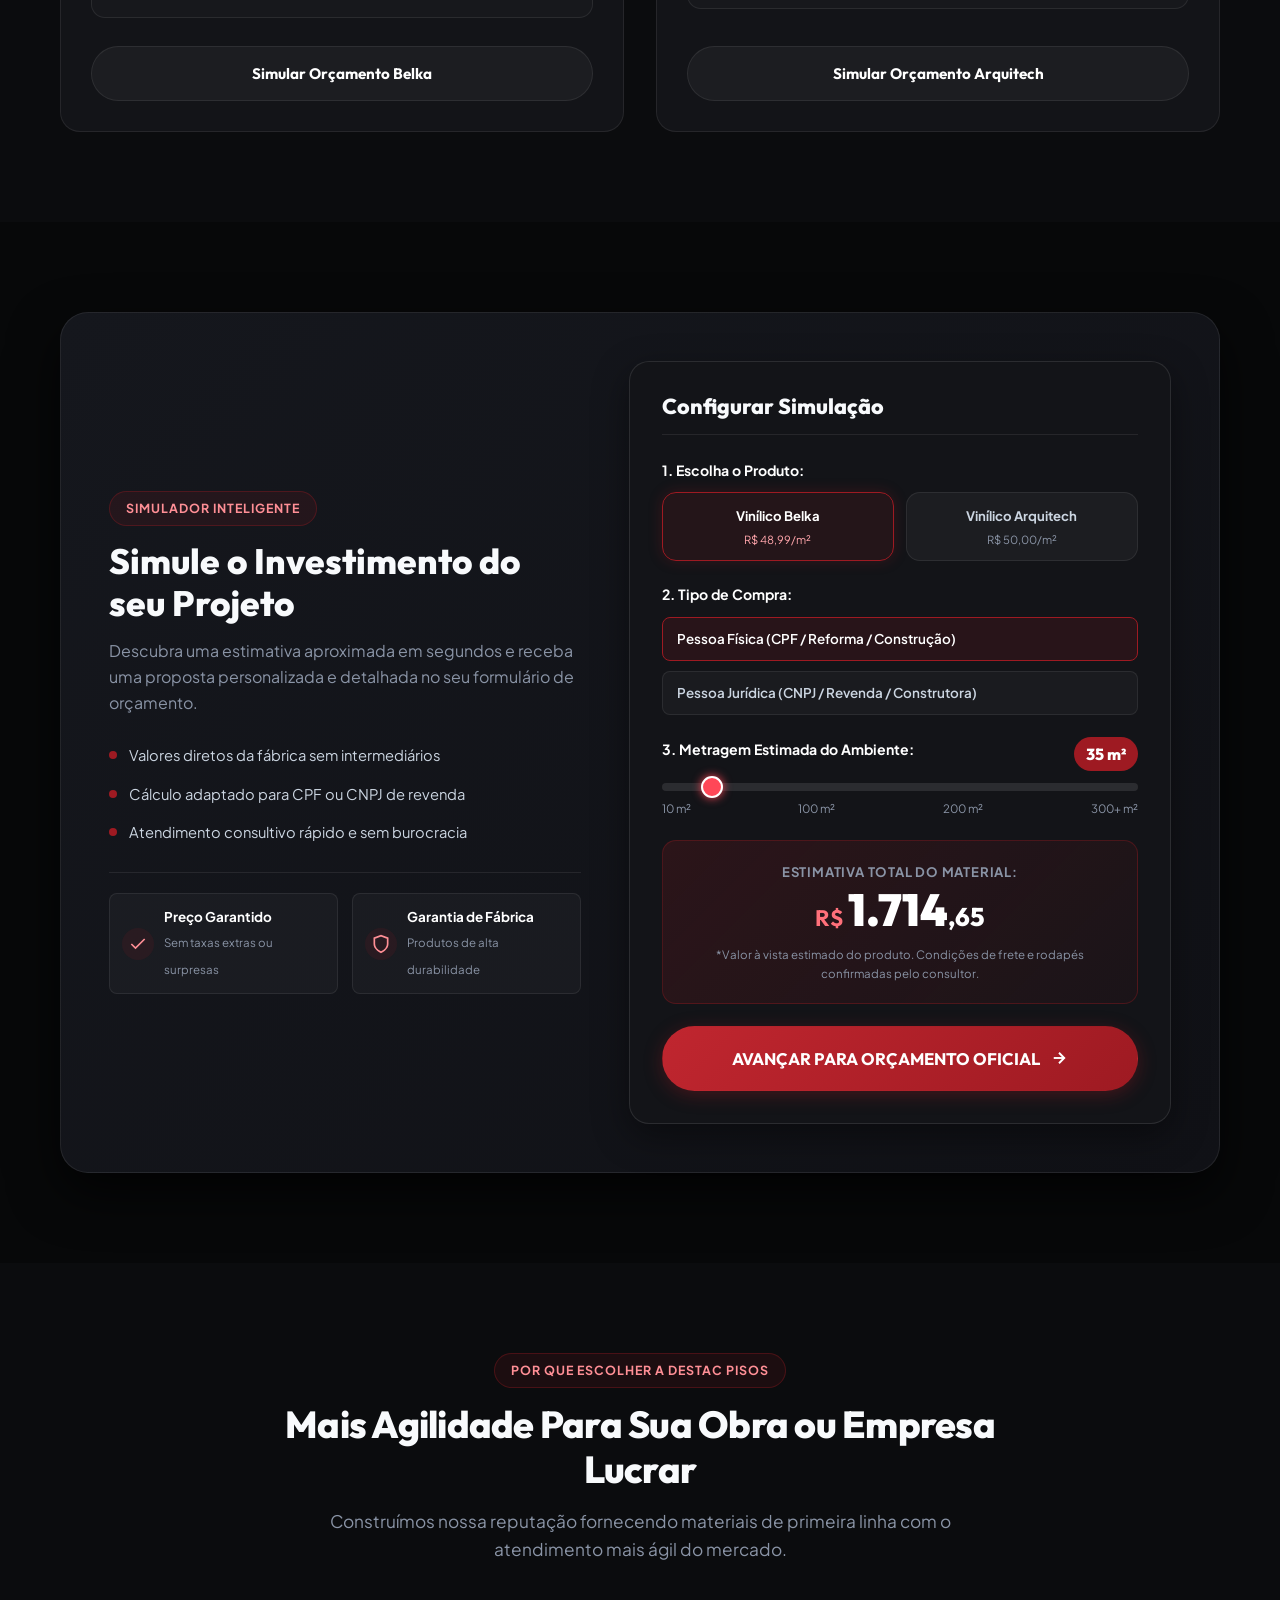
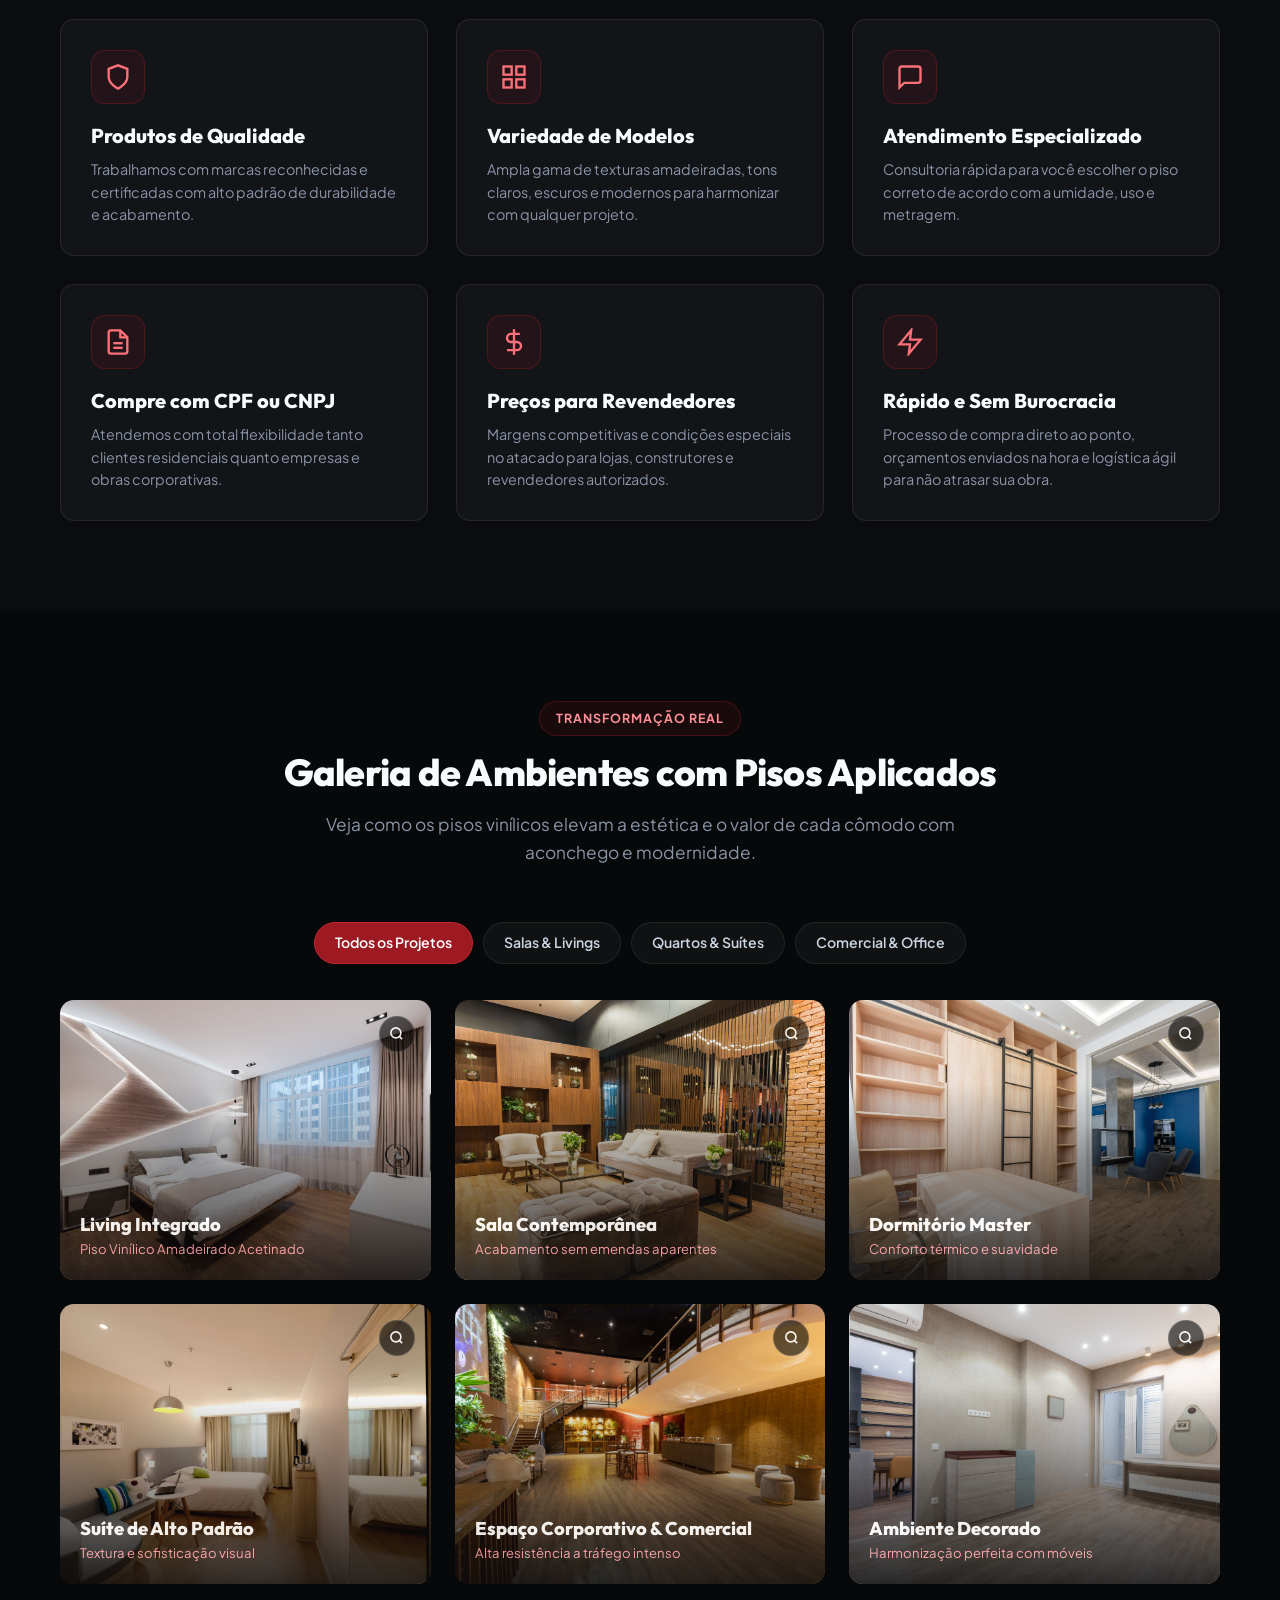
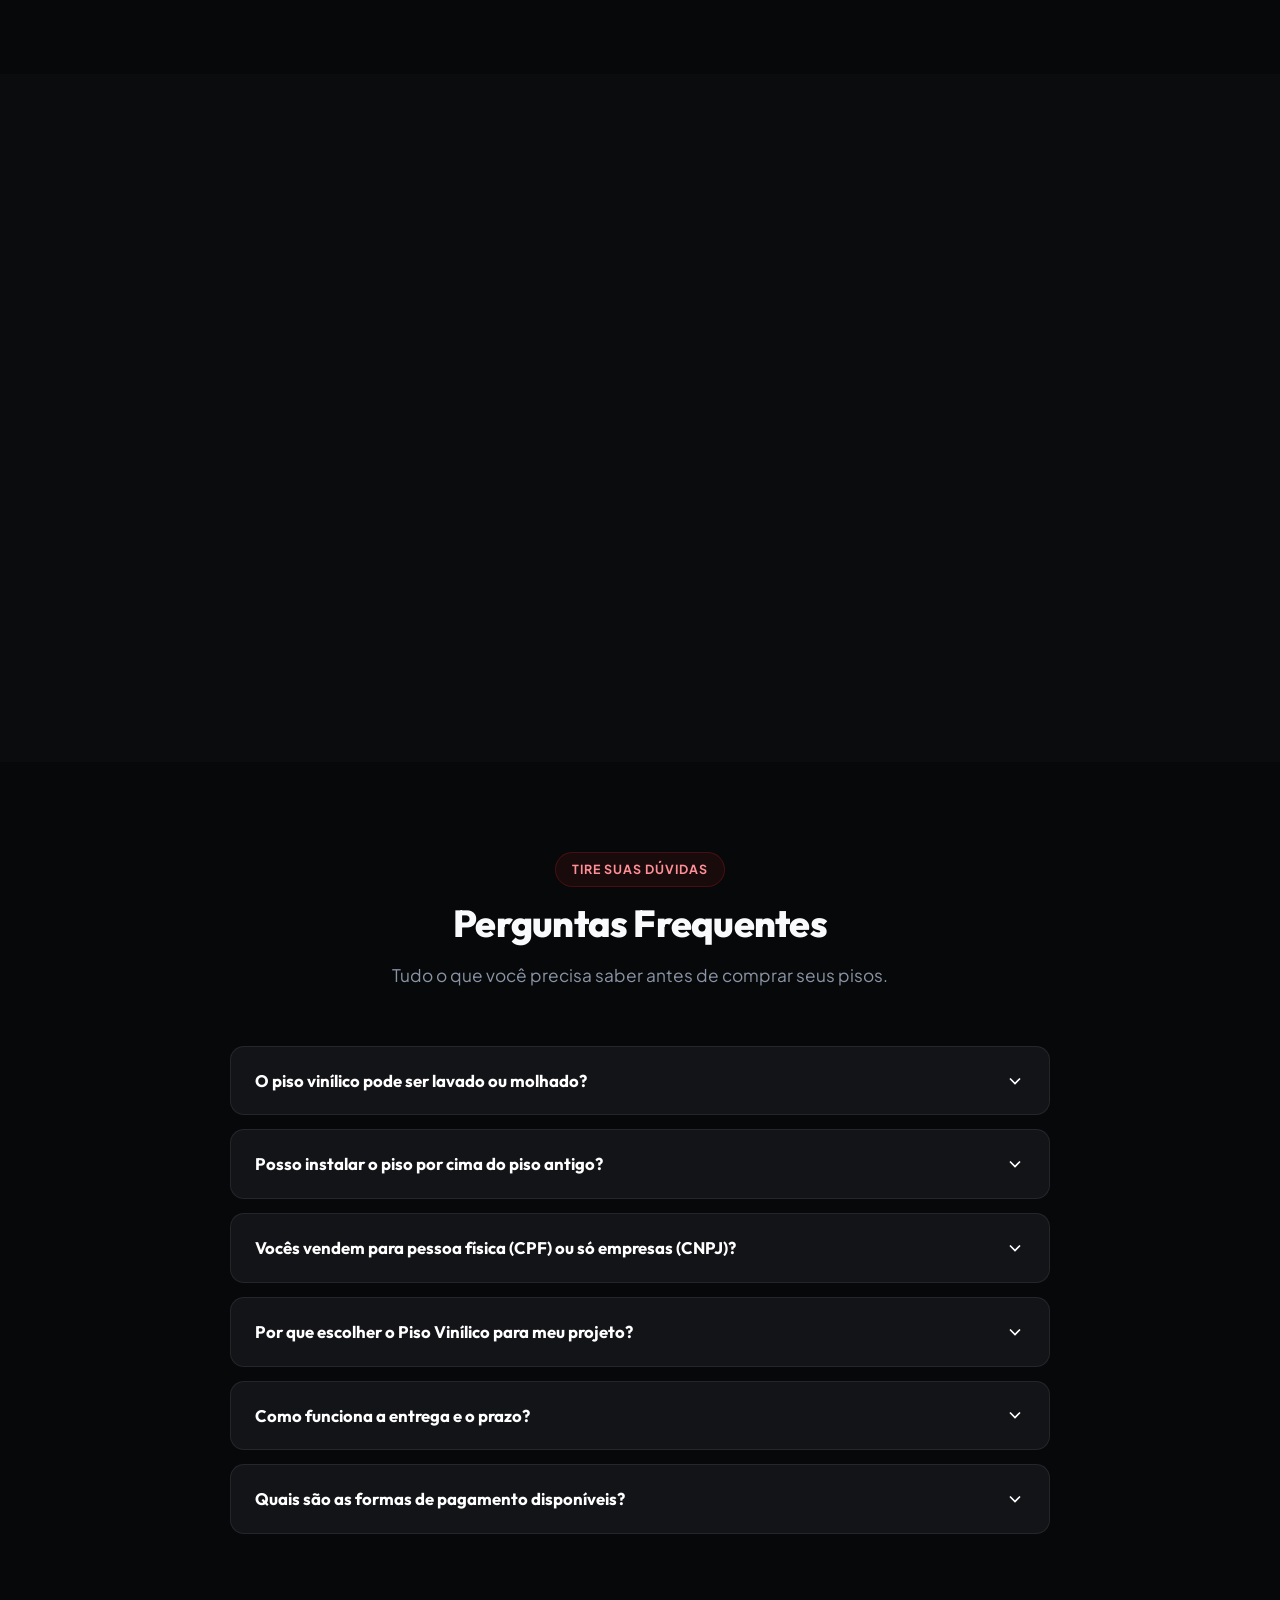
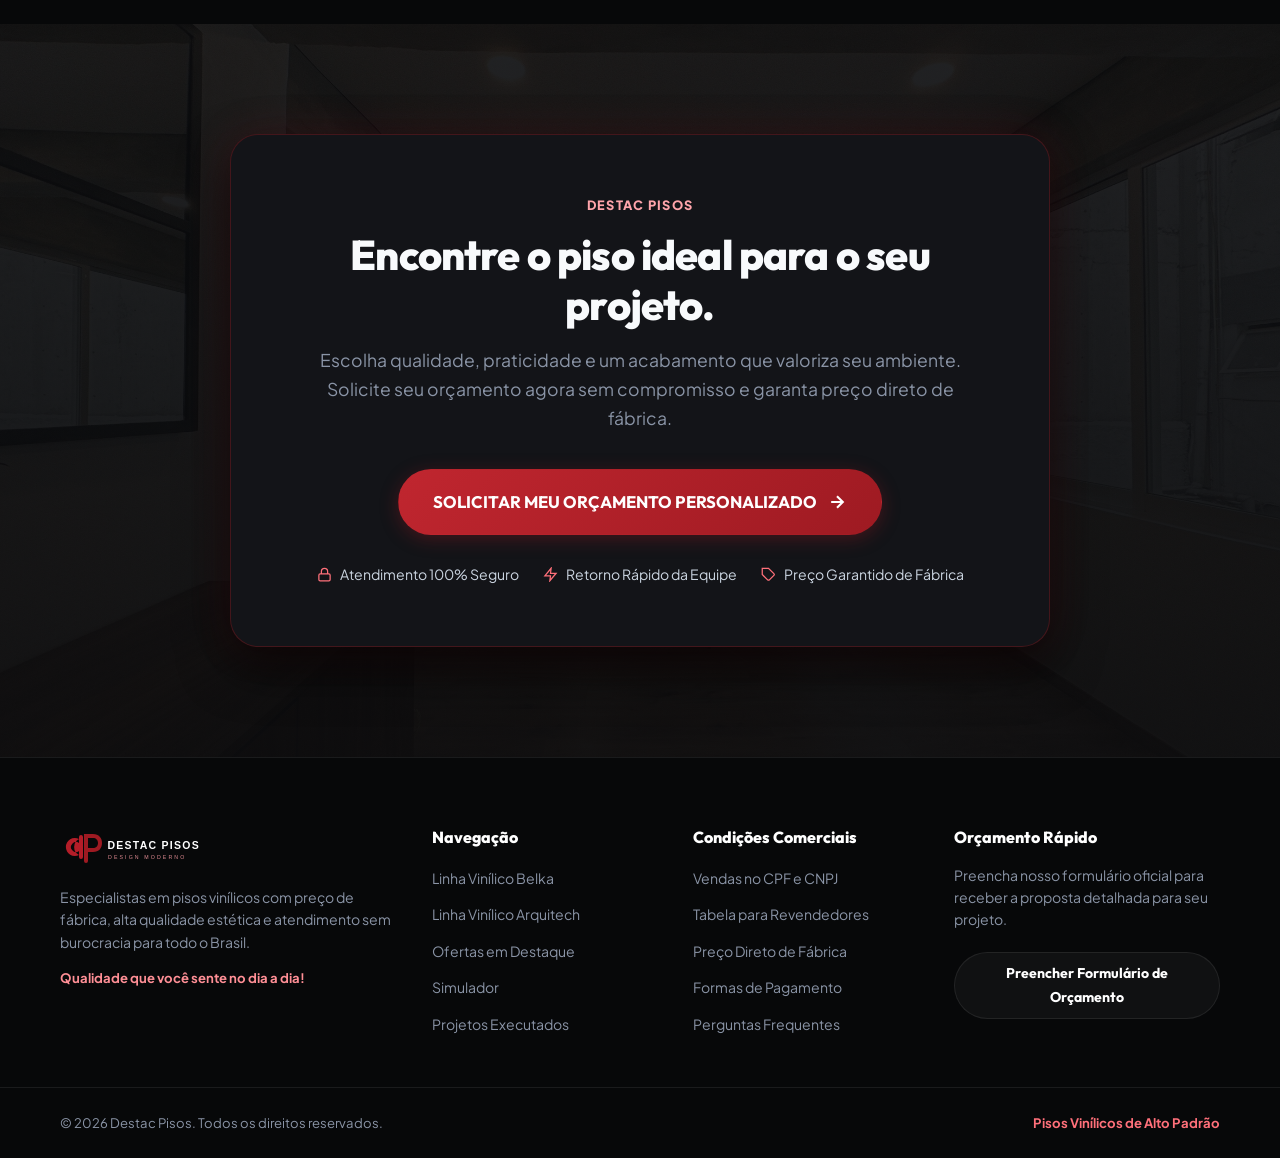
==== commit 728c9d52: "Refactor: remove laminate flooring and focus LP exclusively on luxury vinyl (Belka & Arquitech)" ====
--- a/index.html
+++ b/index.html
@@ -4,14 +4,14 @@
   <meta charset="UTF-8">
   <meta name="viewport" content="width=device-width, initial-scale=1.0">
   
-  <title>Destac Pisos | Pisos Laminados e Vinílicos a Preço de Revenda — Sem Burocracia</title>
-  <meta name="description" content="Pisos Laminados e Vinílicos com preço direto de fábrica. Compre no CPF ou CNPJ com condições especiais para revendedores. Solicite seu orçamento rápido sem burocracia!">
-  <meta name="keywords" content="destac pisos, piso vinilico, piso laminado, piso vinilico belka, piso vinilico arquitech, pisos atacado revenda, pisos sem burocracia, orçamento piso vinilico">
+  <title>Destac Pisos | Pisos Vinílicos a Preço de Revenda — Sem Burocracia</title>
+  <meta name="description" content="Pisos Vinílicos com preço direto de fábrica. Compre no CPF ou CNPJ com condições especiais para revendedores e construtoras. Solicite seu orçamento rápido sem burocracia!">
+  <meta name="keywords" content="destac pisos, piso vinilico, piso vinilico belka, piso vinilico arquitech, pisos atacado revenda, pisos sem burocracia, orçamento piso vinilico">
 
   <!-- OpenGraph Meta Tags -->
   <meta property="og:type" content="website">
   <meta property="og:url" content="https://pixelstudio-land.github.io/Destac/">
-  <meta property="og:title" content="Destac Pisos | Pisos Laminados e Vinílicos a Preço de Fábrica">
+  <meta property="og:title" content="Destac Pisos | Pisos Vinílicos de Alto Padrão a Preço de Fábrica">
   <meta property="og:description" content="Qualidade que seu cliente confia. Facilidade e preço que sua empresa precisa. Compre com CPF ou CNPJ sem complicação.">
   <meta property="og:image" content="images/hero-bg.jpg">
   <meta property="og:site_name" content="Destac Pisos">
@@ -34,7 +34,7 @@
     "@type": "HomeGoodsStore",
     "name": "Destac Pisos",
     "image": "https://pixelstudio-land.github.io/Destac/images/hero-bg.jpg",
-    "description": "Distribuição e venda de pisos laminados e vinílicos de alta qualidade a preço de revenda para CPF e CNPJ.",
+    "description": "Distribuição e venda de pisos vinílicos de alta qualidade a preço de revenda para CPF e CNPJ.",
     "priceRange": "R$ 48,99 - R$ 150,00",
     "currenciesAccepted": "BRL"
   }
@@ -104,7 +104,7 @@
          ========================================== -->
     <section class="hero" id="hero">
       <div class="hero-bg-wrapper">
-        <img src="images/hero-bg.jpg" alt="Ambiente moderno com piso vinílico e laminado Destac Pisos" class="hero-bg-img" fetchpriority="high">
+        <img src="images/hero-bg.jpg" alt="Ambiente moderno com piso vinílico Destac Pisos" class="hero-bg-img" fetchpriority="high">
         <div class="hero-overlay"></div>
         <div class="hero-mesh"></div>
       </div>
@@ -114,7 +114,7 @@
           
           <div class="hero-tag reveal-fade">
             <span class="hero-tag-pulse"></span>
-            <span class="hero-tag-text">PISOS LAMINADOS E VINÍLICOS DIRETO DA FÁBRICA</span>
+            <span class="hero-tag-text">PISOS VINÍLICOS DIRETO DA FÁBRICA</span>
           </div>
 
           <h1 class="hero-title reveal-up">
@@ -160,7 +160,7 @@
           <div class="hero-stats reveal-up delay-4">
             <div class="stat-item">
               <span class="stat-num">100%</span>
-              <span class="stat-label">Resistente à Água (Vinílico)</span>
+              <span class="stat-label">Resistente à Água e Umidade</span>
             </div>
             <div class="stat-divider"></div>
             <div class="stat-item">
@@ -293,24 +293,24 @@
     <section class="section section-products" id="produtos">
       <div class="container">
         <div class="section-header text-center reveal-up">
-          <span class="badge-pill">LINHA COMPLETA</span>
-          <h2 class="section-title">Piso Vinílico ou Laminado: Qual é o Ideal?</h2>
-          <p class="section-subtitle">Duas soluções completas para quem busca valorizar o ambiente com elegância e praticidade.</p>
+          <span class="badge-pill">LINHA EXCLUSIVA</span>
+          <h2 class="section-title">Soluções Completas em Pisos Vinílicos</h2>
+          <p class="section-subtitle">Duas marcas consagradas de alta performance para quem busca sofisticação, conforto e durabilidade com preço de fábrica.</p>
         </div>
 
         <div class="products-duo">
           
-          <!-- Produto 1: Vinílico -->
+          <!-- Produto 1: Vinílico Belka -->
           <div class="product-box reveal-up">
             <div class="product-media">
-              <img src="images/vinilico-detalhe.jpg" alt="Piso Vinílico em detalhes de instalação" loading="lazy">
+              <img src="images/vinilico-detalhe.jpg" alt="Piso Vinílico Belka em detalhes de instalação" loading="lazy">
               <span class="product-tag">100% Resistente à Água</span>
             </div>
             <div class="product-body">
-              <div class="product-header-badge">CONFORTO & PRATICIDADE</div>
-              <h3 class="product-heading">Piso Vinílico</h3>
+              <div class="product-header-badge">CONFORTO & BELEZA</div>
+              <h3 class="product-heading">Vinílico Belka</h3>
               <p class="product-text">
-                O queridinho da arquitetura contemporânea. Proporciona pisar suave, conforto térmico sem chão gelado e alta resistência ao contato com água e derramamentos.
+                O queridinho da arquitetura contemporânea para quem busca pisar macio, conforto térmico sem chão gelado e alta resistência ao contato com água e umidade.
               </p>
               
               <div class="product-specs-grid">
@@ -320,7 +320,7 @@
                   </div>
                   <div>
                     <strong>Resistência à Água</strong>
-                    <small>Ideal para cozinhas e lavabos</small>
+                    <small>Ideal para salas, quartos e lavabos</small>
                   </div>
                 </div>
 
@@ -356,34 +356,34 @@
               </div>
 
               <div class="product-footer">
-                <a href="#calculadora" class="btn btn-outline btn-block" onclick="selectProductInCalc('vinilico')">
-                  Simular Orçamento do Vinílico
+                <a href="#calculadora" class="btn btn-outline btn-block" onclick="selectProductInCalc('belka')">
+                  Simular Orçamento Belka
                 </a>
               </div>
             </div>
           </div>
 
-          <!-- Produto 2: Laminado -->
+          <!-- Produto 2: Vinílico Arquitech -->
           <div class="product-box reveal-up delay-1">
             <div class="product-media">
-              <img src="images/laminado-detalhe.jpg" alt="Piso Laminado textura amadeirada nobre" loading="lazy">
-              <span class="product-tag">Excelente Custo-Benefício</span>
+              <img src="images/oferta-arquitech.jpg" alt="Piso Vinílico Arquitech de alta durabilidade" loading="lazy">
+              <span class="product-tag">Alta Durabilidade & Tráfego</span>
             </div>
             <div class="product-body">
-              <div class="product-header-badge">ELEGÂNCIA & TRADIÇÃO</div>
-              <h3 class="product-heading">Piso Laminado</h3>
+              <div class="product-header-badge">MÁXIMA RESISTÊNCIA & TRÁFEGO</div>
+              <h3 class="product-heading">Vinílico Arquitech</h3>
               <p class="product-text">
-                A sofisticação atemporal dos veios da madeira com instalação ultra rápida pelo sistema de encaixe. Excelente para quartos, salas e escritórios.
+                Linha premium com proteção reforçada contra arranhões, atrito e desgaste intenso. Visual nobre amadeirado ideal para projetos corporativos e residenciais exigentes.
               </p>
               
               <div class="product-specs-grid">
                 <div class="spec-item">
                   <div class="spec-svg-wrap">
-                    <svg width="20" height="20" viewBox="0 0 24 24" fill="none" stroke="currentColor" stroke-width="2"><path d="M12 22V12"/><path d="M12 12c-4-4-5-8-5-8s4 1 8 5c4-4 8-5 8-5s-1 4-5 8"/><path d="M7 17a5 5 0 0 0 10 0"/></svg>
+                    <svg width="20" height="20" viewBox="0 0 24 24" fill="none" stroke="currentColor" stroke-width="2"><path d="M12 22s8-4 8-10V5l-8-3-8 3v7c0 6 8 10 8 10z"/></svg>
                   </div>
                   <div>
-                    <strong>Elegância Natural</strong>
-                    <small>Padrões de madeiras nobres</small>
+                    <strong>Proteção Anti-Riscos</strong>
+                    <small>Camada UV protetora avançada</small>
                   </div>
                 </div>
 
@@ -392,8 +392,18 @@
                     <svg width="20" height="20" viewBox="0 0 24 24" fill="none" stroke="currentColor" stroke-width="2"><rect x="3" y="3" width="18" height="18" rx="2"/><path d="M3 9h18M9 21V9"/></svg>
                   </div>
                   <div>
-                    <strong>Variedade de Padrões</strong>
-                    <small>Do rústico ao minimalista claro</small>
+                    <strong>Alto Tráfego</strong>
+                    <small>Empresas, lojas e residências</small>
+                  </div>
+                </div>
+
+                <div class="spec-item">
+                  <div class="spec-svg-wrap">
+                    <svg width="20" height="20" viewBox="0 0 24 24" fill="none" stroke="currentColor" stroke-width="2"><path d="M20.59 13.41l-7.17 7.17a2 2 0 0 1-2.83 0L2 12V2h10l8.59 8.59a2 2 0 0 1 0 2.82z"/><line x1="7" y1="7" x2="7.01" y2="7"/></svg>
+                  </div>
+                  <div>
+                    <strong>Estabilidade Dimensional</strong>
+                    <small>Não deforma e não estufa</small>
                   </div>
                 </div>
 
@@ -402,25 +412,15 @@
                     <svg width="20" height="20" viewBox="0 0 24 24" fill="none" stroke="currentColor" stroke-width="2"><polygon points="13 2 3 14 12 14 11 22 21 10 12 10 13 2"/></svg>
                   </div>
                   <div>
-                    <strong>Instalação Rápida</strong>
-                    <small>Pronto para uso quase imediato</small>
-                  </div>
-                </div>
-
-                <div class="spec-item">
-                  <div class="spec-svg-wrap">
-                    <svg width="20" height="20" viewBox="0 0 24 24" fill="none" stroke="currentColor" stroke-width="2"><path d="M20.59 13.41l-7.17 7.17a2 2 0 0 1-2.83 0L2 12V2h10l8.59 8.59a2 2 0 0 1 0 2.82z"/><line x1="7" y1="7" x2="7.01" y2="7"/></svg>
-                  </div>
-                  <div>
-                    <strong>Custo-Benefício</strong>
-                    <small>Maior economia por metro quadrado</small>
+                    <strong>Instalação Limpa</strong>
+                    <small>Rápida aplicação sem poeira</small>
                   </div>
                 </div>
               </div>
 
               <div class="product-footer">
-                <a href="#calculadora" class="btn btn-outline btn-block" onclick="selectProductInCalc('laminado')">
-                  Simular Orçamento do Laminado
+                <a href="#calculadora" class="btn btn-outline btn-block" onclick="selectProductInCalc('arquitech')">
+                  Simular Orçamento Arquitech
                 </a>
               </div>
             </div>
@@ -497,10 +497,6 @@
                   <span>Vinílico Arquitech</span>
                   <small>R$ 50,00/m²</small>
                 </button>
-                <button type="button" class="calc-pill" data-product="laminado" data-price="42.90">
-                  <span>Laminado Premium</span>
-                  <small>A partir de R$ 42,90/m²</small>
-                </button>
               </div>
             </div>
 
@@ -626,7 +622,7 @@
         <div class="section-header text-center reveal-up">
           <span class="badge-pill">TRANSFORMAÇÃO REAL</span>
           <h2 class="section-title">Galeria de Ambientes com Pisos Aplicados</h2>
-          <p class="section-subtitle">Veja como os pisos vinílicos e laminados elevam a estética e o valor de cada cômodo.</p>
+          <p class="section-subtitle">Veja como os pisos vinílicos elevam a estética e o valor de cada cômodo com aconchego e modernidade.</p>
         </div>
 
         <!-- Filtros de Galeria -->
@@ -663,7 +659,7 @@
           </div>
 
           <div class="gallery-item" data-category="quarto" onclick="openLightbox(2)">
-            <img src="images/ambiente-quarto.jpg" alt="Quarto aconchegante com piso laminado" loading="lazy">
+            <img src="images/ambiente-quarto.jpg" alt="Quarto aconchegante com piso vinílico amadeirado" loading="lazy">
             <div class="gallery-overlay">
               <span class="gallery-zoom-icon">
                 <svg width="15" height="15" viewBox="0 0 24 24" fill="none" stroke="currentColor" stroke-width="2.5"><circle cx="11" cy="11" r="8"/><line x1="21" y1="21" x2="16.65" y2="16.65"/></svg>
@@ -696,7 +692,7 @@
           </div>
 
           <div class="gallery-item" data-category="sala" onclick="openLightbox(5)">
-            <img src="images/ambiente-decor.jpg" alt="Decoração moderna com piso laminado" loading="lazy">
+            <img src="images/ambiente-decor.jpg" alt="Decoração moderna com piso vinílico amadeirado" loading="lazy">
             <div class="gallery-overlay">
               <span class="gallery-zoom-icon">
                 <svg width="15" height="15" viewBox="0 0 24 24" fill="none" stroke="currentColor" stroke-width="2.5"><circle cx="11" cy="11" r="8"/><line x1="21" y1="21" x2="16.65" y2="16.65"/></svg>
@@ -847,11 +843,11 @@
 
           <div class="faq-item reveal-up">
             <button class="faq-question" aria-expanded="false">
-              <span>Qual é a diferença entre Piso Vinílico e Piso Laminado?</span>
+              <span>Por que escolher o Piso Vinílico para meu projeto?</span>
               <svg class="faq-icon" width="20" height="20" viewBox="0 0 24 24" fill="none" stroke="currentColor" stroke-width="2"><polyline points="6 9 12 15 18 9"/></svg>
             </button>
             <div class="faq-answer">
-              <p>O <strong>Piso Vinílico</strong> é feito de PVC, 100% resistente à água, silencioso ao caminhar e com grande conforto térmico. O <strong>Piso Laminado</strong> é composto de lâminas de madeira de alta densidade (HDF), tem encaixe rápido e excelente custo-benefício para ambientes secos como salas e dormitórios.</p>
+              <p>O <strong>Piso Vinílico</strong> é 100% resistente à água (não estufa e não deforma), proporciona conforto térmico agradável para andar descalço e isolamento acústico superior (sem o incômodo ruído de passos). Além disso, sua manutenção é extremamente simples apenas com pano úmido e detergente neutro.</p>
             </div>
           </div>
 
@@ -935,7 +931,7 @@
       <div class="footer-col footer-brand">
         <img src="images/logo.svg" alt="Destac Pisos Logo" class="footer-logo" width="180">
         <p class="footer-about">
-          Especialistas em pisos vinílicos e laminados com preço de fábrica, alta qualidade estética e atendimento sem burocracia para todo o Brasil.
+          Especialistas em pisos vinílicos com preço de fábrica, alta qualidade estética e atendimento sem burocracia para todo o Brasil.
         </p>
         <div class="footer-tagline">Qualidade que você sente no dia a dia!</div>
       </div>
@@ -943,8 +939,8 @@
       <div class="footer-col">
         <h4 class="footer-heading">Navegação</h4>
         <ul class="footer-links">
-          <li><a href="#produtos">Pisos Vinílicos</a></li>
-          <li><a href="#produtos">Pisos Laminados</a></li>
+          <li><a href="#produtos">Linha Vinílico Belka</a></li>
+          <li><a href="#produtos">Linha Vinílico Arquitech</a></li>
           <li><a href="#ofertas">Ofertas em Destaque</a></li>
           <li><a href="#calculadora">Simulador</a></li>
           <li><a href="#galeria">Projetos Executados</a></li>
@@ -977,7 +973,7 @@
     <div class="footer-bottom">
       <div class="container footer-bottom-inner">
         <p>© 2026 Destac Pisos. Todos os direitos reservados.</p>
-        <p class="footer-pixel">Pisos Vinílicos & Laminados de Alto Padrão</p>
+        <p class="footer-pixel">Pisos Vinílicos de Alto Padrão</p>
       </div>
     </div>
   </footer>
--- a/style.css
+++ b/style.css
@@ -1075,8 +1075,8 @@
 
 .calc-pills {
   display: grid;
-  grid-template-columns: repeat(3, 1fr);
-  gap: 8px;
+  grid-template-columns: repeat(2, 1fr);
+  gap: 12px;
 }
 
 .calc-pill {
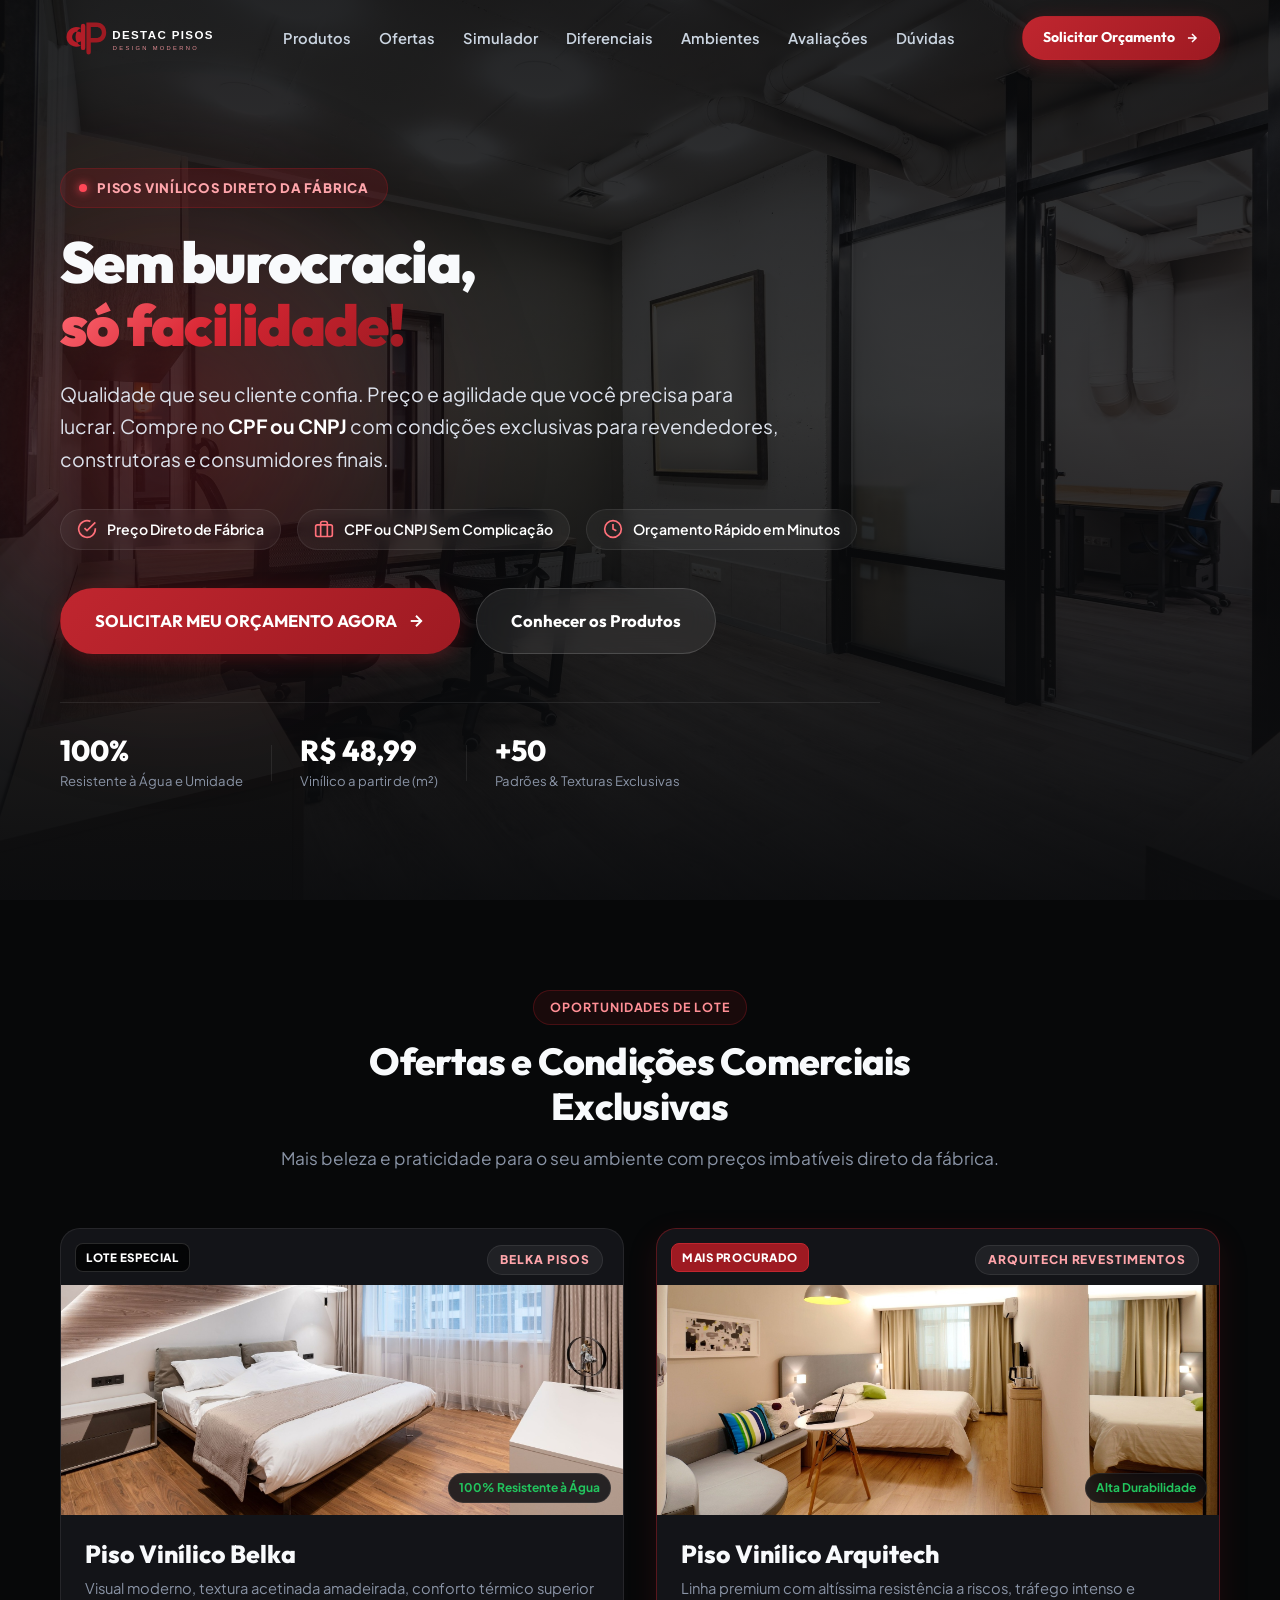
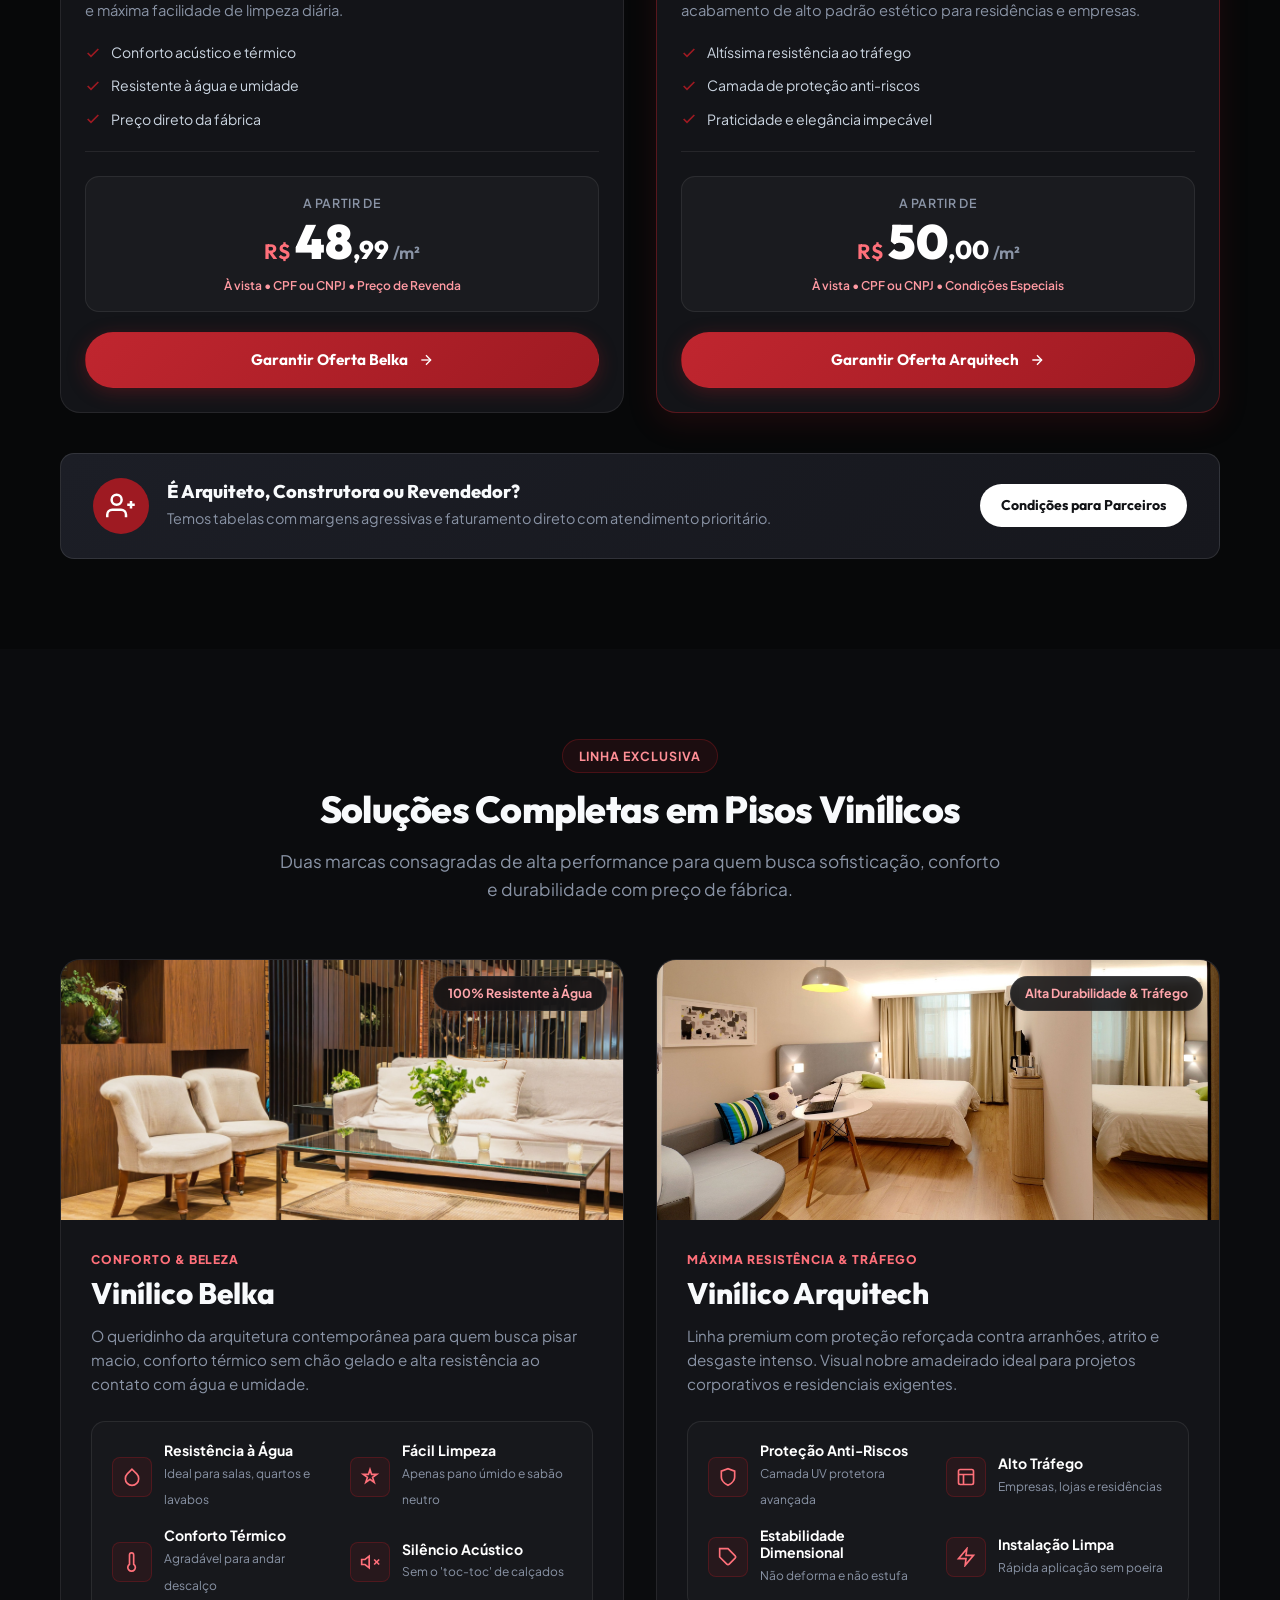
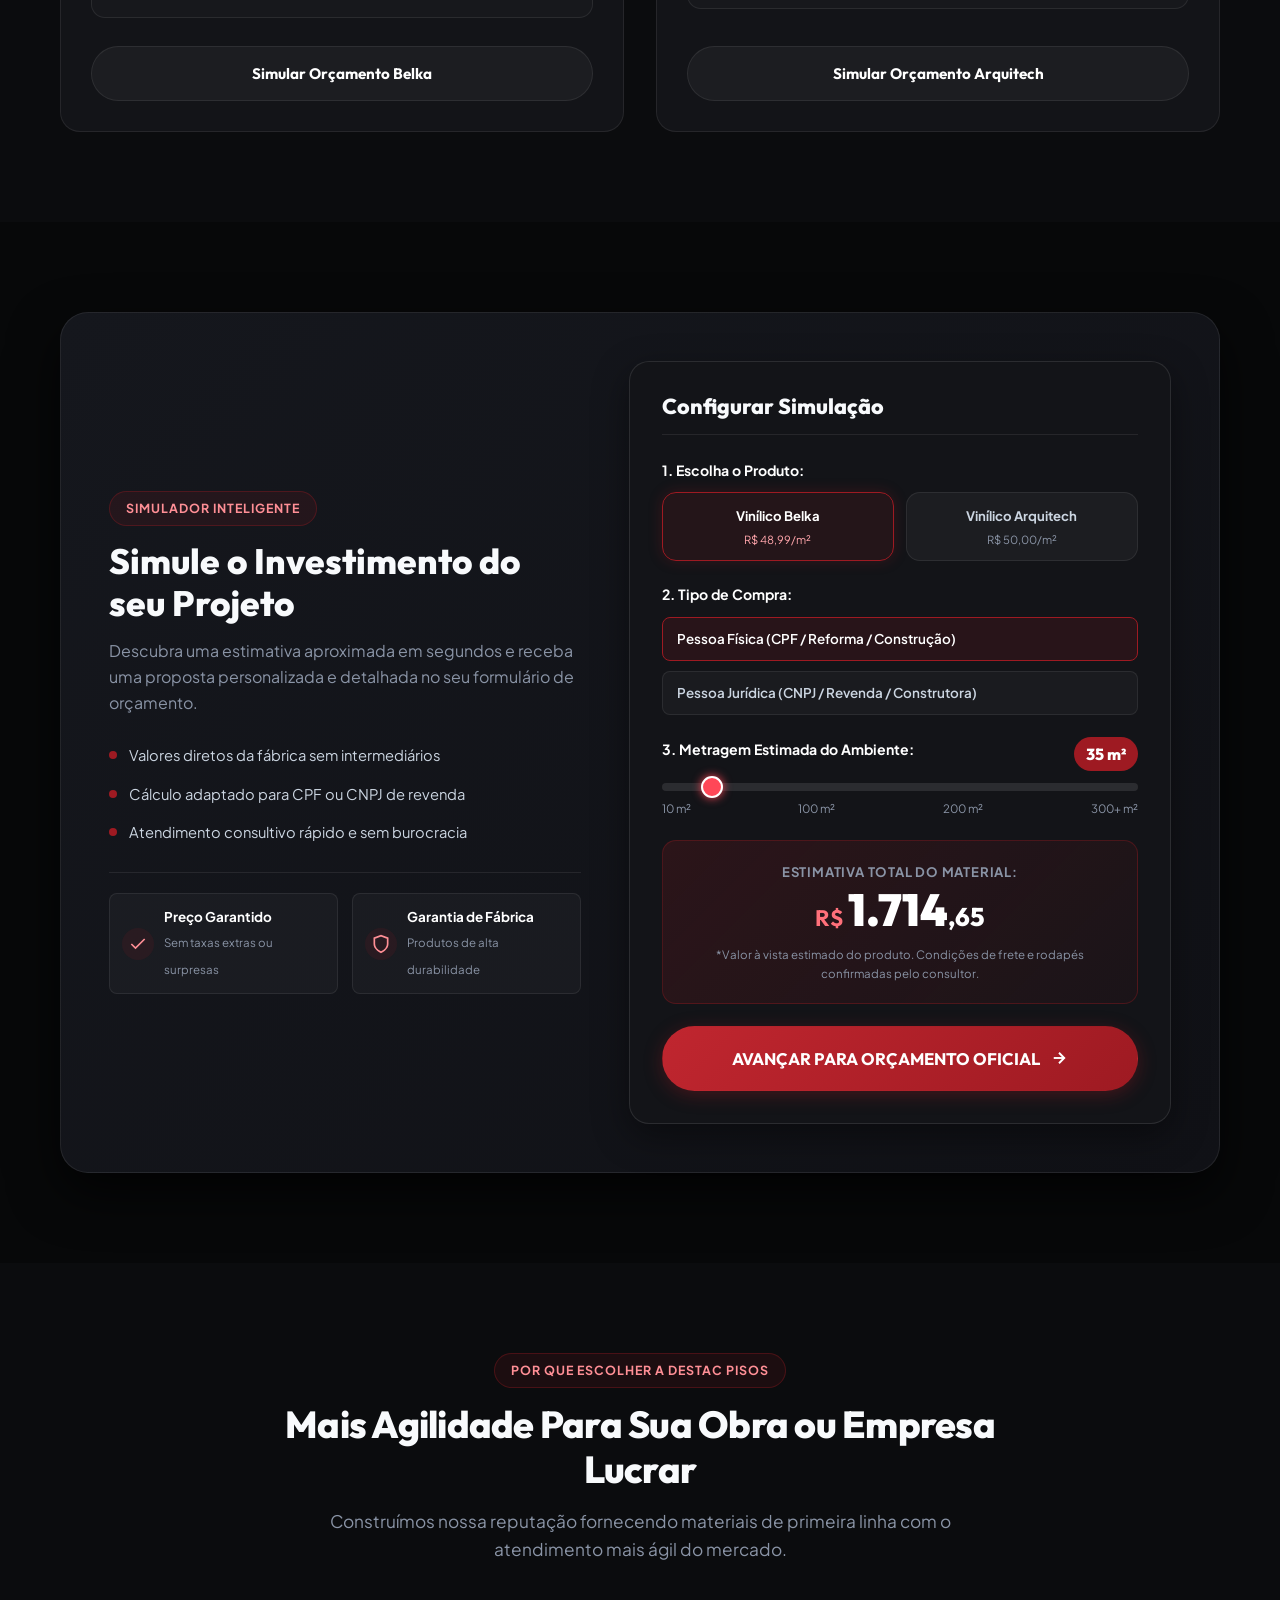
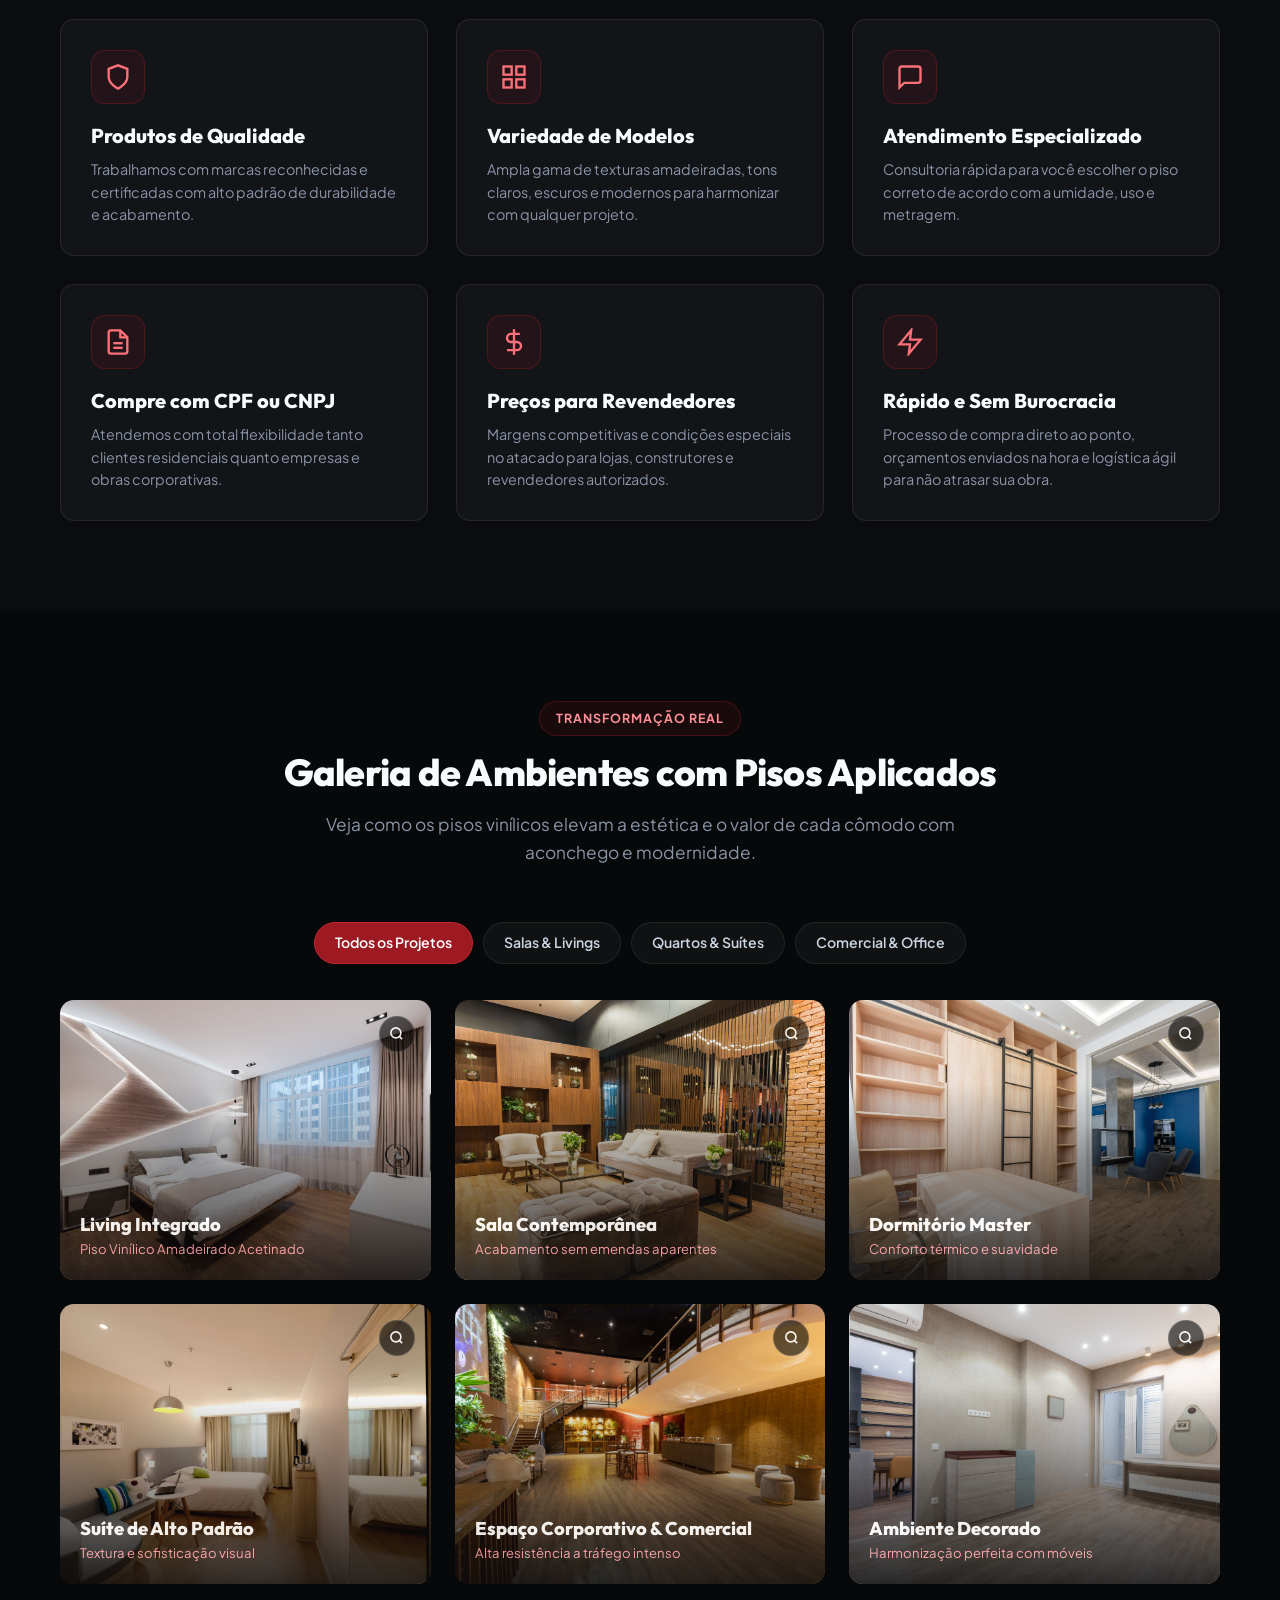
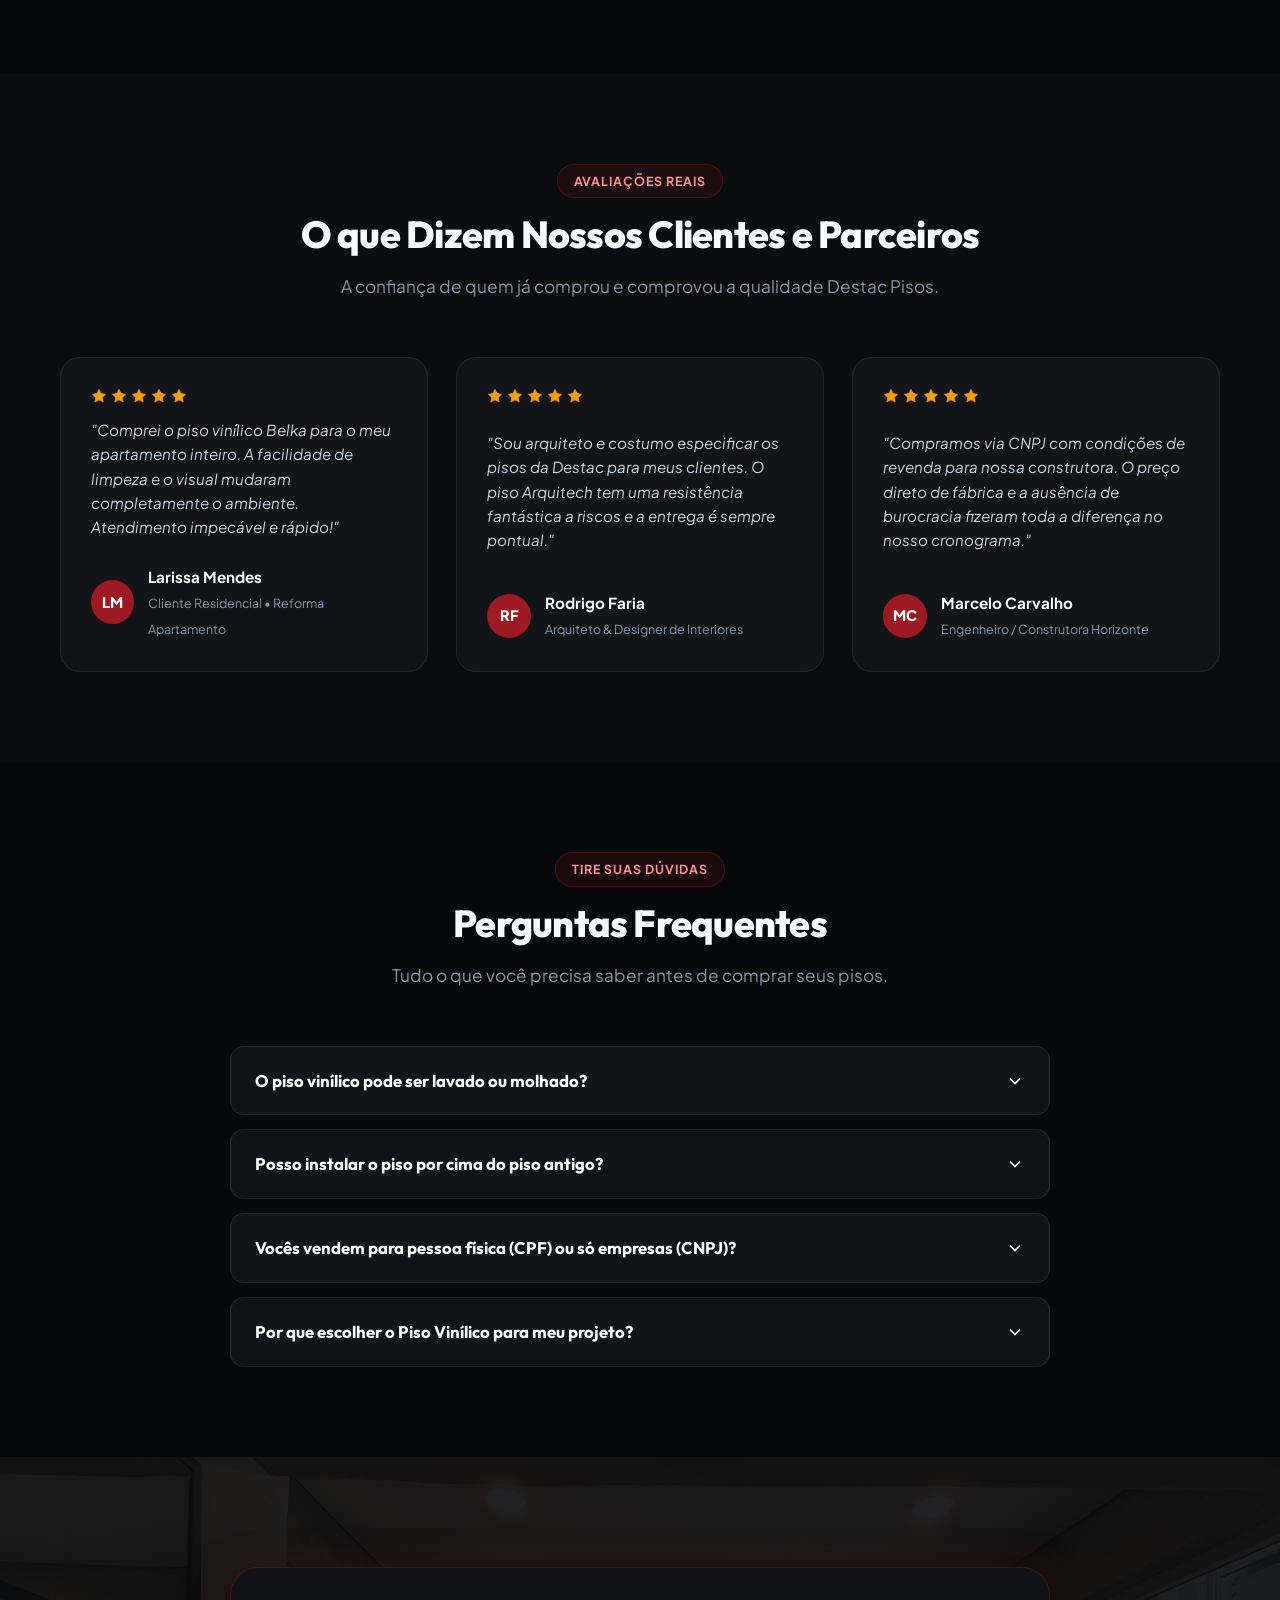
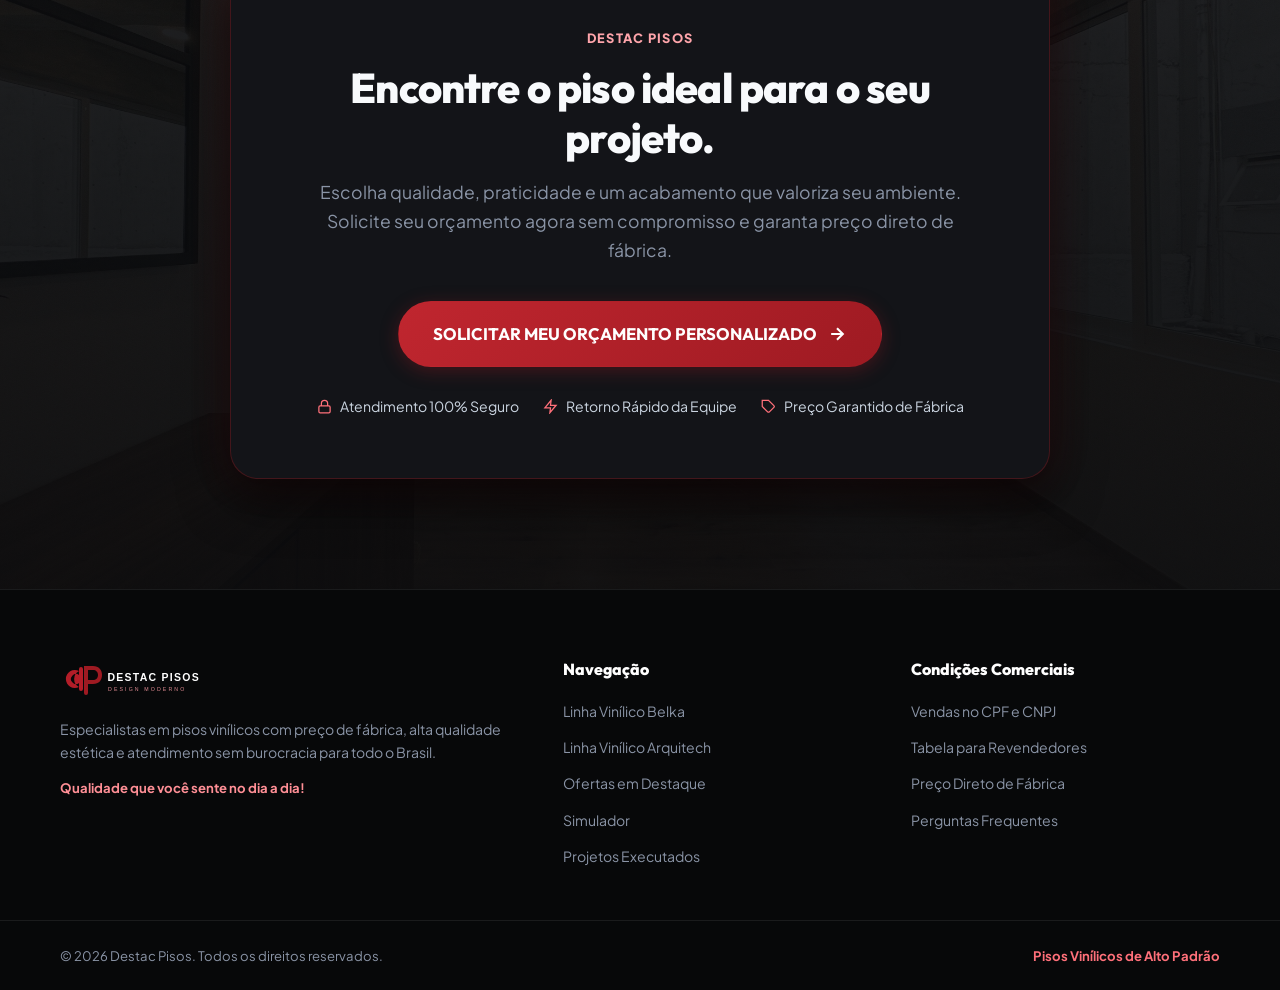
==== commit 9d2c99c1: "Update: remove floating WhatsApp, specific FAQ questions, and quick budget footer column" ====
--- a/index.html
+++ b/index.html
@@ -851,26 +851,6 @@
             </div>
           </div>
 
-          <div class="faq-item reveal-up">
-            <button class="faq-question" aria-expanded="false">
-              <span>Como funciona a entrega e o prazo?</span>
-              <svg class="faq-icon" width="20" height="20" viewBox="0 0 24 24" fill="none" stroke="currentColor" stroke-width="2"><polyline points="6 9 12 15 18 9"/></svg>
-            </button>
-            <div class="faq-answer">
-              <p>Trabalhamos com estoque pronto para expedição ágil. Ao preencher o formulário de orçamento com a sua metragem e CEP, informamos o prazo e a melhor logística para sua região.</p>
-            </div>
-          </div>
-
-          <div class="faq-item reveal-up">
-            <button class="faq-question" aria-expanded="false">
-              <span>Quais são as formas de pagamento disponíveis?</span>
-              <svg class="faq-icon" width="20" height="20" viewBox="0 0 24 24" fill="none" stroke="currentColor" stroke-width="2"><polyline points="6 9 12 15 18 9"/></svg>
-            </button>
-            <div class="faq-answer">
-              <p>Oferecemos condições especiais com desconto para pagamentos à vista (Pix/Transferência) e parcelamento facilitado no cartão de crédito ou faturamento direto para CNPJ mediante aprovação cadastral rápida.</p>
-            </div>
-          </div>
-
         </div>
       </div>
     </section>
@@ -953,19 +933,8 @@
           <li><a href="#diferenciais">Vendas no CPF e CNPJ</a></li>
           <li><a href="#ofertas">Tabela para Revendedores</a></li>
           <li><a href="#diferenciais">Preço Direto de Fábrica</a></li>
-          <li><a href="#faq">Formas de Pagamento</a></li>
           <li><a href="#faq">Perguntas Frequentes</a></li>
         </ul>
-      </div>
-
-      <div class="footer-col">
-        <h4 class="footer-heading">Orçamento Rápido</h4>
-        <p class="footer-contact-item">
-          Preencha nosso formulário oficial para receber a proposta detalhada para seu projeto.
-        </p>
-        <a href="#" class="btn btn-sm btn-outline footer-btn" data-cta="form">
-          Preencher Formulário de Orçamento
-        </a>
       </div>
 
     </div>
@@ -992,13 +961,6 @@
     </a>
   </div>
 
-  <!-- ==========================================
-       BOTÃO FLUTUANTE WHATSAPP
-       ========================================== -->
-  <a href="https://wa.me/556198695531?text=Ol%C3%A1!%20Gostaria%20de%20solicitar%20um%20or%C3%A7amento!" class="float-whatsapp" aria-label="Falar pelo WhatsApp" target="_blank" rel="noopener noreferrer" data-cta="whatsapp">
-    <svg viewBox="0 0 32 32" class="float-whatsapp-icon"><path d="M16 2a14 14 0 0 0-12 21.2L2 30l7-1.8A14 14 0 1 0 16 2zm0 25.5a11.5 11.5 0 0 1-5.8-1.6l-.4-.3-4.3 1.1 1.2-4.2-.3-.4A11.5 11.5 0 1 1 16 27.5zm6.3-8.6c-.3-.2-2-.1-2.3-1.1-.3-.1-.6-.2-.8.2s-.9 1.1-1.1 1.3-.4.2-.7.1a9.2 9.2 0 0 1-2.7-1.7 10.2 10.2 0 0 1-1.9-2.3c-.2-.3 0-.5.1-.7s.3-.4.5-.5.2-.4.3-.6 0-.4 0-.6-.8-2-1.1-2.7c-.3-.7-.6-.6-.8-.6h-.7a1.4 1.4 0 0 0-1 .5 4.3 4.3 0 0 0-1.3 3.2 7.5 7.5 0 0 0 1.6 4 17.2 17.2 0 0 0 6.6 5.8 22.5 22.5 0 0 0 2.2.8 5.3 5.3 0 0 0 2.4.2 3.9 3.9 0 0 0 2.6-1.8 3.2 3.2 0 0 0 .2-1.8c-.2-.2-.5-.3-.8-.5z" fill="#FFF"/></svg>
-  </a>
-
   <script src="script.js"></script>
 </body>
 </html>
--- a/style.css
+++ b/style.css
@@ -1722,7 +1722,7 @@
 
 .footer-container {
   display: grid;
-  grid-template-columns: 1.5fr 1fr 1fr 1.2fr;
+  grid-template-columns: 1.5fr 1fr 1fr;
   gap: 40px;
   margin-bottom: 50px;
 }
